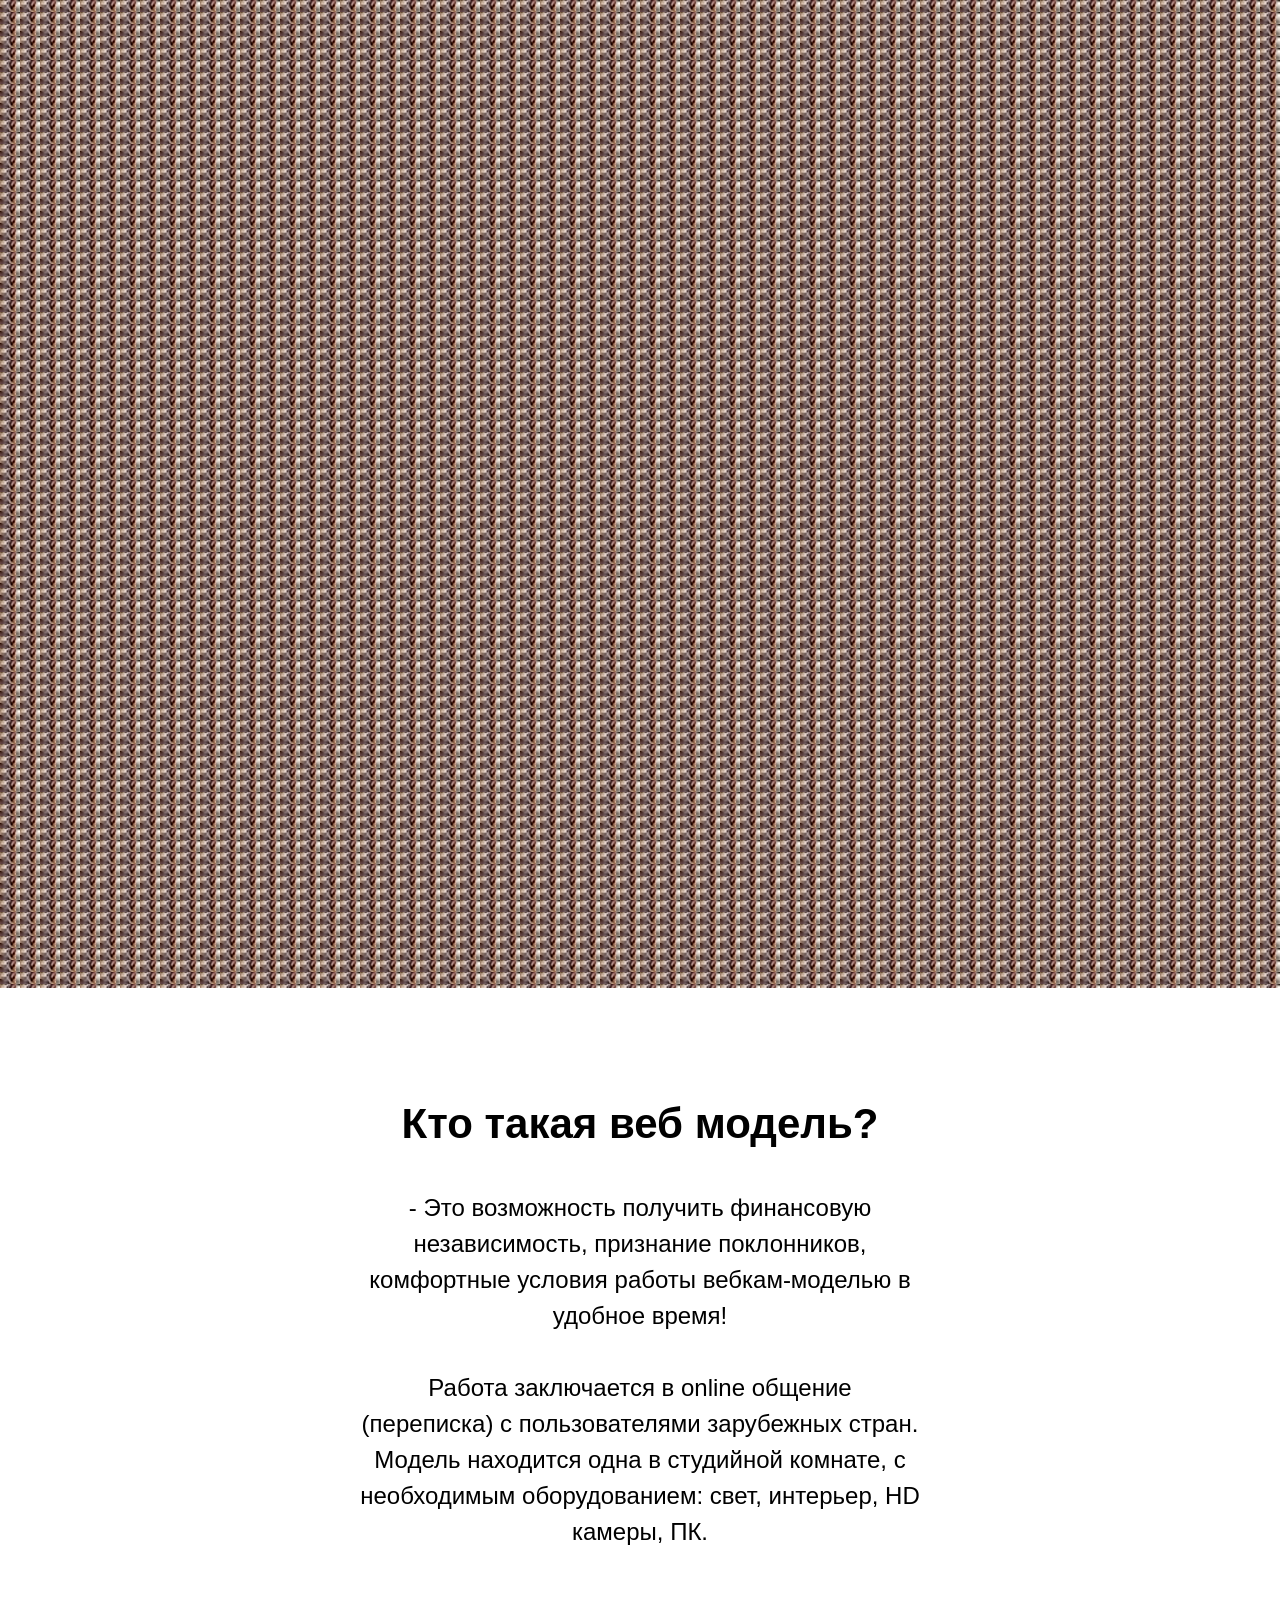
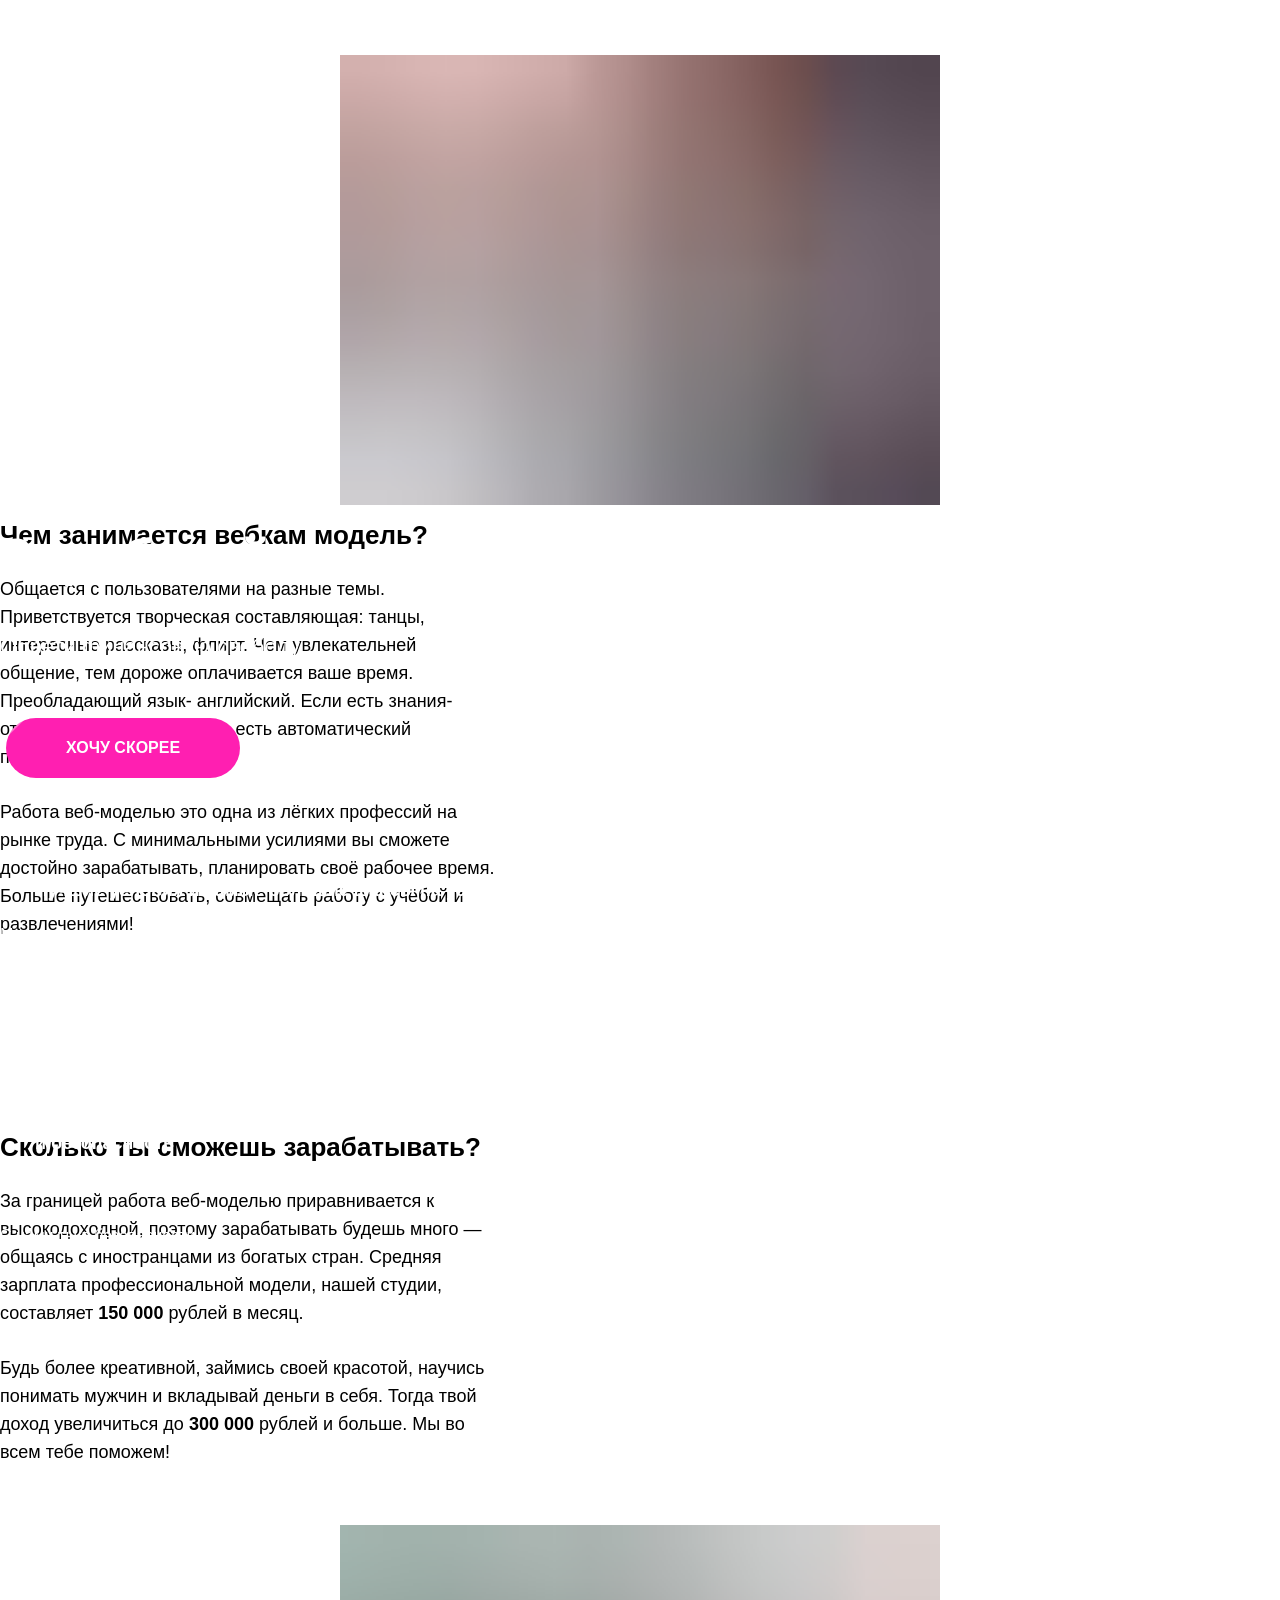
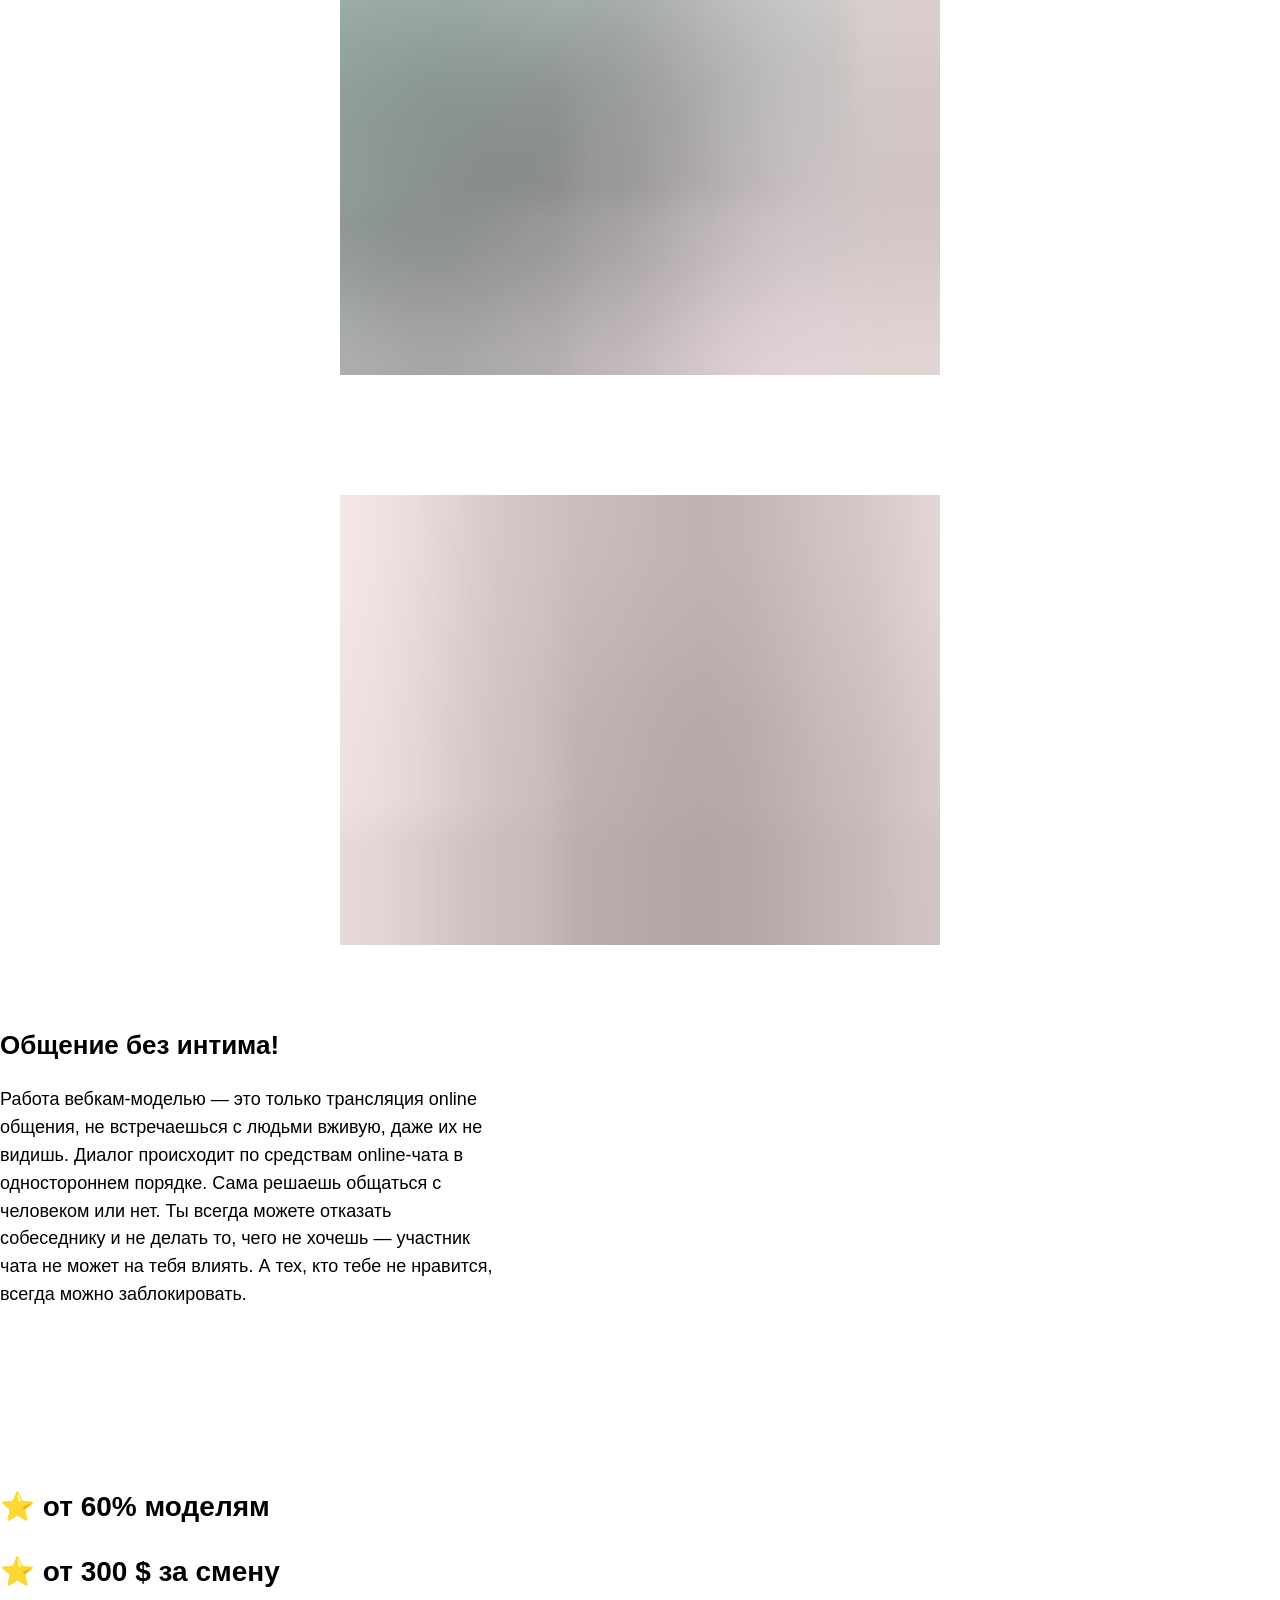
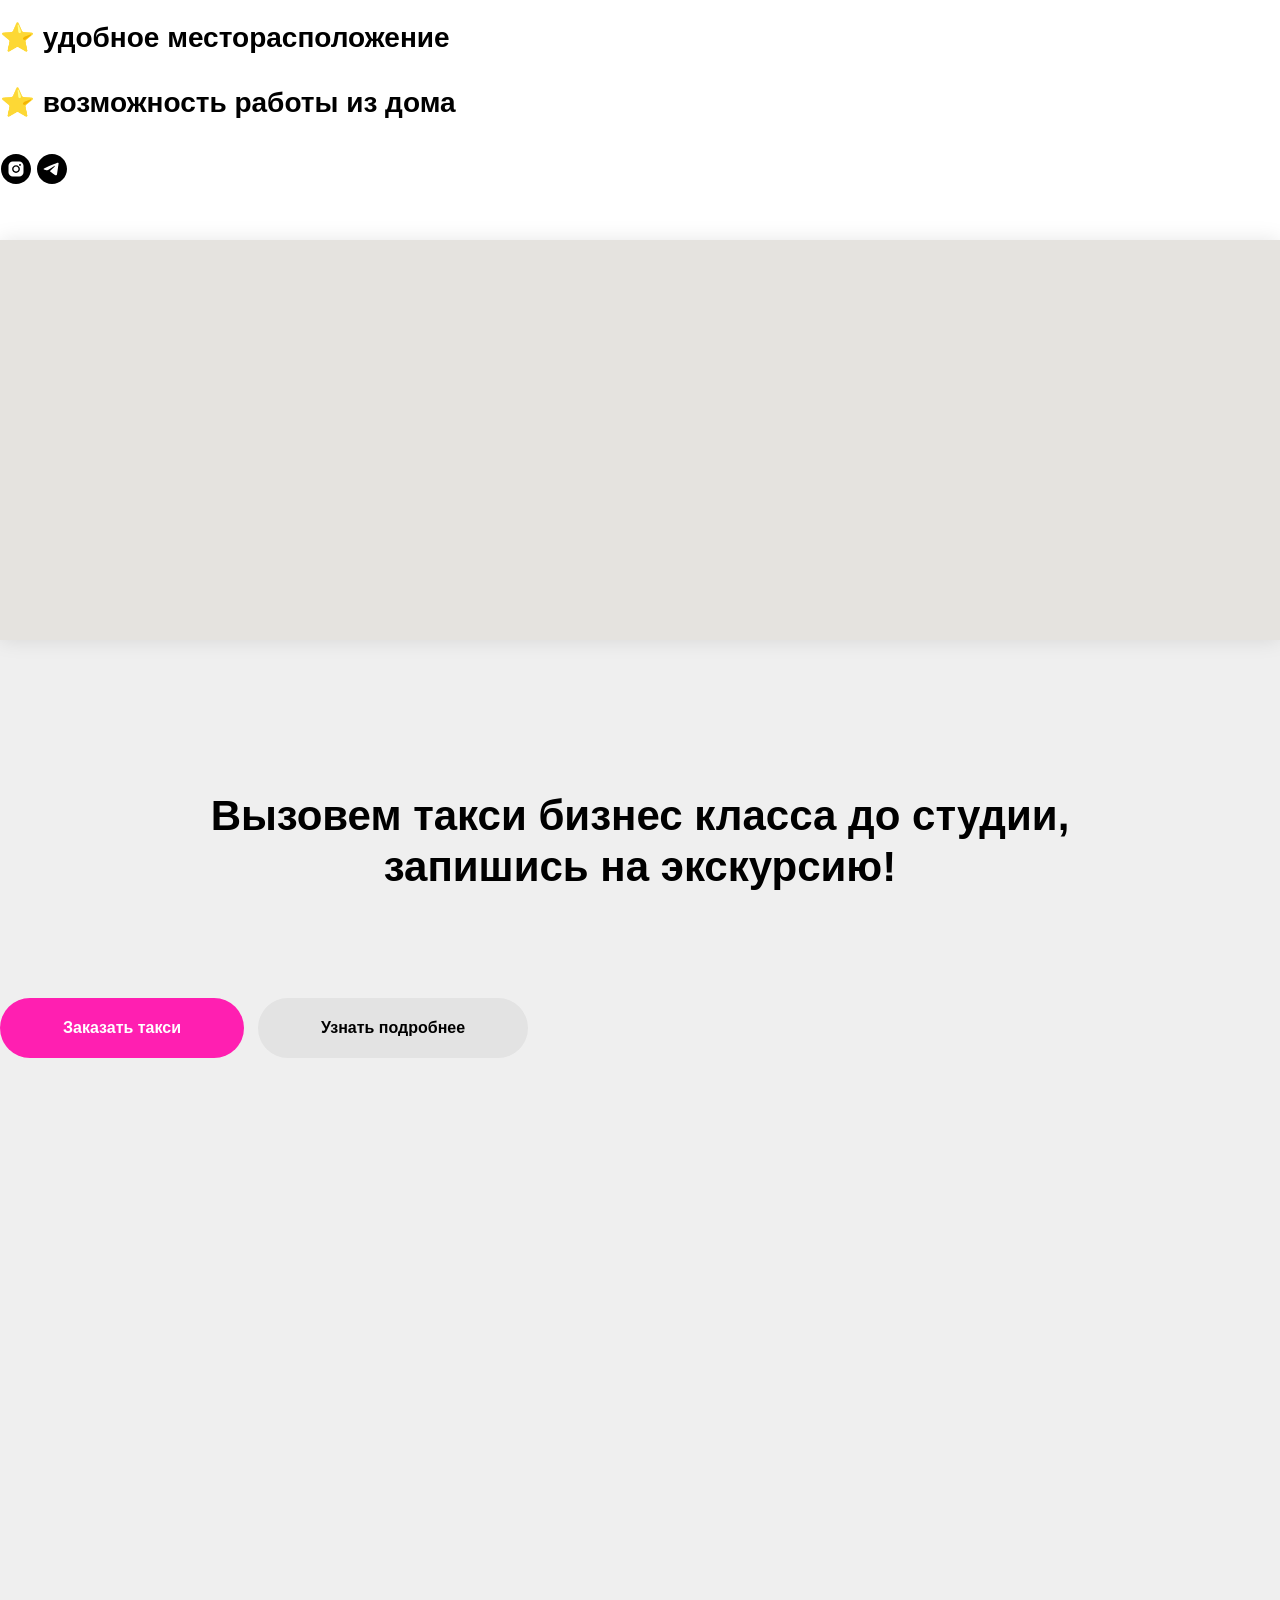
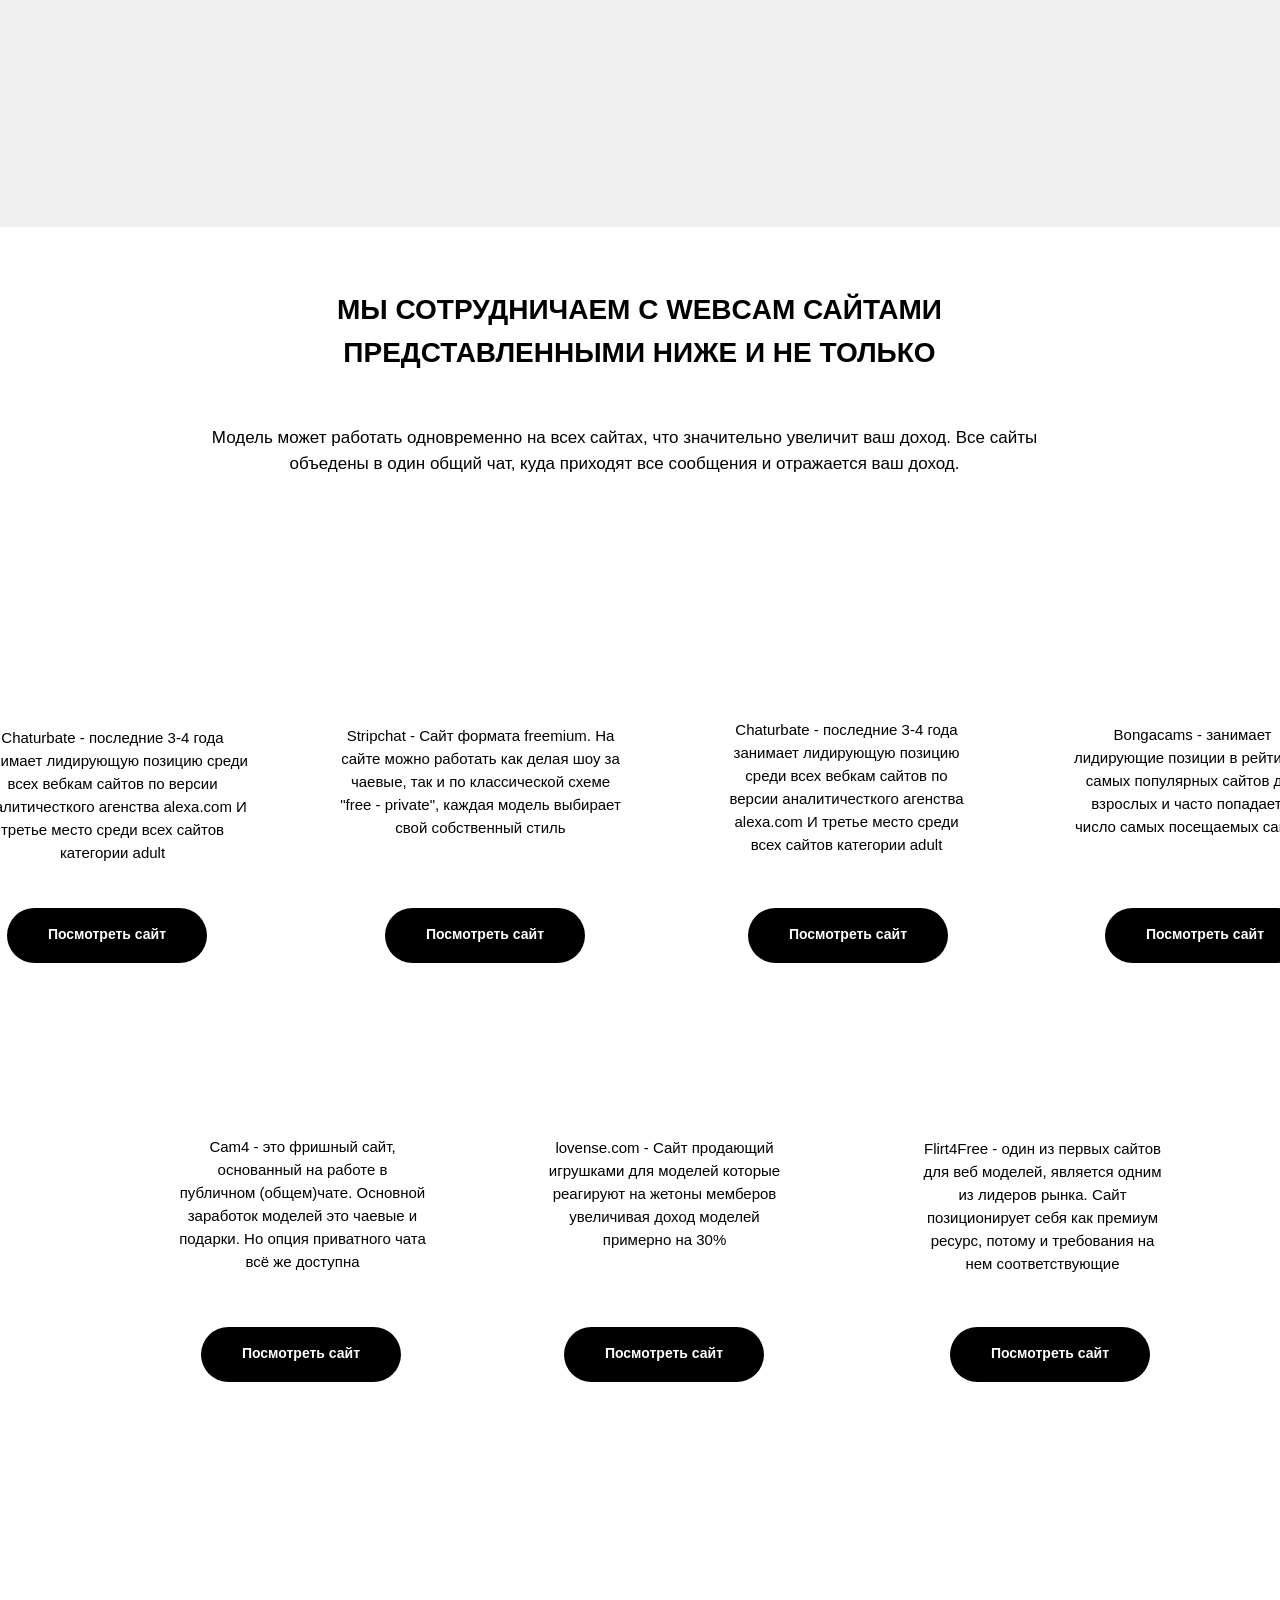
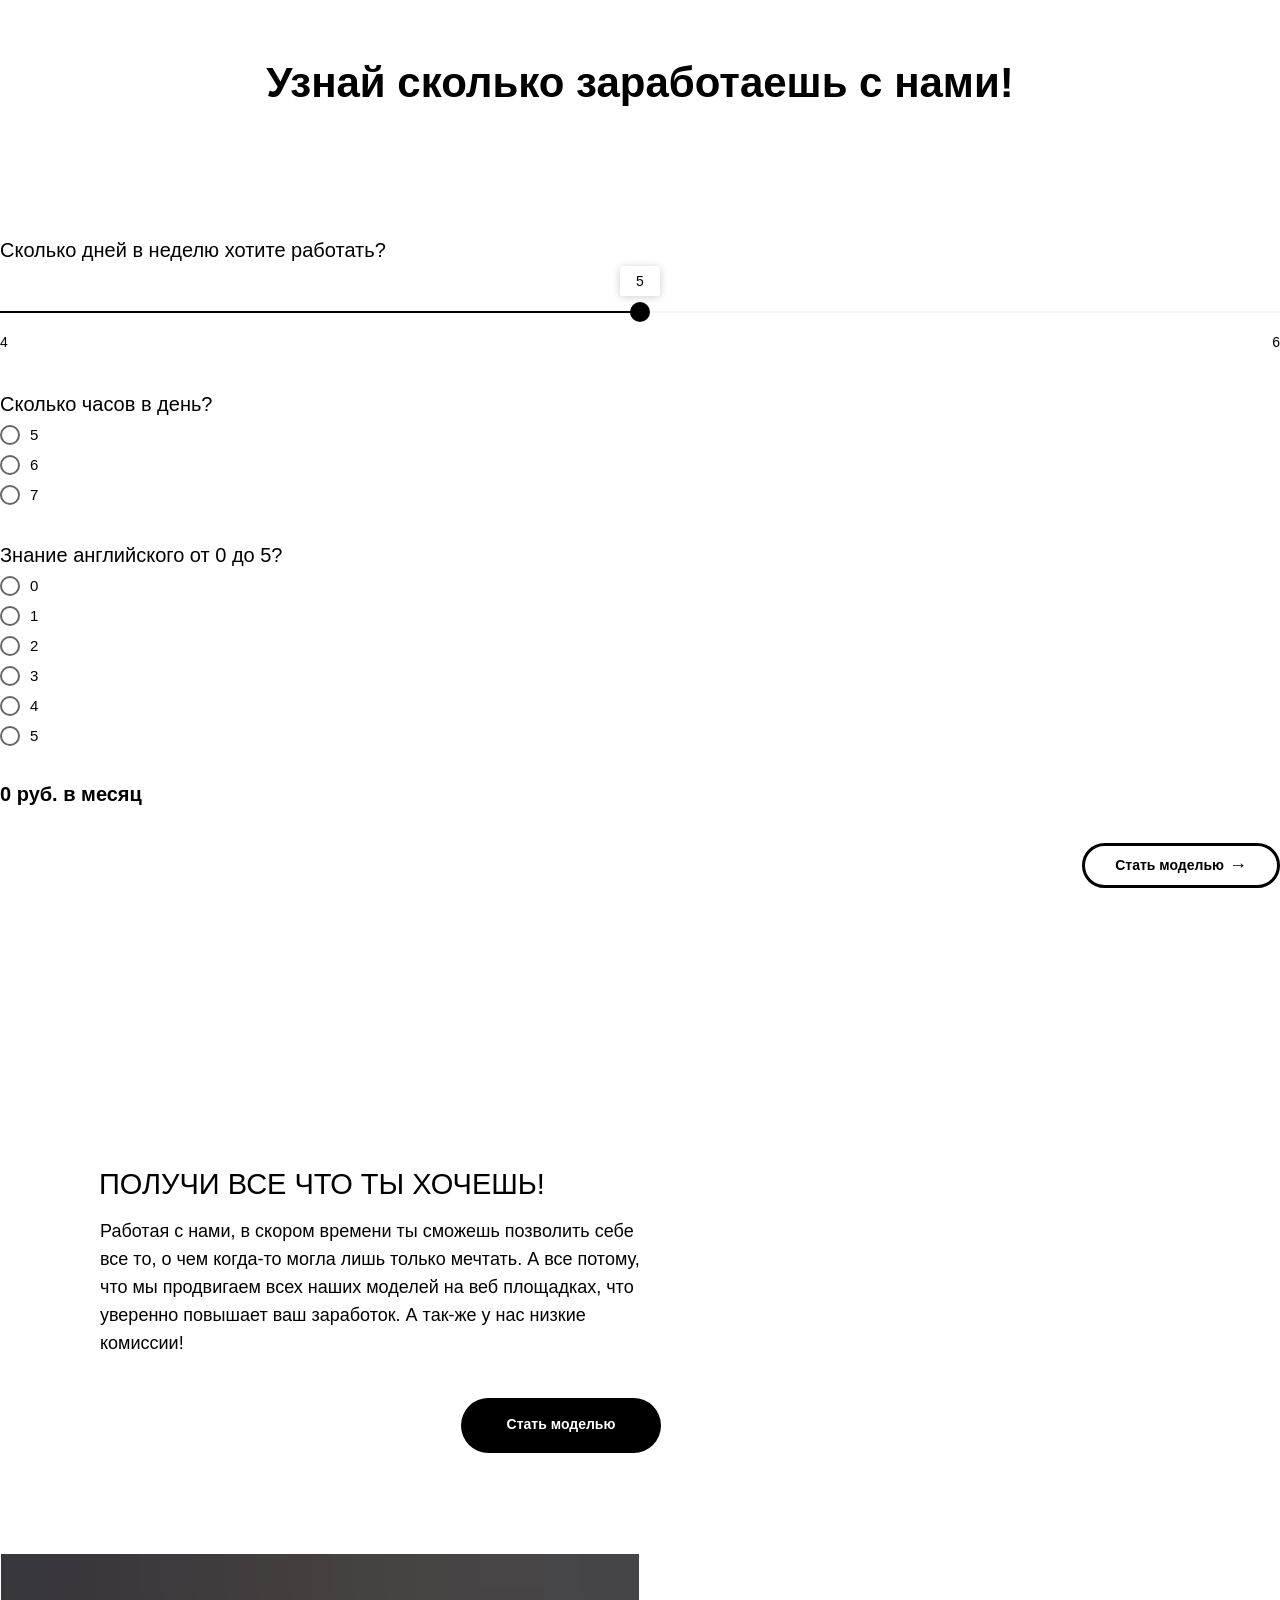
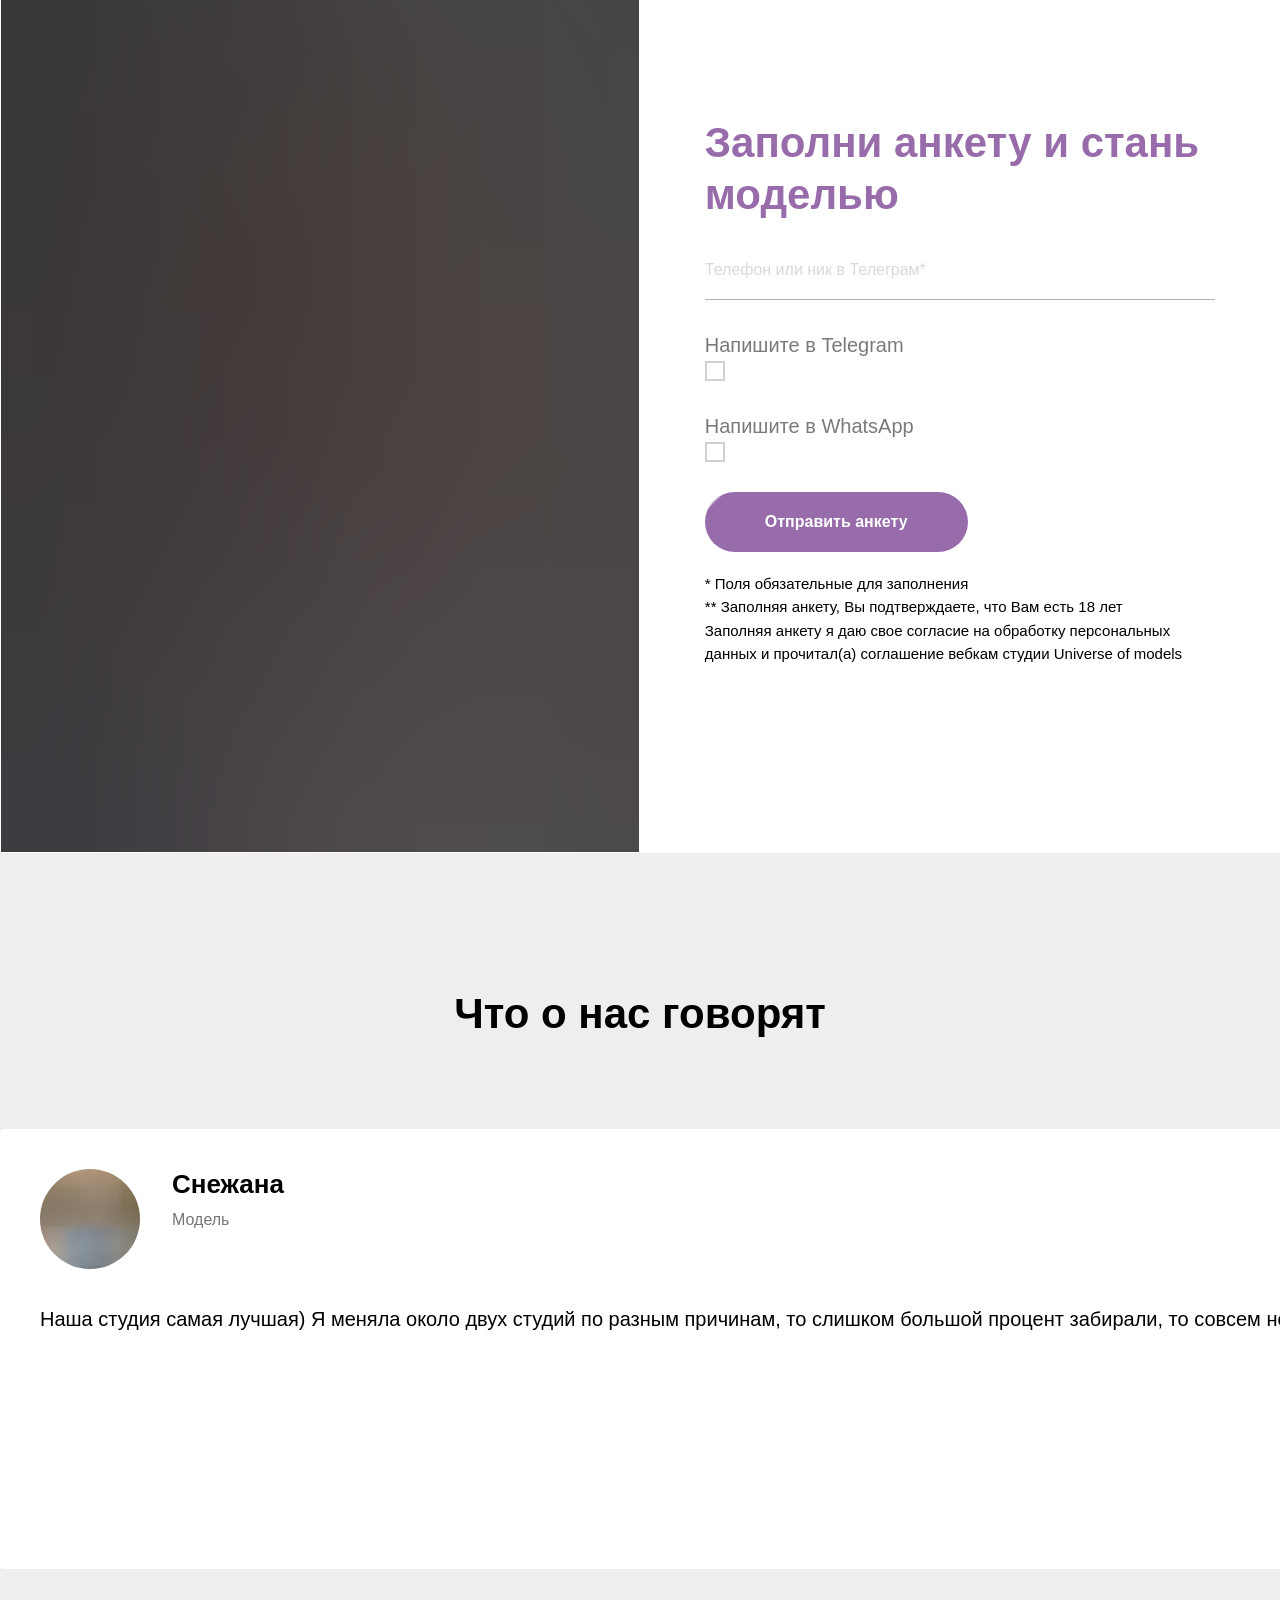
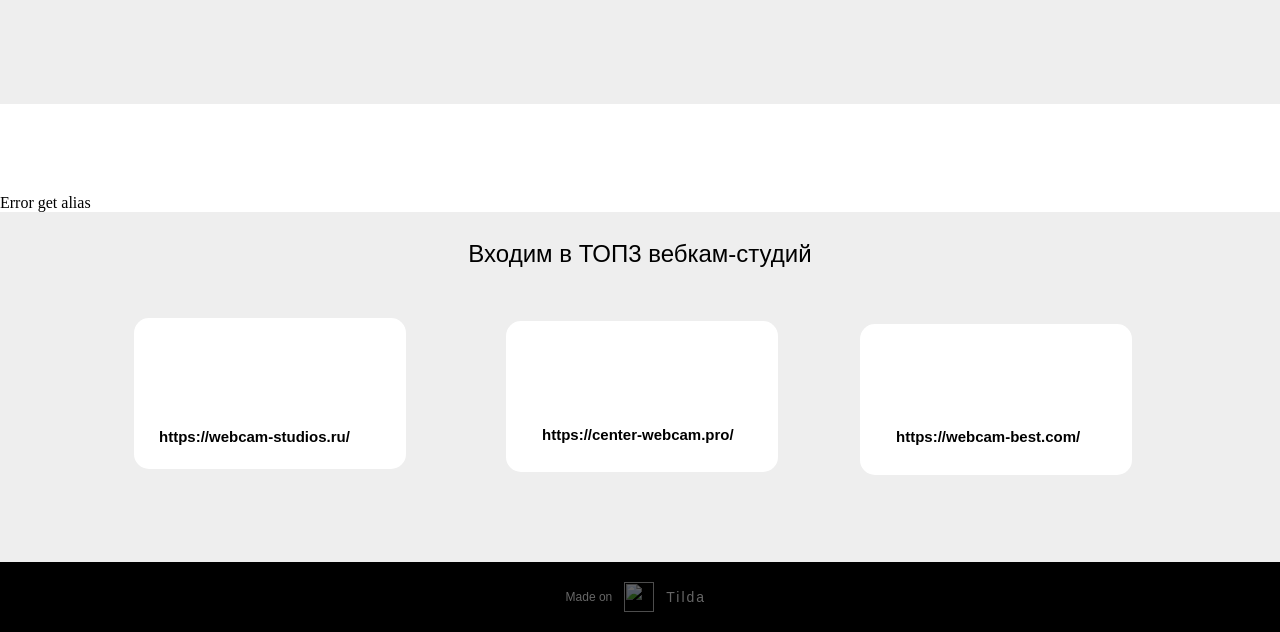
==== index.html @ 8fdcf4d9 "Адрес сайта: canonical, sitemap, robots на бесплатный адрес; ключ IndexNow Co-Authored-By: Claude Op" ====
<!DOCTYPE html> <html> <head> <meta charset="utf-8" /> <meta http-equiv="Content-Type" content="text/html; charset=utf-8" /> <meta name="viewport" content="width=device-width, initial-scale=1.0" /> <!--metatextblock--> <title>Работа вебкам моделью на дому или студии| Заработок от 1000$</title> <meta name="description" content="Мы предлагаем высокооплачиваемую работу в онлайн чате. Возможность работать на дому. Вы можете зарабатывать от 1000$" /> <meta property="og:url" content="https://metatron2025.github.io/work-webcam-online/" /> <meta property="og:title" content="Работа вебкам моделью в своём Городе или Удалённо" /> <meta property="og:description" content="Средняя зарплата модели нашей студии, составляет в среднем 150 000 рублей в месяц." /> <meta property="og:type" content="website" /> <meta property="og:image" content="images/tild3132-6363-4064-a538-396431353466__-__resize__504x__1585479112_imagesbas.jpg" /> <link rel="canonical" href="https://metatron2025.github.io/work-webcam-online/"> <!--/metatextblock--> <meta name="format-detection" content="telephone=no" /> <meta http-equiv="x-dns-prefetch-control" content="on"> <link rel="dns-prefetch" href="https://ws.tildacdn.com">  <link rel="shortcut icon" href="images/tildafavicon.ico" type="image/x-icon" /> <!-- Assets --> <script src="https://neo.tildacdn.com/js/tilda-fallback-1.0.min.js" async charset="utf-8"></script> <link rel="stylesheet" href="css/tilda-grid-3.0.min.css" type="text/css" media="all" onerror="this.loaderr='y';"/> <link rel="stylesheet" href="css/tilda-blocks-page45246509.min.css?t=1737553274" type="text/css" media="all" onerror="this.loaderr='y';" /> <link rel="stylesheet" href="css/tilda-animation-2.0.min.css" type="text/css" media="all" onerror="this.loaderr='y';" /> <link rel="stylesheet" href="css/tilda-cover-1.0.min.css" type="text/css" media="all" onerror="this.loaderr='y';" /> <link rel="stylesheet" href="css/tilda-cards-1.0.min.css" type="text/css" media="all" onerror="this.loaderr='y';" /> <link rel="stylesheet" href="css/tilda-forms-1.0.min.css" type="text/css" media="all" onerror="this.loaderr='y';" /> <link rel="stylesheet" href="css/tilda-popup-1.1.min.css" type="text/css" media="print" onload="this.media='all';" onerror="this.loaderr='y';" /> <noscript><link rel="stylesheet" href="css/tilda-popup-1.1.min.css" type="text/css" media="all" /></noscript> <link rel="stylesheet" href="css/tilda-slds-1.4.min.css" type="text/css" media="print" onload="this.media='all';" onerror="this.loaderr='y';" /> <noscript><link rel="stylesheet" href="css/tilda-slds-1.4.min.css" type="text/css" media="all" /></noscript> <link rel="stylesheet" href="css/fonts-tildasans.css" type="text/css" media="all" onerror="this.loaderr='y';" /> <script nomodule src="js/tilda-polyfill-1.0.min.js" charset="utf-8"></script> <script type="text/javascript">function t_onReady(func) {if(document.readyState!='loading') {func();} else {document.addEventListener('DOMContentLoaded',func);}}
function t_onFuncLoad(funcName,okFunc,time) {if(typeof window[funcName]==='function') {okFunc();} else {setTimeout(function() {t_onFuncLoad(funcName,okFunc,time);},(time||100));}}function t_throttle(fn,threshhold,scope) {return function() {fn.apply(scope||this,arguments);};}function t396_initialScale(t){t=document.getElementById("rec"+t);if(t){t=t.querySelector(".t396__artboard");if(t){var e,r=document.documentElement.clientWidth,a=[];if(i=t.getAttribute("data-artboard-screens"))for(var i=i.split(","),l=0;l<i.length;l++)a[l]=parseInt(i[l],10);else a=[320,480,640,960,1200];for(l=0;l<a.length;l++){var n=a[l];n<=r&&(e=n)}var o="edit"===window.allrecords.getAttribute("data-tilda-mode"),d="center"===t396_getFieldValue(t,"valign",e,a),c="grid"===t396_getFieldValue(t,"upscale",e,a),s=t396_getFieldValue(t,"height_vh",e,a),u=t396_getFieldValue(t,"height",e,a),g=!!window.opr&&!!window.opr.addons||!!window.opera||-1!==navigator.userAgent.indexOf(" OPR/");if(!o&&d&&!c&&!s&&u&&!g){for(var _=parseFloat((r/e).toFixed(3)),f=[t,t.querySelector(".t396__carrier"),t.querySelector(".t396__filter")],l=0;l<f.length;l++)f[l].style.height=Math.floor(parseInt(u,10)*_)+"px";t396_scaleInitial__getElementsToScale(t).forEach(function(t){t.style.zoom=_})}}}}function t396_scaleInitial__getElementsToScale(t){return t?Array.prototype.slice.call(t.children).filter(function(t){return t&&(t.classList.contains("t396__elem")||t.classList.contains("t396__group"))}):[]}function t396_getFieldValue(t,e,r,a){var i=a[a.length-1],l=r===i?t.getAttribute("data-artboard-"+e):t.getAttribute("data-artboard-"+e+"-res-"+r);if(!l)for(var n=0;n<a.length;n++){var o=a[n];if(!(o<=r)&&(l=o===i?t.getAttribute("data-artboard-"+e):t.getAttribute("data-artboard-"+e+"-res-"+o)))break}return l}</script> <script src="js/jquery-1.10.2.min.js" charset="utf-8" onerror="this.loaderr='y';"></script> <script src="js/tilda-scripts-3.0.min.js" charset="utf-8" defer onerror="this.loaderr='y';"></script> <script src="js/tilda-blocks-page45246509.min.js?t=1737553274" charset="utf-8" async onerror="this.loaderr='y';"></script> <script src="js/lazyload-1.3.min.export.js" charset="utf-8" async onerror="this.loaderr='y';"></script> <script src="js/tilda-animation-2.0.min.js" charset="utf-8" async onerror="this.loaderr='y';"></script> <script src="js/tilda-cover-1.0.min.js" charset="utf-8" async onerror="this.loaderr='y';"></script> <script src="js/tilda-paint-icons.min.js" charset="utf-8" async onerror="this.loaderr='y';"></script> <script src="js/tilda-cards-1.0.min.js" charset="utf-8" async onerror="this.loaderr='y';"></script> <script src="js/tilda-map-1.0.min.js" charset="utf-8" async onerror="this.loaderr='y';"></script> <script src="js/tilda-zero-1.1.min.js" charset="utf-8" async onerror="this.loaderr='y';"></script> <script src="js/tilda-forms-1.0.min.js" charset="utf-8" async onerror="this.loaderr='y';"></script> <script src="js/hammer.min.js" charset="utf-8" async onerror="this.loaderr='y';"></script> <script src="js/tilda-slds-1.4.min.js" charset="utf-8" async onerror="this.loaderr='y';"></script> <script src="js/tilda-zero-scale-1.0.min.js" charset="utf-8" async onerror="this.loaderr='y';"></script> <script src="js/tilda-events-1.0.min.js" charset="utf-8" async onerror="this.loaderr='y';"></script> <script type="text/javascript">window.dataLayer=window.dataLayer||[];</script> <script type="text/javascript">(function() {if((/bot|google|yandex|baidu|bing|msn|duckduckbot|teoma|slurp|crawler|spider|robot|crawling|facebook/i.test(navigator.userAgent))===false&&typeof(sessionStorage)!='undefined'&&sessionStorage.getItem('visited')!=='y'&&document.visibilityState){var style=document.createElement('style');style.type='text/css';style.innerHTML='@media screen and (min-width: 980px) {.t-records {opacity: 0;}.t-records_animated {-webkit-transition: opacity ease-in-out .2s;-moz-transition: opacity ease-in-out .2s;-o-transition: opacity ease-in-out .2s;transition: opacity ease-in-out .2s;}.t-records.t-records_visible {opacity: 1;}}';document.getElementsByTagName('head')[0].appendChild(style);function t_setvisRecs(){var alr=document.querySelectorAll('.t-records');Array.prototype.forEach.call(alr,function(el) {el.classList.add("t-records_animated");});setTimeout(function() {Array.prototype.forEach.call(alr,function(el) {el.classList.add("t-records_visible");});sessionStorage.setItem("visited","y");},400);}
document.addEventListener('DOMContentLoaded',t_setvisRecs);}})();</script></head> <body class="t-body" style="margin:0;"> <!--allrecords--> <div id="allrecords" data-tilda-export="yes" class="t-records" data-hook="blocks-collection-content-node" data-tilda-project-id="9528705" data-tilda-page-id="45246509" data-tilda-formskey="fd131e2292f70f0d15694af669528705" data-tilda-cookie="no" data-tilda-lazy="yes" data-tilda-root-zone="com"> <div id="rec718528313" class="r t-rec t-rec_pt_0 t-rec_pb_0" style="padding-top:0px;padding-bottom:0px; " data-animationappear="off" data-record-type="997"> <!-- T997 --> <!-- cover --> <div class="t-cover" id="recorddiv718528313"bgimgfield="img"style="height:100vh;background-image:url('images/tild3132-6363-4064-a538-396431353466__-__resize__20x__1585479112_imagesbas.jpg');"> <div class="t-cover__carrier" id="coverCarry718528313"data-content-cover-id="718528313"data-content-cover-bg="images/tild3132-6363-4064-a538-396431353466__1585479112_imagesbas.jpg"data-display-changed="true"data-content-cover-height="100vh"data-content-cover-parallax=""data-content-use-image-for-mobile-cover=""style="height:100vh;background-attachment:scroll; "itemscope itemtype="http://schema.org/ImageObject"><meta itemprop="image" content="images/tild3132-6363-4064-a538-396431353466__1585479112_imagesbas.jpg"></div> <div class="t-cover__filter" style="height:100vh;background-image: -moz-linear-gradient(top, rgba(0,0,0,0.20), rgba(0,0,0,0.80));background-image: -webkit-linear-gradient(top, rgba(0,0,0,0.20), rgba(0,0,0,0.80));background-image: -o-linear-gradient(top, rgba(0,0,0,0.20), rgba(0,0,0,0.80));background-image: -ms-linear-gradient(top, rgba(0,0,0,0.20), rgba(0,0,0,0.80));background-image: linear-gradient(top, rgba(0,0,0,0.20), rgba(0,0,0,0.80));filter: progid:DXImageTransform.Microsoft.gradient(startColorStr='#cc000000', endColorstr='#33000000');"></div> <div class="t997"> <div class="t-container"> <div class="t-cover__wrapper" style="height:100vh;"> <div class="t997__wrapper"> <div class="t997__inner" data-hook-content="covercontent"> <div class="t997__header-wrapper"> <div class="t-section__topwrapper t-col t-col_8 t-align_left t-valign_middle"> <div class="t997__title t-title t-title_md" field="title">Заработай на стриме уже сегодня</div> <div class="t997__descr t-descr t-descr_lg" field="descr">Обрети финансовую свободу</div> <div class="t997__buttons"> <div class="t997__btn-wrapper"> <a href="#rec766854171" target="" class="t997__btn t-btn t-btn_md " data-btneffects-first="btneffects-flash" style="color:#ffffff;background-color:#ff1fb1;border-radius:30px; -moz-border-radius:30px; -webkit-border-radius:30px;" data-field="buttontitle" data-buttonfieldset="button">
ХОЧУ СКОРЕЕ
</a> </div> </div> </div> </div> <div class="t997__cards-wrapper"> <div class="t997__col t-col t-col_4 t-item t-align_left"> <div class="t997__imgwrapper" style="width:20px;"> <img class="t997__img t-img"
src="images/lib__icons__bullets__check5.svg"
imgfield="li_img__3293192308150" data-original="images/lib__icons__bullets__check5.svg" data-color="#ffffff"
alt=""> </div> <div class="t997__card-headline"> <div class="t997__card-title t-name t-name_sm t997__bottommargin" field="li_title__3293192308150">Лучшие условия и самые большие шансы на успех</div> <div class="t997__card-desc t-descr t-descr_xs" style="margin-left: -35px;" field="li_descr__3293192308150">Мы предоставляем самые выгодные условия по процентом и имеем целый набор собственных инструментов для твоей раскрутки</div> </div> </div> <div class="t997__col t-col t-col_4 t-item t-align_left"> <div class="t997__imgwrapper" style="width:20px;"> <img class="t997__img t-img"
src="images/lib__icons__bullets__check5.svg"
imgfield="li_img__3293192308151" data-original="images/lib__icons__bullets__check5.svg" data-color="#ffffff"
alt=""> </div> <div class="t997__card-headline"> <div class="t997__card-title t-name t-name_sm t997__bottommargin" field="li_title__3293192308151">То что заработаешь сегодня, сегодня и получишь</div> <div class="t997__card-desc t-descr t-descr_xs" style="margin-left: -35px;" field="li_descr__3293192308151">Доход в месяц от 1000$ <br /><br />Гарантируем ежедневные выплаты первую неделю работы</div> </div> </div> <div class="t997__col t-col t-col_4 t-item t-align_left"> <div class="t997__imgwrapper" style="width:20px;"> <img class="t997__img t-img"
src="images/lib__icons__bullets__check5.svg"
imgfield="li_img__3293192308152" data-original="images/lib__icons__bullets__check5.svg" data-color="#ffffff"
alt=""> </div> <div class="t997__card-headline"> <div class="t997__card-title t-name t-name_sm t997__bottommargin" field="li_title__3293192308152">Полная анонимность<br />и безопасность</div> <div class="t997__card-desc t-descr t-descr_xs" style="margin-left: -35px;" field="li_descr__3293192308152">Знаем, как сделать так, чтобы о твоём маленьком секрете не узнал никто.<br /> <br />С нами ты в безопасности<br /><br /></div> </div> </div> </div> </div> </div> </div> </div> </div> </div> <script>t_onReady(function() {t_onFuncLoad('t__paintIcons',function() {t__paintIcons('718528313','.t997__img');});});</script> <style>#rec718528313 .t-btn[data-btneffects-first],#rec718528313 .t-btn[data-btneffects-second],#rec718528313 .t-btn[data-btneffects-third],#rec718528313 .t-submit[data-btneffects-first],#rec718528313 .t-submit[data-btneffects-second],#rec718528313 .t-submit[data-btneffects-third]{position:relative;overflow:hidden;isolation:isolate;}#rec718528313 .t-btn[data-btneffects-first="btneffects-flash"] .t-btn_wrap-effects,#rec718528313 .t-submit[data-btneffects-first="btneffects-flash"] .t-btn_wrap-effects{position:absolute;top:0;left:0;width:100%;height:100%;-webkit-transform:translateX(-85px);-ms-transform:translateX(-85px);transform:translateX(-85px);-webkit-animation-name:flash;animation-name:flash;-webkit-animation-duration:3s;animation-duration:3s;-webkit-animation-timing-function:linear;animation-timing-function:linear;-webkit-animation-iteration-count:infinite;animation-iteration-count:infinite;}#rec718528313 .t-btn[data-btneffects-first="btneffects-flash"] .t-btn_wrap-effects_md,#rec718528313 .t-submit[data-btneffects-first="btneffects-flash"] .t-btn_wrap-effects_md{-webkit-animation-name:flash-md;animation-name:flash-md;}#rec718528313 .t-btn[data-btneffects-first="btneffects-flash"] .t-btn_wrap-effects_lg,#rec718528313 .t-submit[data-btneffects-first="btneffects-flash"] .t-btn_wrap-effects_lg{-webkit-animation-name:flash-lg;animation-name:flash-lg;}#rec718528313 .t-btn[data-btneffects-first="btneffects-flash"] .t-btn_effects,#rec718528313 .t-submit[data-btneffects-first="btneffects-flash"] .t-btn_effects{background:-webkit-gradient(linear,left top,right top,from(rgba(255,255,255,.1)),to(rgba(255,255,255,.4)));background:-webkit-linear-gradient(left,rgba(255,255,255,.1),rgba(255,255,255,.4));background:-o-linear-gradient(left,rgba(255,255,255,.1),rgba(255,255,255,.4));background:linear-gradient(90deg,rgba(255,255,255,.1),rgba(255,255,255,.4));width:45px;height:100%;position:absolute;top:0;left:30px;-webkit-transform:skewX(-45deg);-ms-transform:skewX(-45deg);transform:skewX(-45deg);}@-webkit-keyframes flash{20%{-webkit-transform:translateX(100%);transform:translateX(100%);}100%{-webkit-transform:translateX(100%);transform:translateX(100%);}}@keyframes flash{20%{-webkit-transform:translateX(100%);transform:translateX(100%);}100%{-webkit-transform:translateX(100%);transform:translateX(100%);}}@-webkit-keyframes flash-md{30%{-webkit-transform:translateX(100%);transform:translateX(100%);}100%{-webkit-transform:translateX(100%);transform:translateX(100%);}}@keyframes flash-md{30%{-webkit-transform:translateX(100%);transform:translateX(100%);}100%{-webkit-transform:translateX(100%);transform:translateX(100%);}}@-webkit-keyframes flash-lg{40%{-webkit-transform:translateX(100%);transform:translateX(100%);}100%{-webkit-transform:translateX(100%);transform:translateX(100%);}}@keyframes flash-lg{40%{-webkit-transform:translateX(100%);transform:translateX(100%);}100%{-webkit-transform:translateX(100%);transform:translateX(100%);}}</style> <script>t_onReady(function() {var rec=document.getElementById('rec718528313');if(!rec) return;var firstButton=rec.querySelectorAll('.t-btn[data-btneffects-first], .t-submit[data-btneffects-first]');Array.prototype.forEach.call(firstButton,function(button) {button.insertAdjacentHTML('beforeend','<div class="t-btn_wrap-effects"><div class="t-btn_effects"></div></div>');var buttonEffect=button.querySelector('.t-btn_wrap-effects');if(button.offsetWidth>230) {buttonEffect.classList.add('t-btn_wrap-effects_md');};if(button.offsetWidth>750) {buttonEffect.classList.remove('t-btn_wrap-effects_md');buttonEffect.classList.add('t-btn_wrap-effects_lg');}});});</script> <style> #rec718528313 .t997__card-title{color:#ffffff;}#rec718528313 .t997__card-desc{color:#ffffff;}</style> </div> <div id="rec766522943" class="r t-rec t-rec_pt_75 t-rec_pb_45" style="padding-top:75px;padding-bottom:45px;background-color:#ffffff; " data-record-type="509" data-bg-color="#ffffff"> <!-- t509 --> <div class="t509"> <div class="t-section__container t-container t-container_flex"> <div class="t-col t-col_12 "> <h2
class="t-section__title t-title t-title_xs t-align_center t-margin_auto"
field="btitle">
Кто такая веб модель?
</h2> <div
class="t-section__descr t-descr t-descr_xl t-align_center t-margin_auto"
field="bdescr">
- Это возможность получить финансовую независимость, признание поклонников, комфортные условия работы вебкам-моделью в удобное время!<br /><br />Работа заключается в online общение (переписка) с пользователями зарубежных стран.<br />Модель находится одна в студийной комнате, с необходимым оборудованием: свет, интерьер, HD камеры, ПК.
</div> </div> </div> <style>.t-section__descr {max-width:560px;}#rec766522943 .t-section__title {margin-bottom:40px;}#rec766522943 .t-section__descr {margin-bottom:105px;}@media screen and (max-width:960px) {#rec766522943 .t-section__title {margin-bottom:20px;}#rec766522943 .t-section__descr {margin-bottom:45px;}}</style> <div class="t-card__container t-container"> <div class="t509__colwrapper t-col t-col_12 "> <div class="t-item"> <div class="t509__col t-col t-col_6 t509__mobileimg" itemscope itemtype="http://schema.org/ImageObject"> <meta itemprop="image" content="images/tild3061-3233-4661-b138-376639393166__-__resizeb__20x__scale_1200.jpg"> <div class="t509__blockimg t-bgimg" data-original="images/tild3061-3233-4661-b138-376639393166__scale_1200.jpg"
bgimgfield="li_img__1476897493817" data-image-width="600" data-image-height="450px"
style="background-image:url('images/tild3061-3233-4661-b138-376639393166__-__resizeb__20x__scale_1200.jpg');"></div> </div> <div class="t509__col t-col t-col_6 t509__leftcol t509__desktopimg"> <div class="t509__imgwrapper" style="max-width:600px;" itemscope itemtype="http://schema.org/ImageObject"> <meta itemprop="image" content="images/tild3061-3233-4661-b138-376639393166__-__resizeb__20x__scale_1200.jpg"> <div class="t509__blockimg t-bgimg" data-original="images/tild3061-3233-4661-b138-376639393166__scale_1200.jpg"
bgimgfield="li_img__1476897493817" data-image-width="600" data-image-height="450px"
style="background-image:url('images/tild3061-3233-4661-b138-376639393166__-__resizeb__20x__scale_1200.jpg');"></div> </div> </div> <div class="t509__col t-col t-col_6 t509__rightcol"> <div class="t509__textwrapper t-align_left" style="max-width:500px;"> <div class="t509__content t-valign_middle"> <div class="t509__box"> <div
class="t-card__title t-heading t-heading_xs t-margin_auto"
id="cardtitle1_766522943"
field="li_title__1476897493817">
Чем занимается вебкам модель?
</div> <div class="t-card__descr t-descr t-descr_sm t-margin_auto" field="li_descr__1476897493817">
Общается с пользователями на разные темы. Приветствуется творческая составляющая: танцы, интересные рассказы, флирт. Чем увлекательней общение, тем дороже оплачивается ваше время. Преобладающий язык- английский. Если есть знания- отлично! Если нет, не беда- есть автоматический переводчик. <br /><br />Работа веб-моделью это одна из лёгких профессий на рынке труда. С минимальными усилиями вы сможете достойно зарабатывать, планировать своё рабочее время. Больше путешествовать, совмещать работу с учёбой и развлечениями!
</div> </div> </div> </div> </div> </div> <div class="t509__separator t-clear" style=""></div> <div class="t-item"> <div class="t509__col t-col t-col_6 t509__mobileimg" itemscope itemtype="http://schema.org/ImageObject"> <meta itemprop="image" content="images/tild6362-3238-4537-b361-383533363065__-__resizeb__20x__scale_1200_2.jpg"> <div class="t509__blockimg t-bgimg" data-original="images/tild6362-3238-4537-b361-383533363065__scale_1200_2.jpg"
bgimgfield="li_img__1481206097863" data-image-width="600" data-image-height="450px"
style="background-image:url('images/tild6362-3238-4537-b361-383533363065__-__resizeb__20x__scale_1200_2.jpg');"></div> </div> <div class="t509__col t-col t-col_6 t509__leftcol"> <div class="t509__textwrapper t-align_left" style="max-width:500px;"> <div class="t509__content t-valign_middle"> <div class="t509__box"> <div
class="t-card__title t-heading t-heading_xs t-margin_auto"
id="cardtitle2_766522943"
field="li_title__1481206097863">
Сколько ты сможешь зарабатывать?
</div> <div class="t-card__descr t-descr t-descr_sm t-margin_auto" field="li_descr__1481206097863">
За границей работа веб-моделью приравнивается к высокодоходной, поэтому зарабатывать будешь много — общаясь с иностранцами из богатых стран. Средняя зарплата профессиональной модели, нашей студии, составляет <strong>150 000</strong> рублей в месяц. <br /><br />Будь более креативной, займись своей красотой, научись понимать мужчин и вкладывай деньги в себя. Тогда твой доход увеличиться до <strong>300 000</strong> рублей и больше. Мы во всем тебе поможем!
</div> </div> </div> </div> </div> <div class="t509__col t-col t-col_6 t509__rightcol t509__desktopimg"> <div class="t509__imgwrapper" style="max-width:600px;" itemscope itemtype="http://schema.org/ImageObject"> <meta itemprop="image" content="images/tild6362-3238-4537-b361-383533363065__-__resizeb__20x__scale_1200_2.jpg"> <div class="t509__blockimg t-bgimg" data-original="images/tild6362-3238-4537-b361-383533363065__scale_1200_2.jpg"
bgimgfield="li_img__1481206097863" data-image-width="600" data-image-height="450px"
style="background-image:url('images/tild6362-3238-4537-b361-383533363065__-__resizeb__20x__scale_1200_2.jpg');"></div> </div> </div> </div> <div class="t509__separator t-clear" style=""></div> <div class="t-item"> <div class="t509__col t-col t-col_6 t509__mobileimg" itemscope itemtype="http://schema.org/ImageObject"> <meta itemprop="image" content="images/tild3936-6161-4139-b362-313330626534__-__resizeb__20x__galina-dubenenko-on-.jpg"> <div class="t509__blockimg t-bgimg" data-original="images/tild3936-6161-4139-b362-313330626534__galina-dubenenko-on-.jpg"
bgimgfield="li_img__1481206099920" data-image-width="600" data-image-height="450px"
style="background-image:url('images/tild3936-6161-4139-b362-313330626534__-__resizeb__20x__galina-dubenenko-on-.jpg');"></div> </div> <div class="t509__col t-col t-col_6 t509__leftcol t509__desktopimg"> <div class="t509__imgwrapper" style="max-width:600px;" itemscope itemtype="http://schema.org/ImageObject"> <meta itemprop="image" content="images/tild3936-6161-4139-b362-313330626534__-__resizeb__20x__galina-dubenenko-on-.jpg"> <div class="t509__blockimg t-bgimg" data-original="images/tild3936-6161-4139-b362-313330626534__galina-dubenenko-on-.jpg"
bgimgfield="li_img__1481206099920" data-image-width="600" data-image-height="450px"
style="background-image:url('images/tild3936-6161-4139-b362-313330626534__-__resizeb__20x__galina-dubenenko-on-.jpg');"></div> </div> </div> <div class="t509__col t-col t-col_6 t509__rightcol"> <div class="t509__textwrapper t-align_left" style="max-width:500px;"> <div class="t509__content t-valign_middle"> <div class="t509__box"> <div
class="t-card__title t-heading t-heading_xs t-margin_auto"
id="cardtitle3_766522943"
field="li_title__1481206099920">
Общение без интима!
</div> <div class="t-card__descr t-descr t-descr_sm t-margin_auto" field="li_descr__1481206099920">
Работа вебкам-моделью — это только трансляция online общения, не встречаешься с людьми вживую, даже их не видишь. Диалог происходит по средствам online-чата в одностороннем порядке. Сама решаешь общаться с человеком или нет. Ты всегда можете отказать собеседнику и не делать то, чего не хочешь — участник чата не может на тебя влиять. А тех, кто тебе не нравится, всегда можно заблокировать.
</div> </div> </div> </div> </div> </div> </div> </div> </div> <script>t_onReady(function() {t_onFuncLoad('t509_setHeight',function() {window.addEventListener('resize',t_throttle(function() {t509_setHeight('766522943');}));t509_setHeight('766522943');var rec=document.querySelector('#rec766522943');if(!rec) return;var wrapper=rec.querySelector('.t509');if(wrapper) {wrapper.addEventListener('displayChanged',function() {t509_setHeight('766522943');});}});});</script> </div> <div id="rec718528318" class="r t-rec t-rec_pt_0 t-rec_pb_0" style="padding-top:0px;padding-bottom:0px; " data-animationappear="off" data-record-type="555"> <!-- t555 --> <div class="t555"> <div class="t-container" style="margin:0 auto;"> <div class="t-col t-col_5 "> <div class="t555__contentbox" style="height:400px;"> <div class="t555__contentwrapper"> <div class="t555__title t-heading t-heading_sm" field="title">⭐️ от 60% моделям<br /><br />⭐️ от 300 $ за смену<br /><br />⭐️ удобное месторасположение<br /><br />⭐️ возможность работы из дома</div> <div class="t-sociallinks"> <ul role="list" class="t-sociallinks__wrapper" aria-label="Соц. сети"> <!-- new soclinks --><li class="t-sociallinks__item t-sociallinks__item_instagram"><a href="https://google.com" target="_blank" rel="nofollow" aria-label="instagram" style="width: 30px; height: 30px;"><svg class="t-sociallinks__svg" role="presentation" width=30px height=30px viewBox="0 0 100 100" fill="none" xmlns="http://www.w3.org/2000/svg"> <path fill-rule="evenodd" clip-rule="evenodd" d="M50 100C77.6142 100 100 77.6142 100 50C100 22.3858 77.6142 0 50 0C22.3858 0 0 22.3858 0 50C0 77.6142 22.3858 100 50 100ZM25 39.3918C25 31.4558 31.4566 25 39.3918 25H60.6082C68.5442 25 75 31.4566 75 39.3918V60.8028C75 68.738 68.5442 75.1946 60.6082 75.1946H39.3918C31.4558 75.1946 25 68.738 25 60.8028V39.3918ZM36.9883 50.0054C36.9883 42.8847 42.8438 37.0922 50.0397 37.0922C57.2356 37.0922 63.0911 42.8847 63.0911 50.0054C63.0911 57.1252 57.2356 62.9177 50.0397 62.9177C42.843 62.9177 36.9883 57.1252 36.9883 50.0054ZM41.7422 50.0054C41.7422 54.5033 45.4641 58.1638 50.0397 58.1638C54.6153 58.1638 58.3372 54.5041 58.3372 50.0054C58.3372 45.5066 54.6145 41.8469 50.0397 41.8469C45.4641 41.8469 41.7422 45.5066 41.7422 50.0054ZM63.3248 39.6355C65.0208 39.6355 66.3956 38.2606 66.3956 36.5646C66.3956 34.8687 65.0208 33.4938 63.3248 33.4938C61.6288 33.4938 60.2539 34.8687 60.2539 36.5646C60.2539 38.2606 61.6288 39.6355 63.3248 39.6355Z" fill="#000000"/> </svg></a></li>&nbsp;<li class="t-sociallinks__item t-sociallinks__item_telegram"><a target="_blank" rel="nofollow" aria-label="telegram" style="width: 30px; height: 30px;"><svg class="t-sociallinks__svg" role="presentation" width=30px height=30px viewBox="0 0 100 100" fill="none"
xmlns="http://www.w3.org/2000/svg"> <path fill-rule="evenodd" clip-rule="evenodd"
d="M50 100c27.614 0 50-22.386 50-50S77.614 0 50 0 0 22.386 0 50s22.386 50 50 50Zm21.977-68.056c.386-4.38-4.24-2.576-4.24-2.576-3.415 1.414-6.937 2.85-10.497 4.302-11.04 4.503-22.444 9.155-32.159 13.734-5.268 1.932-2.184 3.864-2.184 3.864l8.351 2.577c3.855 1.16 5.91-.129 5.91-.129l17.988-12.238c6.424-4.38 4.882-.773 3.34.773l-13.49 12.882c-2.056 1.804-1.028 3.35-.129 4.123 2.55 2.249 8.82 6.364 11.557 8.16.712.467 1.185.778 1.292.858.642.515 4.111 2.834 6.424 2.319 2.313-.516 2.57-3.479 2.57-3.479l3.083-20.226c.462-3.511.993-6.886 1.417-9.582.4-2.546.705-4.485.767-5.362Z"
fill="#000000" /> </svg></a></li><!-- /new soclinks --> </ul> </div> </div> </div> </div> <div class="t-col t-col_7 "> <div class="t-map-lazyload t555__map " style="height:400px;" data-maplazy-load="false"><div
class="t-map"
id="separateMap718528318" data-map-language="" data-map-x="-74.005941" data-map-y="40.7127837" data-map-zoom="14" data-map-title="⭐️ от 60% моделям ⭐️ от 300 $ за смену ⭐️ удобное месторасположение ⭐️ возможность работы из дома" data-map-mode="bw_light"
style="width:100%; position: relative; height:400px;" data-map-style='[{"featureType":"water","elementType":"geometry.fill","stylers":[{"color":"#d3d3d3"}]},{"featureType":"transit","stylers":[{"color":"#808080"},{"visibility":"off"}]},{"featureType":"road.highway","elementType":"geometry.stroke","stylers":[{"visibility":"on"},{"color":"#b3b3b3"}]},{"featureType":"road.highway","elementType":"geometry.fill","stylers":[{"color":"#ffffff"}]},{"featureType":"road.local","elementType":"geometry.fill","stylers":[{"visibility":"on"},{"color":"#ffffff"},{"weight":1.8}]},{"featureType":"road.local","elementType":"geometry.stroke","stylers":[{"color":"#d7d7d7"}]},{"featureType":"poi","elementType":"geometry.fill","stylers":[{"visibility":"on"},{"color":"#ebebeb"}]},{"featureType":"administrative","elementType":"geometry","stylers":[{"color":"#a7a7a7"}]},{"featureType":"road.arterial","elementType":"geometry.fill","stylers":[{"color":"#ffffff"}]},{"featureType":"road.arterial","elementType":"geometry.fill","stylers":[{"color":"#ffffff"}]},{"featureType":"landscape","elementType":"geometry.fill","stylers":[{"visibility":"on"},{"color":"#efefef"}]},{"featureType":"road","elementType":"labels.text.fill","stylers":[{"color":"#696969"}]},{"featureType":"administrative","elementType":"labels.text.fill","stylers":[{"visibility":"on"},{"color":"#737373"}]},{"featureType":"poi","elementType":"labels.icon","stylers":[{"visibility":"off"}]},{"featureType":"poi","elementType":"labels","stylers":[{"visibility":"off"}]},{"featureType":"road.arterial","elementType":"geometry.stroke","stylers":[{"color":"#d6d6d6"}]},{"featureType":"road","elementType":"labels.icon","stylers":[{"visibility":"off"}]},{},{"featureType":"poi","elementType":"geometry.fill","stylers":[{"color":"#dadada"}]}]'> </div> <script type="text/javascript">var arMapMarkers718528318=[{title:"Pineapple Loft",descr:"",lat:"56.0094800",lng:"92.8585304",color:null,url:null,isOpen:false,isHidden:false,offset:null,},];t_onReady(function() {t_map_lazyload_add_map();window.addEventListener('scroll',t_throttle(t_map_lazyload_add_map,300));function t_map_lazyload_add_map() {var windowHeight=window.innerHeight;var scrollDiffHeigth=700;var rec=document.getElementById('rec' + 718528318);if(!rec) return;var map=rec.querySelector('.t-map-lazyload');if(!map) return;var blockTop=map.getBoundingClientRect().top + window.pageYOffset;if(window.pageYOffset>blockTop - windowHeight - scrollDiffHeigth) {if(map.getAttribute('data-maplazy-load')==='false') {map.setAttribute('data-maplazy-load','true');t_onFuncLoad('t_appendYandexMap',function() {t_appendYandexMap("718528318","");});}}}});</script> </div> </div> </div> </div> <style>#rec718528318 .t555__map {box-shadow:0px 0px 20px rgba(0,0,0,0.1);}</style> </div> <div id="rec718528319" class="r t-rec t-rec_pt_150 t-rec_pb_0" style="padding-top:150px;padding-bottom:0px;background-color:#efefef; " data-record-type="589" data-bg-color="#efefef"> <!-- T589 --> <div class="t589"> <div class="t-section__container t-container t-container_flex"> <div class="t-col t-col_12 "> <div
class="t-section__title t-title t-title_xs t-align_center t-margin_auto"
field="btitle">
Вызовем такси бизнес класса до студии,<br />запишись на экскурсию!
</div> </div> </div> <style>.t-section__descr {max-width:560px;}#rec718528319 .t-section__title {margin-bottom:105px;}#rec718528319 .t-section__descr {}@media screen and (max-width:960px) {#rec718528319 .t-section__title {margin-bottom:60px;}}</style> <div class="t589__container t-container t-container_flex" style="align-items:center;"> <div class="t589__col t-col t-col_6 t-col_flex"> <div class="t589__textwrapper t-align_left"> <div class="t589__buttons"> <div class="t589__buttons-wrapper "> <a target="" class="t589__btn t-btn t-btn_md t589__marginright10px" style="color:#ffffff;background-color:#ff1fb1;border-radius:30px; -moz-border-radius:30px; -webkit-border-radius:30px;" data-buttonfieldset="button"> <table role="presentation" style="width:100%; height:100%;"> <tr> <td>Заказать такси</td> </tr> </table> </a> <a target="" class="t589__btn t-btn t-btn_md " style="color:#000000;background-color:#e3e3e3;border-radius:30px; -moz-border-radius:30px; -webkit-border-radius:30px;" data-buttonfieldset="button2"> <table role="presentation" style="width:100%; height:100%;"> <tr> <td>Узнать подробнее</td> </tr> </table> </a> </div> </div> </div> </div> <div class="t589__col t-col t-col_6 t-col_flex"> <img class="t589__img t-img"
src="images/tild6632-6466-4832-b064-643065363936__-__empty__4917c017c89fcd6cb5fd.png" data-original="images/tild6632-6466-4832-b064-643065363936__4917c017c89fcd6cb5fd.png"
imgfield="img"
alt=""> </div> </div> </div> </div> <div id="rec718528324" class="r t-rec" style=" " data-animationappear="off" data-record-type="396"> <!-- T396 --> <style>#rec718528324 .t396__artboard {height:1230px;background-color:#ffffff;}#rec718528324 .t396__filter {height:1230px;}#rec718528324 .t396__carrier{height:1230px;background-position:center center;background-attachment:scroll;background-size:cover;background-repeat:no-repeat;}@media screen and (max-width:1199px) {#rec718528324 .t396__artboard,#rec718528324 .t396__filter,#rec718528324 .t396__carrier {}#rec718528324 .t396__filter {}#rec718528324 .t396__carrier {background-attachment:scroll;}}@media screen and (max-width:959px) {#rec718528324 .t396__artboard,#rec718528324 .t396__filter,#rec718528324 .t396__carrier {}#rec718528324 .t396__filter {}#rec718528324 .t396__carrier {background-attachment:scroll;}}@media screen and (max-width:639px) {#rec718528324 .t396__artboard,#rec718528324 .t396__filter,#rec718528324 .t396__carrier {}#rec718528324 .t396__filter {}#rec718528324 .t396__carrier {background-attachment:scroll;}}@media screen and (max-width:479px) {#rec718528324 .t396__artboard,#rec718528324 .t396__filter,#rec718528324 .t396__carrier {height:3640px;}#rec718528324 .t396__filter {}#rec718528324 .t396__carrier {background-attachment:scroll;}}#rec718528324 .tn-elem[data-elem-id="1703514563839"]{color:#000000;text-align:center;z-index:2;top:58px;left:calc(50% - 600px + 236px);width:727px;height:auto;}#rec718528324 .tn-elem[data-elem-id="1703514563839"] .tn-atom{color:#000000;font-size:28px;font-family:'Montserrat',Arial,sans-serif;line-height:1.55;font-weight:700;text-transform:uppercase;background-position:center center;border-color:transparent ;border-style:solid;}@media screen and (max-width:1199px) {}@media screen and (max-width:959px) {}@media screen and (max-width:639px) {}@media screen and (max-width:479px) {#rec718528324 .tn-elem[data-elem-id="1703514563839"] {top:50px;left:calc(50% - 160px + 20px);width:282px;height:auto;}#rec718528324 .tn-elem[data-elem-id="1703514563839"] .tn-atom{font-size:16px;}}#rec718528324 .tn-elem[data-elem-id="1703514711901"]{color:#000000;text-align:center;z-index:3;top:195px;left:calc(50% - 600px + 148px);width:873px;height:auto;}#rec718528324 .tn-elem[data-elem-id="1703514711901"] .tn-atom{color:#000000;font-size:17px;font-family:'Montserrat',Arial,sans-serif;line-height:1.55;font-weight:400;background-position:center center;border-color:transparent ;border-style:solid;}@media screen and (max-width:1199px) {}@media screen and (max-width:959px) {}@media screen and (max-width:639px) {}@media screen and (max-width:479px) {#rec718528324 .tn-elem[data-elem-id="1703514711901"] {top:168px;left:calc(50% - 160px + 31px);width:258px;height:auto;}#rec718528324 .tn-elem[data-elem-id="1703514711901"] {text-align:center;}}#rec718528324 .tn-elem[data-elem-id="1703515036970"]{z-index:4;top:398px;left:calc(50% - 600px + -55px);width:227px;height:auto;}#rec718528324 .tn-elem[data-elem-id="1703515036970"] .tn-atom{background-position:center center;border-color:transparent ;border-style:solid;}@media screen and (max-width:1199px) {}@media screen and (max-width:959px) {}@media screen and (max-width:639px) {}@media screen and (max-width:479px) {#rec718528324 .tn-elem[data-elem-id="1703515036970"] {top:495px;left:calc(50% - 160px + 35px);height:auto;}}#rec718528324 .tn-elem[data-elem-id="1703515206501"]{color:#000000;text-align:center;z-index:5;top:496px;left:calc(50% - 600px + -75px);width:295px;height:auto;}#rec718528324 .tn-elem[data-elem-id="1703515206501"] .tn-atom{color:#000000;font-size:15px;font-family:'Montserrat',Arial,sans-serif;line-height:1.55;font-weight:500;background-position:center center;border-color:transparent ;border-style:solid;}@media screen and (max-width:1199px) {}@media screen and (max-width:959px) {}@media screen and (max-width:639px) {}@media screen and (max-width:479px) {#rec718528324 .tn-elem[data-elem-id="1703515206501"] {top:593px;left:calc(50% - 160px + 15px);height:auto;}}#rec718528324 .tn-elem[data-elem-id="1703515234940"]{z-index:6;top:499px;left:calc(50% - 600px + -80px);width:16px;height:auto;}#rec718528324 .tn-elem[data-elem-id="1703515234940"] .tn-atom{background-position:center center;border-color:transparent ;border-style:solid;}@media screen and (max-width:1199px) {}@media screen and (max-width:959px) {}@media screen and (max-width:639px) {}@media screen and (max-width:479px) {#rec718528324 .tn-elem[data-elem-id="1703515234940"] {top:596px;left:calc(50% - 160px + 10px);height:auto;}}#rec718528324 .tn-elem[data-elem-id="1703515270267"]{z-index:7;top:394px;left:calc(50% - 600px + 328px);width:227px;height:auto;}#rec718528324 .tn-elem[data-elem-id="1703515270267"] .tn-atom{background-position:center center;border-color:transparent ;border-style:solid;}@media screen and (max-width:1199px) {}@media screen and (max-width:959px) {}@media screen and (max-width:639px) {}@media screen and (max-width:479px) {#rec718528324 .tn-elem[data-elem-id="1703515270267"] {top:954px;left:calc(50% - 160px + 44px);height:auto;}}#rec718528324 .tn-elem[data-elem-id="1703515270274"]{color:#000000;text-align:center;z-index:8;top:494px;left:calc(50% - 600px + 293px);width:295px;height:auto;}#rec718528324 .tn-elem[data-elem-id="1703515270274"] .tn-atom{color:#000000;font-size:15px;font-family:'Montserrat',Arial,sans-serif;line-height:1.55;font-weight:500;background-position:center center;border-color:transparent ;border-style:solid;}@media screen and (max-width:1199px) {}@media screen and (max-width:959px) {}@media screen and (max-width:639px) {}@media screen and (max-width:479px) {#rec718528324 .tn-elem[data-elem-id="1703515270274"] {top:1053px;left:calc(50% - 160px + 17px);height:auto;}}#rec718528324 .tn-elem[data-elem-id="1703515270277"]{z-index:9;top:494px;left:calc(50% - 600px + 278px);width:16px;height:auto;}#rec718528324 .tn-elem[data-elem-id="1703515270277"] .tn-atom{background-position:center center;border-color:transparent ;border-style:solid;}@media screen and (max-width:1199px) {}@media screen and (max-width:959px) {}@media screen and (max-width:639px) {}@media screen and (max-width:479px) {#rec718528324 .tn-elem[data-elem-id="1703515270277"] {top:1054px;left:calc(50% - 160px + 7px);height:auto;}}#rec718528324 .tn-elem[data-elem-id="1703515342135"]{z-index:10;top:378px;left:calc(50% - 600px + 1035px);width:227px;height:auto;}#rec718528324 .tn-elem[data-elem-id="1703515342135"] .tn-atom{background-position:center center;border-color:transparent ;border-style:solid;}@media screen and (max-width:1199px) {}@media screen and (max-width:959px) {}@media screen and (max-width:639px) {}@media screen and (max-width:479px) {#rec718528324 .tn-elem[data-elem-id="1703515342135"] {top:1850px;left:calc(50% - 160px + 41px);height:auto;}}#rec718528324 .tn-elem[data-elem-id="1703515342142"]{color:#000000;text-align:center;z-index:11;top:493px;left:calc(50% - 600px + 1026px);width:253px;height:auto;}#rec718528324 .tn-elem[data-elem-id="1703515342142"] .tn-atom{color:#000000;font-size:15px;font-family:'Montserrat',Arial,sans-serif;line-height:1.55;font-weight:500;background-position:center center;border-color:transparent ;border-style:solid;}@media screen and (max-width:1199px) {}@media screen and (max-width:959px) {}@media screen and (max-width:639px) {}@media screen and (max-width:479px) {#rec718528324 .tn-elem[data-elem-id="1703515342142"] {top:1965px;left:calc(50% - 160px + 32px);height:auto;}}#rec718528324 .tn-elem[data-elem-id="1703515342145"]{z-index:12;top:496px;left:calc(50% - 600px + 1039px);width:16px;height:auto;}#rec718528324 .tn-elem[data-elem-id="1703515342145"] .tn-atom{background-position:center center;border-color:transparent ;border-style:solid;}@media screen and (max-width:1199px) {}@media screen and (max-width:959px) {}@media screen and (max-width:639px) {}@media screen and (max-width:479px) {#rec718528324 .tn-elem[data-elem-id="1703515342145"] {top:1968px;left:calc(50% - 160px + 45px);height:auto;}}#rec718528324 .tn-elem[data-elem-id="1703515360462"]{z-index:13;top:389px;left:calc(50% - 600px + 688px);width:227px;height:auto;}#rec718528324 .tn-elem[data-elem-id="1703515360462"] .tn-atom{background-position:center center;border-color:transparent ;border-style:solid;}@media screen and (max-width:1199px) {}@media screen and (max-width:959px) {}@media screen and (max-width:639px) {}@media screen and (max-width:479px) {#rec718528324 .tn-elem[data-elem-id="1703515360462"] {top:1410px;left:calc(50% - 160px + 41px);height:auto;}}#rec718528324 .tn-elem[data-elem-id="1703515360468"]{color:#000000;text-align:center;z-index:14;top:488px;left:calc(50% - 600px + 680px);width:253px;height:auto;}#rec718528324 .tn-elem[data-elem-id="1703515360468"] .tn-atom{color:#000000;font-size:15px;font-family:'Montserrat',Arial,sans-serif;line-height:1.55;font-weight:500;background-position:center center;border-color:transparent ;border-style:solid;}@media screen and (max-width:1199px) {}@media screen and (max-width:959px) {}@media screen and (max-width:639px) {}@media screen and (max-width:479px) {#rec718528324 .tn-elem[data-elem-id="1703515360468"] {top:1509px;left:calc(50% - 160px + 32px);height:auto;}}#rec718528324 .tn-elem[data-elem-id="1703515360471"]{z-index:15;top:490px;left:calc(50% - 600px + 677px);width:16px;height:auto;}#rec718528324 .tn-elem[data-elem-id="1703515360471"] .tn-atom{background-position:center center;border-color:transparent ;border-style:solid;}@media screen and (max-width:1199px) {}@media screen and (max-width:959px) {}@media screen and (max-width:639px) {}@media screen and (max-width:479px) {#rec718528324 .tn-elem[data-elem-id="1703515360471"] {top:1508px;left:calc(50% - 160px + 31px);height:auto;}}#rec718528324 .tn-elem[data-elem-id="1703515835391"]{z-index:16;top:818px;left:calc(50% - 600px + 146px);width:227px;height:auto;}#rec718528324 .tn-elem[data-elem-id="1703515835391"] .tn-atom{background-position:center center;border-color:transparent ;border-style:solid;}@media screen and (max-width:1199px) {}@media screen and (max-width:959px) {}@media screen and (max-width:639px) {}@media screen and (max-width:479px) {#rec718528324 .tn-elem[data-elem-id="1703515835391"] {top:2330px;left:calc(50% - 160px + 53px);height:auto;}}#rec718528324 .tn-elem[data-elem-id="1703515835397"]{color:#000000;text-align:center;z-index:17;top:905px;left:calc(50% - 600px + 136px);width:253px;height:auto;}#rec718528324 .tn-elem[data-elem-id="1703515835397"] .tn-atom{color:#000000;font-size:15px;font-family:'Montserrat',Arial,sans-serif;line-height:1.55;font-weight:500;background-position:center center;border-color:transparent ;border-style:solid;}@media screen and (max-width:1199px) {}@media screen and (max-width:959px) {}@media screen and (max-width:639px) {}@media screen and (max-width:479px) {#rec718528324 .tn-elem[data-elem-id="1703515835397"] {top:2416px;left:calc(50% - 160px + 43px);height:auto;}}#rec718528324 .tn-elem[data-elem-id="1703515835400"]{z-index:18;top:906px;left:calc(50% - 600px + 132px);width:16px;height:auto;}#rec718528324 .tn-elem[data-elem-id="1703515835400"] .tn-atom{background-position:center center;border-color:transparent ;border-style:solid;}@media screen and (max-width:1199px) {}@media screen and (max-width:959px) {}@media screen and (max-width:639px) {}@media screen and (max-width:479px) {#rec718528324 .tn-elem[data-elem-id="1703515835400"] {top:2418px;left:calc(50% - 160px + 39px);height:auto;}}#rec718528324 .tn-elem[data-elem-id="1703515835404"]{z-index:19;top:804px;left:calc(50% - 600px + 886px);width:227px;height:auto;}#rec718528324 .tn-elem[data-elem-id="1703515835404"] .tn-atom{background-position:center center;border-color:transparent ;border-style:solid;}@media screen and (max-width:1199px) {}@media screen and (max-width:959px) {}@media screen and (max-width:639px) {}@media screen and (max-width:479px) {#rec718528324 .tn-elem[data-elem-id="1703515835404"] {top:3205px;left:calc(50% - 160px + 40px);height:auto;}}#rec718528324 .tn-elem[data-elem-id="1703515835409"]{color:#000000;text-align:center;z-index:20;top:907px;left:calc(50% - 600px + 876px);width:253px;height:auto;}#rec718528324 .tn-elem[data-elem-id="1703515835409"] .tn-atom{color:#000000;font-size:15px;font-family:'Montserrat',Arial,sans-serif;line-height:1.55;font-weight:500;background-position:center center;border-color:transparent ;border-style:solid;}@media screen and (max-width:1199px) {}@media screen and (max-width:959px) {}@media screen and (max-width:639px) {}@media screen and (max-width:479px) {#rec718528324 .tn-elem[data-elem-id="1703515835409"] {top:3308px;left:calc(50% - 160px + 30px);height:auto;}}#rec718528324 .tn-elem[data-elem-id="1703515835411"]{z-index:21;top:909px;left:calc(50% - 600px + 870px);width:16px;height:auto;}#rec718528324 .tn-elem[data-elem-id="1703515835411"] .tn-atom{background-position:center center;border-color:transparent ;border-style:solid;}@media screen and (max-width:1199px) {}@media screen and (max-width:959px) {}@media screen and (max-width:639px) {}@media screen and (max-width:479px) {#rec718528324 .tn-elem[data-elem-id="1703515835411"] {top:3310px;left:calc(50% - 160px + 24px);height:auto;}}#rec718528324 .tn-elem[data-elem-id="1703515835416"]{z-index:22;top:807px;left:calc(50% - 600px + 506px);width:227px;height:auto;}#rec718528324 .tn-elem[data-elem-id="1703515835416"] .tn-atom{background-position:center center;border-color:transparent ;border-style:solid;}@media screen and (max-width:1199px) {}@media screen and (max-width:959px) {}@media screen and (max-width:639px) {}@media screen and (max-width:479px) {#rec718528324 .tn-elem[data-elem-id="1703515835416"] {top:2745px;left:calc(50% - 160px + 46px);height:auto;}}#rec718528324 .tn-elem[data-elem-id="1703515835420"]{color:#000000;text-align:center;z-index:23;top:906px;left:calc(50% - 600px + 498px);width:253px;height:auto;}#rec718528324 .tn-elem[data-elem-id="1703515835420"] .tn-atom{color:#000000;font-size:15px;font-family:'Montserrat',Arial,sans-serif;line-height:1.55;font-weight:500;background-position:center center;border-color:transparent ;border-style:solid;}@media screen and (max-width:1199px) {}@media screen and (max-width:959px) {}@media screen and (max-width:639px) {}@media screen and (max-width:479px) {#rec718528324 .tn-elem[data-elem-id="1703515835420"] {top:2844px;left:calc(50% - 160px + 38px);height:auto;}}#rec718528324 .tn-elem[data-elem-id="1703515835423"]{z-index:24;top:907px;left:calc(50% - 600px + 479px);width:16px;height:auto;}#rec718528324 .tn-elem[data-elem-id="1703515835423"] .tn-atom{background-position:center center;border-color:transparent ;border-style:solid;}@media screen and (max-width:1199px) {}@media screen and (max-width:959px) {}@media screen and (max-width:639px) {}@media screen and (max-width:479px) {#rec718528324 .tn-elem[data-elem-id="1703515835423"] {top:2845px;left:calc(50% - 160px + 19px);height:auto;}}#rec718528324 .tn-elem[data-elem-id="1703517034119"]{color:#ffffff;text-align:center;z-index:25;top:681px;left:calc(50% - 600px + -33px);width:200px;height:55px;}#rec718528324 .tn-elem[data-elem-id="1703517034119"] .tn-atom{color:#ffffff;font-size:14px;font-family:'Montserrat',Arial,sans-serif;line-height:1.55;font-weight:600;border-radius:30px;background-color:#000000;background-position:center center;border-color:transparent ;border-style:solid;transition:background-color 0.2s ease-in-out,color 0.2s ease-in-out,border-color 0.2s ease-in-out;}@media screen and (max-width:1199px) {}@media screen and (max-width:959px) {}@media screen and (max-width:639px) {}@media screen and (max-width:479px) {#rec718528324 .tn-elem[data-elem-id="1703517034119"] {top:778px;left:calc(50% - 160px + 63px);}}#rec718528324 .tn-elem[data-elem-id="1703517062859"]{color:#ffffff;text-align:center;z-index:26;top:681px;left:calc(50% - 600px + 345px);width:200px;height:55px;}#rec718528324 .tn-elem[data-elem-id="1703517062859"] .tn-atom{color:#ffffff;font-size:14px;font-family:'Montserrat',Arial,sans-serif;line-height:1.55;font-weight:600;border-radius:30px;background-color:#000000;background-position:center center;border-color:transparent ;border-style:solid;transition:background-color 0.2s ease-in-out,color 0.2s ease-in-out,border-color 0.2s ease-in-out;}@media screen and (max-width:1199px) {}@media screen and (max-width:959px) {}@media screen and (max-width:639px) {}@media screen and (max-width:479px) {#rec718528324 .tn-elem[data-elem-id="1703517062859"] {top:1241px;left:calc(50% - 160px + 60px);}}#rec718528324 .tn-elem[data-elem-id="1703517076437"]{color:#ffffff;text-align:center;z-index:27;top:681px;left:calc(50% - 600px + 708px);width:200px;height:55px;}#rec718528324 .tn-elem[data-elem-id="1703517076437"] .tn-atom{color:#ffffff;font-size:14px;font-family:'Montserrat',Arial,sans-serif;line-height:1.55;font-weight:600;border-radius:30px;background-color:#000000;background-position:center center;border-color:transparent ;border-style:solid;transition:background-color 0.2s ease-in-out,color 0.2s ease-in-out,border-color 0.2s ease-in-out;}@media screen and (max-width:1199px) {}@media screen and (max-width:959px) {}@media screen and (max-width:639px) {}@media screen and (max-width:479px) {#rec718528324 .tn-elem[data-elem-id="1703517076437"] {top:1702px;left:calc(50% - 160px + 61px);}}#rec718528324 .tn-elem[data-elem-id="1703517094745"]{color:#ffffff;text-align:center;z-index:28;top:681px;left:calc(50% - 600px + 1065px);width:200px;height:55px;}#rec718528324 .tn-elem[data-elem-id="1703517094745"] .tn-atom{color:#ffffff;font-size:14px;font-family:'Montserrat',Arial,sans-serif;line-height:1.55;font-weight:600;border-radius:30px;background-color:#000000;background-position:center center;border-color:transparent ;border-style:solid;transition:background-color 0.2s ease-in-out,color 0.2s ease-in-out,border-color 0.2s ease-in-out;}@media screen and (max-width:1199px) {}@media screen and (max-width:959px) {}@media screen and (max-width:639px) {}@media screen and (max-width:479px) {#rec718528324 .tn-elem[data-elem-id="1703517094745"] {top:2153px;left:calc(50% - 160px + 71px);}}#rec718528324 .tn-elem[data-elem-id="1703517114819"]{color:#ffffff;text-align:center;z-index:29;top:1100px;left:calc(50% - 600px + 161px);width:200px;height:55px;}#rec718528324 .tn-elem[data-elem-id="1703517114819"] .tn-atom{color:#ffffff;font-size:14px;font-family:'Montserrat',Arial,sans-serif;line-height:1.55;font-weight:600;border-radius:30px;background-color:#000000;background-position:center center;border-color:transparent ;border-style:solid;transition:background-color 0.2s ease-in-out,color 0.2s ease-in-out,border-color 0.2s ease-in-out;}@media screen and (max-width:1199px) {}@media screen and (max-width:959px) {}@media screen and (max-width:639px) {}@media screen and (max-width:479px) {#rec718528324 .tn-elem[data-elem-id="1703517114819"] {top:2611px;left:calc(50% - 160px + 68px);}}#rec718528324 .tn-elem[data-elem-id="1703517126976"]{color:#ffffff;text-align:center;z-index:30;top:1100px;left:calc(50% - 600px + 524px);width:200px;height:55px;}#rec718528324 .tn-elem[data-elem-id="1703517126976"] .tn-atom{color:#ffffff;font-size:14px;font-family:'Montserrat',Arial,sans-serif;line-height:1.55;font-weight:600;border-radius:30px;background-color:#000000;background-position:center center;border-color:transparent ;border-style:solid;transition:background-color 0.2s ease-in-out,color 0.2s ease-in-out,border-color 0.2s ease-in-out;}@media screen and (max-width:1199px) {}@media screen and (max-width:959px) {}@media screen and (max-width:639px) {}@media screen and (max-width:479px) {#rec718528324 .tn-elem[data-elem-id="1703517126976"] {top:3038px;left:calc(50% - 160px + 64px);}}#rec718528324 .tn-elem[data-elem-id="1703517138007"]{color:#ffffff;text-align:center;z-index:31;top:1100px;left:calc(50% - 600px + 910px);width:200px;height:55px;}#rec718528324 .tn-elem[data-elem-id="1703517138007"] .tn-atom{color:#ffffff;font-size:14px;font-family:'Montserrat',Arial,sans-serif;line-height:1.55;font-weight:600;border-radius:30px;background-color:#000000;background-position:center center;border-color:transparent ;border-style:solid;transition:background-color 0.2s ease-in-out,color 0.2s ease-in-out,border-color 0.2s ease-in-out;}@media screen and (max-width:1199px) {}@media screen and (max-width:959px) {}@media screen and (max-width:639px) {}@media screen and (max-width:479px) {#rec718528324 .tn-elem[data-elem-id="1703517138007"] {top:3501px;left:calc(50% - 160px + 64px);}}</style> <div class='t396'> <div class="t396__artboard" data-artboard-recid="718528324" data-artboard-screens="320,480,640,960,1200" data-artboard-height="1230" data-artboard-valign="center" data-artboard-upscale="grid" data-artboard-height-res-320="3640"> <div class="t396__carrier" data-artboard-recid="718528324"></div> <div class="t396__filter" data-artboard-recid="718528324"></div> <div class='t396__elem tn-elem tn-elem__7185283241703514563839' data-elem-id='1703514563839' data-elem-type='text' data-field-top-value="58" data-field-left-value="236" data-field-width-value="727" data-field-axisy-value="top" data-field-axisx-value="left" data-field-container-value="grid" data-field-topunits-value="px" data-field-leftunits-value="px" data-field-heightunits-value="" data-field-widthunits-value="px" data-field-top-res-320-value="50" data-field-left-res-320-value="20" data-field-width-res-320-value="282"> <div class='tn-atom'field='tn_text_1703514563839'>Мы сотрудничаем с WebCam сайтами представленными ниже и не только</div> </div> <div class='t396__elem tn-elem tn-elem__7185283241703514711901' data-elem-id='1703514711901' data-elem-type='text' data-field-top-value="195" data-field-left-value="148" data-field-width-value="873" data-field-axisy-value="top" data-field-axisx-value="left" data-field-container-value="grid" data-field-topunits-value="px" data-field-leftunits-value="px" data-field-heightunits-value="" data-field-widthunits-value="px" data-field-top-res-320-value="168" data-field-left-res-320-value="31" data-field-width-res-320-value="258"> <div class='tn-atom'field='tn_text_1703514711901'>Модель может работать одновременно на всех сайтах, что значительно увеличит ваш доход. Все сайты объедены в один общий чат, куда приходят все сообщения и отражается ваш доход.</div> </div> <div class='t396__elem tn-elem tn-elem__7185283241703515036970' data-elem-id='1703515036970' data-elem-type='image' data-field-top-value="398" data-field-left-value="-55" data-field-width-value="227" data-field-axisy-value="top" data-field-axisx-value="left" data-field-container-value="grid" data-field-topunits-value="px" data-field-leftunits-value="px" data-field-heightunits-value="" data-field-widthunits-value="px" data-field-filewidth-value="358" data-field-fileheight-value="103" data-field-top-res-320-value="495" data-field-left-res-320-value="35"> <div class='tn-atom'> <img class='tn-atom__img t-img' data-original='images/tild3862-3562-4539-b862-376235626237__chaturbate-logo_1.png' alt='' imgfield='tn_img_1703515036970' /> </div> </div> <div class='t396__elem tn-elem tn-elem__7185283241703515206501' data-elem-id='1703515206501' data-elem-type='text' data-field-top-value="496" data-field-left-value="-75" data-field-width-value="295" data-field-axisy-value="top" data-field-axisx-value="left" data-field-container-value="grid" data-field-topunits-value="px" data-field-leftunits-value="px" data-field-heightunits-value="" data-field-widthunits-value="px" data-field-top-res-320-value="593" data-field-left-res-320-value="15"> <div class='tn-atom'field='tn_text_1703515206501'>Сhaturbate - последние 3-4 года занимает лидирующую позицию среди всех вебкам сайтов по версии аналитичесткого агенства alexa.com И третье место среди всех сайтов категории adult</div> </div> <div class='t396__elem tn-elem tn-elem__7185283241703515234940' data-elem-id='1703515234940' data-elem-type='image' data-field-top-value="499" data-field-left-value="-80" data-field-width-value="16" data-field-axisy-value="top" data-field-axisx-value="left" data-field-container-value="grid" data-field-topunits-value="px" data-field-leftunits-value="px" data-field-heightunits-value="" data-field-widthunits-value="px" data-field-filewidth-value="512" data-field-fileheight-value="512" data-field-top-res-320-value="596" data-field-left-res-320-value="10"> <div class='tn-atom'> <img class='tn-atom__img t-img' data-original='images/tild3631-3639-4533-a463-656664643965__1828652.png' alt='' imgfield='tn_img_1703515234940' /> </div> </div> <div class='t396__elem tn-elem tn-elem__7185283241703515270267' data-elem-id='1703515270267' data-elem-type='image' data-field-top-value="394" data-field-left-value="328" data-field-width-value="227" data-field-axisy-value="top" data-field-axisx-value="left" data-field-container-value="grid" data-field-topunits-value="px" data-field-leftunits-value="px" data-field-heightunits-value="" data-field-widthunits-value="px" data-field-filewidth-value="424" data-field-fileheight-value="115" data-field-top-res-320-value="954" data-field-left-res-320-value="44"> <div class='tn-atom'> <img class='tn-atom__img t-img' data-original='images/tild6437-3766-4835-a133-316661626433__stripchat-logo_1.png' alt='' imgfield='tn_img_1703515270267' /> </div> </div> <div class='t396__elem tn-elem tn-elem__7185283241703515270274' data-elem-id='1703515270274' data-elem-type='text' data-field-top-value="494" data-field-left-value="293" data-field-width-value="295" data-field-axisy-value="top" data-field-axisx-value="left" data-field-container-value="grid" data-field-topunits-value="px" data-field-leftunits-value="px" data-field-heightunits-value="" data-field-widthunits-value="px" data-field-top-res-320-value="1053" data-field-left-res-320-value="17"> <div class='tn-atom'field='tn_text_1703515270274'> Stripchat - Cайт формата freemium. На сайте можно работать как делая шоу за чаевые, так и по классической схеме "free - private", каждая модель выбирает свой собственный стиль</div> </div> <div class='t396__elem tn-elem tn-elem__7185283241703515270277' data-elem-id='1703515270277' data-elem-type='image' data-field-top-value="494" data-field-left-value="278" data-field-width-value="16" data-field-axisy-value="top" data-field-axisx-value="left" data-field-container-value="grid" data-field-topunits-value="px" data-field-leftunits-value="px" data-field-heightunits-value="" data-field-widthunits-value="px" data-field-filewidth-value="512" data-field-fileheight-value="512" data-field-top-res-320-value="1054" data-field-left-res-320-value="7"> <div class='tn-atom'> <img class='tn-atom__img t-img' data-original='images/tild3631-3639-4533-a463-656664643965__1828652.png' alt='' imgfield='tn_img_1703515270277' /> </div> </div> <div class='t396__elem tn-elem tn-elem__7185283241703515342135' data-elem-id='1703515342135' data-elem-type='image' data-field-top-value="378" data-field-left-value="1035" data-field-width-value="227" data-field-axisy-value="top" data-field-axisx-value="left" data-field-container-value="grid" data-field-topunits-value="px" data-field-leftunits-value="px" data-field-heightunits-value="" data-field-widthunits-value="px" data-field-filewidth-value="1000" data-field-fileheight-value="428" data-field-top-res-320-value="1850" data-field-left-res-320-value="41"> <div class='tn-atom'> <img class='tn-atom__img t-img' data-original='images/tild3966-3065-4664-b738-633461353764__bongacams-1.jpg' alt='' imgfield='tn_img_1703515342135' /> </div> </div> <div class='t396__elem tn-elem tn-elem__7185283241703515342142' data-elem-id='1703515342142' data-elem-type='text' data-field-top-value="493" data-field-left-value="1026" data-field-width-value="253" data-field-axisy-value="top" data-field-axisx-value="left" data-field-container-value="grid" data-field-topunits-value="px" data-field-leftunits-value="px" data-field-heightunits-value="" data-field-widthunits-value="px" data-field-top-res-320-value="1965" data-field-left-res-320-value="32"> <div class='tn-atom'field='tn_text_1703515342142'>Bongacams - занимает лидирующие позиции в рейтингах самых популярных сайтов для взрослых и часто попадает в число самых посещаемых сайтов</div> </div> <div class='t396__elem tn-elem tn-elem__7185283241703515342145' data-elem-id='1703515342145' data-elem-type='image' data-field-top-value="496" data-field-left-value="1039" data-field-width-value="16" data-field-axisy-value="top" data-field-axisx-value="left" data-field-container-value="grid" data-field-topunits-value="px" data-field-leftunits-value="px" data-field-heightunits-value="" data-field-widthunits-value="px" data-field-filewidth-value="512" data-field-fileheight-value="512" data-field-top-res-320-value="1968" data-field-left-res-320-value="45"> <div class='tn-atom'> <img class='tn-atom__img t-img' data-original='images/tild3631-3639-4533-a463-656664643965__1828652.png' alt='' imgfield='tn_img_1703515342145' /> </div> </div> <div class='t396__elem tn-elem tn-elem__7185283241703515360462' data-elem-id='1703515360462' data-elem-type='image' data-field-top-value="389" data-field-left-value="688" data-field-width-value="227" data-field-axisy-value="top" data-field-axisx-value="left" data-field-container-value="grid" data-field-topunits-value="px" data-field-leftunits-value="px" data-field-heightunits-value="" data-field-widthunits-value="px" data-field-filewidth-value="400" data-field-fileheight-value="125" data-field-top-res-320-value="1410" data-field-left-res-320-value="41"> <div class='tn-atom'> <img class='tn-atom__img t-img' data-original='images/tild6633-6163-4932-b536-373762313230__client-camsoda400p.png' alt='' imgfield='tn_img_1703515360462' /> </div> </div> <div class='t396__elem tn-elem tn-elem__7185283241703515360468' data-elem-id='1703515360468' data-elem-type='text' data-field-top-value="488" data-field-left-value="680" data-field-width-value="253" data-field-axisy-value="top" data-field-axisx-value="left" data-field-container-value="grid" data-field-topunits-value="px" data-field-leftunits-value="px" data-field-heightunits-value="" data-field-widthunits-value="px" data-field-top-res-320-value="1509" data-field-left-res-320-value="32"> <div class='tn-atom'field='tn_text_1703515360468'>Сhaturbate - последние 3-4 года занимает лидирующую позицию среди всех вебкам сайтов по версии аналитичесткого агенства alexa.com И третье место среди всех сайтов категории adult</div> </div> <div class='t396__elem tn-elem tn-elem__7185283241703515360471' data-elem-id='1703515360471' data-elem-type='image' data-field-top-value="490" data-field-left-value="677" data-field-width-value="16" data-field-axisy-value="top" data-field-axisx-value="left" data-field-container-value="grid" data-field-topunits-value="px" data-field-leftunits-value="px" data-field-heightunits-value="" data-field-widthunits-value="px" data-field-filewidth-value="512" data-field-fileheight-value="512" data-field-top-res-320-value="1508" data-field-left-res-320-value="31"> <div class='tn-atom'> <img class='tn-atom__img t-img' data-original='images/tild3631-3639-4533-a463-656664643965__1828652.png' alt='' imgfield='tn_img_1703515360471' /> </div> </div> <div class='t396__elem tn-elem tn-elem__7185283241703515835391' data-elem-id='1703515835391' data-elem-type='image' data-field-top-value="818" data-field-left-value="146" data-field-width-value="227" data-field-axisy-value="top" data-field-axisx-value="left" data-field-container-value="grid" data-field-topunits-value="px" data-field-leftunits-value="px" data-field-heightunits-value="" data-field-widthunits-value="px" data-field-filewidth-value="555" data-field-fileheight-value="121" data-field-top-res-320-value="2330" data-field-left-res-320-value="53"> <div class='tn-atom'> <img class='tn-atom__img t-img' data-original='images/tild6336-3866-4634-a531-343232376530__cam4_site_logo.png' alt='' imgfield='tn_img_1703515835391' /> </div> </div> <div class='t396__elem tn-elem tn-elem__7185283241703515835397' data-elem-id='1703515835397' data-elem-type='text' data-field-top-value="905" data-field-left-value="136" data-field-width-value="253" data-field-axisy-value="top" data-field-axisx-value="left" data-field-container-value="grid" data-field-topunits-value="px" data-field-leftunits-value="px" data-field-heightunits-value="" data-field-widthunits-value="px" data-field-top-res-320-value="2416" data-field-left-res-320-value="43"> <div class='tn-atom'field='tn_text_1703515835397'>Cam4 - это фришный сайт, основанный на работе в публичном (общем)чате. Основной заработок моделей это чаевые и подарки. Но опция приватного чата всё же доступна</div> </div> <div class='t396__elem tn-elem tn-elem__7185283241703515835400' data-elem-id='1703515835400' data-elem-type='image' data-field-top-value="906" data-field-left-value="132" data-field-width-value="16" data-field-axisy-value="top" data-field-axisx-value="left" data-field-container-value="grid" data-field-topunits-value="px" data-field-leftunits-value="px" data-field-heightunits-value="" data-field-widthunits-value="px" data-field-filewidth-value="512" data-field-fileheight-value="512" data-field-top-res-320-value="2418" data-field-left-res-320-value="39"> <div class='tn-atom'> <img class='tn-atom__img t-img' data-original='images/tild3631-3639-4533-a463-656664643965__1828652.png' alt='' imgfield='tn_img_1703515835400' /> </div> </div> <div class='t396__elem tn-elem tn-elem__7185283241703515835404' data-elem-id='1703515835404' data-elem-type='image' data-field-top-value="804" data-field-left-value="886" data-field-width-value="227" data-field-axisy-value="top" data-field-axisx-value="left" data-field-container-value="grid" data-field-topunits-value="px" data-field-leftunits-value="px" data-field-heightunits-value="" data-field-widthunits-value="px" data-field-filewidth-value="585" data-field-fileheight-value="213" data-field-top-res-320-value="3205" data-field-left-res-320-value="40"> <div class='tn-atom'> <img class='tn-atom__img t-img' data-original='images/tild3364-6132-4162-a538-343135656530__logo_flirt.png' alt='' imgfield='tn_img_1703515835404' /> </div> </div> <div class='t396__elem tn-elem tn-elem__7185283241703515835409' data-elem-id='1703515835409' data-elem-type='text' data-field-top-value="907" data-field-left-value="876" data-field-width-value="253" data-field-axisy-value="top" data-field-axisx-value="left" data-field-container-value="grid" data-field-topunits-value="px" data-field-leftunits-value="px" data-field-heightunits-value="" data-field-widthunits-value="px" data-field-top-res-320-value="3308" data-field-left-res-320-value="30"> <div class='tn-atom'field='tn_text_1703515835409'>Flirt4Free - один из первых сайтов для веб моделей, является одним из лидеров рынка. Сайт позиционирует себя как премиум ресурс, потому и требования на нем соответствующие</div> </div> <div class='t396__elem tn-elem tn-elem__7185283241703515835411' data-elem-id='1703515835411' data-elem-type='image' data-field-top-value="909" data-field-left-value="870" data-field-width-value="16" data-field-axisy-value="top" data-field-axisx-value="left" data-field-container-value="grid" data-field-topunits-value="px" data-field-leftunits-value="px" data-field-heightunits-value="" data-field-widthunits-value="px" data-field-filewidth-value="512" data-field-fileheight-value="512" data-field-top-res-320-value="3310" data-field-left-res-320-value="24"> <div class='tn-atom'> <img class='tn-atom__img t-img' data-original='images/tild3631-3639-4533-a463-656664643965__1828652.png' alt='' imgfield='tn_img_1703515835411' /> </div> </div> <div class='t396__elem tn-elem tn-elem__7185283241703515835416' data-elem-id='1703515835416' data-elem-type='image' data-field-top-value="807" data-field-left-value="506" data-field-width-value="227" data-field-axisy-value="top" data-field-axisx-value="left" data-field-container-value="grid" data-field-topunits-value="px" data-field-leftunits-value="px" data-field-heightunits-value="" data-field-widthunits-value="px" data-field-filewidth-value="600" data-field-fileheight-value="180" data-field-top-res-320-value="2745" data-field-left-res-320-value="46"> <div class='tn-atom'> <img class='tn-atom__img t-img' data-original='images/tild3334-3532-4538-a432-316535303538__6fc48e9b-5eed-40ab-a.jpg' alt='' imgfield='tn_img_1703515835416' /> </div> </div> <div class='t396__elem tn-elem tn-elem__7185283241703515835420' data-elem-id='1703515835420' data-elem-type='text' data-field-top-value="906" data-field-left-value="498" data-field-width-value="253" data-field-axisy-value="top" data-field-axisx-value="left" data-field-container-value="grid" data-field-topunits-value="px" data-field-leftunits-value="px" data-field-heightunits-value="" data-field-widthunits-value="px" data-field-top-res-320-value="2844" data-field-left-res-320-value="38"> <div class='tn-atom'field='tn_text_1703515835420'>lovense.com - Сайт продающий игрушками для моделей которые реагируют на жетоны мемберов увеличивая доход моделей примерно на 30%</div> </div> <div class='t396__elem tn-elem tn-elem__7185283241703515835423' data-elem-id='1703515835423' data-elem-type='image' data-field-top-value="907" data-field-left-value="479" data-field-width-value="16" data-field-axisy-value="top" data-field-axisx-value="left" data-field-container-value="grid" data-field-topunits-value="px" data-field-leftunits-value="px" data-field-heightunits-value="" data-field-widthunits-value="px" data-field-filewidth-value="512" data-field-fileheight-value="512" data-field-top-res-320-value="2845" data-field-left-res-320-value="19"> <div class='tn-atom'> <img class='tn-atom__img t-img' data-original='images/tild3631-3639-4533-a463-656664643965__1828652.png' alt='' imgfield='tn_img_1703515835423' /> </div> </div> <div class='t396__elem tn-elem tn-elem__7185283241703517034119' data-elem-id='1703517034119' data-elem-type='button' data-field-top-value="681" data-field-left-value="-33" data-field-height-value="55" data-field-width-value="200" data-field-axisy-value="top" data-field-axisx-value="left" data-field-container-value="grid" data-field-topunits-value="px" data-field-leftunits-value="px" data-field-heightunits-value="px" data-field-widthunits-value="px" data-field-top-res-320-value="778" data-field-left-res-320-value="63"> <a class='tn-atom' href="https://chaturbate.com/">Посмотреть сайт</a> </div> <div class='t396__elem tn-elem tn-elem__7185283241703517062859' data-elem-id='1703517062859' data-elem-type='button' data-field-top-value="681" data-field-left-value="345" data-field-height-value="55" data-field-width-value="200" data-field-axisy-value="top" data-field-axisx-value="left" data-field-container-value="grid" data-field-topunits-value="px" data-field-leftunits-value="px" data-field-heightunits-value="px" data-field-widthunits-value="px" data-field-top-res-320-value="1241" data-field-left-res-320-value="60"> <a class='tn-atom' href="https://ru.stripchat.com/">Посмотреть сайт</a> </div> <div class='t396__elem tn-elem tn-elem__7185283241703517076437' data-elem-id='1703517076437' data-elem-type='button' data-field-top-value="681" data-field-left-value="708" data-field-height-value="55" data-field-width-value="200" data-field-axisy-value="top" data-field-axisx-value="left" data-field-container-value="grid" data-field-topunits-value="px" data-field-leftunits-value="px" data-field-heightunits-value="px" data-field-widthunits-value="px" data-field-top-res-320-value="1702" data-field-left-res-320-value="61"> <a class='tn-atom' href="https://www.camsoda.com/">Посмотреть сайт</a> </div> <div class='t396__elem tn-elem tn-elem__7185283241703517094745' data-elem-id='1703517094745' data-elem-type='button' data-field-top-value="681" data-field-left-value="1065" data-field-height-value="55" data-field-width-value="200" data-field-axisy-value="top" data-field-axisx-value="left" data-field-container-value="grid" data-field-topunits-value="px" data-field-leftunits-value="px" data-field-heightunits-value="px" data-field-widthunits-value="px" data-field-top-res-320-value="2153" data-field-left-res-320-value="71"> <a class='tn-atom' href="https://ros.bongacams.cam/">Посмотреть сайт</a> </div> <div class='t396__elem tn-elem tn-elem__7185283241703517114819' data-elem-id='1703517114819' data-elem-type='button' data-field-top-value="1100" data-field-left-value="161" data-field-height-value="55" data-field-width-value="200" data-field-axisy-value="top" data-field-axisx-value="left" data-field-container-value="grid" data-field-topunits-value="px" data-field-leftunits-value="px" data-field-heightunits-value="px" data-field-widthunits-value="px" data-field-top-res-320-value="2611" data-field-left-res-320-value="68"> <a class='tn-atom' href="https://ru.cam4.com/">Посмотреть сайт</a> </div> <div class='t396__elem tn-elem tn-elem__7185283241703517126976' data-elem-id='1703517126976' data-elem-type='button' data-field-top-value="1100" data-field-left-value="524" data-field-height-value="55" data-field-width-value="200" data-field-axisy-value="top" data-field-axisx-value="left" data-field-container-value="grid" data-field-topunits-value="px" data-field-leftunits-value="px" data-field-heightunits-value="px" data-field-widthunits-value="px" data-field-top-res-320-value="3038" data-field-left-res-320-value="64"> <a class='tn-atom' href="https://ru.lovense.com/">Посмотреть сайт</a> </div> <div class='t396__elem tn-elem tn-elem__7185283241703517138007' data-elem-id='1703517138007' data-elem-type='button' data-field-top-value="1100" data-field-left-value="910" data-field-height-value="55" data-field-width-value="200" data-field-axisy-value="top" data-field-axisx-value="left" data-field-container-value="grid" data-field-topunits-value="px" data-field-leftunits-value="px" data-field-heightunits-value="px" data-field-widthunits-value="px" data-field-top-res-320-value="3501" data-field-left-res-320-value="64"> <a class='tn-atom' href="https://www.flirt4free.com/">Посмотреть сайт</a> </div> </div> </div> <script>t_onReady(function() {t_onFuncLoad('t396_init',function() {t396_init('718528324');});});</script> <!-- /T396 --> </div> <div id="rec718528325" class="r t-rec t-rec_pt_0 t-rec_pb_0" style="padding-top:0px;padding-bottom:0px; " data-animationappear="off" data-record-type="396"> <!-- T396 --> <style>#rec718528325 .t396__artboard {height:20px;background-color:#ffffff;overflow:visible;}#rec718528325 .t396__filter {height:20px;}#rec718528325 .t396__carrier{height:20px;background-position:center center;background-attachment:scroll;background-size:cover;background-repeat:no-repeat;}@media screen and (max-width:1199px) {#rec718528325 .t396__artboard,#rec718528325 .t396__filter,#rec718528325 .t396__carrier {}#rec718528325 .t396__filter {}#rec718528325 .t396__carrier {background-attachment:scroll;}}@media screen and (max-width:959px) {#rec718528325 .t396__artboard,#rec718528325 .t396__filter,#rec718528325 .t396__carrier {}#rec718528325 .t396__filter {}#rec718528325 .t396__carrier {background-attachment:scroll;}}@media screen and (max-width:639px) {#rec718528325 .t396__artboard,#rec718528325 .t396__filter,#rec718528325 .t396__carrier {}#rec718528325 .t396__filter {}#rec718528325 .t396__carrier {background-attachment:scroll;}}@media screen and (max-width:479px) {#rec718528325 .t396__artboard,#rec718528325 .t396__filter,#rec718528325 .t396__carrier {}#rec718528325 .t396__filter {}#rec718528325 .t396__carrier {background-attachment:scroll;}}#rec718528325 .tn-elem[data-elem-id="1710234143870"]{z-index:2;top:689px;left:calc(50% - 600px + 695px);width:425px;height:auto;}#rec718528325 .tn-elem[data-elem-id="1710234143870"] .tn-atom{background-position:center center;border-color:transparent ;border-style:solid;}@media screen and (max-width:1199px) {}@media screen and (max-width:959px) {}@media screen and (max-width:639px) {}@media screen and (max-width:479px) {}</style> <div class='t396'> <div class="t396__artboard" data-artboard-recid="718528325" data-artboard-screens="320,480,640,960,1200" data-artboard-height="20" data-artboard-valign="center" data-artboard-upscale="grid" data-artboard-ovrflw="visible"> <div class="t396__carrier" data-artboard-recid="718528325"></div> <div class="t396__filter" data-artboard-recid="718528325"></div> <div class='t396__elem tn-elem tn-elem__7185283251710234143870' data-elem-id='1710234143870' data-elem-type='image' data-field-top-value="689" data-field-left-value="695" data-field-width-value="425" data-field-axisy-value="top" data-field-axisx-value="left" data-field-container-value="grid" data-field-topunits-value="px" data-field-leftunits-value="px" data-field-heightunits-value="" data-field-widthunits-value="px" data-field-filewidth-value="1200" data-field-fileheight-value="769"> <div class='tn-atom'> <img class='tn-atom__img t-img' data-original='images/tild3539-3533-4538-b133-623865373631__iphone-calculator-ti.png' alt='' imgfield='tn_img_1710234143870' /> </div> </div> </div> </div> <script>t_onReady(function() {t_onFuncLoad('t396_init',function() {t396_init('718528325');});});</script> <!-- /T396 --> </div> <div id="rec718528326" class="r t-rec t-rec_pt_180 t-rec_pb_105" style="padding-top:180px;padding-bottom:105px; " data-animationappear="off" data-record-type="678"> <!-- t678 --> <div class="t678 t-input_nomargin"> <div class="t-section__container t-container t-container_flex"> <div class="t-col t-col_12 "> <div
class="t-section__title t-title t-title_xs t-align_center t-margin_auto t-animate" data-animate-style="fadeinleft" data-animate-group="yes"
field="btitle">
Узнай сколько заработаешь с нами!<br /><br /> </div> </div> </div> <style>.t-section__descr {max-width:560px;}#rec718528326 .t-section__title {margin-bottom:75px;}#rec718528326 .t-section__descr {}@media screen and (max-width:960px) {#rec718528326 .t-section__title {margin-bottom:45px;}}</style> <div class="t-container"> <div class="t-col t-col_6 t-prefix_3"> <div class="t-animate" data-animate-style="fadeinleft" data-animate-group="yes" data-animate-order="1"> <form
id="form718528326" name='form718528326' role="form" action='' method='POST' data-formactiontype="2" data-inputbox=".t-input-group" data-success-url="#rec679999514"
class="t-form js-form-proccess t-form_inputs-total_7 t-form_bbonly" data-success-callback="t678_onSuccess"> <input type="hidden" name="formservices[]" value="075980a7247f65dd5365064f13207aca" class="js-formaction-services"> <input type="hidden" name="formservices[]" value="cc063679a443b4b304c65b49c281a3ed" class="js-formaction-services"> <div class="js-successbox t-form__successbox t-text t-text_md"
aria-live="polite"
style="display:none;"></div> <div class="t-form__inputsbox t-form__inputsbox_vertical-form t-form__inputsbox_inrow"> <div
class=" t-input-group t-input-group_rg " data-input-lid="1702341149913" data-field-type="rg"> <label
for='input_1702341149913'
class="t-input-title t-descr t-descr_md"
id="field-title_1702341149913" data-redactor-toolbar="no"
field="li_title__1702341149913"
style="color:;">Сколько дней в неделю хотите работать?</label> <div class="t-input-block "> <div class="t-range__wrapper"> <input
name="pr"
id="input_1702341149913"
class="t-range js-tilda-rule"
type="range"
min="4"
max="6"
step="1" data-range-color="#000000"> <div class="t-range__value-txt t-descr t-descr_xxs" style="display:none;"></div> <div class="t-range__interval-txt-wrapper"> <div
class="t-range__interval-txt t-range__interval-txt_min t-descr t-descr_xxs">4</div> <div
class="t-range__interval-txt t-range__interval-txt_max t-descr t-descr_xxs">6</div> </div> </div> <link rel="stylesheet" href="css/tilda-range-1.0.min.css"> <script src="js/tilda-range-1.0.min.js"></script> <script type="text/javascript">t_onReady(function() {try {t_onFuncLoad('t_input_range_init',function() {t_input_range_init('718528326','1702341149913');});} catch(error) {console.error(error);}});</script> <style>#rec718528326 .t-range::-webkit-slider-thumb{background:#000000;}#rec718528326 .t-range::-moz-range-thumb{background:#000000;}#rec718528326 .t-range::-ms-thumb{background:#000000;}</style> </div> <div class="t-input-error" aria-live="polite" id="error_1702341149913"></div> </div> <div
class=" t-input-group t-input-group_rd " data-input-lid="1702341282775"
role="radiogroup" aria-labelledby="field-title_1702341282775" data-field-radcb="rb" data-field-type="rd"> <div
class="t-input-title t-descr t-descr_md"
id="field-title_1702341282775" data-redactor-toolbar="no"
field="li_title__1702341282775"
style="color:;">Сколько часов в день?</div> <div class="t-input-block "> <div class="t-radio__wrapper"> <label
class="t-radio__item t-radio__control t-text t-text_xs"
style=""> <input
type="radio"
name="ask"
value="5 = 4127"
class="t-radio js-tilda-rule" data-tilda-req="1" aria-required="true"> <div
class="t-radio__indicator"
style="border-color:#000000"></div> <span>5 = 4127</span> </label> <label
class="t-radio__item t-radio__control t-text t-text_xs"
style=""> <input
type="radio"
name="ask"
value="6 = 5517"
class="t-radio js-tilda-rule" data-tilda-req="1" aria-required="true"> <div
class="t-radio__indicator"
style="border-color:#000000"></div> <span>6 = 5517</span> </label> <label
class="t-radio__item t-radio__control t-text t-text_xs"
style=""> <input
type="radio"
name="ask"
value="7 = 6315"
class="t-radio js-tilda-rule" data-tilda-req="1" aria-required="true"> <div
class="t-radio__indicator"
style="border-color:#000000"></div> <span>7 = 6315</span> </label> <style>#rec718528326 .t-radio__indicator:after{background:#000000;}</style> </div> </div> <div class="t-input-error" aria-live="polite" id="error_1702341282775"></div> </div> <div
class=" t-input-group t-input-group_rd " data-input-lid="1702341375737"
role="radiogroup" aria-labelledby="field-title_1702341375737" data-field-radcb="rb" data-field-type="rd"> <div
class="t-input-title t-descr t-descr_md"
id="field-title_1702341375737" data-redactor-toolbar="no"
field="li_title__1702341375737"
style="color:;">Знание английского от 0 до 5?</div> <div class="t-input-block "> <div class="t-radio__wrapper"> <label
class="t-radio__item t-radio__control t-text t-text_xs"
style=""> <input
type="radio"
name="engl"
value="0 = 2.5"
class="t-radio js-tilda-rule" data-tilda-req="1" aria-required="true"> <div
class="t-radio__indicator"
style="border-color:#000000"></div> <span>0 = 2.5</span> </label> <label
class="t-radio__item t-radio__control t-text t-text_xs"
style=""> <input
type="radio"
name="engl"
value="1 = 3"
class="t-radio js-tilda-rule" data-tilda-req="1" aria-required="true"> <div
class="t-radio__indicator"
style="border-color:#000000"></div> <span>1 = 3</span> </label> <label
class="t-radio__item t-radio__control t-text t-text_xs"
style=""> <input
type="radio"
name="engl"
value="2 = 5"
class="t-radio js-tilda-rule" data-tilda-req="1" aria-required="true"> <div
class="t-radio__indicator"
style="border-color:#000000"></div> <span>2 = 5</span> </label> <label
class="t-radio__item t-radio__control t-text t-text_xs"
style=""> <input
type="radio"
name="engl"
value="3 = 7"
class="t-radio js-tilda-rule" data-tilda-req="1" aria-required="true"> <div
class="t-radio__indicator"
style="border-color:#000000"></div> <span>3 = 7</span> </label> <label
class="t-radio__item t-radio__control t-text t-text_xs"
style=""> <input
type="radio"
name="engl"
value="4 = 8.5"
class="t-radio js-tilda-rule" data-tilda-req="1" aria-required="true"> <div
class="t-radio__indicator"
style="border-color:#000000"></div> <span>4 = 8.5</span> </label> <label
class="t-radio__item t-radio__control t-text t-text_xs"
style=""> <input
type="radio"
name="engl"
value="5 = 10"
class="t-radio js-tilda-rule" data-tilda-req="1" aria-required="true"> <div
class="t-radio__indicator"
style="border-color:#000000"></div> <span>5 = 10</span> </label> <style>#rec718528326 .t-radio__indicator:after{background:#000000;}</style> </div> </div> <div class="t-input-error" aria-live="polite" id="error_1702341375737"></div> </div> <div
class=" t-input-group t-input-group_fr " data-input-lid="1702341565577" data-field-type="fr"> <div class="t-input-block "> <input
type="hidden"
class="t-calc__hiddeninput js-tilda-rule"
name="123"
tabindex="-1"
value="0"> <div
class="t-calc__wrapper t-name t-name_md"
style=""> <span
class="t-calc" data-calc-expr="pr*ask*engl">0</span> <span class="t-calc__postfix-text">руб. в месяц</span> </div> <script src="js/tilda-calc-1.0.min.js"></script> <script type="text/javascript">t_onReady(function() {try {t_onFuncLoad('tcalc__init',function() {tcalc__init('718528326','1702341565577');});} catch(error) {console.error(error);}});</script> </div> <div class="t-input-error" aria-live="polite" id="error_1702341565577"></div> </div> <div
class=" t-input-group t-input-group_st " data-input-lid="1702343689105" data-field-type="st"> <div class="t-input-block "> <div
class="t-form-step-divider" data-tilda-form-step-btn-next="Стать моделью" data-tilda-form-step-btn-prev="Назад"></div> </div> <div class="t-input-error" aria-live="polite" id="error_1702343689105"></div> </div> <div
class=" t-input-group t-input-group_in " data-input-lid="1702343787551" data-field-type="in"> <label
for='input_1702343787551'
class="t-input-title t-descr t-descr_md"
id="field-title_1702343787551" data-redactor-toolbar="no"
field="li_title__1702343787551"
style="color:;">Ваш телефон или ник в Telegram*</label> <div class="t-input-block "> <input
type="text"
name="Ваш телефон или ник в Telegram*"
id="input_1702343787551"
class="t-input js-tilda-rule t-input_bbonly"
value="" data-tilda-req="1" aria-required="true"
aria-describedby="error_1702343787551"
style="color:#000000;border:1px solid #986cab;border-radius:50px;"> </div> <div class="t-input-error" aria-live="polite" id="error_1702343787551"></div> </div> <div
class=" t-input-group t-input-group_cb " data-input-lid="1702343837324" data-field-type="cb"> <div
class="t-input-title t-descr t-descr_md"
id="field-title_1702343837324" data-redactor-toolbar="no"
field="li_title__1702343837324"
style="color:;">Напишите в Telegram</div> <div class="t-input-block "> <label
class="t-checkbox__control t-checkbox__control_flex t-text t-text_xs"
style=""> <input
type="checkbox"
name="Напишите в Telegram"
value="yes"
class="t-checkbox js-tilda-rule"
checked
> <div
class="t-checkbox__indicator"
style="border-color:#000000"></div> </label> <style>#rec718528326 .t-checkbox__indicator:after{border-color:#000000;}</style> </div> <div class="t-input-error" aria-live="polite" id="error_1702343837324"></div> </div> <div
class=" t-input-group t-input-group_cb " data-input-lid="1702343919426" data-field-type="cb"> <div
class="t-input-title t-descr t-descr_md"
id="field-title_1702343919426" data-redactor-toolbar="no"
field="li_title__1702343919426"
style="color:;">Напишите в WhatsApp</div> <div class="t-input-block "> <label
class="t-checkbox__control t-checkbox__control_flex t-text t-text_xs"
style=""> <input
type="checkbox"
name="Напишите в WhatsApp"
value="yes"
class="t-checkbox js-tilda-rule" data-tilda-req="1" aria-required="true"> <div
class="t-checkbox__indicator"
style="border-color:#000000"></div> </label> <style>#rec718528326 .t-checkbox__indicator:after{border-color:#000000;}</style> </div> <div class="t-input-error" aria-live="polite" id="error_1702343919426"></div> </div> <style>.t-form__screen-hiderecord{opacity:0 !important;}</style> <link rel="stylesheet" href="css/tilda-step-form-1.0.min.css" type="text/css" media="print" onload="this.media='all'" /> <script>t_onReady(function() {var script=document.createElement('script');var stepFormJS='js/tilda-step-form-1.0.min.js';if(!document.querySelector("script[src^='" + stepFormJS + "']")) {script.src=stepFormJS;script.async=true;document.head.appendChild(script);script.onload=function() {t_onFuncLoad('t_form_splittingOnStep',function() {t_form_splittingOnStep('718528326');});};script.onerror=function() {console.log('Error step form.');};} else {t_onFuncLoad('t_form_splittingOnStep',function() {t_form_splittingOnStep('718528326');});}
var rec=document.querySelector('.rec718528326');if(rec) {rec.classList.add('t-form__screen-hiderecord');setTimeout(function() {rec.classList.remove('t-form__screen-hiderecord');},1500);}});</script> <style>#rec718528326 .t-form__screen .t-form__screen-progress-bar {stroke:#ffffff;}#rec718528326 .t-form__screen .t-form__screen-btn-prev,#rec718528326 .t-form__screen .t-form__screen-btn-next {color:#000000;background-color:#ffffff;border:3px solid #000000;border-radius:100px;}</style> <div class="t-form__errorbox-middle"> <!--noindex--> <div
class="js-errorbox-all t-form__errorbox-wrapper"
style="display:none;" data-nosnippet
tabindex="-1"
aria-label="Ошибки при заполнении формы"> <ul
role="list"
class="t-form__errorbox-text t-text t-text_md"> <li class="t-form__errorbox-item js-rule-error js-rule-error-all"></li> <li class="t-form__errorbox-item js-rule-error js-rule-error-req"></li> <li class="t-form__errorbox-item js-rule-error js-rule-error-email"></li> <li class="t-form__errorbox-item js-rule-error js-rule-error-name"></li> <li class="t-form__errorbox-item js-rule-error js-rule-error-phone"></li> <li class="t-form__errorbox-item js-rule-error js-rule-error-minlength"></li> <li class="t-form__errorbox-item js-rule-error js-rule-error-string"></li> </ul> </div> <!--/noindex--> </div> <div class="t-form__submit"> <button
type="submit"
class="t-submit"
style="color:#000000;border:3px solid #000000;background-color:#ffffff;border-radius:100px; -moz-border-radius:100px; -webkit-border-radius:100px;" data-field="buttontitle" data-buttonfieldset="button" data-btneffects-first="btneffects-flash">
Стать моделью </button> </div> </div> <div class="t-form__errorbox-bottom"> <!--noindex--> <div
class="js-errorbox-all t-form__errorbox-wrapper"
style="display:none;" data-nosnippet
tabindex="-1"
aria-label="Ошибки при заполнении формы"> <ul
role="list"
class="t-form__errorbox-text t-text t-text_md"> <li class="t-form__errorbox-item js-rule-error js-rule-error-all"></li> <li class="t-form__errorbox-item js-rule-error js-rule-error-req"></li> <li class="t-form__errorbox-item js-rule-error js-rule-error-email"></li> <li class="t-form__errorbox-item js-rule-error js-rule-error-name"></li> <li class="t-form__errorbox-item js-rule-error js-rule-error-phone"></li> <li class="t-form__errorbox-item js-rule-error js-rule-error-minlength"></li> <li class="t-form__errorbox-item js-rule-error js-rule-error-string"></li> </ul> </div> <!--/noindex--> </div> </form> <style>#rec718528326 input::-webkit-input-placeholder {color:#000000;opacity:0.5;}#rec718528326 input::-moz-placeholder{color:#000000;opacity:0.5;}#rec718528326 input:-moz-placeholder {color:#000000;opacity:0.5;}#rec718528326 input:-ms-input-placeholder{color:#000000;opacity:0.5;}#rec718528326 textarea::-webkit-input-placeholder {color:#000000;opacity:0.5;}#rec718528326 textarea::-moz-placeholder{color:#000000;opacity:0.5;}#rec718528326 textarea:-moz-placeholder {color:#000000;opacity:0.5;}#rec718528326 textarea:-ms-input-placeholder{color:#000000;opacity:0.5;}</style> </div> </div> </div> </div> <style>#rec718528326 .t-btn[data-btneffects-first],#rec718528326 .t-btn[data-btneffects-second],#rec718528326 .t-btn[data-btneffects-third],#rec718528326 .t-submit[data-btneffects-first],#rec718528326 .t-submit[data-btneffects-second],#rec718528326 .t-submit[data-btneffects-third]{position:relative;overflow:hidden;isolation:isolate;}#rec718528326 .t-btn[data-btneffects-first="btneffects-flash"] .t-btn_wrap-effects,#rec718528326 .t-submit[data-btneffects-first="btneffects-flash"] .t-btn_wrap-effects{position:absolute;top:0;left:0;width:100%;height:100%;-webkit-transform:translateX(-85px);-ms-transform:translateX(-85px);transform:translateX(-85px);-webkit-animation-name:flash;animation-name:flash;-webkit-animation-duration:3s;animation-duration:3s;-webkit-animation-timing-function:linear;animation-timing-function:linear;-webkit-animation-iteration-count:infinite;animation-iteration-count:infinite;}#rec718528326 .t-btn[data-btneffects-first="btneffects-flash"] .t-btn_wrap-effects_md,#rec718528326 .t-submit[data-btneffects-first="btneffects-flash"] .t-btn_wrap-effects_md{-webkit-animation-name:flash-md;animation-name:flash-md;}#rec718528326 .t-btn[data-btneffects-first="btneffects-flash"] .t-btn_wrap-effects_lg,#rec718528326 .t-submit[data-btneffects-first="btneffects-flash"] .t-btn_wrap-effects_lg{-webkit-animation-name:flash-lg;animation-name:flash-lg;}#rec718528326 .t-btn[data-btneffects-first="btneffects-flash"] .t-btn_effects,#rec718528326 .t-submit[data-btneffects-first="btneffects-flash"] .t-btn_effects{background:-webkit-gradient(linear,left top,right top,from(rgba(255,255,255,.1)),to(rgba(255,255,255,.4)));background:-webkit-linear-gradient(left,rgba(255,255,255,.1),rgba(255,255,255,.4));background:-o-linear-gradient(left,rgba(255,255,255,.1),rgba(255,255,255,.4));background:linear-gradient(90deg,rgba(255,255,255,.1),rgba(255,255,255,.4));width:45px;height:100%;position:absolute;top:0;left:30px;-webkit-transform:skewX(-45deg);-ms-transform:skewX(-45deg);transform:skewX(-45deg);}@-webkit-keyframes flash{20%{-webkit-transform:translateX(100%);transform:translateX(100%);}100%{-webkit-transform:translateX(100%);transform:translateX(100%);}}@keyframes flash{20%{-webkit-transform:translateX(100%);transform:translateX(100%);}100%{-webkit-transform:translateX(100%);transform:translateX(100%);}}@-webkit-keyframes flash-md{30%{-webkit-transform:translateX(100%);transform:translateX(100%);}100%{-webkit-transform:translateX(100%);transform:translateX(100%);}}@keyframes flash-md{30%{-webkit-transform:translateX(100%);transform:translateX(100%);}100%{-webkit-transform:translateX(100%);transform:translateX(100%);}}@-webkit-keyframes flash-lg{40%{-webkit-transform:translateX(100%);transform:translateX(100%);}100%{-webkit-transform:translateX(100%);transform:translateX(100%);}}@keyframes flash-lg{40%{-webkit-transform:translateX(100%);transform:translateX(100%);}100%{-webkit-transform:translateX(100%);transform:translateX(100%);}}</style> <script>t_onReady(function() {var rec=document.getElementById('rec718528326');if(!rec) return;var firstButton=rec.querySelectorAll('.t-btn[data-btneffects-first], .t-submit[data-btneffects-first]');Array.prototype.forEach.call(firstButton,function(button) {button.insertAdjacentHTML('beforeend','<div class="t-btn_wrap-effects"><div class="t-btn_effects"></div></div>');var buttonEffect=button.querySelector('.t-btn_wrap-effects');if(button.offsetWidth>230) {buttonEffect.classList.add('t-btn_wrap-effects_md');};if(button.offsetWidth>750) {buttonEffect.classList.remove('t-btn_wrap-effects_md');buttonEffect.classList.add('t-btn_wrap-effects_lg');}});});</script> </div> <div id="rec718528327" class="r t-rec" style=" " data-animationappear="off" data-record-type="396"> <!-- T396 --> <style>#rec718528327 .t396__artboard {height:550px;background-color:#ffffff;}#rec718528327 .t396__filter {height:550px;}#rec718528327 .t396__carrier{height:550px;background-position:center center;background-attachment:scroll;background-size:cover;background-repeat:no-repeat;}@media screen and (max-width:1199px) {#rec718528327 .t396__artboard,#rec718528327 .t396__filter,#rec718528327 .t396__carrier {}#rec718528327 .t396__filter {}#rec718528327 .t396__carrier {background-attachment:scroll;}}@media screen and (max-width:959px) {#rec718528327 .t396__artboard,#rec718528327 .t396__filter,#rec718528327 .t396__carrier {}#rec718528327 .t396__filter {}#rec718528327 .t396__carrier {background-attachment:scroll;}}@media screen and (max-width:639px) {#rec718528327 .t396__artboard,#rec718528327 .t396__filter,#rec718528327 .t396__carrier {}#rec718528327 .t396__filter {}#rec718528327 .t396__carrier {background-attachment:scroll;}}@media screen and (max-width:479px) {#rec718528327 .t396__artboard,#rec718528327 .t396__filter,#rec718528327 .t396__carrier {height:710px;}#rec718528327 .t396__filter {}#rec718528327 .t396__carrier {background-attachment:scroll;}}#rec718528327 .tn-elem[data-elem-id="1703527950224"]{z-index:3;top:111px;left:calc(50% - 600px + 580px);width:585px;height:auto;}#rec718528327 .tn-elem[data-elem-id="1703527950224"] .tn-atom {border-radius:0px 0px 0px 0px;background-position:center center;border-color:transparent ;border-style:solid;}#rec718528327 .tn-elem[data-elem-id="1703527950224"] .tn-atom__img {border-radius:0px 0px 0px 0px;}@media screen and (max-width:1199px) {}@media screen and (max-width:959px) {}@media screen and (max-width:639px) {}@media screen and (max-width:479px) {#rec718528327 .tn-elem[data-elem-id="1703527950224"] {top:102px;left:calc(50% - 160px + -27px);width:372px;height:auto;}}#rec718528327 .tn-elem[data-elem-id="1703527671651"]{z-index:4;top:233px;left:calc(50% - 600px + 621px);width:274px;height:auto;}#rec718528327 .tn-elem[data-elem-id="1703527671651"] .tn-atom {border-radius:0px 0px 0px 0px;background-position:center center;border-color:transparent ;border-style:solid;}#rec718528327 .tn-elem[data-elem-id="1703527671651"] .tn-atom {-webkit-transform:rotate(339deg);-moz-transform:rotate(339deg);transform:rotate(339deg);}#rec718528327 .tn-elem[data-elem-id="1703527671651"] .tn-atom__img {border-radius:0px 0px 0px 0px;}@media screen and (max-width:1199px) {}@media screen and (max-width:959px) {}@media screen and (max-width:639px) {}@media screen and (max-width:479px) {#rec718528327 .tn-elem[data-elem-id="1703527671651"] {top:180px;left:calc(50% - 160px + -1px);width:174px;height:auto;}}#rec718528327 .tn-elem[data-elem-id="1703527815675"]{z-index:5;top:233px;left:calc(50% - 600px + 711px);width:494px;height:auto;}#rec718528327 .tn-elem[data-elem-id="1703527815675"] .tn-atom {border-radius:0px 0px 0px 0px;background-position:center center;border-color:transparent ;border-style:solid;}#rec718528327 .tn-elem[data-elem-id="1703527815675"] .tn-atom__img {border-radius:0px 0px 0px 0px;}@media screen and (max-width:1199px) {}@media screen and (max-width:959px) {}@media screen and (max-width:639px) {}@media screen and (max-width:479px) {#rec718528327 .tn-elem[data-elem-id="1703527815675"] {top:180px;left:calc(50% - 160px + 56px);width:314px;height:auto;}}#rec718528327 .tn-elem[data-elem-id="1703528448505"]{color:#000000;z-index:6;top:156px;left:calc(50% - 600px + 56px);width:496px;height:auto;}#rec718528327 .tn-elem[data-elem-id="1703528448505"] .tn-atom{color:#000000;font-size:29px;font-family:'Montserrat',Arial,sans-serif;line-height:1.55;font-weight:400;background-position:center center;border-color:transparent ;border-style:solid;}@media screen and (max-width:1199px) {}@media screen and (max-width:959px) {}@media screen and (max-width:639px) {}@media screen and (max-width:479px) {#rec718528327 .tn-elem[data-elem-id="1703528448505"] {top:45px;left:calc(50% - 160px + 29px);width:263px;height:auto;}#rec718528327 .tn-elem[data-elem-id="1703528448505"] {text-align:center;}#rec718528327 .tn-elem[data-elem-id="1703528448505"] .tn-atom{font-size:15px;}}#rec718528327 .tn-elem[data-elem-id="1703529320371"]{color:#000000;z-index:7;top:211px;left:calc(50% - 600px + 57px);width:560px;height:auto;}#rec718528327 .tn-elem[data-elem-id="1703529320371"] .tn-atom{color:#000000;font-size:18px;font-family:'Montserrat',Arial,sans-serif;line-height:1.55;font-weight:300;background-position:center center;border-color:transparent ;border-style:solid;}@media screen and (max-width:1199px) {}@media screen and (max-width:959px) {}@media screen and (max-width:639px) {}@media screen and (max-width:479px) {#rec718528327 .tn-elem[data-elem-id="1703529320371"] {top:322px;left:calc(50% - 160px + 16px);width:288px;height:auto;}#rec718528327 .tn-elem[data-elem-id="1703529320371"] {text-align:center;}#rec718528327 .tn-elem[data-elem-id="1703529320371"] .tn-atom{font-size:15px;}}#rec718528327 .tn-elem[data-elem-id="1703529606578"]{color:#ffffff;text-align:center;z-index:8;top:395px;left:calc(50% - 600px + 421px);width:200px;height:55px;}#rec718528327 .tn-elem[data-elem-id="1703529606578"] .tn-atom{color:#ffffff;font-size:14px;font-family:'Montserrat',Arial,sans-serif;line-height:1.55;font-weight:600;border-radius:30px 30px 30px 30px;background-color:#000000;background-position:center center;border-color:transparent ;border-style:solid;transition:background-color 0.2s ease-in-out,color 0.2s ease-in-out,border-color 0.2s ease-in-out;}@media screen and (max-width:1199px) {}@media screen and (max-width:959px) {}@media screen and (max-width:639px) {}@media screen and (max-width:479px) {#rec718528327 .tn-elem[data-elem-id="1703529606578"] {top:584px;left:calc(50% - 160px + 60px);}}</style> <div class='t396'> <div class="t396__artboard" data-artboard-recid="718528327" data-artboard-screens="320,480,640,960,1200" data-artboard-height="550" data-artboard-valign="center" data-artboard-upscale="grid" data-artboard-height-res-320="710"> <div class="t396__carrier" data-artboard-recid="718528327"></div> <div class="t396__filter" data-artboard-recid="718528327"></div> <div class='t396__elem tn-elem tn-elem__7185283271703527950224' data-elem-id='1703527950224' data-elem-type='image' data-field-top-value="111" data-field-left-value="580" data-field-height-value="227" data-field-width-value="585" data-field-axisy-value="top" data-field-axisx-value="left" data-field-container-value="grid" data-field-topunits-value="px" data-field-leftunits-value="px" data-field-heightunits-value="px" data-field-widthunits-value="px" data-field-filewidth-value="802" data-field-fileheight-value="311" data-field-top-res-320-value="102" data-field-left-res-320-value="-27" data-field-width-res-320-value="372"> <div class='tn-atom'> <img class='tn-atom__img t-img' data-original='images/tild6431-6662-4261-a632-303763633533__png-clipart-house-ho.png' alt='' imgfield='tn_img_1703527950224' /> </div> </div> <div class='t396__elem tn-elem tn-elem__7185283271703527671651' data-elem-id='1703527671651' data-elem-type='image' data-field-top-value="233" data-field-left-value="621" data-field-height-value="171" data-field-width-value="274" data-field-axisy-value="top" data-field-axisx-value="left" data-field-container-value="grid" data-field-topunits-value="px" data-field-leftunits-value="px" data-field-heightunits-value="px" data-field-widthunits-value="px" data-field-filewidth-value="633" data-field-fileheight-value="394" data-field-top-res-320-value="180" data-field-left-res-320-value="-1" data-field-width-res-320-value="174"> <div class='tn-atom'> <img class='tn-atom__img t-img' data-original='images/tild3232-3036-4835-a336-313036366436__apple-iphone-15-whit.png' alt='' imgfield='tn_img_1703527671651' /> </div> </div> <div class='t396__elem tn-elem tn-elem__7185283271703527815675' data-elem-id='1703527815675' data-elem-type='image' data-field-top-value="233" data-field-left-value="711" data-field-height-value="212" data-field-width-value="494" data-field-axisy-value="top" data-field-axisx-value="left" data-field-container-value="grid" data-field-topunits-value="px" data-field-leftunits-value="px" data-field-heightunits-value="px" data-field-widthunits-value="px" data-field-filewidth-value="763" data-field-fileheight-value="327" data-field-top-res-320-value="180" data-field-left-res-320-value="56" data-field-width-res-320-value="314"> <div class='tn-atom'> <img class='tn-atom__img t-img' data-original='images/tild3337-6336-4135-a533-393537323265__png-clipart-bmw-5-se.png' alt='' imgfield='tn_img_1703527815675' /> </div> </div> <div class='t396__elem tn-elem tn-elem__7185283271703528448505' data-elem-id='1703528448505' data-elem-type='text' data-field-top-value="156" data-field-left-value="56" data-field-height-value="45" data-field-width-value="496" data-field-axisy-value="top" data-field-axisx-value="left" data-field-container-value="grid" data-field-topunits-value="px" data-field-leftunits-value="px" data-field-heightunits-value="px" data-field-widthunits-value="px" data-field-top-res-320-value="45" data-field-left-res-320-value="29" data-field-width-res-320-value="263"> <div class='tn-atom'field='tn_text_1703528448505'>ПОЛУЧИ ВСЕ ЧТО ТЫ ХОЧЕШЬ!</div> </div> <div class='t396__elem tn-elem tn-elem__7185283271703529320371' data-elem-id='1703529320371' data-elem-type='text' data-field-top-value="211" data-field-left-value="57" data-field-height-value="112" data-field-width-value="560" data-field-axisy-value="top" data-field-axisx-value="left" data-field-container-value="grid" data-field-topunits-value="px" data-field-leftunits-value="px" data-field-heightunits-value="px" data-field-widthunits-value="px" data-field-top-res-320-value="322" data-field-left-res-320-value="16" data-field-width-res-320-value="288"> <div class='tn-atom'field='tn_text_1703529320371'>Работая с нами, в скором времени ты сможешь позволить себе все то, о чем когда-то могла лишь только мечтать. А все потому, что мы продвигаем всех наших моделей на веб площадках, что уверенно повышает ваш заработок. А так-же у нас низкие комиссии!</div> </div> <div class='t396__elem tn-elem tn-elem__7185283271703529606578' data-elem-id='1703529606578' data-elem-type='button' data-field-top-value="395" data-field-left-value="421" data-field-height-value="55" data-field-width-value="200" data-field-axisy-value="top" data-field-axisx-value="left" data-field-container-value="grid" data-field-topunits-value="px" data-field-leftunits-value="px" data-field-heightunits-value="px" data-field-widthunits-value="px" data-field-top-res-320-value="584" data-field-left-res-320-value="60"> <a class='tn-atom' href="https://t.me/WorkWebcamOnlineBot?start=sajt_work-webcam-online">Стать моделью</a> </div> </div> </div> <script>t_onReady(function() {t_onFuncLoad('t396_init',function() {t396_init('718528327');});});</script> <!-- /T396 --> </div> <div id="rec766854171" class="r t-rec" style="background-color:#ffffff; " data-animationappear="off" data-record-type="823" data-bg-color="#ffffff"> <!-- t823 --> <div class="t823"> <div class="t823__container "> <table class="t823__wrapper t823__wrapper_mobile" style="height:100vh;" data-height-correct-vh="yes"> <tr> <td class="t823__col t823__col_img t823__col_img_mobile" style="width:50%;"> <div class="t823__imgblock t-align_center"> <div class="t823__imgwrapper"> <div class="t823__bgimg t-bgimg"
bgimgfield="img" data-original="images/tild3561-3330-4765-a630-356161383064__frame_17_3.png"
style="background-image: url('images/tild3561-3330-4765-a630-356161383064__-__resizeb__20x__frame_17_3.png');"
itemscope itemtype="http://schema.org/ImageObject"> <meta itemprop="image" content="images/tild3561-3330-4765-a630-356161383064__frame_17_3.png"> </div> </div> </div> </td> <td class="t823__col t823__col_form t823__col_form_mobile" style="vertical-align:middle;width:50%;"> <div class="t823__main-wrapper"> <div class="t823__title t-title t-title_xs t-animate" data-animate-style="fadeinleft" data-animate-group="yes" field="title"><strong>Заполни анкету и стань моделью </strong></div> <div class="t-animate" data-animate-style="fadeinleft" data-animate-group="yes" data-animate-order="3" data-animate-delay="0.3"> <form
id="form766854171" name='form766854171' role="form" action='' method='POST' data-formactiontype="2" data-inputbox=".t-input-group" 
class="t-form js-form-proccess t-form_inputs-total_3 t-form_bbonly" data-success-callback="t823_onSuccess"> <input type="hidden" name="formservices[]" value="075980a7247f65dd5365064f13207aca" class="js-formaction-services"> <input type="hidden" name="formservices[]" value="cc063679a443b4b304c65b49c281a3ed" class="js-formaction-services"> <div class="js-successbox t-form__successbox t-text t-text_md"
aria-live="polite"
style="display:none;"></div> <div class="t-form__inputsbox t-form__inputsbox_vertical-form t-form__inputsbox_inrow"> <div
class=" t-input-group t-input-group_in " data-input-lid="3899453409501" data-field-type="in"> <div class="t-input-block "> <input
type="text"
name="Input"
id="input_3899453409501"
class="t-input js-tilda-rule t-input_bbonly"
value=""
placeholder="Телефон или ник в Телеграм*"
aria-describedby="error_3899453409501"
style="color:#b3b3b3;border:1px solid #b1b1b1;background-color:#ffffff;"> </div> <div class="t-input-error" aria-live="polite" id="error_3899453409501"></div> </div> <div
class=" t-input-group t-input-group_cb " data-input-lid="1702340105757" data-field-type="cb"> <div
class="t-input-title t-descr t-descr_md"
id="field-title_1702340105757" data-redactor-toolbar="no"
field="li_title__1702340105757"
style="color:#7a7a7a;"> Напишите в Telegram</div> <div class="t-input-block "> <label
class="t-checkbox__control t-checkbox__control_flex t-text t-text_xs"
style="color:#7a7a7a"> <input
type="checkbox"
name=" Напишите в Telegram"
value="yes"
class="t-checkbox js-tilda-rule"> <div
class="t-checkbox__indicator"
style="border-color:#b3b3b3"></div> </label> <style>#rec766854171 .t-checkbox__indicator:after{border-color:#b3b3b3;}</style> </div> <div class="t-input-error" aria-live="polite" id="error_1702340105757"></div> </div> <div
class=" t-input-group t-input-group_cb " data-input-lid="1702340141987" data-field-type="cb"> <div
class="t-input-title t-descr t-descr_md"
id="field-title_1702340141987" data-redactor-toolbar="no"
field="li_title__1702340141987"
style="color:#7a7a7a;">Напишите в WhatsApp</div> <div class="t-input-block "> <label
class="t-checkbox__control t-checkbox__control_flex t-text t-text_xs"
style="color:#7a7a7a"> <input
type="checkbox"
name="Напишите в WhatsApp"
value="yes"
class="t-checkbox js-tilda-rule"> <div
class="t-checkbox__indicator"
style="border-color:#b3b3b3"></div> </label> <style>#rec766854171 .t-checkbox__indicator:after{border-color:#b3b3b3;}</style> </div> <div class="t-input-error" aria-live="polite" id="error_1702340141987"></div> </div> <div class="t-form__errorbox-middle"> <!--noindex--> <div
class="js-errorbox-all t-form__errorbox-wrapper"
style="display:none;" data-nosnippet
tabindex="-1"
aria-label="Ошибки при заполнении формы"> <ul
role="list"
class="t-form__errorbox-text t-text t-text_md"> <li class="t-form__errorbox-item js-rule-error js-rule-error-all"></li> <li class="t-form__errorbox-item js-rule-error js-rule-error-req"></li> <li class="t-form__errorbox-item js-rule-error js-rule-error-email"></li> <li class="t-form__errorbox-item js-rule-error js-rule-error-name"></li> <li class="t-form__errorbox-item js-rule-error js-rule-error-phone"></li> <li class="t-form__errorbox-item js-rule-error js-rule-error-minlength"></li> <li class="t-form__errorbox-item js-rule-error js-rule-error-string"></li> </ul> </div> <!--/noindex--> </div> <div class="t-form__submit"> <button
type="submit"
class="t-submit"
style="color:#ffffff;background-color:#986cab;border-radius:30px; -moz-border-radius:30px; -webkit-border-radius:30px;" data-field="buttontitle" data-buttonfieldset="button" data-btneffects-first="btneffects-flash">
Отправить анкету </button> </div> </div> <div class="t-form__errorbox-bottom"> <!--noindex--> <div
class="js-errorbox-all t-form__errorbox-wrapper"
style="display:none;" data-nosnippet
tabindex="-1"
aria-label="Ошибки при заполнении формы"> <ul
role="list"
class="t-form__errorbox-text t-text t-text_md"> <li class="t-form__errorbox-item js-rule-error js-rule-error-all"></li> <li class="t-form__errorbox-item js-rule-error js-rule-error-req"></li> <li class="t-form__errorbox-item js-rule-error js-rule-error-email"></li> <li class="t-form__errorbox-item js-rule-error js-rule-error-name"></li> <li class="t-form__errorbox-item js-rule-error js-rule-error-phone"></li> <li class="t-form__errorbox-item js-rule-error js-rule-error-minlength"></li> <li class="t-form__errorbox-item js-rule-error js-rule-error-string"></li> </ul> </div> <!--/noindex--> </div> </form> <style>#rec766854171 input::-webkit-input-placeholder {color:#b3b3b3;opacity:0.5;}#rec766854171 input::-moz-placeholder{color:#b3b3b3;opacity:0.5;}#rec766854171 input:-moz-placeholder {color:#b3b3b3;opacity:0.5;}#rec766854171 input:-ms-input-placeholder{color:#b3b3b3;opacity:0.5;}#rec766854171 textarea::-webkit-input-placeholder {color:#b3b3b3;opacity:0.5;}#rec766854171 textarea::-moz-placeholder{color:#b3b3b3;opacity:0.5;}#rec766854171 textarea:-moz-placeholder {color:#b3b3b3;opacity:0.5;}#rec766854171 textarea:-ms-input-placeholder{color:#b3b3b3;opacity:0.5;}</style> </div> <div class="t823__form-bottom-text t-text t-text_xs" field="text2">* Поля обязательные для заполнения<br />** Заполняя анкету, Вы подтверждаете, что Вам есть 18 лет<br />Заполняя анкету я даю свое согласие на обработку персональных данных и прочитал(а) соглашение вебкам студии Universe of models<br /><br /></div> </div> </td> </tr> </table> </div> </div> <style>#rec766854171 .t-btn[data-btneffects-first],#rec766854171 .t-btn[data-btneffects-second],#rec766854171 .t-btn[data-btneffects-third],#rec766854171 .t-submit[data-btneffects-first],#rec766854171 .t-submit[data-btneffects-second],#rec766854171 .t-submit[data-btneffects-third]{position:relative;overflow:hidden;isolation:isolate;}#rec766854171 .t-btn[data-btneffects-first="btneffects-flash"] .t-btn_wrap-effects,#rec766854171 .t-submit[data-btneffects-first="btneffects-flash"] .t-btn_wrap-effects{position:absolute;top:0;left:0;width:100%;height:100%;-webkit-transform:translateX(-85px);-ms-transform:translateX(-85px);transform:translateX(-85px);-webkit-animation-name:flash;animation-name:flash;-webkit-animation-duration:3s;animation-duration:3s;-webkit-animation-timing-function:linear;animation-timing-function:linear;-webkit-animation-iteration-count:infinite;animation-iteration-count:infinite;}#rec766854171 .t-btn[data-btneffects-first="btneffects-flash"] .t-btn_wrap-effects_md,#rec766854171 .t-submit[data-btneffects-first="btneffects-flash"] .t-btn_wrap-effects_md{-webkit-animation-name:flash-md;animation-name:flash-md;}#rec766854171 .t-btn[data-btneffects-first="btneffects-flash"] .t-btn_wrap-effects_lg,#rec766854171 .t-submit[data-btneffects-first="btneffects-flash"] .t-btn_wrap-effects_lg{-webkit-animation-name:flash-lg;animation-name:flash-lg;}#rec766854171 .t-btn[data-btneffects-first="btneffects-flash"] .t-btn_effects,#rec766854171 .t-submit[data-btneffects-first="btneffects-flash"] .t-btn_effects{background:-webkit-gradient(linear,left top,right top,from(rgba(255,255,255,.1)),to(rgba(255,255,255,.4)));background:-webkit-linear-gradient(left,rgba(255,255,255,.1),rgba(255,255,255,.4));background:-o-linear-gradient(left,rgba(255,255,255,.1),rgba(255,255,255,.4));background:linear-gradient(90deg,rgba(255,255,255,.1),rgba(255,255,255,.4));width:45px;height:100%;position:absolute;top:0;left:30px;-webkit-transform:skewX(-45deg);-ms-transform:skewX(-45deg);transform:skewX(-45deg);}@-webkit-keyframes flash{20%{-webkit-transform:translateX(100%);transform:translateX(100%);}100%{-webkit-transform:translateX(100%);transform:translateX(100%);}}@keyframes flash{20%{-webkit-transform:translateX(100%);transform:translateX(100%);}100%{-webkit-transform:translateX(100%);transform:translateX(100%);}}@-webkit-keyframes flash-md{30%{-webkit-transform:translateX(100%);transform:translateX(100%);}100%{-webkit-transform:translateX(100%);transform:translateX(100%);}}@keyframes flash-md{30%{-webkit-transform:translateX(100%);transform:translateX(100%);}100%{-webkit-transform:translateX(100%);transform:translateX(100%);}}@-webkit-keyframes flash-lg{40%{-webkit-transform:translateX(100%);transform:translateX(100%);}100%{-webkit-transform:translateX(100%);transform:translateX(100%);}}@keyframes flash-lg{40%{-webkit-transform:translateX(100%);transform:translateX(100%);}100%{-webkit-transform:translateX(100%);transform:translateX(100%);}}</style> <script>t_onReady(function() {var rec=document.getElementById('rec766854171');if(!rec) return;var firstButton=rec.querySelectorAll('.t-btn[data-btneffects-first], .t-submit[data-btneffects-first]');Array.prototype.forEach.call(firstButton,function(button) {button.insertAdjacentHTML('beforeend','<div class="t-btn_wrap-effects"><div class="t-btn_effects"></div></div>');var buttonEffect=button.querySelector('.t-btn_wrap-effects');if(button.offsetWidth>230) {buttonEffect.classList.add('t-btn_wrap-effects_md');};if(button.offsetWidth>750) {buttonEffect.classList.remove('t-btn_wrap-effects_md');buttonEffect.classList.add('t-btn_wrap-effects_lg');}});});</script> <style> #rec766854171 .t823__title{color:#986cab;}</style> </div> <div id="rec718528330" class="r t-rec t-rec_pt_135 t-rec_pb_135" style="padding-top:135px;padding-bottom:135px;background-color:#eeeeee; " data-animationappear="off" data-record-type="958" data-bg-color="#eeeeee"> <!-- T958 --> <div class="t958 "> <div class="t-section__container t-container t-container_flex"> <div class="t-col t-col_12 "> <div
class="t-section__title t-title t-title_xs t-align_center t-margin_auto"
field="btitle">
Что о нас говорят
</div> </div> </div> <style>.t-section__descr {max-width:560px;}#rec718528330 .t-section__title {margin-bottom:90px;}#rec718528330 .t-section__descr {}@media screen and (max-width:960px) {#rec718528330 .t-section__title {margin-bottom:45px;}}</style> <div style="width: 0; height: 0; overflow: hidden;"> <div class="t958__height t-width t-width_8" data-auto-correct-mobile-width="false" style="height:440px;"></div> </div> <div class="t958__gallery"> <div class="t-container_100"> <div class="t958__wrapper t-width t-width_12"> <div class="t958__slider t-slds__container t-width t-width_8"> <div class="t958__slidecontainer"
id="carousel_718528330" data-auto-correct-mobile-width="false" data-slide-pos="0" data-slider-with-cycle="false"
aria-roledescription="carousel"
aria-live="off"> <div
class="t958__item t-slds__item t-width_8" data-slide-index="1"
role="group"
aria-roledescription="slide"
aria-hidden="false"
aria-label="1 из 3"> <div class="t-slds__wrapper"> <div class="t958__card-wrapper" style=""> <div class="t958__card t958__card_preview t958__card_fade" style="height:440px;" data-review-block="review0133090304830"> <div class="t958__card-inner"> <div class="t958__author"> <div class="t958__avatar t-bgimg" data-original="images/tild3966-3637-4433-b337-313639623461__portrait-of-blonde-w.jpg"
bgimgfield="li_img__0133090304830"
style="background-image:url('images/tild3966-3637-4433-b337-313639623461__-__resizeb__20x__portrait-of-blonde-w.jpg'); border-radius: 50%;"
itemscope itemtype="http://schema.org/ImageObject"> <meta itemprop="image" content="images/tild3966-3637-4433-b337-313639623461__portrait-of-blonde-w.jpg"> </div> <div class="t958__occupation"> <div class="t958__author-name t-heading t-heading_xs" field="li_title__0133090304830">Снежана</div> <div class="t958__author-descr t-descr t-descr_xs" field="li_descr__0133090304830">Модель</div> </div> </div> <div class="t958__review"> <div class="t958__review-text t-text t-text_md" field="li_text__0133090304830">
Наша студия самая лучшая) Я меняла около двух студий по разным причинам, то слишком большой процент забирали, то совсем не помогали и долго отвечали. И вот я тут уже как полтора года и я в восторге девочки!
</div> </div> </div> </div> <div class="t958__more-wrapper"> <div class="t958__more"> <span class="t958__more-dot"></span> <span class="t958__more-dot"></span> <span class="t958__more-dot"></span> </div> </div> </div> </div> </div> <div
class="t958__item t-slds__item t-width_8" data-slide-index="2"
role="group"
aria-roledescription="slide"
aria-hidden="true"
aria-label="2 из 3"> <div class="t-slds__wrapper"> <div class="t958__card-wrapper" style=""> <div class="t958__card t958__card_preview t958__card_fade" style="height:440px;" data-review-block="review0133090304831"> <div class="t958__card-inner"> <div class="t958__author"> <div class="t958__avatar t-bgimg" data-original="images/tild3530-3963-4037-b930-343638383661__elegant-stylish-fema.jpg"
bgimgfield="li_img__0133090304831"
style="background-image:url('images/tild3530-3963-4037-b930-343638383661__-__resizeb__20x__elegant-stylish-fema.jpg'); border-radius: 50%;"
itemscope itemtype="http://schema.org/ImageObject"> <meta itemprop="image" content="images/tild3530-3963-4037-b930-343638383661__elegant-stylish-fema.jpg"> </div> <div class="t958__occupation"> <div class="t958__author-name t-heading t-heading_xs" field="li_title__0133090304831">Энеш</div> <div class="t958__author-descr t-descr t-descr_xs" field="li_descr__0133090304831">Модель</div> </div> </div> <div class="t958__review"> <div class="t958__review-text t-text t-text_md" field="li_text__0133090304831">
Я очень давно хотела попробовать работу моделью, очень переживала. Я читала о том, что очень многих девочек сливали родным и друзьям и это меня очень сильно останавливало. Но я все таки рискнула, и потом поняла что это вина некомпетентных студий, которые не заботились о конфиденциальности своих ребят. Я уже работаю тут почти три года, и за все это время никогда не слышала о каких либо сливах наших ребят. Все благодаря нашим куратором, которые позаботились о нашей безопасности и научили нас правильно все делать. Я считаю это очень важный факт в этой работе! Спасибо вам большое ребята за возможность зарабатывать большие деньги и чувствовать себя спокойно!
</div> </div> </div> </div> <div class="t958__more-wrapper"> <div class="t958__more"> <span class="t958__more-dot"></span> <span class="t958__more-dot"></span> <span class="t958__more-dot"></span> </div> </div> </div> </div> </div> <div
class="t958__item t-slds__item t-width_8" data-slide-index="3"
role="group"
aria-roledescription="slide"
aria-hidden="true"
aria-label="3 из 3"> <div class="t-slds__wrapper"> <div class="t958__card-wrapper" style=""> <div class="t958__card t958__card_preview t958__card_fade" style="height:440px;" data-review-block="review0133090304832"> <div class="t958__card-inner"> <div class="t958__author"> <div class="t958__avatar t-bgimg" data-original="images/tild3964-3964-4138-b231-383737643365__mathilde-langevin-j5.png"
bgimgfield="li_img__0133090304832"
style="background-image:url('images/tild3964-3964-4138-b231-383737643365__-__resizeb__20x__mathilde-langevin-j5.png'); border-radius: 50%;"
itemscope itemtype="http://schema.org/ImageObject"> <meta itemprop="image" content="images/tild3964-3964-4138-b231-383737643365__mathilde-langevin-j5.png"> </div> <div class="t958__occupation"> <div class="t958__author-name t-heading t-heading_xs" field="li_title__0133090304832">Алина</div> <div class="t958__author-descr t-descr t-descr_xs" field="li_descr__0133090304832">Модель</div> </div> </div> <div class="t958__review"> <div class="t958__review-text t-text t-text_md" field="li_text__0133090304832">
В сфере вебкама уже 3 месяца. Было страшно начинать, но я благодарна высшим силам, что попала именно в эту студию. Замечательный руководитель, которая всегда подскажет, как и что лучше сделать. <br />Девочки, кто боится, но хочет работать вебкам моделью - смело обращайтесь в эту студию. Вас никто не будет заставлять делать то, что Вам не нравится весь стрим. Вам подберут стиль работы, который подходит Вам.<br />А самое главное - Вы будете работать так, как Вам комфортно. Работать без всякого морального давления, с сильной поддержкой. У нас в студии есть психолог, который проводит обучение, что помогает не только в работе, но и в жизни.
</div> </div> </div> </div> <div class="t958__more-wrapper"> <div class="t958__more"> <span class="t958__more-dot"></span> <span class="t958__more-dot"></span> <span class="t958__more-dot"></span> </div> </div> </div> </div> </div> </div> </div> </div> </div> <div class="t958__next t958__control"></div> <div class="t958__previous t958__control"></div> </div> <div class="t-popup"> <div class="t958__close t-popup__close t-popup__close-icon_cross"> <button type="button" class="t958__close-button t-popup__close-wrapper" aria-label="Закрыть диалоговое окно"> <svg role="presentation" class="t-popup__close-icon" width="23px" height="23px" viewBox="0 0 23 23" version="1.1" xmlns="http://www.w3.org/2000/svg" xmlns:xlink="http://www.w3.org/1999/xlink"> <g stroke="none" stroke-width="1" fill="" fill-rule="evenodd"> <rect transform="translate(11.313708, 11.313708) rotate(-45.000000) translate(-11.313708, -11.313708) " x="10.3137085" y="-3.6862915" width="2" height="30"></rect> <rect transform="translate(11.313708, 11.313708) rotate(-315.000000) translate(-11.313708, -11.313708) " x="10.3137085" y="-3.6862915" width="2" height="30"></rect> </g> </svg> </button> </div> <div class="t-popup__container t-width_8"> <div class="t958__popup-item t-width_8" data-review-index="0133090304830"> <div class="t958__card t958__card_popup" style="height:440px;"> <div class="t958__author"> <div class="t958__avatar t-bgimg" data-original="images/tild3966-3637-4433-b337-313639623461__portrait-of-blonde-w.jpg"
bgimgfield="li_img__0133090304830"
style="background-image:url('images/tild3966-3637-4433-b337-313639623461__-__resizeb__20x__portrait-of-blonde-w.jpg'); border-radius: 50%;"></div> <div class="t958__occupation"> <div class="t958__author-name t-heading t-heading_lg" field="li_title__0133090304830">
Снежана
</div> <div class="t958__author-descr t-descr t-descr_md" field="li_descr__0133090304830">
Модель
</div> </div> </div> <div class="t958__review"> <div class="t958__review-text t-text t-text_md" field="li_text__0133090304830">
Наша студия самая лучшая) Я меняла около двух студий по разным причинам, то слишком большой процент забирали, то совсем не помогали и долго отвечали. И вот я тут уже как полтора года и я в восторге девочки!
</div> </div> </div> </div> <div class="t958__popup-item t-width_8" data-review-index="0133090304831"> <div class="t958__card t958__card_popup" style="height:440px;"> <div class="t958__author"> <div class="t958__avatar t-bgimg" data-original="images/tild3530-3963-4037-b930-343638383661__elegant-stylish-fema.jpg"
bgimgfield="li_img__0133090304831"
style="background-image:url('images/tild3530-3963-4037-b930-343638383661__-__resizeb__20x__elegant-stylish-fema.jpg'); border-radius: 50%;"></div> <div class="t958__occupation"> <div class="t958__author-name t-heading t-heading_lg" field="li_title__0133090304831">
Энеш
</div> <div class="t958__author-descr t-descr t-descr_md" field="li_descr__0133090304831">
Модель
</div> </div> </div> <div class="t958__review"> <div class="t958__review-text t-text t-text_md" field="li_text__0133090304831">
Я очень давно хотела попробовать работу моделью, очень переживала. Я читала о том, что очень многих девочек сливали родным и друзьям и это меня очень сильно останавливало. Но я все таки рискнула, и потом поняла что это вина некомпетентных студий, которые не заботились о конфиденциальности своих ребят. Я уже работаю тут почти три года, и за все это время никогда не слышала о каких либо сливах наших ребят. Все благодаря нашим куратором, которые позаботились о нашей безопасности и научили нас правильно все делать. Я считаю это очень важный факт в этой работе! Спасибо вам большое ребята за возможность зарабатывать большие деньги и чувствовать себя спокойно!
</div> </div> </div> </div> <div class="t958__popup-item t-width_8" data-review-index="0133090304832"> <div class="t958__card t958__card_popup" style="height:440px;"> <div class="t958__author"> <div class="t958__avatar t-bgimg" data-original="images/tild3964-3964-4138-b231-383737643365__mathilde-langevin-j5.png"
bgimgfield="li_img__0133090304832"
style="background-image:url('images/tild3964-3964-4138-b231-383737643365__-__resizeb__20x__mathilde-langevin-j5.png'); border-radius: 50%;"></div> <div class="t958__occupation"> <div class="t958__author-name t-heading t-heading_lg" field="li_title__0133090304832">
Алина
</div> <div class="t958__author-descr t-descr t-descr_md" field="li_descr__0133090304832">
Модель
</div> </div> </div> <div class="t958__review"> <div class="t958__review-text t-text t-text_md" field="li_text__0133090304832">
В сфере вебкама уже 3 месяца. Было страшно начинать, но я благодарна высшим силам, что попала именно в эту студию. Замечательный руководитель, которая всегда подскажет, как и что лучше сделать. <br />Девочки, кто боится, но хочет работать вебкам моделью - смело обращайтесь в эту студию. Вас никто не будет заставлять делать то, что Вам не нравится весь стрим. Вам подберут стиль работы, который подходит Вам.<br />А самое главное - Вы будете работать так, как Вам комфортно. Работать без всякого морального давления, с сильной поддержкой. У нас в студии есть психолог, который проводит обучение, что помогает не только в работе, но и в жизни.
</div> </div> </div> </div> </div> </div> </div> <script>t_onReady(function() {t_onFuncLoad('t958_init',function() {t958_init('718528330');});});</script> </div> <div id="rec596740426" class="r t-rec t-rec_pt_90" style="padding-top:90px; " data-record-type="121">
Error get alias
</div> <div id="rec718528329" class="r t-rec" style=" " data-animationappear="off" data-record-type="396"> <!-- T396 --> <style>#rec718528329 .t396__artboard {height:350px;background-color:#eeeeee;}#rec718528329 .t396__filter {height:350px;}#rec718528329 .t396__carrier{height:350px;background-position:center center;background-attachment:scroll;background-size:cover;background-repeat:no-repeat;}@media screen and (max-width:1199px) {#rec718528329 .t396__artboard,#rec718528329 .t396__filter,#rec718528329 .t396__carrier {}#rec718528329 .t396__filter {}#rec718528329 .t396__carrier {background-attachment:scroll;}}@media screen and (max-width:959px) {#rec718528329 .t396__artboard,#rec718528329 .t396__filter,#rec718528329 .t396__carrier {}#rec718528329 .t396__filter {}#rec718528329 .t396__carrier {background-attachment:scroll;}}@media screen and (max-width:639px) {#rec718528329 .t396__artboard,#rec718528329 .t396__filter,#rec718528329 .t396__carrier {}#rec718528329 .t396__filter {}#rec718528329 .t396__carrier {background-attachment:scroll;}}@media screen and (max-width:479px) {#rec718528329 .t396__artboard,#rec718528329 .t396__filter,#rec718528329 .t396__carrier {height:770px;}#rec718528329 .t396__filter {}#rec718528329 .t396__carrier {background-attachment:scroll;}}#rec718528329 .tn-elem[data-elem-id="1703523152781"]{z-index:2;top:106px;left:calc(50% - 600px + 94px);width:272px;height:151px;}#rec718528329 .tn-elem[data-elem-id="1703523152781"] .tn-atom {border-radius:15px;background-color:#ffffff;background-position:center center;border-color:transparent ;border-style:solid;}@media screen and (max-width:1199px) {}@media screen and (max-width:959px) {}@media screen and (max-width:639px) {}@media screen and (max-width:479px) {#rec718528329 .tn-elem[data-elem-id="1703523152781"] {top:126px;left:calc(50% - 160px + 23px);}}#rec718528329 .tn-elem[data-elem-id="1703523233663"]{z-index:3;top:121px;left:calc(50% - 600px + 112px);width:45px;height:auto;}#rec718528329 .tn-elem[data-elem-id="1703523233663"] .tn-atom{background-position:center center;border-color:transparent ;border-style:solid;}@media screen and (max-width:1199px) {}@media screen and (max-width:959px) {}@media screen and (max-width:639px) {}@media screen and (max-width:479px) {#rec718528329 .tn-elem[data-elem-id="1703523233663"] {top:141px;left:calc(50% - 160px + 39px);height:auto;}}#rec718528329 .tn-elem[data-elem-id="1703523295837"]{color:#000000;z-index:4;top:210px;left:calc(50% - 600px + 116px);width:226px;height:auto;}#rec718528329 .tn-elem[data-elem-id="1703523295837"] .tn-atom{color:#000000;font-size:15px;font-family:'Montserrat',Arial,sans-serif;line-height:1.55;font-weight:600;background-position:center center;border-color:transparent ;border-style:solid;}@media screen and (max-width:1199px) {}@media screen and (max-width:959px) {}@media screen and (max-width:639px) {}@media screen and (max-width:479px) {#rec718528329 .tn-elem[data-elem-id="1703523295837"] {top:228px;left:calc(50% - 160px + 43px);height:auto;}}#rec718528329 .tn-elem[data-elem-id="1703523388780"]{z-index:5;top:173px;left:calc(50% - 600px + 113px);width:117px;height:auto;}#rec718528329 .tn-elem[data-elem-id="1703523388780"] .tn-atom{background-position:center center;border-color:transparent ;border-style:solid;}@media screen and (max-width:1199px) {}@media screen and (max-width:959px) {}@media screen and (max-width:639px) {}@media screen and (max-width:479px) {#rec718528329 .tn-elem[data-elem-id="1703523388780"] {top:191px;left:calc(50% - 160px + 41px);height:auto;}}#rec718528329 .tn-elem[data-elem-id="1703523457677"]{z-index:6;top:109px;left:calc(50% - 600px + 466px);width:272px;height:151px;}#rec718528329 .tn-elem[data-elem-id="1703523457677"] .tn-atom {border-radius:15px;background-color:#ffffff;background-position:center center;border-color:transparent ;border-style:solid;}@media screen and (max-width:1199px) {}@media screen and (max-width:959px) {}@media screen and (max-width:639px) {}@media screen and (max-width:479px) {#rec718528329 .tn-elem[data-elem-id="1703523457677"] {top:326px;left:calc(50% - 160px + 24px);}}#rec718528329 .tn-elem[data-elem-id="1703523457683"]{z-index:7;top:138px;left:calc(50% - 600px + 497px);width:219px;height:auto;}#rec718528329 .tn-elem[data-elem-id="1703523457683"] .tn-atom{background-position:center center;border-color:transparent ;border-style:solid;}@media screen and (max-width:1199px) {}@media screen and (max-width:959px) {}@media screen and (max-width:639px) {}@media screen and (max-width:479px) {#rec718528329 .tn-elem[data-elem-id="1703523457683"] {top:355px;left:calc(50% - 160px + 54px);height:auto;}}#rec718528329 .tn-elem[data-elem-id="1703523457692"]{color:#000000;z-index:8;top:208px;left:calc(50% - 600px + 499px);width:278px;height:auto;}#rec718528329 .tn-elem[data-elem-id="1703523457692"] .tn-atom{color:#000000;font-size:15px;font-family:'Montserrat',Arial,sans-serif;line-height:1.55;font-weight:600;background-position:center center;border-color:transparent ;border-style:solid;}@media screen and (max-width:1199px) {}@media screen and (max-width:959px) {}@media screen and (max-width:639px) {}@media screen and (max-width:479px) {#rec718528329 .tn-elem[data-elem-id="1703523457692"] {top:425px;left:calc(50% - 160px + 56px);height:auto;}}#rec718528329 .tn-elem[data-elem-id="1703523457695"]{z-index:9;top:175px;left:calc(50% - 600px + 498px);width:117px;height:auto;}#rec718528329 .tn-elem[data-elem-id="1703523457695"] .tn-atom{background-position:center center;border-color:transparent ;border-style:solid;}@media screen and (max-width:1199px) {}@media screen and (max-width:959px) {}@media screen and (max-width:639px) {}@media screen and (max-width:479px) {#rec718528329 .tn-elem[data-elem-id="1703523457695"] {top:392px;left:calc(50% - 160px + 55px);height:auto;}}#rec718528329 .tn-elem[data-elem-id="1703523623185"]{z-index:10;top:112px;left:calc(50% - 600px + 820px);width:272px;height:151px;}#rec718528329 .tn-elem[data-elem-id="1703523623185"] .tn-atom {border-radius:15px;background-color:#ffffff;background-position:center center;border-color:transparent ;border-style:solid;}@media screen and (max-width:1199px) {}@media screen and (max-width:959px) {}@media screen and (max-width:639px) {}@media screen and (max-width:479px) {#rec718528329 .tn-elem[data-elem-id="1703523623185"] {top:523px;left:calc(50% - 160px + 25px);}}#rec718528329 .tn-elem[data-elem-id="1703523623192"]{z-index:11;top:140px;left:calc(50% - 600px + 851px);width:209px;height:auto;}#rec718528329 .tn-elem[data-elem-id="1703523623192"] .tn-atom{background-position:center center;border-color:transparent ;border-style:solid;}@media screen and (max-width:1199px) {}@media screen and (max-width:959px) {}@media screen and (max-width:639px) {}@media screen and (max-width:479px) {#rec718528329 .tn-elem[data-elem-id="1703523623192"] {top:551px;left:calc(50% - 160px + 55px);height:auto;}}#rec718528329 .tn-elem[data-elem-id="1703523623199"]{color:#000000;z-index:12;top:210px;left:calc(50% - 600px + 853px);width:278px;height:auto;}#rec718528329 .tn-elem[data-elem-id="1703523623199"] .tn-atom{color:#000000;font-size:15px;font-family:'Montserrat',Arial,sans-serif;line-height:1.55;font-weight:600;background-position:center center;border-color:transparent ;border-style:solid;}@media screen and (max-width:1199px) {}@media screen and (max-width:959px) {}@media screen and (max-width:639px) {}@media screen and (max-width:479px) {#rec718528329 .tn-elem[data-elem-id="1703523623199"] {top:621px;left:calc(50% - 160px + 58px);height:auto;}}#rec718528329 .tn-elem[data-elem-id="1703523623203"]{z-index:13;top:177px;left:calc(50% - 600px + 849px);width:117px;height:auto;}#rec718528329 .tn-elem[data-elem-id="1703523623203"] .tn-atom{background-position:center center;border-color:transparent ;border-style:solid;}@media screen and (max-width:1199px) {}@media screen and (max-width:959px) {}@media screen and (max-width:639px) {}@media screen and (max-width:479px) {#rec718528329 .tn-elem[data-elem-id="1703523623203"] {top:588px;left:calc(50% - 160px + 53px);height:auto;}}#rec718528329 .tn-elem[data-elem-id="1703523727929"]{color:#000000;text-align:center;z-index:14;top:20px;left:calc(50% - 600px + 320px);width:560px;height:auto;}#rec718528329 .tn-elem[data-elem-id="1703523727929"] .tn-atom{color:#000000;font-size:24px;font-family:'Montserrat',Arial,sans-serif;line-height:1.55;font-weight:500;background-position:center center;border-color:transparent ;border-style:solid;}@media screen and (max-width:1199px) {}@media screen and (max-width:959px) {}@media screen and (max-width:639px) {}@media screen and (max-width:479px) {#rec718528329 .tn-elem[data-elem-id="1703523727929"] {top:51px;left:calc(50% - 160px + 9px);width:305px;height:auto;}#rec718528329 .tn-elem[data-elem-id="1703523727929"] .tn-atom{font-size:16px;}}</style> <div class='t396'> <div class="t396__artboard" data-artboard-recid="718528329" data-artboard-screens="320,480,640,960,1200" data-artboard-height="350" data-artboard-valign="center" data-artboard-upscale="grid" data-artboard-height-res-320="770"> <div class="t396__carrier" data-artboard-recid="718528329"></div> <div class="t396__filter" data-artboard-recid="718528329"></div> <div class='t396__elem tn-elem tn-elem__7185283291703523152781' data-elem-id='1703523152781' data-elem-type='shape' data-field-top-value="106" data-field-left-value="94" data-field-height-value="151" data-field-width-value="272" data-field-axisy-value="top" data-field-axisx-value="left" data-field-container-value="grid" data-field-topunits-value="px" data-field-leftunits-value="px" data-field-heightunits-value="px" data-field-widthunits-value="px" data-field-top-res-320-value="126" data-field-left-res-320-value="23"> <div class='tn-atom'> </div> </div> <div class='t396__elem tn-elem tn-elem__7185283291703523233663' data-elem-id='1703523233663' data-elem-type='image' data-field-top-value="121" data-field-left-value="112" data-field-width-value="45" data-field-axisy-value="top" data-field-axisx-value="left" data-field-container-value="grid" data-field-topunits-value="px" data-field-leftunits-value="px" data-field-heightunits-value="" data-field-widthunits-value="px" data-field-filewidth-value="100" data-field-fileheight-value="100" data-field-top-res-320-value="141" data-field-left-res-320-value="39"> <div class='tn-atom'> <img class='tn-atom__img t-img' data-original='images/tild3539-6634-4539-a538-343331656538__logo-100.png' alt='' imgfield='tn_img_1703523233663' /> </div> </div> <div class='t396__elem tn-elem tn-elem__7185283291703523295837' data-elem-id='1703523295837' data-elem-type='text' data-field-top-value="210" data-field-left-value="116" data-field-width-value="226" data-field-axisy-value="top" data-field-axisx-value="left" data-field-container-value="grid" data-field-topunits-value="px" data-field-leftunits-value="px" data-field-heightunits-value="" data-field-widthunits-value="px" data-field-top-res-320-value="228" data-field-left-res-320-value="43"> <div class='tn-atom'field='tn_text_1703523295837'>https://webcam-studios.ru/</div> </div> <div class='t396__elem tn-elem tn-elem__7185283291703523388780' data-elem-id='1703523388780' data-elem-type='image' data-field-top-value="173" data-field-left-value="113" data-field-width-value="117" data-field-axisy-value="top" data-field-axisx-value="left" data-field-container-value="grid" data-field-topunits-value="px" data-field-leftunits-value="px" data-field-heightunits-value="" data-field-widthunits-value="px" data-field-filewidth-value="146" data-field-fileheight-value="26" data-field-top-res-320-value="191" data-field-left-res-320-value="41"> <div class='tn-atom'> <img class='tn-atom__img t-img' data-original='images/tild3135-3237-4563-a564-353364303366__z.svg' alt='' imgfield='tn_img_1703523388780' /> </div> </div> <div class='t396__elem tn-elem tn-elem__7185283291703523457677' data-elem-id='1703523457677' data-elem-type='shape' data-field-top-value="109" data-field-left-value="466" data-field-height-value="151" data-field-width-value="272" data-field-axisy-value="top" data-field-axisx-value="left" data-field-container-value="grid" data-field-topunits-value="px" data-field-leftunits-value="px" data-field-heightunits-value="px" data-field-widthunits-value="px" data-field-top-res-320-value="326" data-field-left-res-320-value="24"> <div class='tn-atom'> </div> </div> <div class='t396__elem tn-elem tn-elem__7185283291703523457683' data-elem-id='1703523457683' data-elem-type='image' data-field-top-value="138" data-field-left-value="497" data-field-width-value="219" data-field-axisy-value="top" data-field-axisx-value="left" data-field-container-value="grid" data-field-topunits-value="px" data-field-leftunits-value="px" data-field-heightunits-value="" data-field-widthunits-value="px" data-field-filewidth-value="247" data-field-fileheight-value="20" data-field-top-res-320-value="355" data-field-left-res-320-value="54"> <div class='tn-atom'> <img class='tn-atom__img t-img' data-original='images/tild3735-6630-4735-a533-366164306436__webcam_center.svg' alt='' imgfield='tn_img_1703523457683' /> </div> </div> <div class='t396__elem tn-elem tn-elem__7185283291703523457692' data-elem-id='1703523457692' data-elem-type='text' data-field-top-value="208" data-field-left-value="499" data-field-width-value="278" data-field-axisy-value="top" data-field-axisx-value="left" data-field-container-value="grid" data-field-topunits-value="px" data-field-leftunits-value="px" data-field-heightunits-value="" data-field-widthunits-value="px" data-field-top-res-320-value="425" data-field-left-res-320-value="56"> <div class='tn-atom'field='tn_text_1703523457692'>https://center-webcam.pro/</div> </div> <div class='t396__elem tn-elem tn-elem__7185283291703523457695' data-elem-id='1703523457695' data-elem-type='image' data-field-top-value="175" data-field-left-value="498" data-field-width-value="117" data-field-axisy-value="top" data-field-axisx-value="left" data-field-container-value="grid" data-field-topunits-value="px" data-field-leftunits-value="px" data-field-heightunits-value="" data-field-widthunits-value="px" data-field-filewidth-value="146" data-field-fileheight-value="26" data-field-top-res-320-value="392" data-field-left-res-320-value="55"> <div class='tn-atom'> <img class='tn-atom__img t-img' data-original='images/tild3135-3237-4563-a564-353364303366__z.svg' alt='' imgfield='tn_img_1703523457695' /> </div> </div> <div class='t396__elem tn-elem tn-elem__7185283291703523623185' data-elem-id='1703523623185' data-elem-type='shape' data-field-top-value="112" data-field-left-value="820" data-field-height-value="151" data-field-width-value="272" data-field-axisy-value="top" data-field-axisx-value="left" data-field-container-value="grid" data-field-topunits-value="px" data-field-leftunits-value="px" data-field-heightunits-value="px" data-field-widthunits-value="px" data-field-top-res-320-value="523" data-field-left-res-320-value="25"> <div class='tn-atom'> </div> </div> <div class='t396__elem tn-elem tn-elem__7185283291703523623192' data-elem-id='1703523623192' data-elem-type='image' data-field-top-value="140" data-field-left-value="851" data-field-width-value="209" data-field-axisy-value="top" data-field-axisx-value="left" data-field-container-value="grid" data-field-topunits-value="px" data-field-leftunits-value="px" data-field-heightunits-value="" data-field-widthunits-value="px" data-field-filewidth-value="280" data-field-fileheight-value="30" data-field-top-res-320-value="551" data-field-left-res-320-value="55"> <div class='tn-atom'> <img class='tn-atom__img t-img' data-original='images/tild6162-3566-4337-b165-366563356534__media-3.svg' alt='' imgfield='tn_img_1703523623192' /> </div> </div> <div class='t396__elem tn-elem tn-elem__7185283291703523623199' data-elem-id='1703523623199' data-elem-type='text' data-field-top-value="210" data-field-left-value="853" data-field-width-value="278" data-field-axisy-value="top" data-field-axisx-value="left" data-field-container-value="grid" data-field-topunits-value="px" data-field-leftunits-value="px" data-field-heightunits-value="" data-field-widthunits-value="px" data-field-top-res-320-value="621" data-field-left-res-320-value="58"> <div class='tn-atom'field='tn_text_1703523623199'>https://webcam-best.com/</div> </div> <div class='t396__elem tn-elem tn-elem__7185283291703523623203' data-elem-id='1703523623203' data-elem-type='image' data-field-top-value="177" data-field-left-value="849" data-field-width-value="117" data-field-axisy-value="top" data-field-axisx-value="left" data-field-container-value="grid" data-field-topunits-value="px" data-field-leftunits-value="px" data-field-heightunits-value="" data-field-widthunits-value="px" data-field-filewidth-value="146" data-field-fileheight-value="26" data-field-top-res-320-value="588" data-field-left-res-320-value="53"> <div class='tn-atom'> <img class='tn-atom__img t-img' data-original='images/tild3135-3237-4563-a564-353364303366__z.svg' alt='' imgfield='tn_img_1703523623203' /> </div> </div> <div class='t396__elem tn-elem tn-elem__7185283291703523727929' data-elem-id='1703523727929' data-elem-type='text' data-field-top-value="20" data-field-left-value="320" data-field-width-value="560" data-field-axisy-value="top" data-field-axisx-value="left" data-field-container-value="grid" data-field-topunits-value="px" data-field-leftunits-value="px" data-field-heightunits-value="" data-field-widthunits-value="px" data-field-top-res-320-value="51" data-field-left-res-320-value="9" data-field-width-res-320-value="305"> <div class='tn-atom'field='tn_text_1703523727929'>Входим в ТОП3 вебкам-студий</div> </div> </div> </div> <script>t_onReady(function() {t_onFuncLoad('t396_init',function() {t396_init('718528329');});});</script> <!-- /T396 --> </div> </div> <!--/allrecords--> <!-- Tilda copyright. Don't remove this line --><div class="t-tildalabel " id="tildacopy" data-tilda-sign="9528705#45246509"><a href="https://tilda.cc/" class="t-tildalabel__link"><div class="t-tildalabel__wrapper"><div class="t-tildalabel__txtleft">Made on </div><div class="t-tildalabel__wrapimg"><img src="images/tildacopy.png" class="t-tildalabel__img" fetchpriority="low" alt=""></div><div class="t-tildalabel__txtright">Tilda</div></div></a></div> <!-- Stat --> <script type="text/javascript">if(!window.mainTracker) {window.mainTracker='tilda';}
window.tildastatcookie='no';setTimeout(function(){(function(d,w,k,o,g) {var n=d.getElementsByTagName(o)[0],s=d.createElement(o),f=function(){n.parentNode.insertBefore(s,n);};s.type="text/javascript";s.async=true;s.key=k;s.id="tildastatscript";s.src=g;if(w.opera=="[object Opera]") {d.addEventListener("DOMContentLoaded",f,false);} else {f();}})(document,window,'14ceee826ebdd23007ce25786dad60f0','script','js/tilda-stat-1.0.min.js');},2000);</script> <script src="bot-priemnik.js"></script></body> </html>
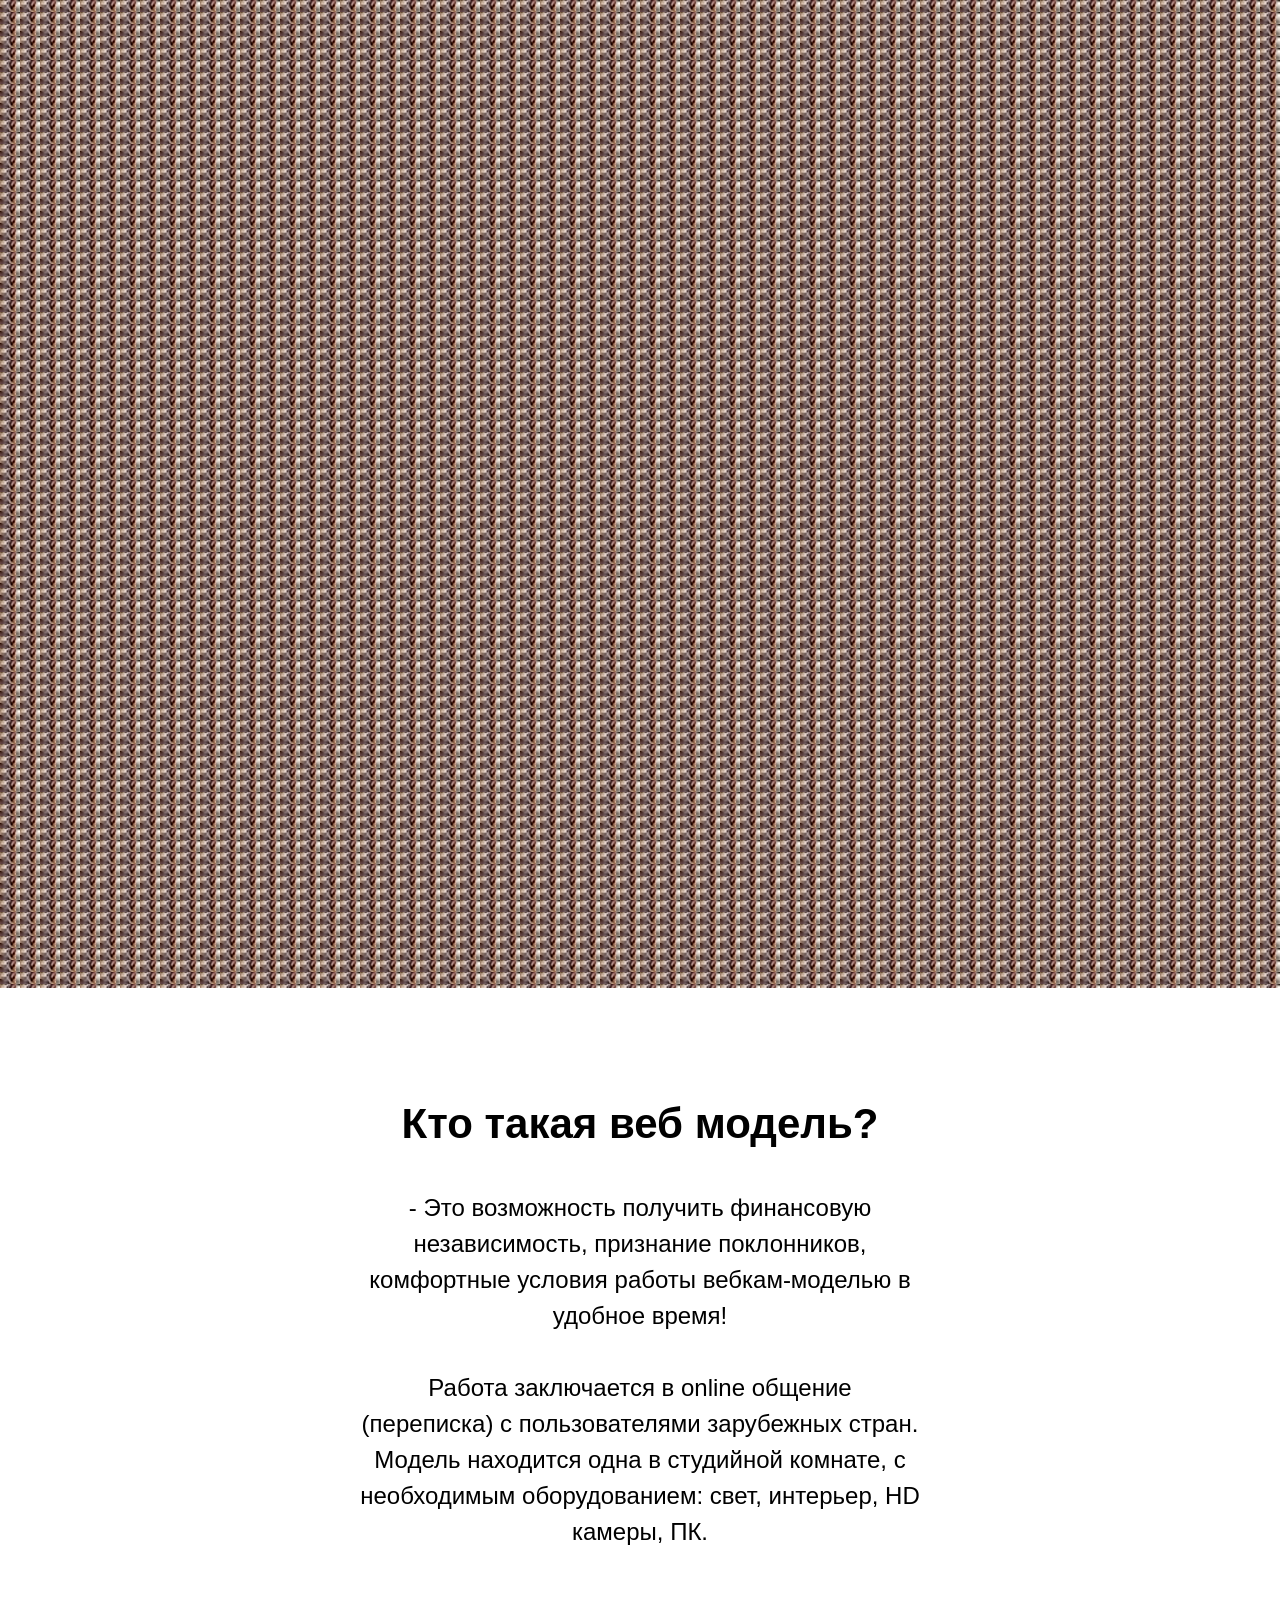
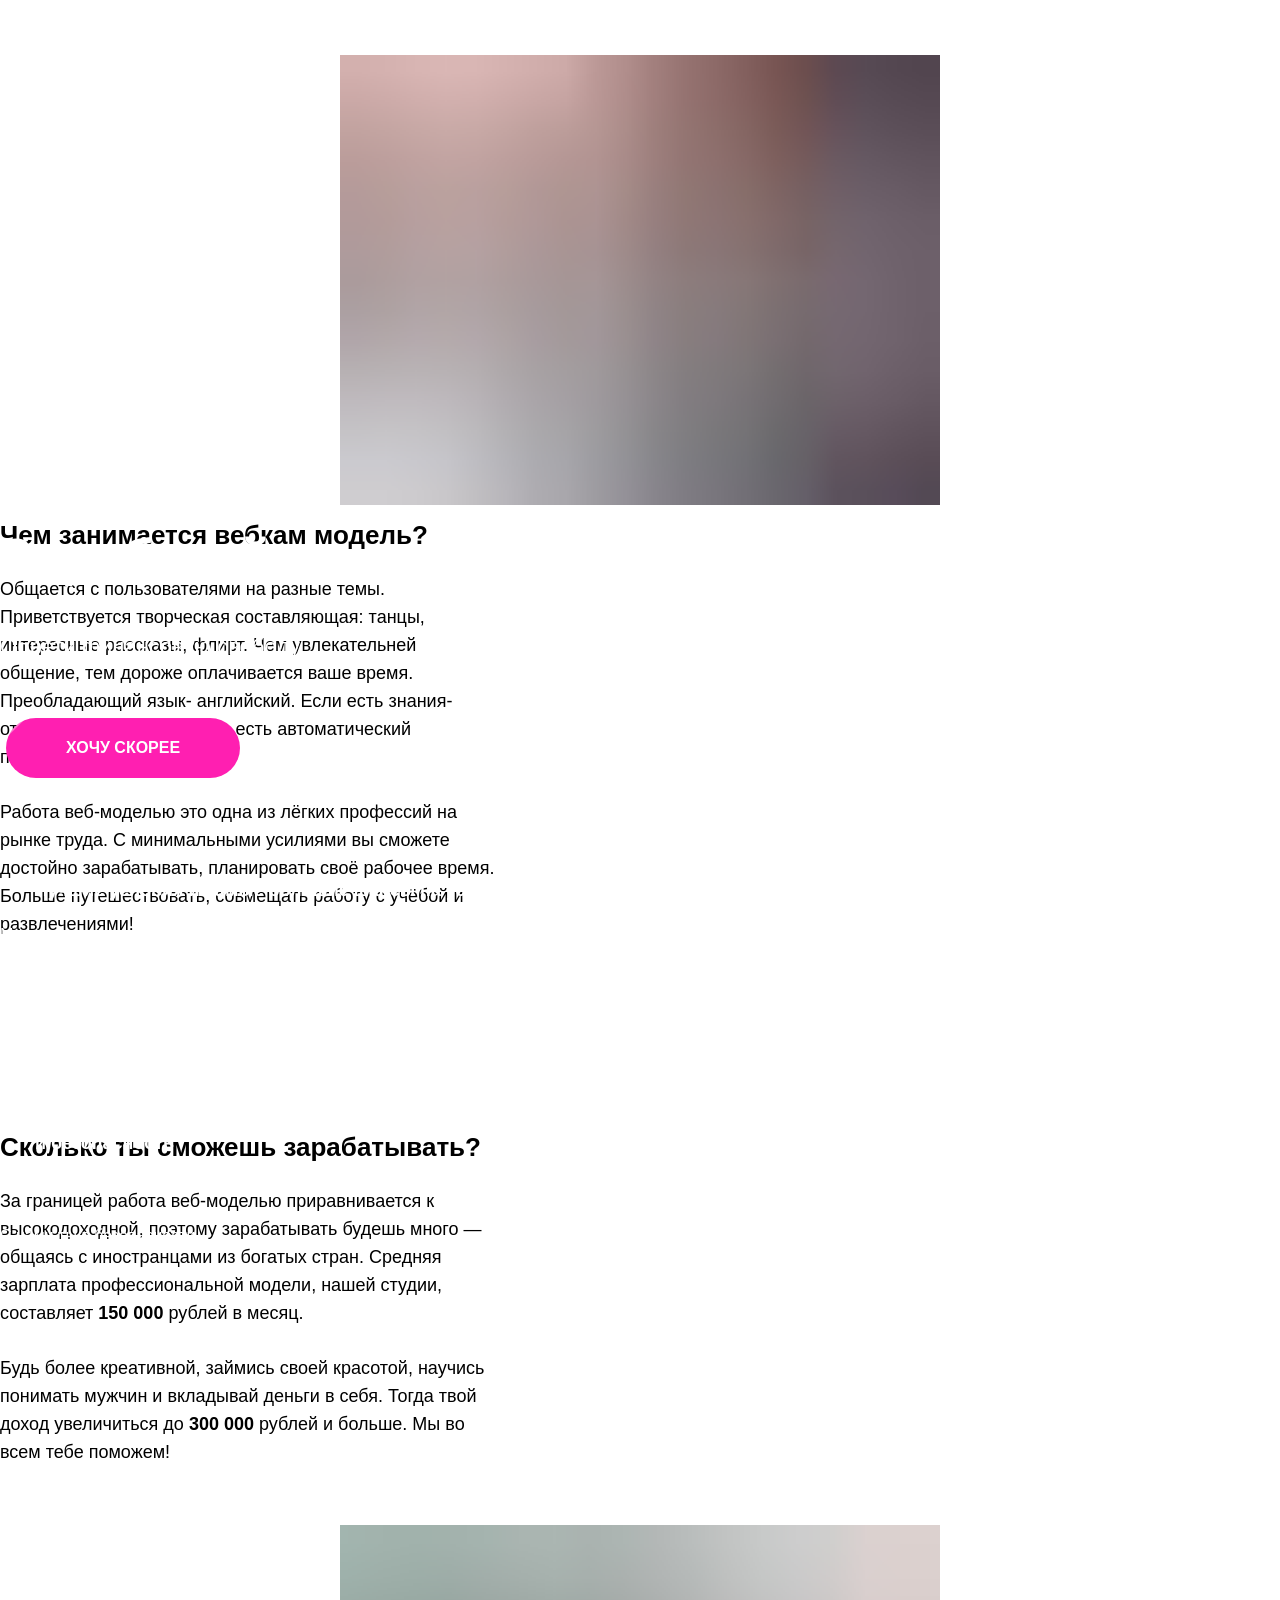
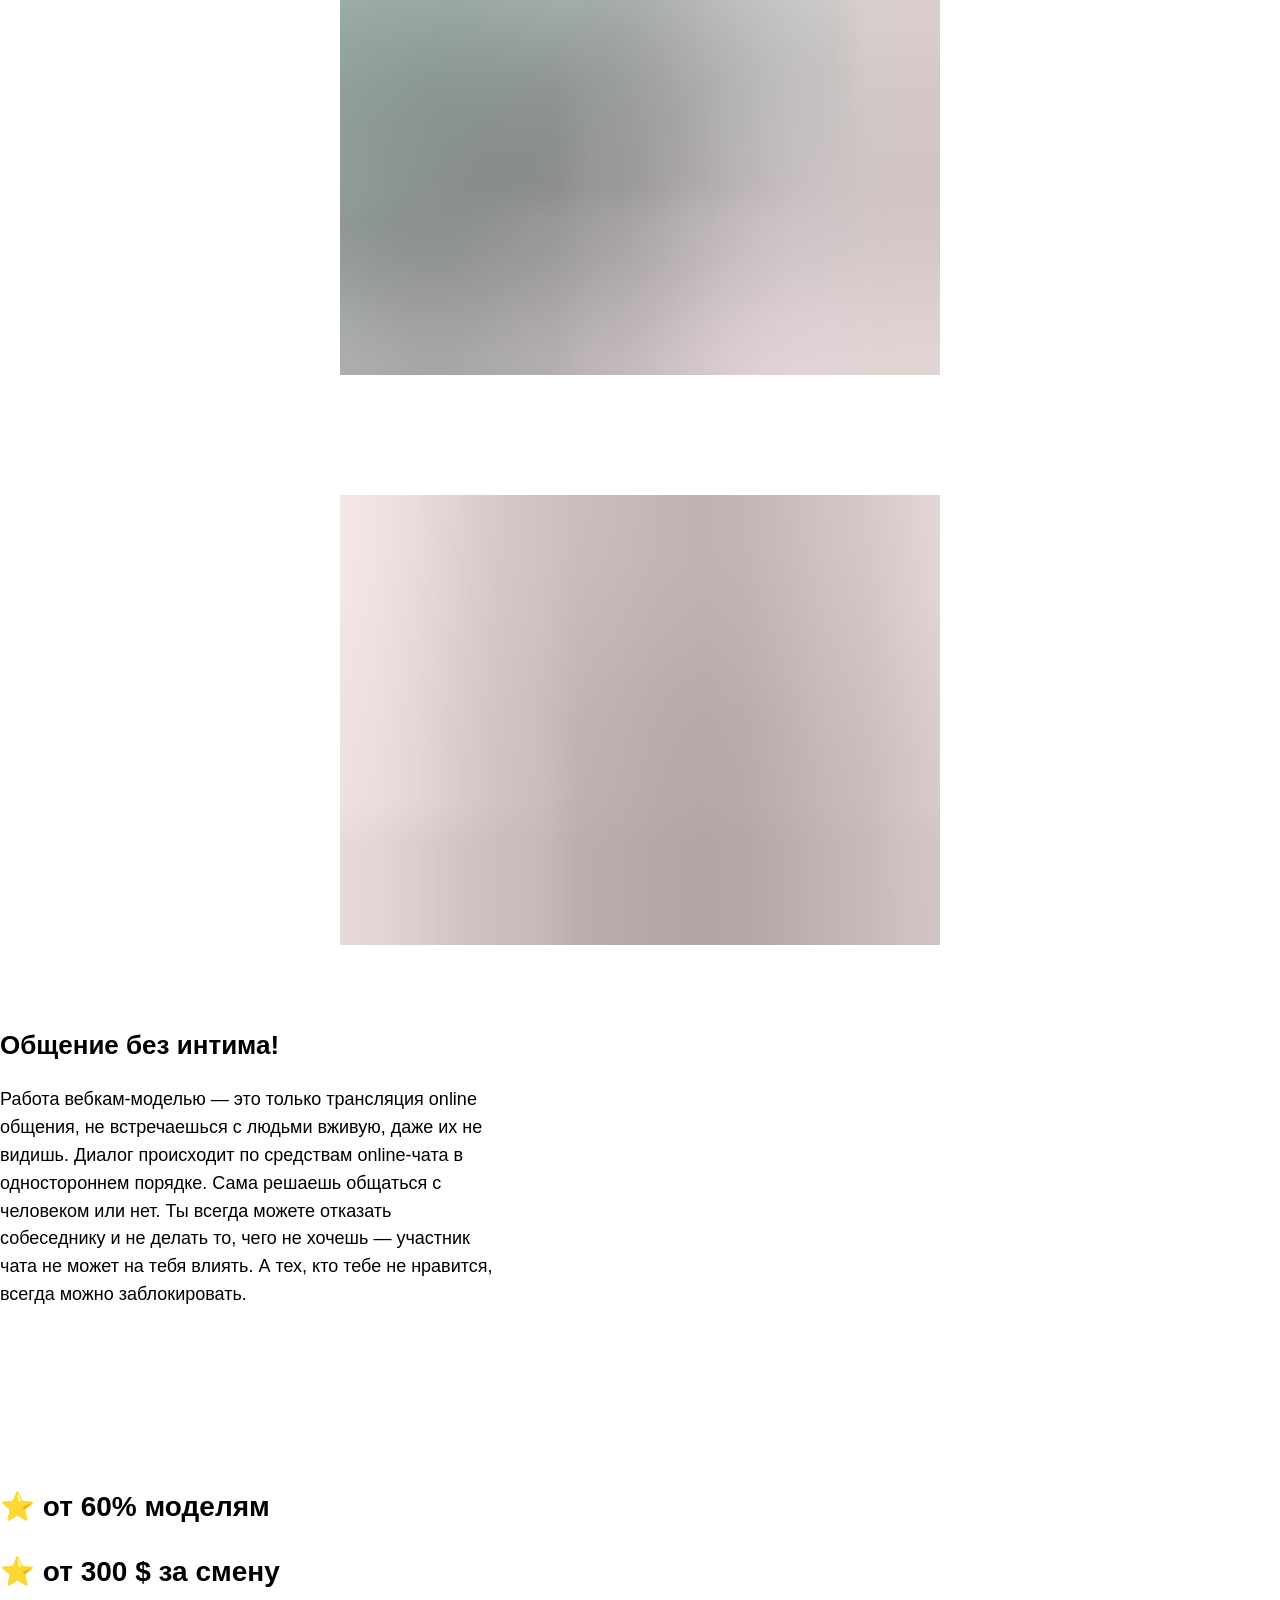
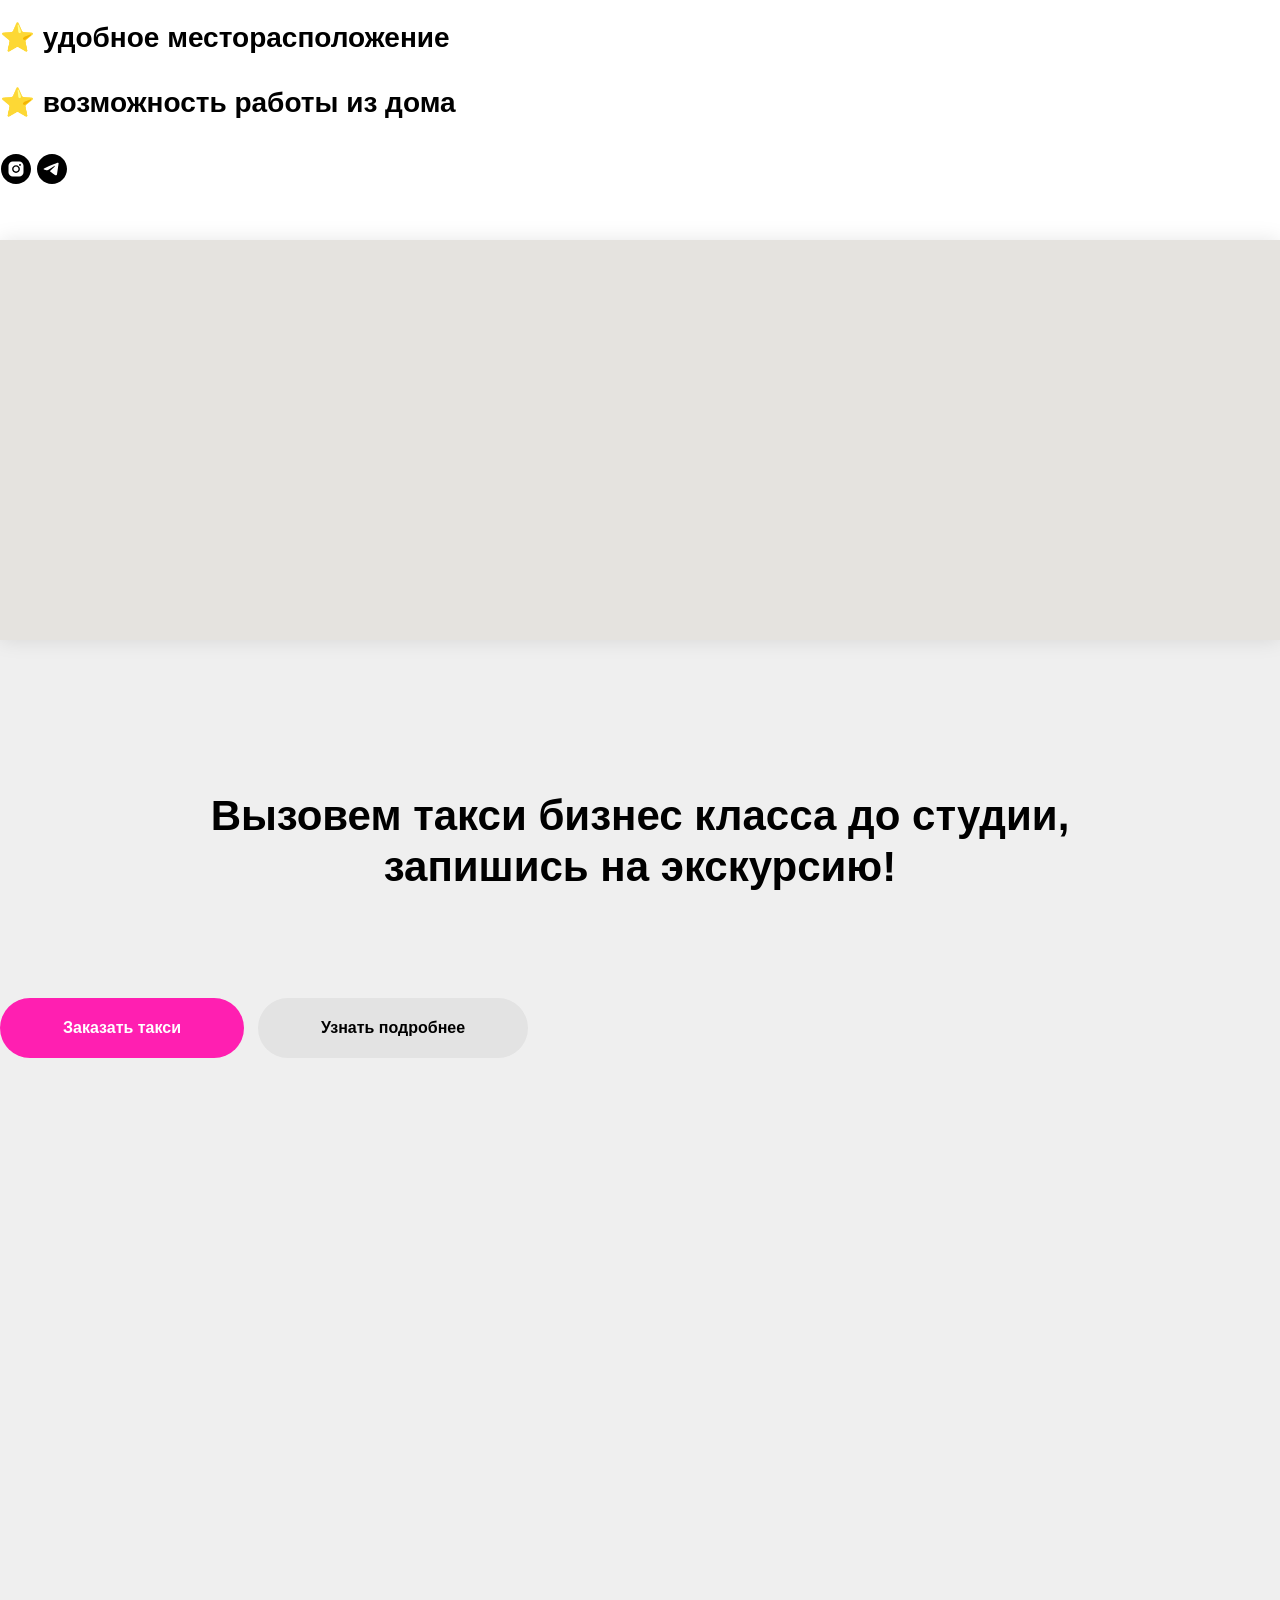
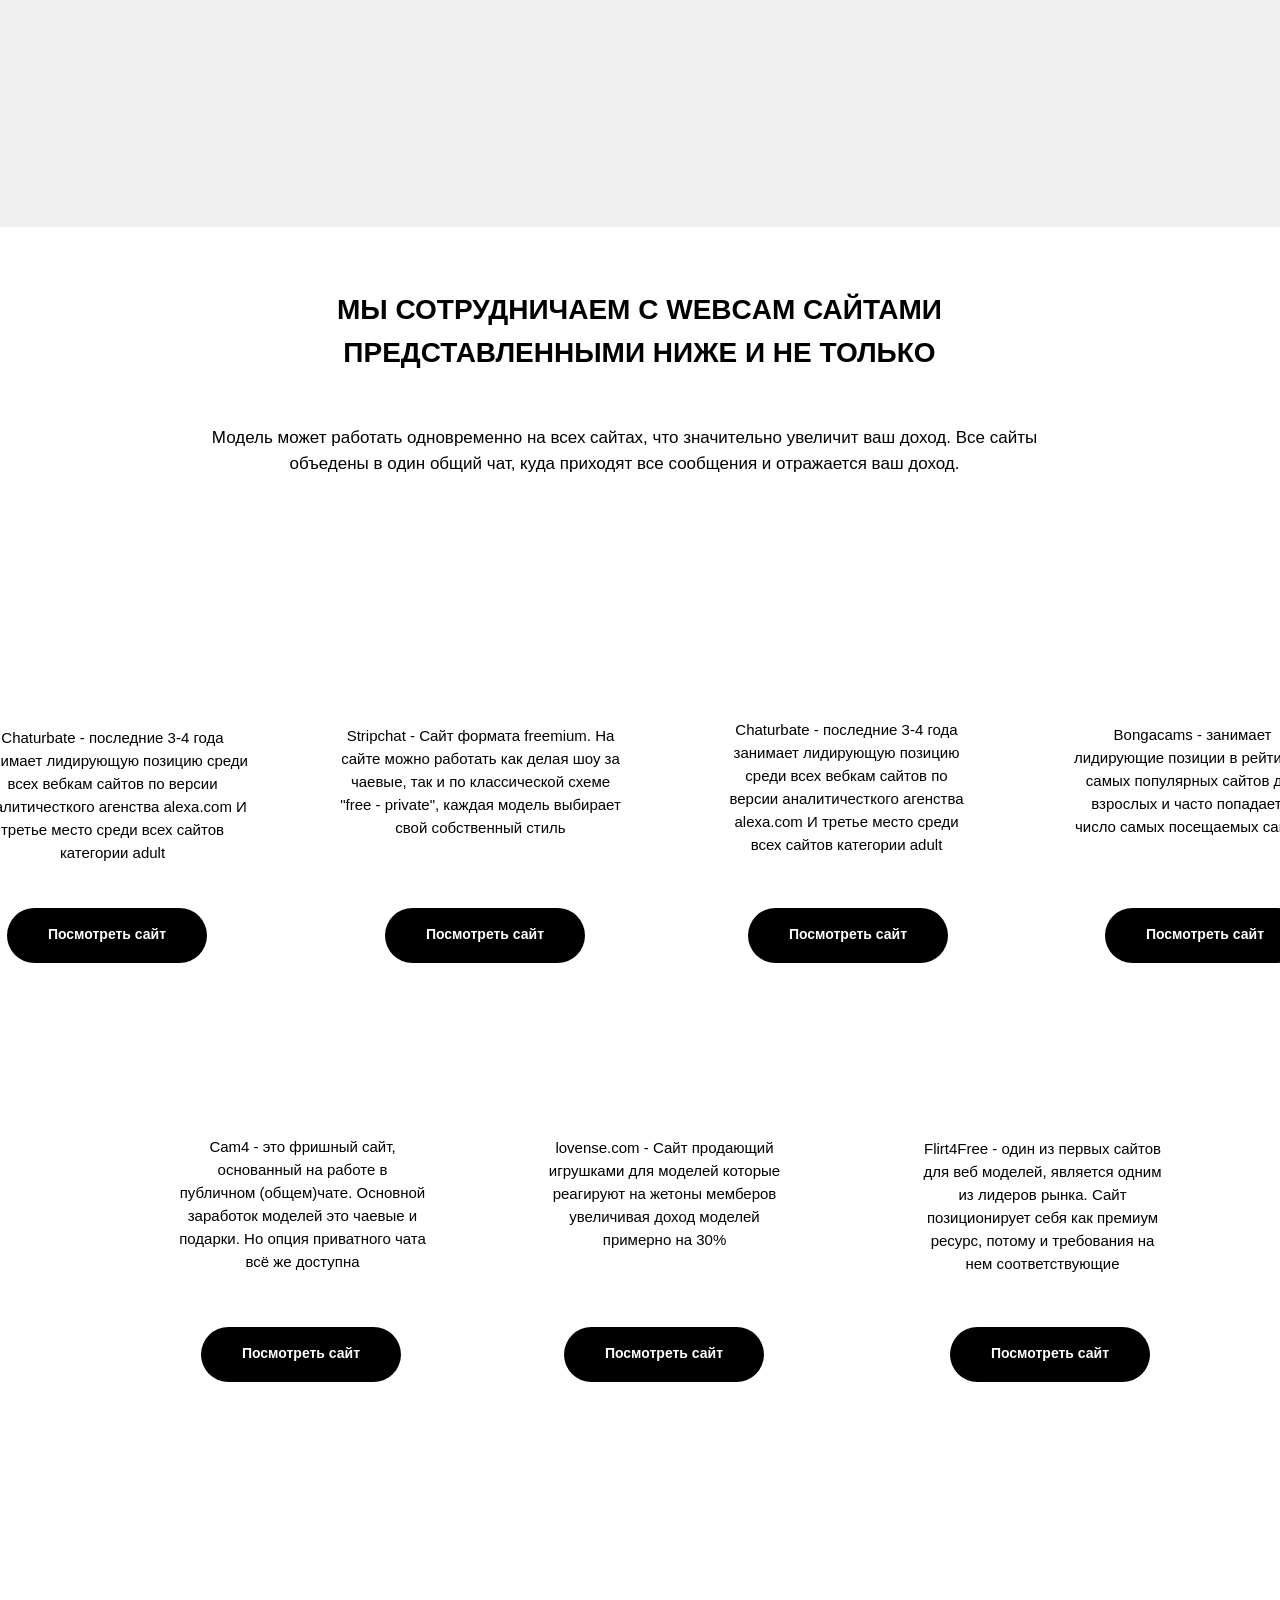
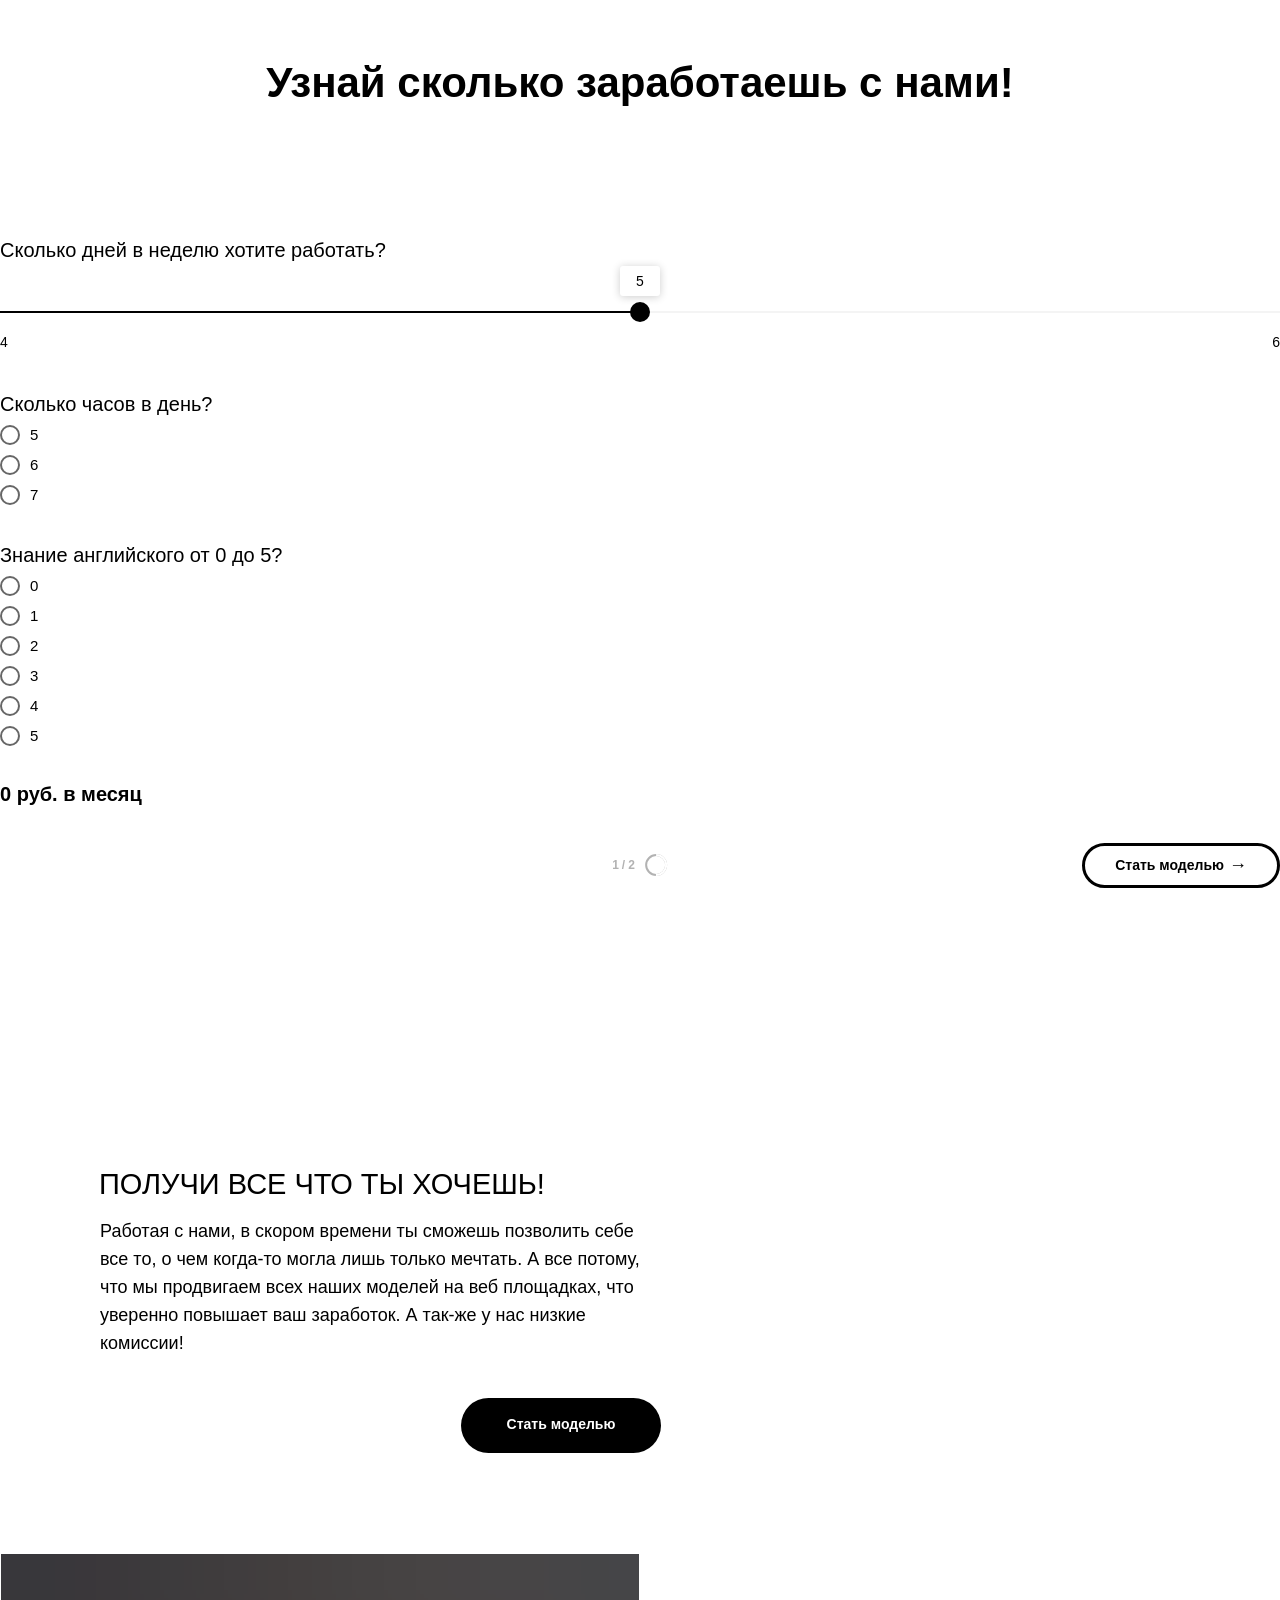
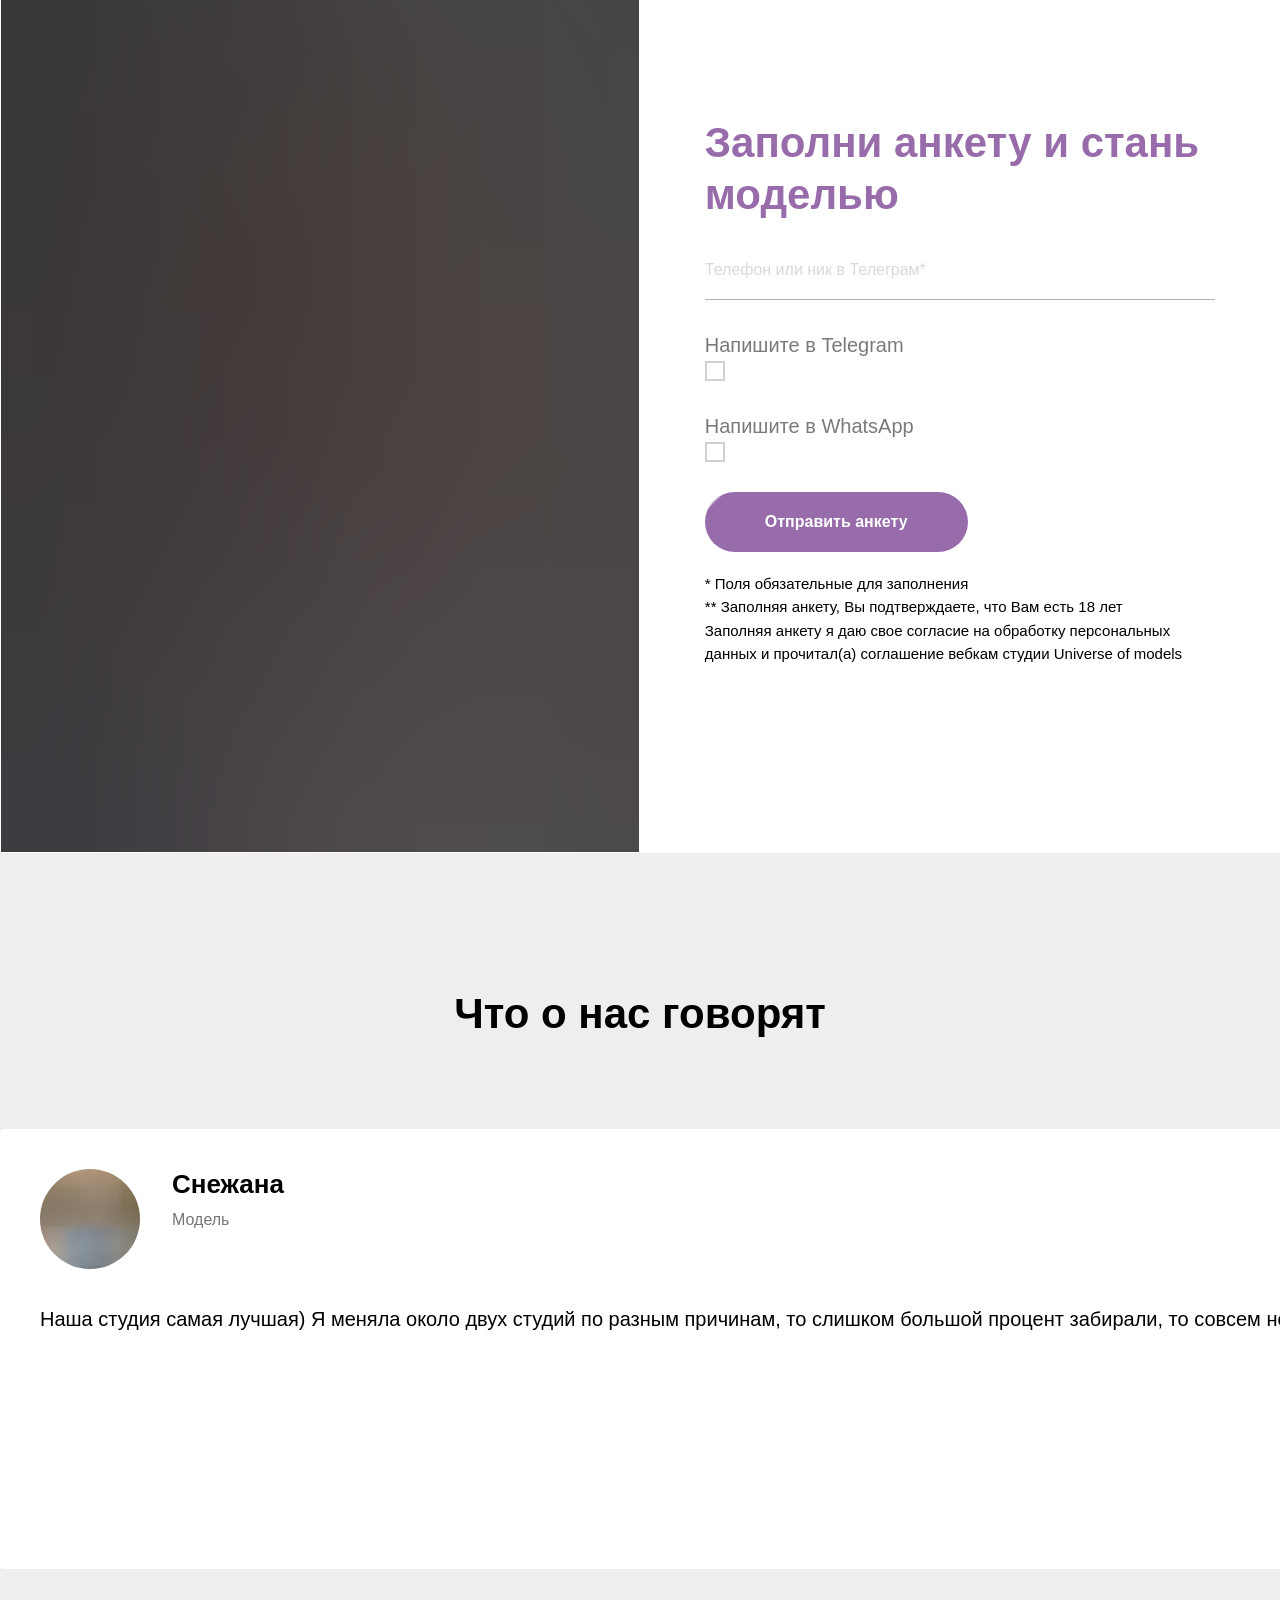
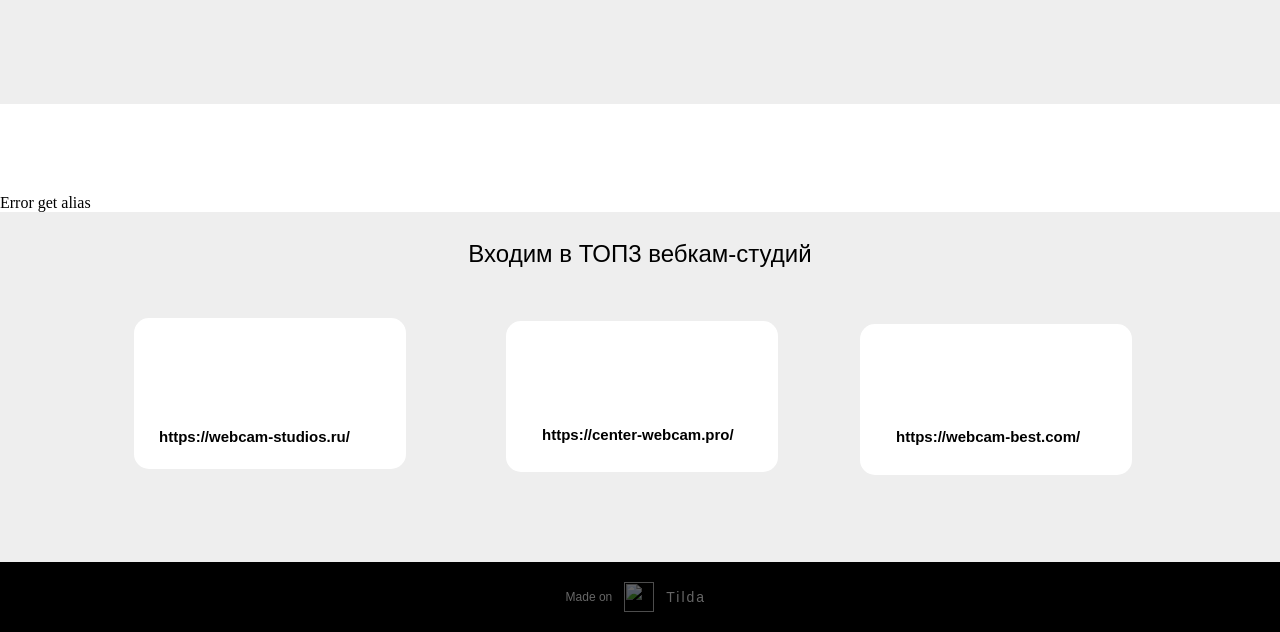
==== commit 697eda9b: "Техбаза: свой description, H1 из главного заголовка Co-Authored-By: Claude Opus 5.5 (1M context) <no" ====
--- a/index.html
+++ b/index.html
@@ -1,6 +1,6 @@
-<!DOCTYPE html> <html> <head> <meta charset="utf-8" /> <meta http-equiv="Content-Type" content="text/html; charset=utf-8" /> <meta name="viewport" content="width=device-width, initial-scale=1.0" /> <!--metatextblock--> <title>Работа вебкам моделью на дому или студии| Заработок от 1000$</title> <meta name="description" content="Мы предлагаем высокооплачиваемую работу в онлайн чате. Возможность работать на дому. Вы можете зарабатывать от 1000$" /> <meta property="og:url" content="https://metatron2025.github.io/work-webcam-online/" /> <meta property="og:title" content="Работа вебкам моделью в своём Городе или Удалённо" /> <meta property="og:description" content="Средняя зарплата модели нашей студии, составляет в среднем 150 000 рублей в месяц." /> <meta property="og:type" content="website" /> <meta property="og:image" content="images/tild3132-6363-4064-a538-396431353466__-__resize__504x__1585479112_imagesbas.jpg" /> <link rel="canonical" href="https://metatron2025.github.io/work-webcam-online/"> <!--/metatextblock--> <meta name="format-detection" content="telephone=no" /> <meta http-equiv="x-dns-prefetch-control" content="on"> <link rel="dns-prefetch" href="https://ws.tildacdn.com">  <link rel="shortcut icon" href="images/tildafavicon.ico" type="image/x-icon" /> <!-- Assets --> <script src="https://neo.tildacdn.com/js/tilda-fallback-1.0.min.js" async charset="utf-8"></script> <link rel="stylesheet" href="css/tilda-grid-3.0.min.css" type="text/css" media="all" onerror="this.loaderr='y';"/> <link rel="stylesheet" href="css/tilda-blocks-page45246509.min.css?t=1737553274" type="text/css" media="all" onerror="this.loaderr='y';" /> <link rel="stylesheet" href="css/tilda-animation-2.0.min.css" type="text/css" media="all" onerror="this.loaderr='y';" /> <link rel="stylesheet" href="css/tilda-cover-1.0.min.css" type="text/css" media="all" onerror="this.loaderr='y';" /> <link rel="stylesheet" href="css/tilda-cards-1.0.min.css" type="text/css" media="all" onerror="this.loaderr='y';" /> <link rel="stylesheet" href="css/tilda-forms-1.0.min.css" type="text/css" media="all" onerror="this.loaderr='y';" /> <link rel="stylesheet" href="css/tilda-popup-1.1.min.css" type="text/css" media="print" onload="this.media='all';" onerror="this.loaderr='y';" /> <noscript><link rel="stylesheet" href="css/tilda-popup-1.1.min.css" type="text/css" media="all" /></noscript> <link rel="stylesheet" href="css/tilda-slds-1.4.min.css" type="text/css" media="print" onload="this.media='all';" onerror="this.loaderr='y';" /> <noscript><link rel="stylesheet" href="css/tilda-slds-1.4.min.css" type="text/css" media="all" /></noscript> <link rel="stylesheet" href="css/fonts-tildasans.css" type="text/css" media="all" onerror="this.loaderr='y';" /> <script nomodule src="js/tilda-polyfill-1.0.min.js" charset="utf-8"></script> <script type="text/javascript">function t_onReady(func) {if(document.readyState!='loading') {func();} else {document.addEventListener('DOMContentLoaded',func);}}
+<!DOCTYPE html> <html lang="ru"> <head> <meta charset="utf-8" /> <meta http-equiv="Content-Type" content="text/html; charset=utf-8" /> <meta name="viewport" content="width=device-width, initial-scale=1.0" /> <!--metatextblock--> <title>Work-Webcam — работа вебкам-моделью из дома: выплаты каждый день</title> <meta name="description" content="Work-Webcam: работа вебкам-моделью из дома. Выплаты каждый день в первую неделю, анонимность, переводчик для общения. Заявка — в Telegram." /> <meta property="og:url" content="https://metatron2025.github.io/work-webcam-online/" /> <meta property="og:title" content="Работа вебкам моделью в своём Городе или Удалённо" /> <meta property="og:description" content="Work-Webcam: работа вебкам-моделью из дома. Выплаты каждый день в первую неделю, анонимность, переводчик для общения. Заявка — в Telegram." /> <meta property="og:type" content="website" /> <meta property="og:image" content="images/tild3132-6363-4064-a538-396431353466__-__resize__504x__1585479112_imagesbas.jpg" /> <link rel="canonical" href="https://metatron2025.github.io/work-webcam-online/"> <!--/metatextblock--> <meta name="format-detection" content="telephone=no" /> <meta http-equiv="x-dns-prefetch-control" content="on"> <link rel="dns-prefetch" href="https://ws.tildacdn.com">  <link rel="shortcut icon" href="images/tildafavicon.ico" type="image/x-icon" /> <!-- Assets --> <script src="https://neo.tildacdn.com/js/tilda-fallback-1.0.min.js" async charset="utf-8"></script> <link rel="stylesheet" href="css/tilda-grid-3.0.min.css" type="text/css" media="all" onerror="this.loaderr='y';"/> <link rel="stylesheet" href="css/tilda-blocks-page45246509.min.css?t=1737553274" type="text/css" media="all" onerror="this.loaderr='y';" /> <link rel="stylesheet" href="css/tilda-animation-2.0.min.css" type="text/css" media="all" onerror="this.loaderr='y';" /> <link rel="stylesheet" href="css/tilda-cover-1.0.min.css" type="text/css" media="all" onerror="this.loaderr='y';" /> <link rel="stylesheet" href="css/tilda-cards-1.0.min.css" type="text/css" media="all" onerror="this.loaderr='y';" /> <link rel="stylesheet" href="css/tilda-forms-1.0.min.css" type="text/css" media="all" onerror="this.loaderr='y';" /> <link rel="stylesheet" href="css/tilda-popup-1.1.min.css" type="text/css" media="print" onload="this.media='all';" onerror="this.loaderr='y';" /> <noscript><link rel="stylesheet" href="css/tilda-popup-1.1.min.css" type="text/css" media="all" /></noscript> <link rel="stylesheet" href="css/tilda-slds-1.4.min.css" type="text/css" media="print" onload="this.media='all';" onerror="this.loaderr='y';" /> <noscript><link rel="stylesheet" href="css/tilda-slds-1.4.min.css" type="text/css" media="all" /></noscript> <link rel="stylesheet" href="css/fonts-tildasans.css" type="text/css" media="all" onerror="this.loaderr='y';" /> <script nomodule src="js/tilda-polyfill-1.0.min.js" charset="utf-8"></script> <script type="text/javascript">function t_onReady(func) {if(document.readyState!='loading') {func();} else {document.addEventListener('DOMContentLoaded',func);}}
 function t_onFuncLoad(funcName,okFunc,time) {if(typeof window[funcName]==='function') {okFunc();} else {setTimeout(function() {t_onFuncLoad(funcName,okFunc,time);},(time||100));}}function t_throttle(fn,threshhold,scope) {return function() {fn.apply(scope||this,arguments);};}function t396_initialScale(t){t=document.getElementById("rec"+t);if(t){t=t.querySelector(".t396__artboard");if(t){var e,r=document.documentElement.clientWidth,a=[];if(i=t.getAttribute("data-artboard-screens"))for(var i=i.split(","),l=0;l<i.length;l++)a[l]=parseInt(i[l],10);else a=[320,480,640,960,1200];for(l=0;l<a.length;l++){var n=a[l];n<=r&&(e=n)}var o="edit"===window.allrecords.getAttribute("data-tilda-mode"),d="center"===t396_getFieldValue(t,"valign",e,a),c="grid"===t396_getFieldValue(t,"upscale",e,a),s=t396_getFieldValue(t,"height_vh",e,a),u=t396_getFieldValue(t,"height",e,a),g=!!window.opr&&!!window.opr.addons||!!window.opera||-1!==navigator.userAgent.indexOf(" OPR/");if(!o&&d&&!c&&!s&&u&&!g){for(var _=parseFloat((r/e).toFixed(3)),f=[t,t.querySelector(".t396__carrier"),t.querySelector(".t396__filter")],l=0;l<f.length;l++)f[l].style.height=Math.floor(parseInt(u,10)*_)+"px";t396_scaleInitial__getElementsToScale(t).forEach(function(t){t.style.zoom=_})}}}}function t396_scaleInitial__getElementsToScale(t){return t?Array.prototype.slice.call(t.children).filter(function(t){return t&&(t.classList.contains("t396__elem")||t.classList.contains("t396__group"))}):[]}function t396_getFieldValue(t,e,r,a){var i=a[a.length-1],l=r===i?t.getAttribute("data-artboard-"+e):t.getAttribute("data-artboard-"+e+"-res-"+r);if(!l)for(var n=0;n<a.length;n++){var o=a[n];if(!(o<=r)&&(l=o===i?t.getAttribute("data-artboard-"+e):t.getAttribute("data-artboard-"+e+"-res-"+o)))break}return l}</script> <script src="js/jquery-1.10.2.min.js" charset="utf-8" onerror="this.loaderr='y';"></script> <script src="js/tilda-scripts-3.0.min.js" charset="utf-8" defer onerror="this.loaderr='y';"></script> <script src="js/tilda-blocks-page45246509.min.js?t=1737553274" charset="utf-8" async onerror="this.loaderr='y';"></script> <script src="js/lazyload-1.3.min.export.js" charset="utf-8" async onerror="this.loaderr='y';"></script> <script src="js/tilda-animation-2.0.min.js" charset="utf-8" async onerror="this.loaderr='y';"></script> <script src="js/tilda-cover-1.0.min.js" charset="utf-8" async onerror="this.loaderr='y';"></script> <script src="js/tilda-paint-icons.min.js" charset="utf-8" async onerror="this.loaderr='y';"></script> <script src="js/tilda-cards-1.0.min.js" charset="utf-8" async onerror="this.loaderr='y';"></script> <script src="js/tilda-map-1.0.min.js" charset="utf-8" async onerror="this.loaderr='y';"></script> <script src="js/tilda-zero-1.1.min.js" charset="utf-8" async onerror="this.loaderr='y';"></script> <script src="js/tilda-forms-1.0.min.js" charset="utf-8" async onerror="this.loaderr='y';"></script> <script src="js/hammer.min.js" charset="utf-8" async onerror="this.loaderr='y';"></script> <script src="js/tilda-slds-1.4.min.js" charset="utf-8" async onerror="this.loaderr='y';"></script> <script src="js/tilda-zero-scale-1.0.min.js" charset="utf-8" async onerror="this.loaderr='y';"></script> <script src="js/tilda-events-1.0.min.js" charset="utf-8" async onerror="this.loaderr='y';"></script> <script type="text/javascript">window.dataLayer=window.dataLayer||[];</script> <script type="text/javascript">(function() {if((/bot|google|yandex|baidu|bing|msn|duckduckbot|teoma|slurp|crawler|spider|robot|crawling|facebook/i.test(navigator.userAgent))===false&&typeof(sessionStorage)!='undefined'&&sessionStorage.getItem('visited')!=='y'&&document.visibilityState){var style=document.createElement('style');style.type='text/css';style.innerHTML='@media screen and (min-width: 980px) {.t-records {opacity: 0;}.t-records_animated {-webkit-transition: opacity ease-in-out .2s;-moz-transition: opacity ease-in-out .2s;-o-transition: opacity ease-in-out .2s;transition: opacity ease-in-out .2s;}.t-records.t-records_visible {opacity: 1;}}';document.getElementsByTagName('head')[0].appendChild(style);function t_setvisRecs(){var alr=document.querySelectorAll('.t-records');Array.prototype.forEach.call(alr,function(el) {el.classList.add("t-records_animated");});setTimeout(function() {Array.prototype.forEach.call(alr,function(el) {el.classList.add("t-records_visible");});sessionStorage.setItem("visited","y");},400);}
-document.addEventListener('DOMContentLoaded',t_setvisRecs);}})();</script></head> <body class="t-body" style="margin:0;"> <!--allrecords--> <div id="allrecords" data-tilda-export="yes" class="t-records" data-hook="blocks-collection-content-node" data-tilda-project-id="9528705" data-tilda-page-id="45246509" data-tilda-formskey="fd131e2292f70f0d15694af669528705" data-tilda-cookie="no" data-tilda-lazy="yes" data-tilda-root-zone="com"> <div id="rec718528313" class="r t-rec t-rec_pt_0 t-rec_pb_0" style="padding-top:0px;padding-bottom:0px; " data-animationappear="off" data-record-type="997"> <!-- T997 --> <!-- cover --> <div class="t-cover" id="recorddiv718528313"bgimgfield="img"style="height:100vh;background-image:url('images/tild3132-6363-4064-a538-396431353466__-__resize__20x__1585479112_imagesbas.jpg');"> <div class="t-cover__carrier" id="coverCarry718528313"data-content-cover-id="718528313"data-content-cover-bg="images/tild3132-6363-4064-a538-396431353466__1585479112_imagesbas.jpg"data-display-changed="true"data-content-cover-height="100vh"data-content-cover-parallax=""data-content-use-image-for-mobile-cover=""style="height:100vh;background-attachment:scroll; "itemscope itemtype="http://schema.org/ImageObject"><meta itemprop="image" content="images/tild3132-6363-4064-a538-396431353466__1585479112_imagesbas.jpg"></div> <div class="t-cover__filter" style="height:100vh;background-image: -moz-linear-gradient(top, rgba(0,0,0,0.20), rgba(0,0,0,0.80));background-image: -webkit-linear-gradient(top, rgba(0,0,0,0.20), rgba(0,0,0,0.80));background-image: -o-linear-gradient(top, rgba(0,0,0,0.20), rgba(0,0,0,0.80));background-image: -ms-linear-gradient(top, rgba(0,0,0,0.20), rgba(0,0,0,0.80));background-image: linear-gradient(top, rgba(0,0,0,0.20), rgba(0,0,0,0.80));filter: progid:DXImageTransform.Microsoft.gradient(startColorStr='#cc000000', endColorstr='#33000000');"></div> <div class="t997"> <div class="t-container"> <div class="t-cover__wrapper" style="height:100vh;"> <div class="t997__wrapper"> <div class="t997__inner" data-hook-content="covercontent"> <div class="t997__header-wrapper"> <div class="t-section__topwrapper t-col t-col_8 t-align_left t-valign_middle"> <div class="t997__title t-title t-title_md" field="title">Заработай на стриме уже сегодня</div> <div class="t997__descr t-descr t-descr_lg" field="descr">Обрети финансовую свободу</div> <div class="t997__buttons"> <div class="t997__btn-wrapper"> <a href="#rec766854171" target="" class="t997__btn t-btn t-btn_md " data-btneffects-first="btneffects-flash" style="color:#ffffff;background-color:#ff1fb1;border-radius:30px; -moz-border-radius:30px; -webkit-border-radius:30px;" data-field="buttontitle" data-buttonfieldset="button">
+document.addEventListener('DOMContentLoaded',t_setvisRecs);}})();</script></head> <body class="t-body" style="margin:0;"> <!--allrecords--> <div id="allrecords" data-tilda-export="yes" class="t-records" data-hook="blocks-collection-content-node" data-tilda-project-id="9528705" data-tilda-page-id="45246509" data-tilda-formskey="fd131e2292f70f0d15694af669528705" data-tilda-cookie="no" data-tilda-lazy="yes" data-tilda-root-zone="com"> <div id="rec718528313" class="r t-rec t-rec_pt_0 t-rec_pb_0" style="padding-top:0px;padding-bottom:0px; " data-animationappear="off" data-record-type="997"> <!-- T997 --> <!-- cover --> <div class="t-cover" id="recorddiv718528313"bgimgfield="img"style="height:100vh;background-image:url('images/tild3132-6363-4064-a538-396431353466__-__resize__20x__1585479112_imagesbas.jpg');"> <div class="t-cover__carrier" id="coverCarry718528313"data-content-cover-id="718528313"data-content-cover-bg="images/tild3132-6363-4064-a538-396431353466__1585479112_imagesbas.jpg"data-display-changed="true"data-content-cover-height="100vh"data-content-cover-parallax=""data-content-use-image-for-mobile-cover=""style="height:100vh;background-attachment:scroll; "itemscope itemtype="http://schema.org/ImageObject"><meta itemprop="image" content="images/tild3132-6363-4064-a538-396431353466__1585479112_imagesbas.jpg"></div> <div class="t-cover__filter" style="height:100vh;background-image: -moz-linear-gradient(top, rgba(0,0,0,0.20), rgba(0,0,0,0.80));background-image: -webkit-linear-gradient(top, rgba(0,0,0,0.20), rgba(0,0,0,0.80));background-image: -o-linear-gradient(top, rgba(0,0,0,0.20), rgba(0,0,0,0.80));background-image: -ms-linear-gradient(top, rgba(0,0,0,0.20), rgba(0,0,0,0.80));background-image: linear-gradient(top, rgba(0,0,0,0.20), rgba(0,0,0,0.80));filter: progid:DXImageTransform.Microsoft.gradient(startColorStr='#cc000000', endColorstr='#33000000');"></div> <div class="t997"> <div class="t-container"> <div class="t-cover__wrapper" style="height:100vh;"> <div class="t997__wrapper"> <div class="t997__inner" data-hook-content="covercontent"> <div class="t997__header-wrapper"> <div class="t-section__topwrapper t-col t-col_8 t-align_left t-valign_middle"> <h1 class="t997__title t-title t-title_md" field="title" style="margin:0">Заработай на стриме уже сегодня</h1> <div class="t997__descr t-descr t-descr_lg" field="descr">Обрети финансовую свободу</div> <div class="t997__buttons"> <div class="t997__btn-wrapper"> <a href="#rec766854171" target="" class="t997__btn t-btn t-btn_md " data-btneffects-first="btneffects-flash" style="color:#ffffff;background-color:#ff1fb1;border-radius:30px; -moz-border-radius:30px; -webkit-border-radius:30px;" data-field="buttontitle" data-buttonfieldset="button">
 ХОЧУ СКОРЕЕ
 </a> </div> </div> </div> </div> <div class="t997__cards-wrapper"> <div class="t997__col t-col t-col_4 t-item t-align_left"> <div class="t997__imgwrapper" style="width:20px;"> <img class="t997__img t-img"
 src="images/lib__icons__bullets__check5.svg"
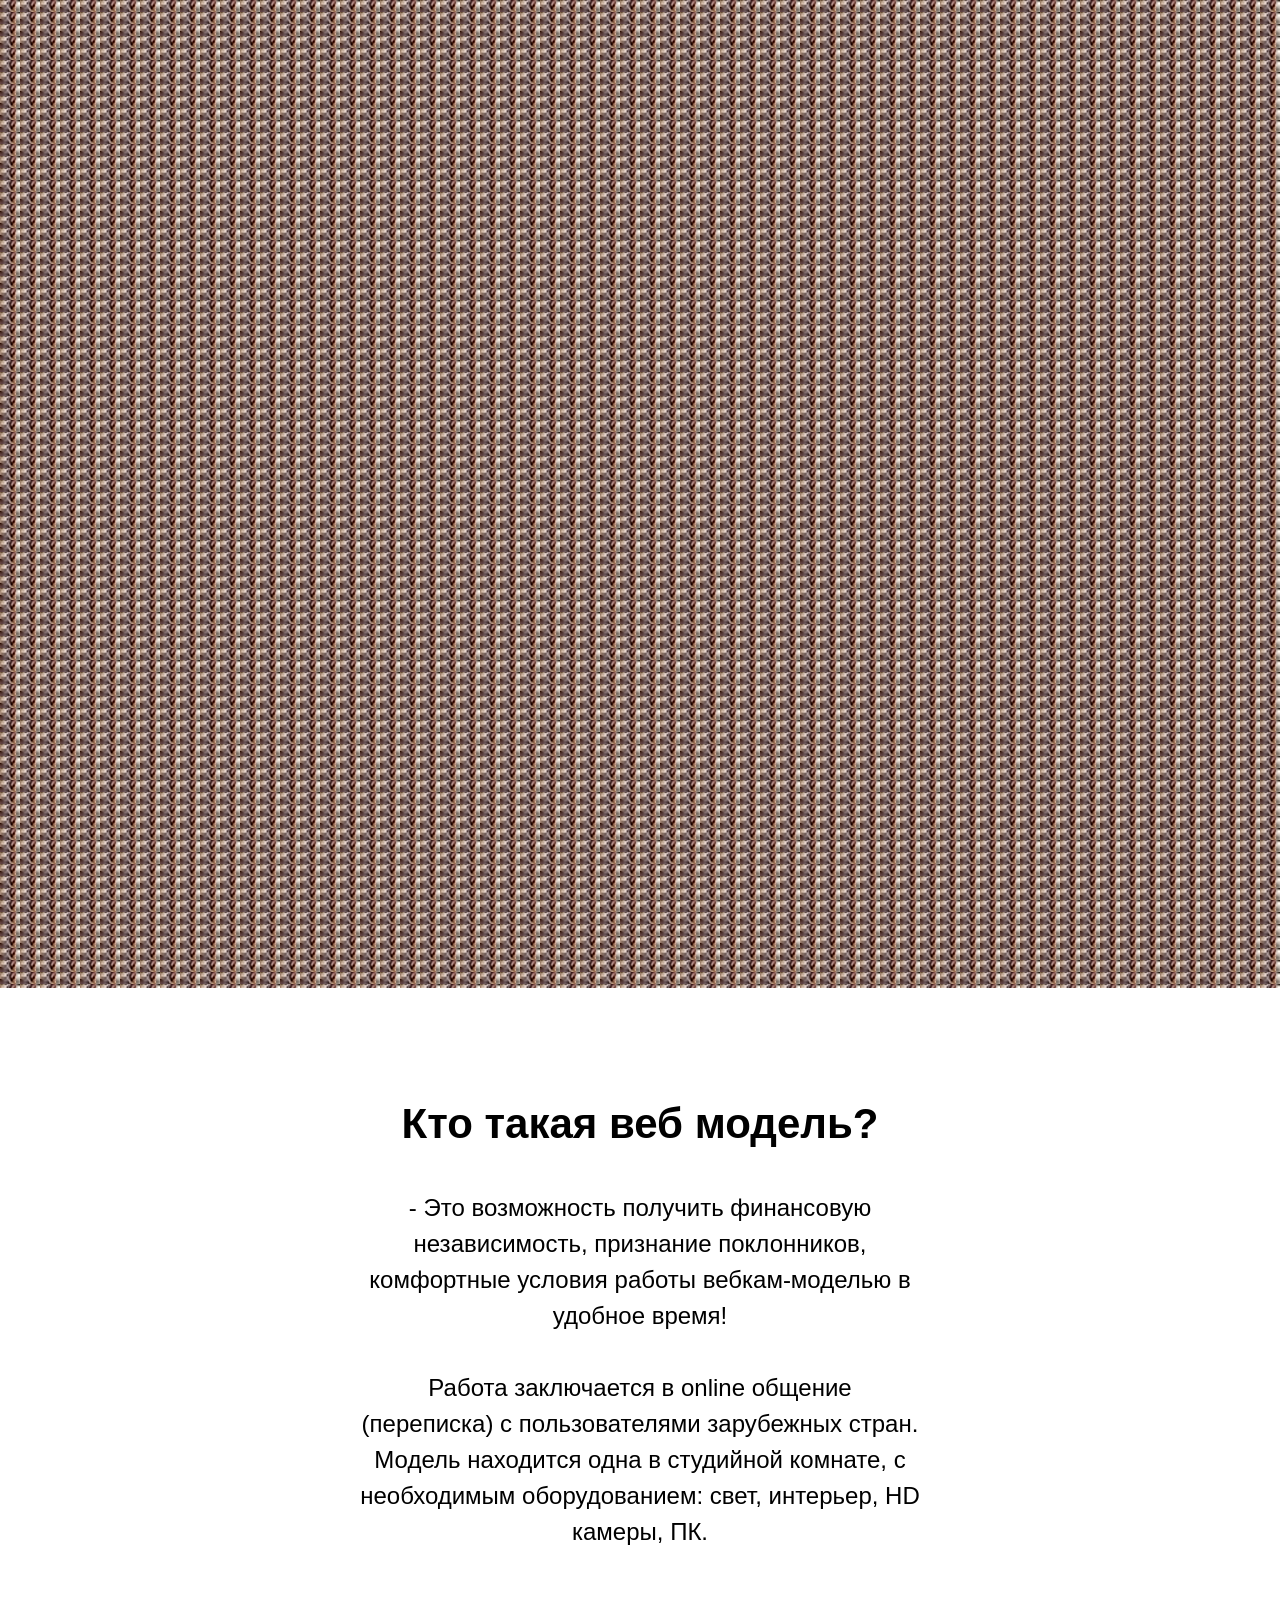
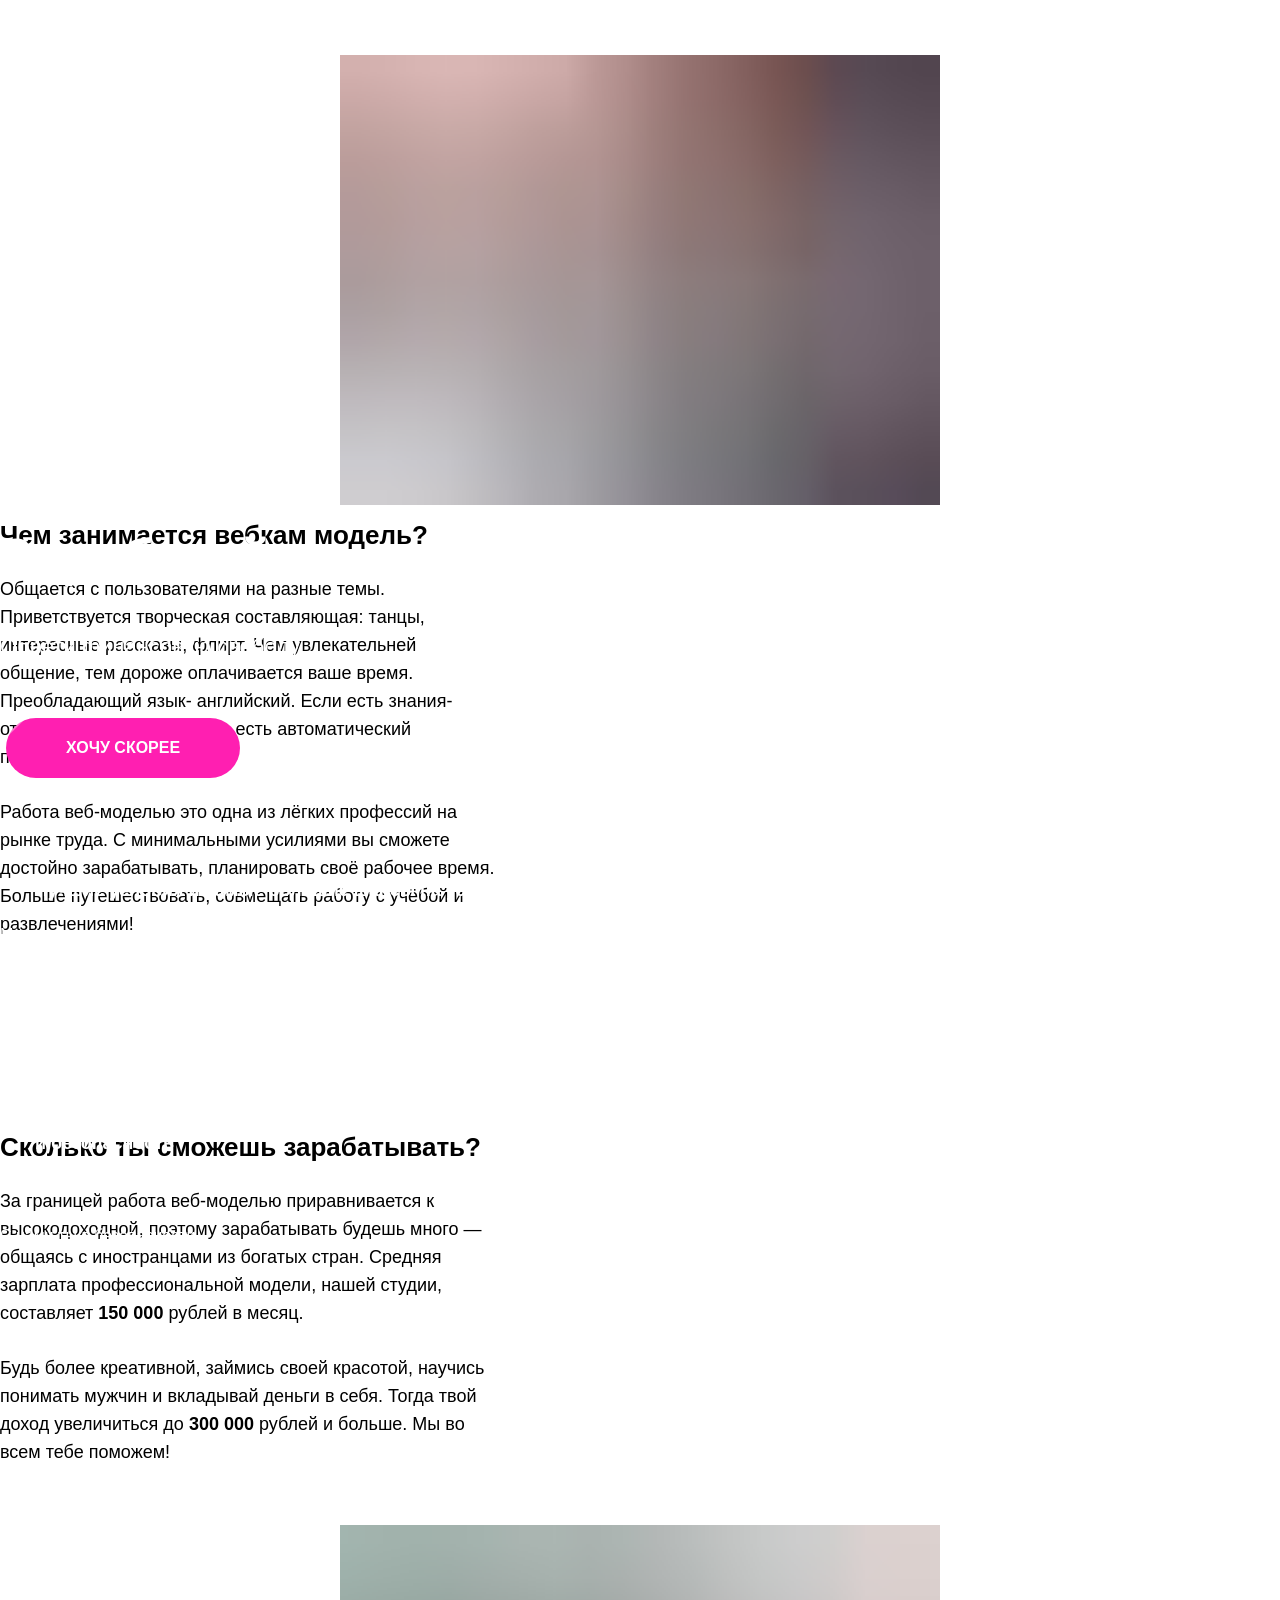
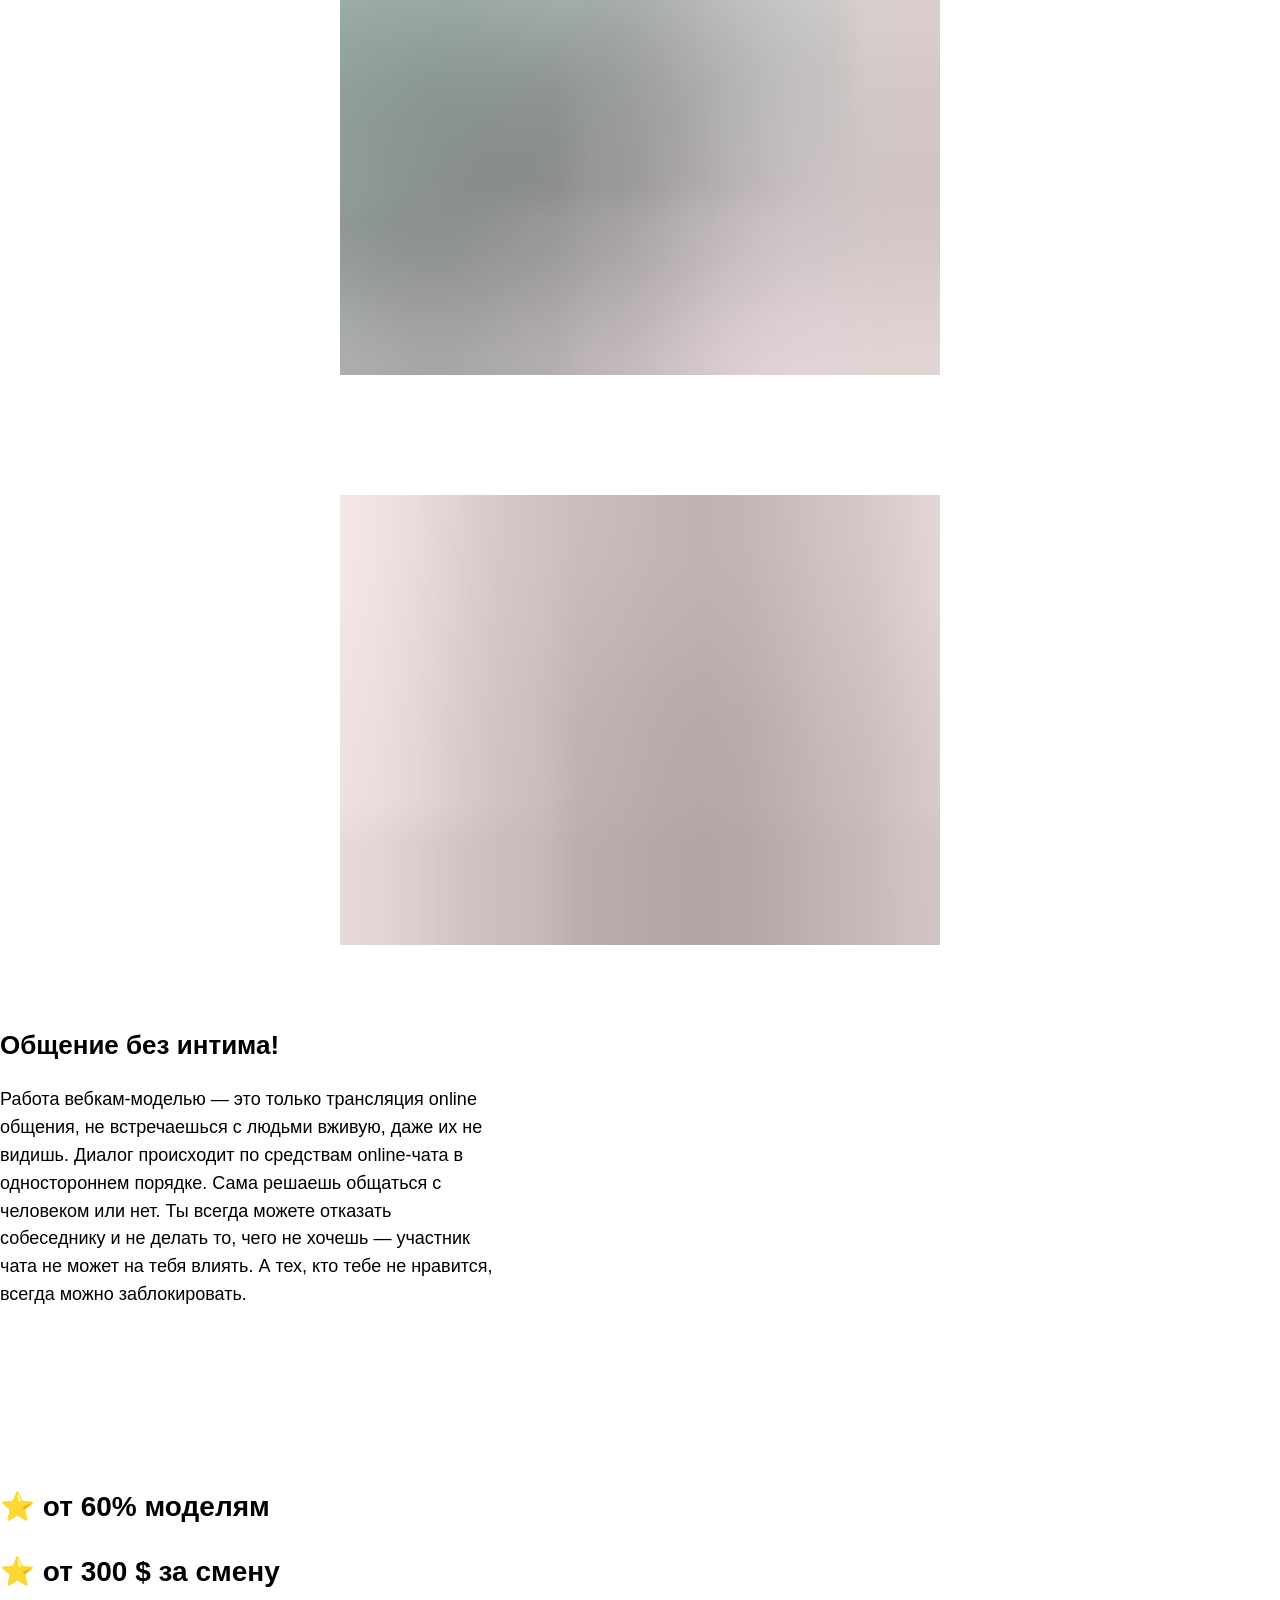
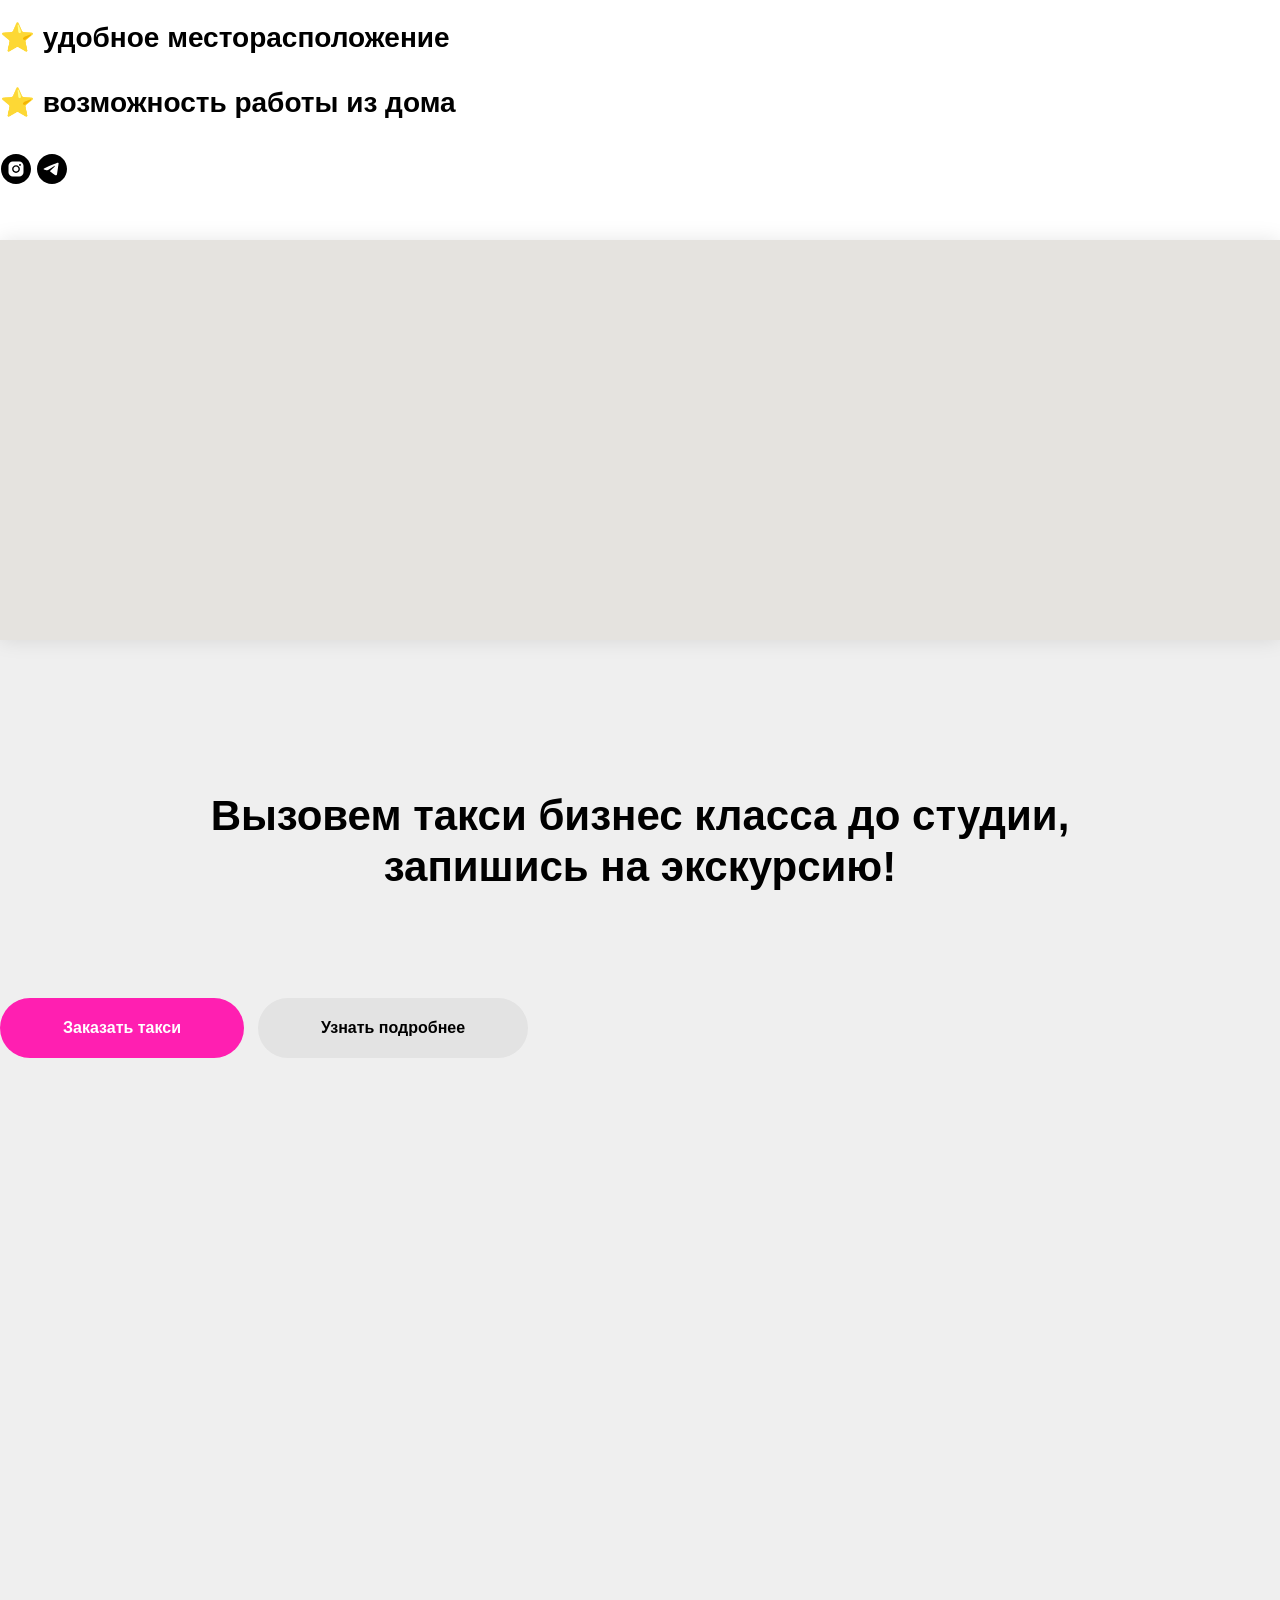
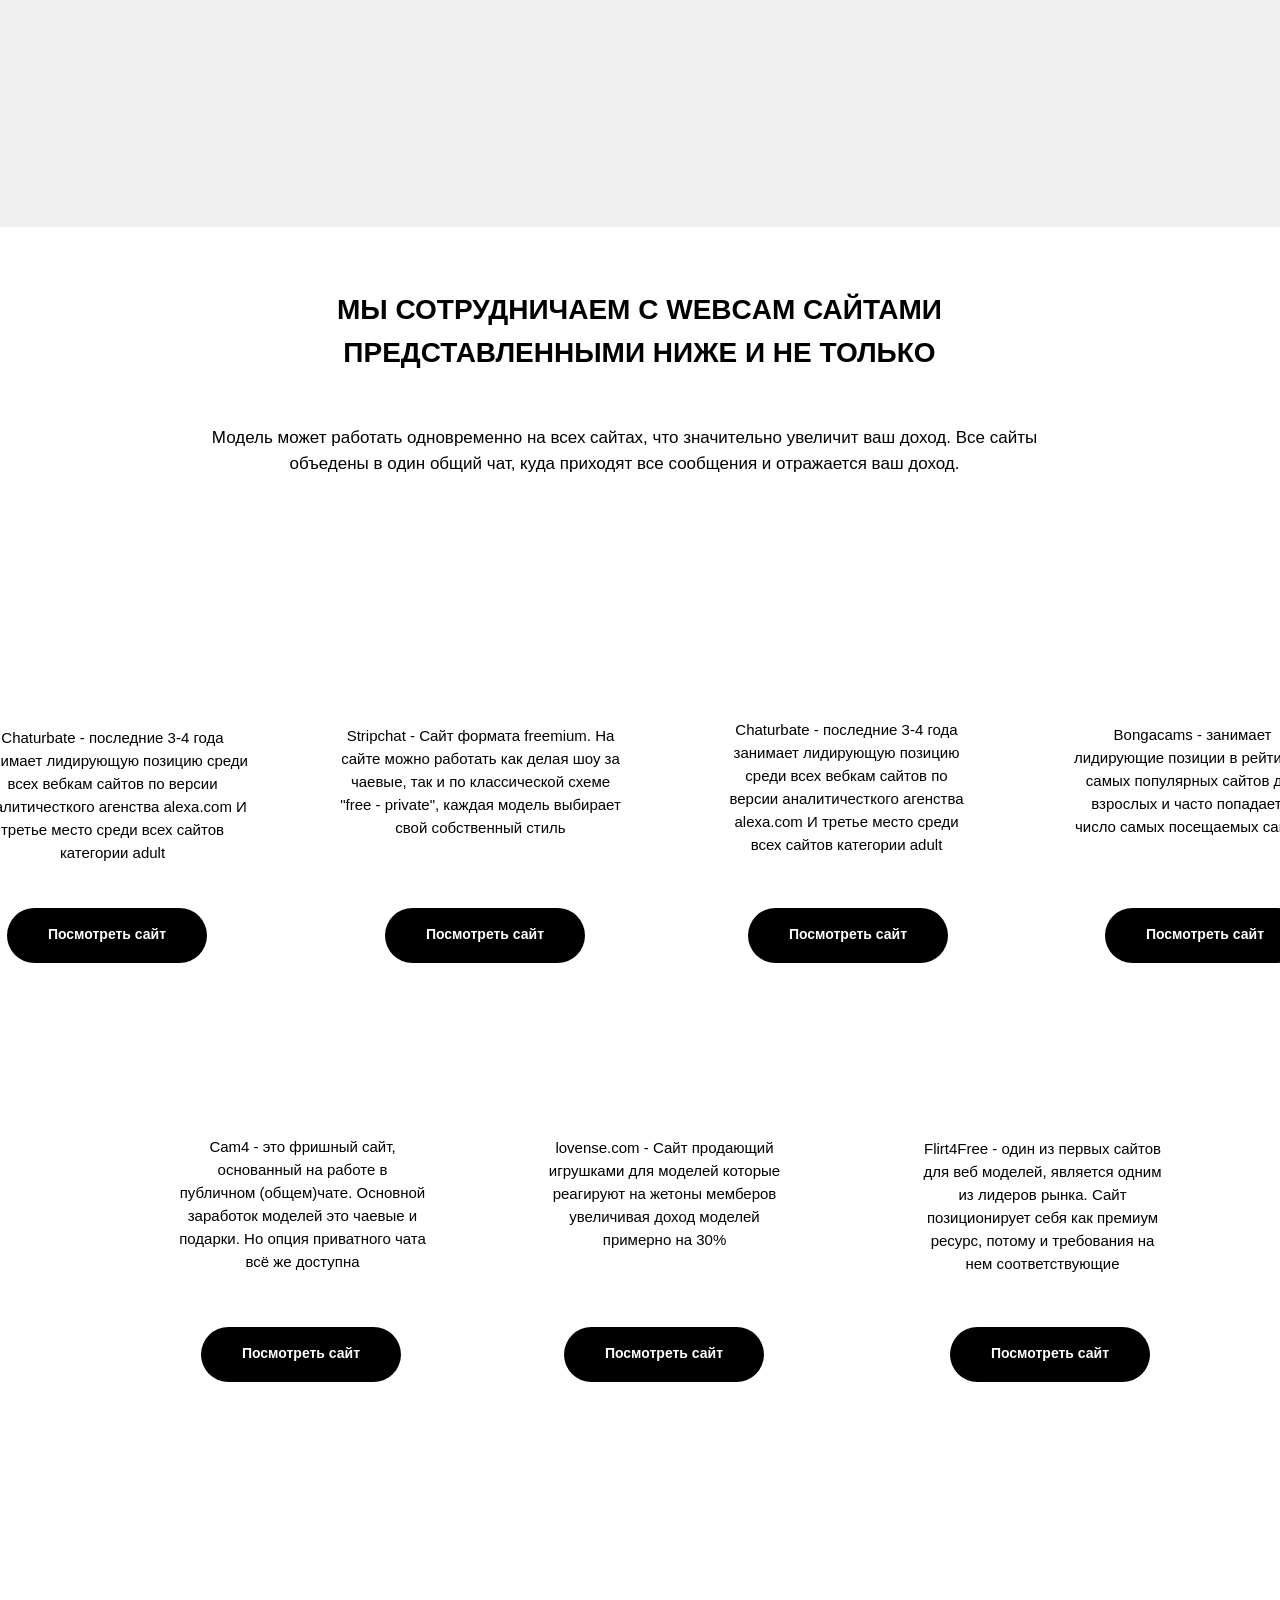
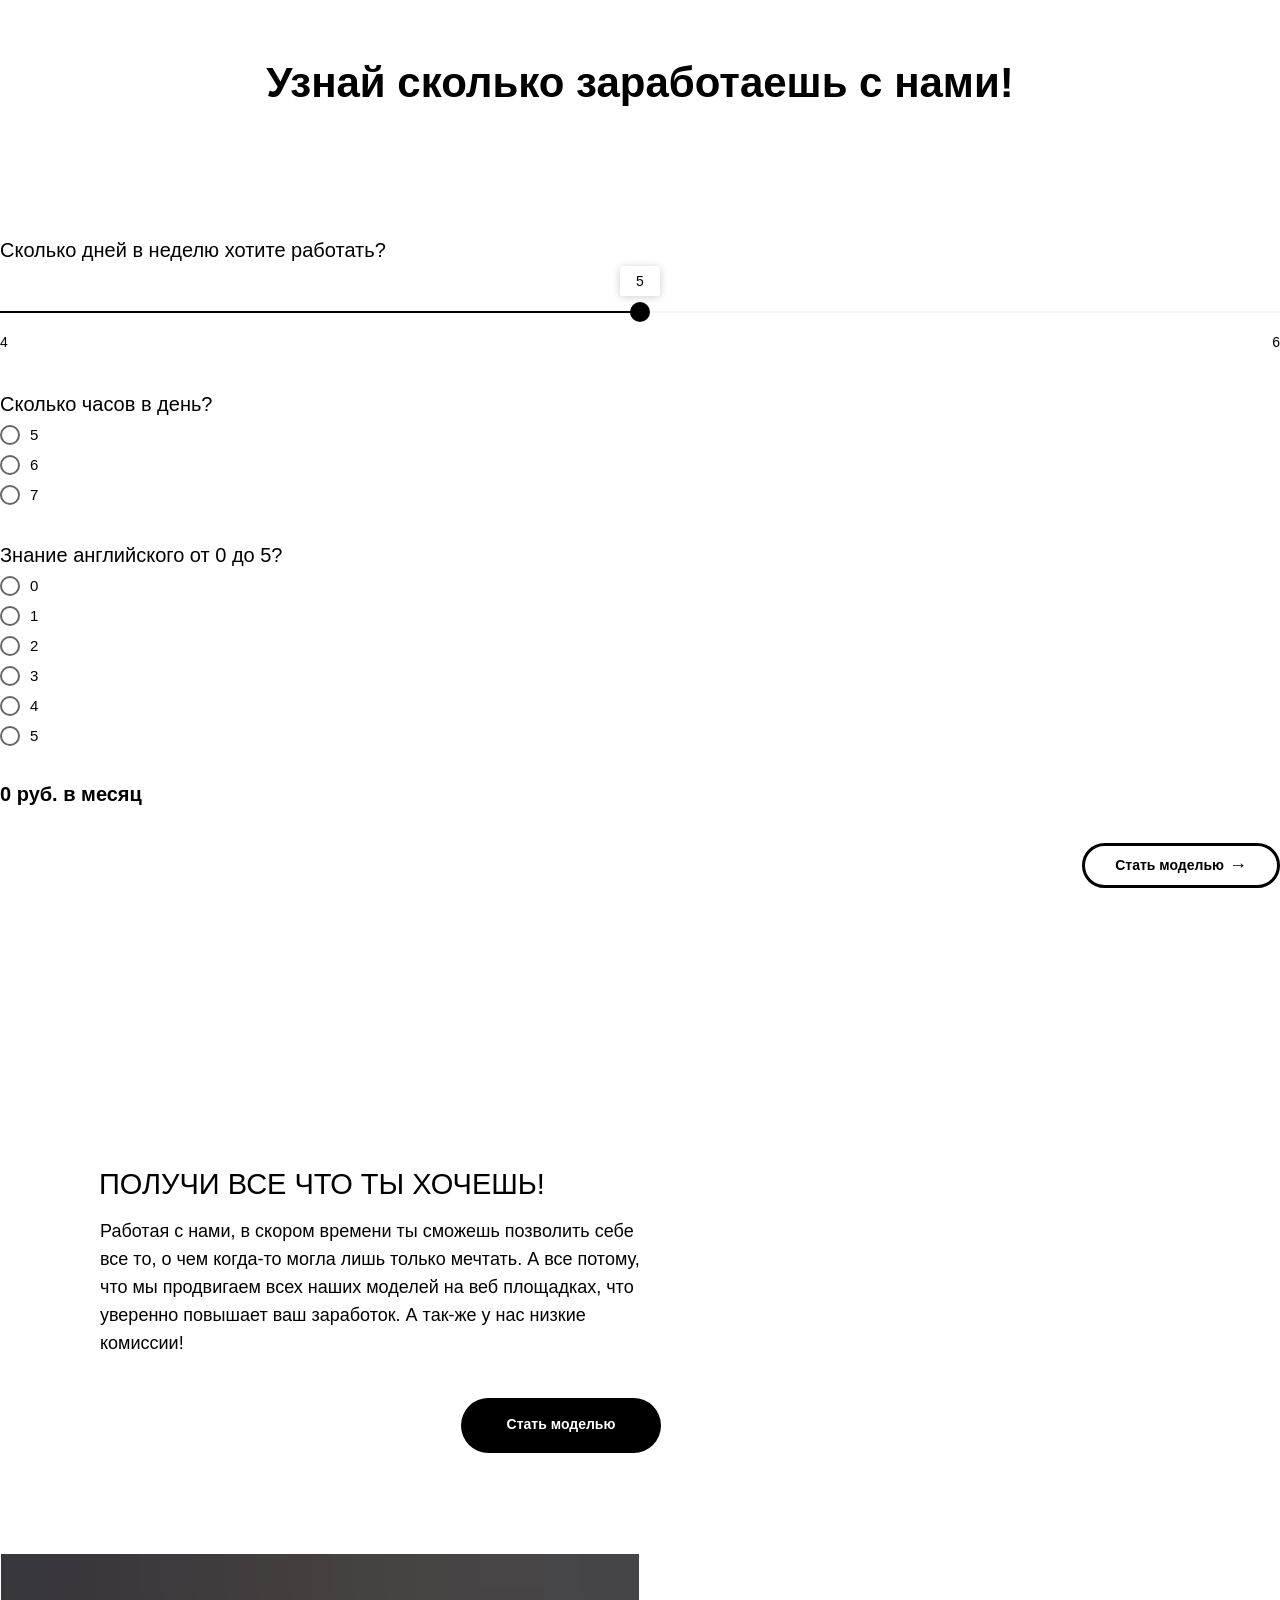
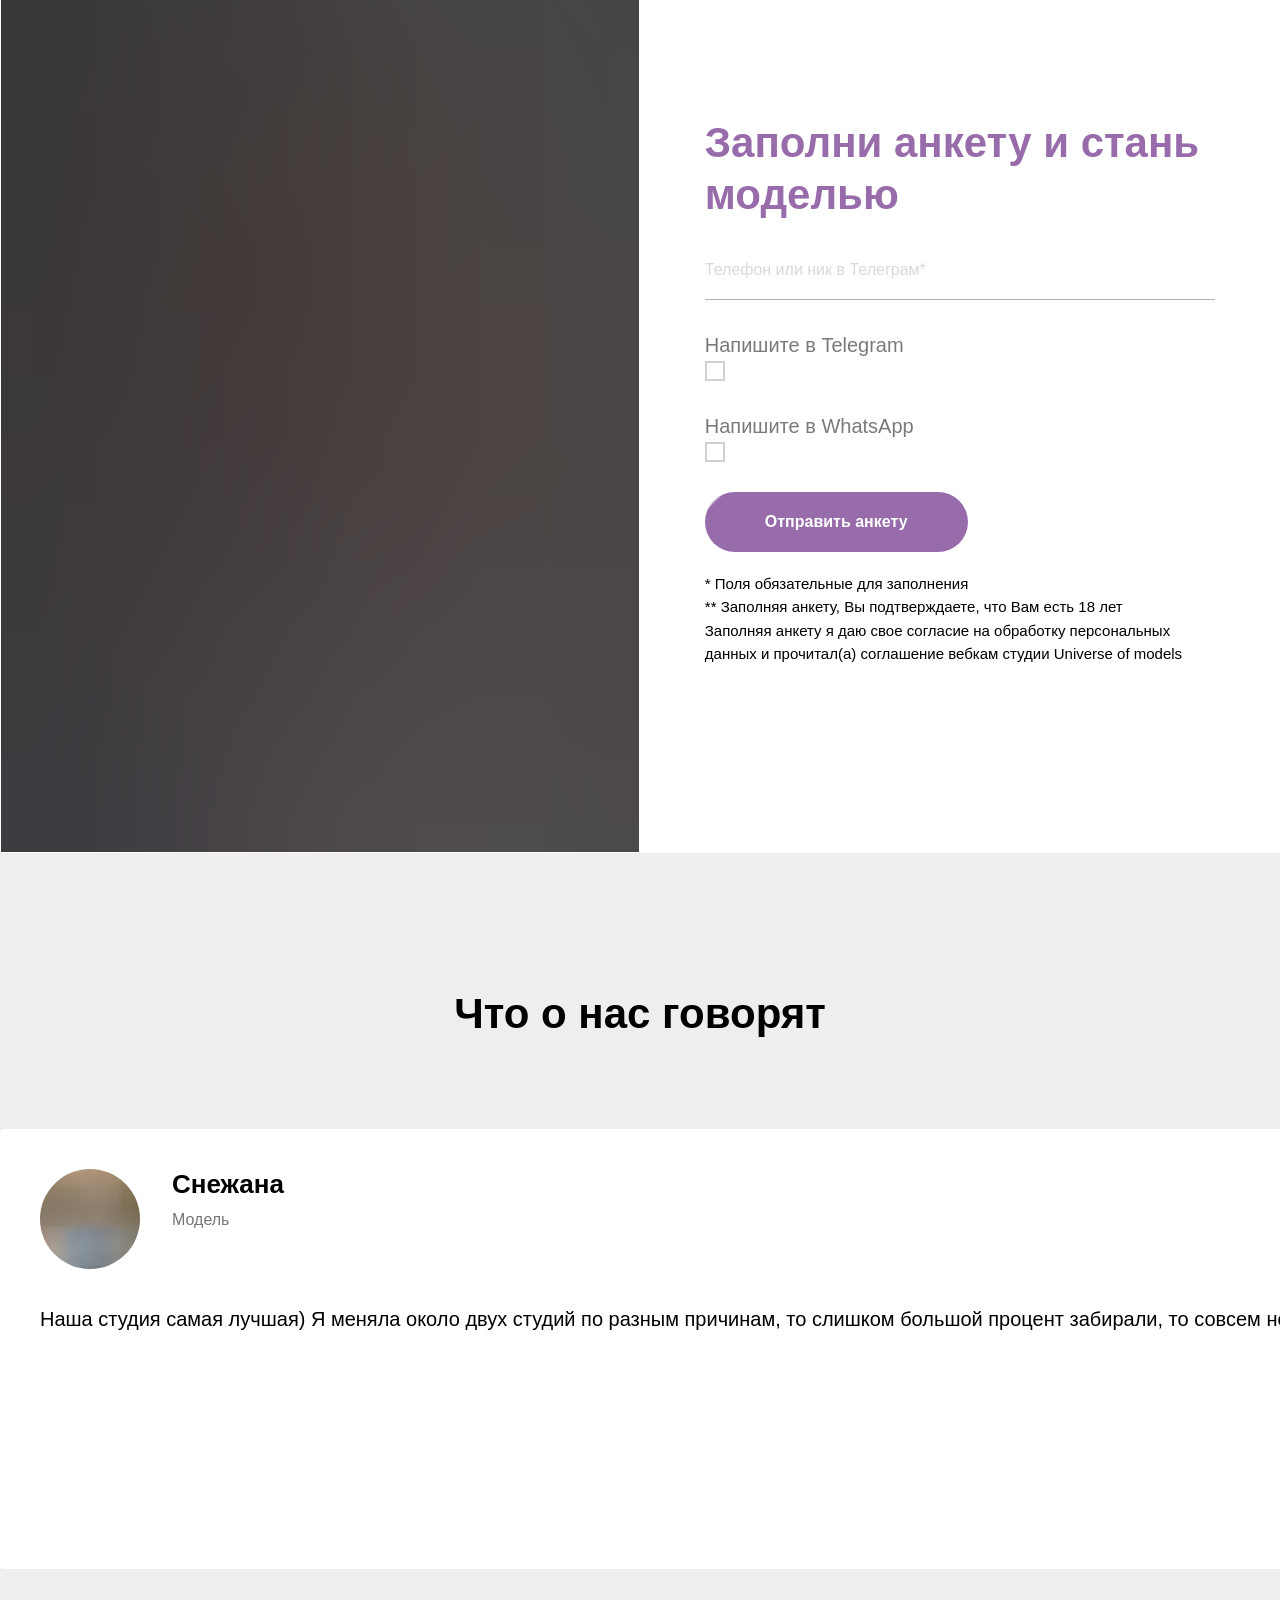
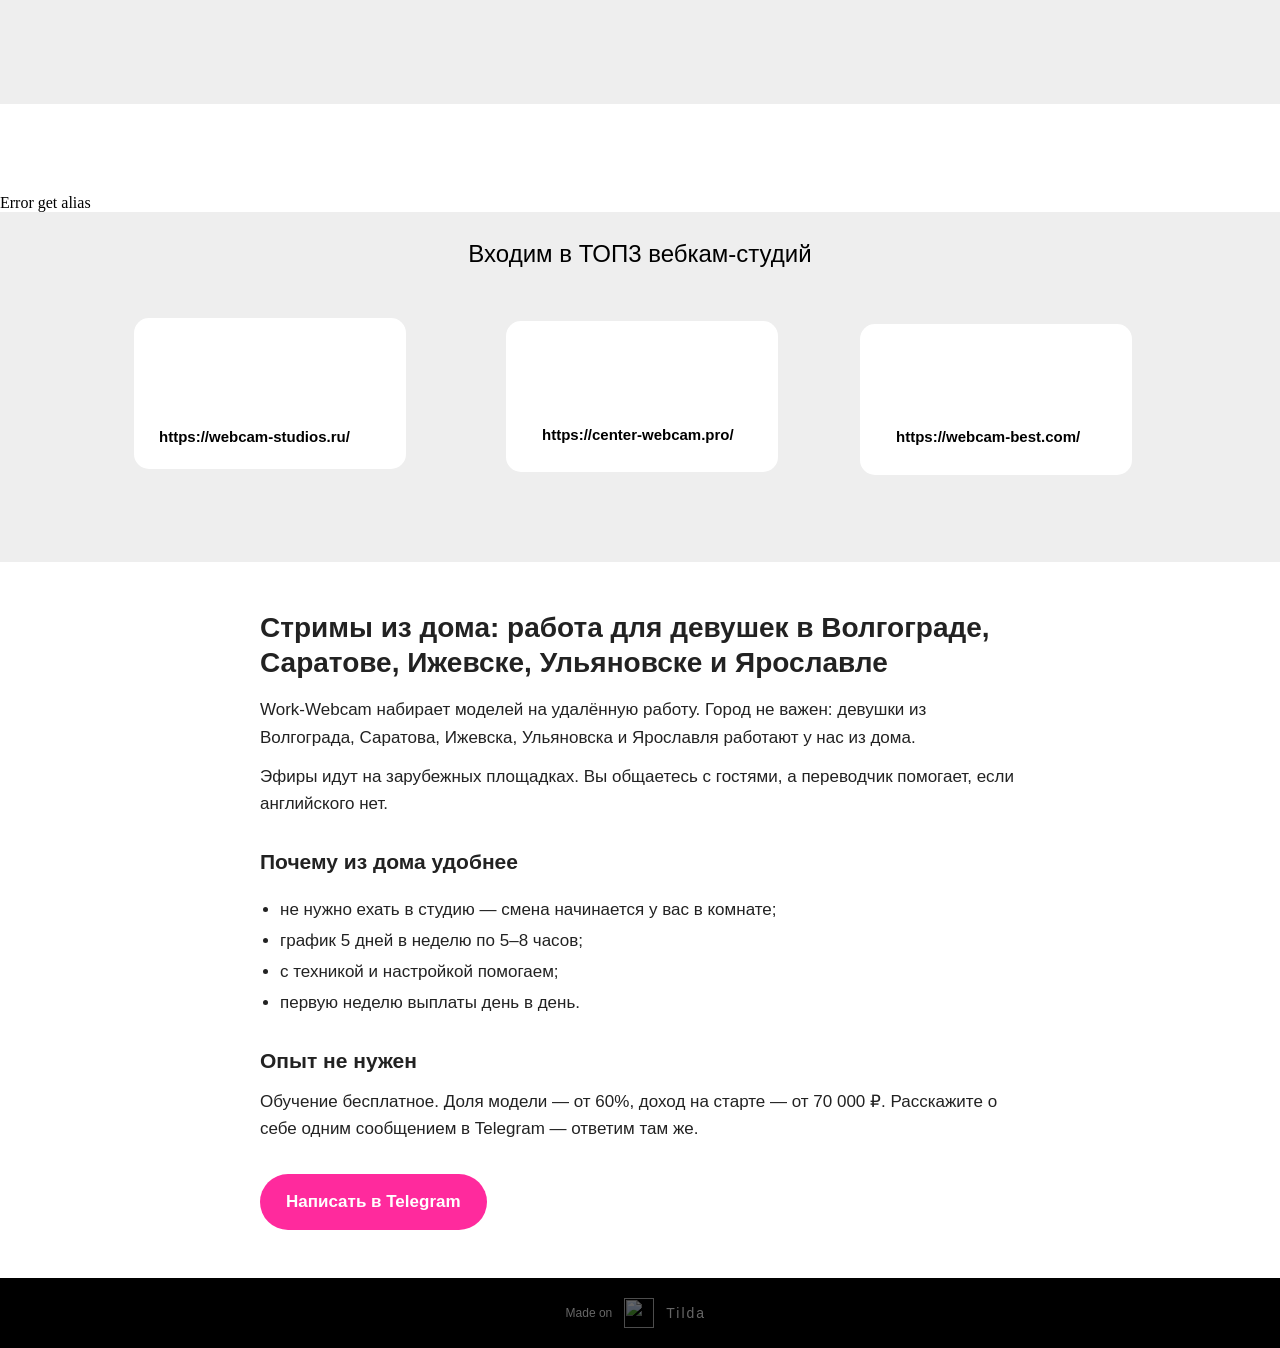
==== commit 77b5f78e: "Блок «работа онлайн из вашего города» и «без опыта» — свой текст Co-Authored-By: Claude Opus 5.5 (1M" ====
--- a/index.html
+++ b/index.html
@@ -361,5 +361,16 @@
 В сфере вебкама уже 3 месяца. Было страшно начинать, но я благодарна высшим силам, что попала именно в эту студию. Замечательный руководитель, которая всегда подскажет, как и что лучше сделать. <br />Девочки, кто боится, но хочет работать вебкам моделью - смело обращайтесь в эту студию. Вас никто не будет заставлять делать то, что Вам не нравится весь стрим. Вам подберут стиль работы, который подходит Вам.<br />А самое главное - Вы будете работать так, как Вам комфортно. Работать без всякого морального давления, с сильной поддержкой. У нас в студии есть психолог, который проводит обучение, что помогает не только в работе, но и в жизни.
 </div> </div> </div> </div> </div> </div> </div> <script>t_onReady(function() {t_onFuncLoad('t958_init',function() {t958_init('718528330');});});</script> </div> <div id="rec596740426" class="r t-rec t-rec_pt_90" style="padding-top:90px; " data-record-type="121">
 Error get alias
-</div> <div id="rec718528329" class="r t-rec" style=" " data-animationappear="off" data-record-type="396"> <!-- T396 --> <style>#rec718528329 .t396__artboard {height:350px;background-color:#eeeeee;}#rec718528329 .t396__filter {height:350px;}#rec718528329 .t396__carrier{height:350px;background-position:center center;background-attachment:scroll;background-size:cover;background-repeat:no-repeat;}@media screen and (max-width:1199px) {#rec718528329 .t396__artboard,#rec718528329 .t396__filter,#rec718528329 .t396__carrier {}#rec718528329 .t396__filter {}#rec718528329 .t396__carrier {background-attachment:scroll;}}@media screen and (max-width:959px) {#rec718528329 .t396__artboard,#rec718528329 .t396__filter,#rec718528329 .t396__carrier {}#rec718528329 .t396__filter {}#rec718528329 .t396__carrier {background-attachment:scroll;}}@media screen and (max-width:639px) {#rec718528329 .t396__artboard,#rec718528329 .t396__filter,#rec718528329 .t396__carrier {}#rec718528329 .t396__filter {}#rec718528329 .t396__carrier {background-attachment:scroll;}}@media screen and (max-width:479px) {#rec718528329 .t396__artboard,#rec718528329 .t396__filter,#rec718528329 .t396__carrier {height:770px;}#rec718528329 .t396__filter {}#rec718528329 .t396__carrier {background-attachment:scroll;}}#rec718528329 .tn-elem[data-elem-id="1703523152781"]{z-index:2;top:106px;left:calc(50% - 600px + 94px);width:272px;height:151px;}#rec718528329 .tn-elem[data-elem-id="1703523152781"] .tn-atom {border-radius:15px;background-color:#ffffff;background-position:center center;border-color:transparent ;border-style:solid;}@media screen and (max-width:1199px) {}@media screen and (max-width:959px) {}@media screen and (max-width:639px) {}@media screen and (max-width:479px) {#rec718528329 .tn-elem[data-elem-id="1703523152781"] {top:126px;left:calc(50% - 160px + 23px);}}#rec718528329 .tn-elem[data-elem-id="1703523233663"]{z-index:3;top:121px;left:calc(50% - 600px + 112px);width:45px;height:auto;}#rec718528329 .tn-elem[data-elem-id="1703523233663"] .tn-atom{background-position:center center;border-color:transparent ;border-style:solid;}@media screen and (max-width:1199px) {}@media screen and (max-width:959px) {}@media screen and (max-width:639px) {}@media screen and (max-width:479px) {#rec718528329 .tn-elem[data-elem-id="1703523233663"] {top:141px;left:calc(50% - 160px + 39px);height:auto;}}#rec718528329 .tn-elem[data-elem-id="1703523295837"]{color:#000000;z-index:4;top:210px;left:calc(50% - 600px + 116px);width:226px;height:auto;}#rec718528329 .tn-elem[data-elem-id="1703523295837"] .tn-atom{color:#000000;font-size:15px;font-family:'Montserrat',Arial,sans-serif;line-height:1.55;font-weight:600;background-position:center center;border-color:transparent ;border-style:solid;}@media screen and (max-width:1199px) {}@media screen and (max-width:959px) {}@media screen and (max-width:639px) {}@media screen and (max-width:479px) {#rec718528329 .tn-elem[data-elem-id="1703523295837"] {top:228px;left:calc(50% - 160px + 43px);height:auto;}}#rec718528329 .tn-elem[data-elem-id="1703523388780"]{z-index:5;top:173px;left:calc(50% - 600px + 113px);width:117px;height:auto;}#rec718528329 .tn-elem[data-elem-id="1703523388780"] .tn-atom{background-position:center center;border-color:transparent ;border-style:solid;}@media screen and (max-width:1199px) {}@media screen and (max-width:959px) {}@media screen and (max-width:639px) {}@media screen and (max-width:479px) {#rec718528329 .tn-elem[data-elem-id="1703523388780"] {top:191px;left:calc(50% - 160px + 41px);height:auto;}}#rec718528329 .tn-elem[data-elem-id="1703523457677"]{z-index:6;top:109px;left:calc(50% - 600px + 466px);width:272px;height:151px;}#rec718528329 .tn-elem[data-elem-id="1703523457677"] .tn-atom {border-radius:15px;background-color:#ffffff;background-position:center center;border-color:transparent ;border-style:solid;}@media screen and (max-width:1199px) {}@media screen and (max-width:959px) {}@media screen and (max-width:639px) {}@media screen and (max-width:479px) {#rec718528329 .tn-elem[data-elem-id="1703523457677"] {top:326px;left:calc(50% - 160px + 24px);}}#rec718528329 .tn-elem[data-elem-id="1703523457683"]{z-index:7;top:138px;left:calc(50% - 600px + 497px);width:219px;height:auto;}#rec718528329 .tn-elem[data-elem-id="1703523457683"] .tn-atom{background-position:center center;border-color:transparent ;border-style:solid;}@media screen and (max-width:1199px) {}@media screen and (max-width:959px) {}@media screen and (max-width:639px) {}@media screen and (max-width:479px) {#rec718528329 .tn-elem[data-elem-id="1703523457683"] {top:355px;left:calc(50% - 160px + 54px);height:auto;}}#rec718528329 .tn-elem[data-elem-id="1703523457692"]{color:#000000;z-index:8;top:208px;left:calc(50% - 600px + 499px);width:278px;height:auto;}#rec718528329 .tn-elem[data-elem-id="1703523457692"] .tn-atom{color:#000000;font-size:15px;font-family:'Montserrat',Arial,sans-serif;line-height:1.55;font-weight:600;background-position:center center;border-color:transparent ;border-style:solid;}@media screen and (max-width:1199px) {}@media screen and (max-width:959px) {}@media screen and (max-width:639px) {}@media screen and (max-width:479px) {#rec718528329 .tn-elem[data-elem-id="1703523457692"] {top:425px;left:calc(50% - 160px + 56px);height:auto;}}#rec718528329 .tn-elem[data-elem-id="1703523457695"]{z-index:9;top:175px;left:calc(50% - 600px + 498px);width:117px;height:auto;}#rec718528329 .tn-elem[data-elem-id="1703523457695"] .tn-atom{background-position:center center;border-color:transparent ;border-style:solid;}@media screen and (max-width:1199px) {}@media screen and (max-width:959px) {}@media screen and (max-width:639px) {}@media screen and (max-width:479px) {#rec718528329 .tn-elem[data-elem-id="1703523457695"] {top:392px;left:calc(50% - 160px + 55px);height:auto;}}#rec718528329 .tn-elem[data-elem-id="1703523623185"]{z-index:10;top:112px;left:calc(50% - 600px + 820px);width:272px;height:151px;}#rec718528329 .tn-elem[data-elem-id="1703523623185"] .tn-atom {border-radius:15px;background-color:#ffffff;background-position:center center;border-color:transparent ;border-style:solid;}@media screen and (max-width:1199px) {}@media screen and (max-width:959px) {}@media screen and (max-width:639px) {}@media screen and (max-width:479px) {#rec718528329 .tn-elem[data-elem-id="1703523623185"] {top:523px;left:calc(50% - 160px + 25px);}}#rec718528329 .tn-elem[data-elem-id="1703523623192"]{z-index:11;top:140px;left:calc(50% - 600px + 851px);width:209px;height:auto;}#rec718528329 .tn-elem[data-elem-id="1703523623192"] .tn-atom{background-position:center center;border-color:transparent ;border-style:solid;}@media screen and (max-width:1199px) {}@media screen and (max-width:959px) {}@media screen and (max-width:639px) {}@media screen and (max-width:479px) {#rec718528329 .tn-elem[data-elem-id="1703523623192"] {top:551px;left:calc(50% - 160px + 55px);height:auto;}}#rec718528329 .tn-elem[data-elem-id="1703523623199"]{color:#000000;z-index:12;top:210px;left:calc(50% - 600px + 853px);width:278px;height:auto;}#rec718528329 .tn-elem[data-elem-id="1703523623199"] .tn-atom{color:#000000;font-size:15px;font-family:'Montserrat',Arial,sans-serif;line-height:1.55;font-weight:600;background-position:center center;border-color:transparent ;border-style:solid;}@media screen and (max-width:1199px) {}@media screen and (max-width:959px) {}@media screen and (max-width:639px) {}@media screen and (max-width:479px) {#rec718528329 .tn-elem[data-elem-id="1703523623199"] {top:621px;left:calc(50% - 160px + 58px);height:auto;}}#rec718528329 .tn-elem[data-elem-id="1703523623203"]{z-index:13;top:177px;left:calc(50% - 600px + 849px);width:117px;height:auto;}#rec718528329 .tn-elem[data-elem-id="1703523623203"] .tn-atom{background-position:center center;border-color:transparent ;border-style:solid;}@media screen and (max-width:1199px) {}@media screen and (max-width:959px) {}@media screen and (max-width:639px) {}@media screen and (max-width:479px) {#rec718528329 .tn-elem[data-elem-id="1703523623203"] {top:588px;left:calc(50% - 160px + 53px);height:auto;}}#rec718528329 .tn-elem[data-elem-id="1703523727929"]{color:#000000;text-align:center;z-index:14;top:20px;left:calc(50% - 600px + 320px);width:560px;height:auto;}#rec718528329 .tn-elem[data-elem-id="1703523727929"] .tn-atom{color:#000000;font-size:24px;font-family:'Montserrat',Arial,sans-serif;line-height:1.55;font-weight:500;background-position:center center;border-color:transparent ;border-style:solid;}@media screen and (max-width:1199px) {}@media screen and (max-width:959px) {}@media screen and (max-width:639px) {}@media screen and (max-width:479px) {#rec718528329 .tn-elem[data-elem-id="1703523727929"] {top:51px;left:calc(50% - 160px + 9px);width:305px;height:auto;}#rec718528329 .tn-elem[data-elem-id="1703523727929"] .tn-atom{font-size:16px;}}</style> <div class='t396'> <div class="t396__artboard" data-artboard-recid="718528329" data-artboard-screens="320,480,640,960,1200" data-artboard-height="350" data-artboard-valign="center" data-artboard-upscale="grid" data-artboard-height-res-320="770"> <div class="t396__carrier" data-artboard-recid="718528329"></div> <div class="t396__filter" data-artboard-recid="718528329"></div> <div class='t396__elem tn-elem tn-elem__7185283291703523152781' data-elem-id='1703523152781' data-elem-type='shape' data-field-top-value="106" data-field-left-value="94" data-field-height-value="151" data-field-width-value="272" data-field-axisy-value="top" data-field-axisx-value="left" data-field-container-value="grid" data-field-topunits-value="px" data-field-leftunits-value="px" data-field-heightunits-value="px" data-field-widthunits-value="px" data-field-top-res-320-value="126" data-field-left-res-320-value="23"> <div class='tn-atom'> </div> </div> <div class='t396__elem tn-elem tn-elem__7185283291703523233663' data-elem-id='1703523233663' data-elem-type='image' data-field-top-value="121" data-field-left-value="112" data-field-width-value="45" data-field-axisy-value="top" data-field-axisx-value="left" data-field-container-value="grid" data-field-topunits-value="px" data-field-leftunits-value="px" data-field-heightunits-value="" data-field-widthunits-value="px" data-field-filewidth-value="100" data-field-fileheight-value="100" data-field-top-res-320-value="141" data-field-left-res-320-value="39"> <div class='tn-atom'> <img class='tn-atom__img t-img' data-original='images/tild3539-6634-4539-a538-343331656538__logo-100.png' alt='' imgfield='tn_img_1703523233663' /> </div> </div> <div class='t396__elem tn-elem tn-elem__7185283291703523295837' data-elem-id='1703523295837' data-elem-type='text' data-field-top-value="210" data-field-left-value="116" data-field-width-value="226" data-field-axisy-value="top" data-field-axisx-value="left" data-field-container-value="grid" data-field-topunits-value="px" data-field-leftunits-value="px" data-field-heightunits-value="" data-field-widthunits-value="px" data-field-top-res-320-value="228" data-field-left-res-320-value="43"> <div class='tn-atom'field='tn_text_1703523295837'>https://webcam-studios.ru/</div> </div> <div class='t396__elem tn-elem tn-elem__7185283291703523388780' data-elem-id='1703523388780' data-elem-type='image' data-field-top-value="173" data-field-left-value="113" data-field-width-value="117" data-field-axisy-value="top" data-field-axisx-value="left" data-field-container-value="grid" data-field-topunits-value="px" data-field-leftunits-value="px" data-field-heightunits-value="" data-field-widthunits-value="px" data-field-filewidth-value="146" data-field-fileheight-value="26" data-field-top-res-320-value="191" data-field-left-res-320-value="41"> <div class='tn-atom'> <img class='tn-atom__img t-img' data-original='images/tild3135-3237-4563-a564-353364303366__z.svg' alt='' imgfield='tn_img_1703523388780' /> </div> </div> <div class='t396__elem tn-elem tn-elem__7185283291703523457677' data-elem-id='1703523457677' data-elem-type='shape' data-field-top-value="109" data-field-left-value="466" data-field-height-value="151" data-field-width-value="272" data-field-axisy-value="top" data-field-axisx-value="left" data-field-container-value="grid" data-field-topunits-value="px" data-field-leftunits-value="px" data-field-heightunits-value="px" data-field-widthunits-value="px" data-field-top-res-320-value="326" data-field-left-res-320-value="24"> <div class='tn-atom'> </div> </div> <div class='t396__elem tn-elem tn-elem__7185283291703523457683' data-elem-id='1703523457683' data-elem-type='image' data-field-top-value="138" data-field-left-value="497" data-field-width-value="219" data-field-axisy-value="top" data-field-axisx-value="left" data-field-container-value="grid" data-field-topunits-value="px" data-field-leftunits-value="px" data-field-heightunits-value="" data-field-widthunits-value="px" data-field-filewidth-value="247" data-field-fileheight-value="20" data-field-top-res-320-value="355" data-field-left-res-320-value="54"> <div class='tn-atom'> <img class='tn-atom__img t-img' data-original='images/tild3735-6630-4735-a533-366164306436__webcam_center.svg' alt='' imgfield='tn_img_1703523457683' /> </div> </div> <div class='t396__elem tn-elem tn-elem__7185283291703523457692' data-elem-id='1703523457692' data-elem-type='text' data-field-top-value="208" data-field-left-value="499" data-field-width-value="278" data-field-axisy-value="top" data-field-axisx-value="left" data-field-container-value="grid" data-field-topunits-value="px" data-field-leftunits-value="px" data-field-heightunits-value="" data-field-widthunits-value="px" data-field-top-res-320-value="425" data-field-left-res-320-value="56"> <div class='tn-atom'field='tn_text_1703523457692'>https://center-webcam.pro/</div> </div> <div class='t396__elem tn-elem tn-elem__7185283291703523457695' data-elem-id='1703523457695' data-elem-type='image' data-field-top-value="175" data-field-left-value="498" data-field-width-value="117" data-field-axisy-value="top" data-field-axisx-value="left" data-field-container-value="grid" data-field-topunits-value="px" data-field-leftunits-value="px" data-field-heightunits-value="" data-field-widthunits-value="px" data-field-filewidth-value="146" data-field-fileheight-value="26" data-field-top-res-320-value="392" data-field-left-res-320-value="55"> <div class='tn-atom'> <img class='tn-atom__img t-img' data-original='images/tild3135-3237-4563-a564-353364303366__z.svg' alt='' imgfield='tn_img_1703523457695' /> </div> </div> <div class='t396__elem tn-elem tn-elem__7185283291703523623185' data-elem-id='1703523623185' data-elem-type='shape' data-field-top-value="112" data-field-left-value="820" data-field-height-value="151" data-field-width-value="272" data-field-axisy-value="top" data-field-axisx-value="left" data-field-container-value="grid" data-field-topunits-value="px" data-field-leftunits-value="px" data-field-heightunits-value="px" data-field-widthunits-value="px" data-field-top-res-320-value="523" data-field-left-res-320-value="25"> <div class='tn-atom'> </div> </div> <div class='t396__elem tn-elem tn-elem__7185283291703523623192' data-elem-id='1703523623192' data-elem-type='image' data-field-top-value="140" data-field-left-value="851" data-field-width-value="209" data-field-axisy-value="top" data-field-axisx-value="left" data-field-container-value="grid" data-field-topunits-value="px" data-field-leftunits-value="px" data-field-heightunits-value="" data-field-widthunits-value="px" data-field-filewidth-value="280" data-field-fileheight-value="30" data-field-top-res-320-value="551" data-field-left-res-320-value="55"> <div class='tn-atom'> <img class='tn-atom__img t-img' data-original='images/tild6162-3566-4337-b165-366563356534__media-3.svg' alt='' imgfield='tn_img_1703523623192' /> </div> </div> <div class='t396__elem tn-elem tn-elem__7185283291703523623199' data-elem-id='1703523623199' data-elem-type='text' data-field-top-value="210" data-field-left-value="853" data-field-width-value="278" data-field-axisy-value="top" data-field-axisx-value="left" data-field-container-value="grid" data-field-topunits-value="px" data-field-leftunits-value="px" data-field-heightunits-value="" data-field-widthunits-value="px" data-field-top-res-320-value="621" data-field-left-res-320-value="58"> <div class='tn-atom'field='tn_text_1703523623199'>https://webcam-best.com/</div> </div> <div class='t396__elem tn-elem tn-elem__7185283291703523623203' data-elem-id='1703523623203' data-elem-type='image' data-field-top-value="177" data-field-left-value="849" data-field-width-value="117" data-field-axisy-value="top" data-field-axisx-value="left" data-field-container-value="grid" data-field-topunits-value="px" data-field-leftunits-value="px" data-field-heightunits-value="" data-field-widthunits-value="px" data-field-filewidth-value="146" data-field-fileheight-value="26" data-field-top-res-320-value="588" data-field-left-res-320-value="53"> <div class='tn-atom'> <img class='tn-atom__img t-img' data-original='images/tild3135-3237-4563-a564-353364303366__z.svg' alt='' imgfield='tn_img_1703523623203' /> </div> </div> <div class='t396__elem tn-elem tn-elem__7185283291703523727929' data-elem-id='1703523727929' data-elem-type='text' data-field-top-value="20" data-field-left-value="320" data-field-width-value="560" data-field-axisy-value="top" data-field-axisx-value="left" data-field-container-value="grid" data-field-topunits-value="px" data-field-leftunits-value="px" data-field-heightunits-value="" data-field-widthunits-value="px" data-field-top-res-320-value="51" data-field-left-res-320-value="9" data-field-width-res-320-value="305"> <div class='tn-atom'field='tn_text_1703523727929'>Входим в ТОП3 вебкам-студий</div> </div> </div> </div> <script>t_onReady(function() {t_onFuncLoad('t396_init',function() {t396_init('718528329');});});</script> <!-- /T396 --> </div> </div> <!--/allrecords--> <!-- Tilda copyright. Don't remove this line --><div class="t-tildalabel " id="tildacopy" data-tilda-sign="9528705#45246509"><a href="https://tilda.cc/" class="t-tildalabel__link"><div class="t-tildalabel__wrapper"><div class="t-tildalabel__txtleft">Made on </div><div class="t-tildalabel__wrapimg"><img src="images/tildacopy.png" class="t-tildalabel__img" fetchpriority="low" alt=""></div><div class="t-tildalabel__txtright">Tilda</div></div></a></div> <!-- Stat --> <script type="text/javascript">if(!window.mainTracker) {window.mainTracker='tilda';}
+</div> <div id="rec718528329" class="r t-rec" style=" " data-animationappear="off" data-record-type="396"> <!-- T396 --> <style>#rec718528329 .t396__artboard {height:350px;background-color:#eeeeee;}#rec718528329 .t396__filter {height:350px;}#rec718528329 .t396__carrier{height:350px;background-position:center center;background-attachment:scroll;background-size:cover;background-repeat:no-repeat;}@media screen and (max-width:1199px) {#rec718528329 .t396__artboard,#rec718528329 .t396__filter,#rec718528329 .t396__carrier {}#rec718528329 .t396__filter {}#rec718528329 .t396__carrier {background-attachment:scroll;}}@media screen and (max-width:959px) {#rec718528329 .t396__artboard,#rec718528329 .t396__filter,#rec718528329 .t396__carrier {}#rec718528329 .t396__filter {}#rec718528329 .t396__carrier {background-attachment:scroll;}}@media screen and (max-width:639px) {#rec718528329 .t396__artboard,#rec718528329 .t396__filter,#rec718528329 .t396__carrier {}#rec718528329 .t396__filter {}#rec718528329 .t396__carrier {background-attachment:scroll;}}@media screen and (max-width:479px) {#rec718528329 .t396__artboard,#rec718528329 .t396__filter,#rec718528329 .t396__carrier {height:770px;}#rec718528329 .t396__filter {}#rec718528329 .t396__carrier {background-attachment:scroll;}}#rec718528329 .tn-elem[data-elem-id="1703523152781"]{z-index:2;top:106px;left:calc(50% - 600px + 94px);width:272px;height:151px;}#rec718528329 .tn-elem[data-elem-id="1703523152781"] .tn-atom {border-radius:15px;background-color:#ffffff;background-position:center center;border-color:transparent ;border-style:solid;}@media screen and (max-width:1199px) {}@media screen and (max-width:959px) {}@media screen and (max-width:639px) {}@media screen and (max-width:479px) {#rec718528329 .tn-elem[data-elem-id="1703523152781"] {top:126px;left:calc(50% - 160px + 23px);}}#rec718528329 .tn-elem[data-elem-id="1703523233663"]{z-index:3;top:121px;left:calc(50% - 600px + 112px);width:45px;height:auto;}#rec718528329 .tn-elem[data-elem-id="1703523233663"] .tn-atom{background-position:center center;border-color:transparent ;border-style:solid;}@media screen and (max-width:1199px) {}@media screen and (max-width:959px) {}@media screen and (max-width:639px) {}@media screen and (max-width:479px) {#rec718528329 .tn-elem[data-elem-id="1703523233663"] {top:141px;left:calc(50% - 160px + 39px);height:auto;}}#rec718528329 .tn-elem[data-elem-id="1703523295837"]{color:#000000;z-index:4;top:210px;left:calc(50% - 600px + 116px);width:226px;height:auto;}#rec718528329 .tn-elem[data-elem-id="1703523295837"] .tn-atom{color:#000000;font-size:15px;font-family:'Montserrat',Arial,sans-serif;line-height:1.55;font-weight:600;background-position:center center;border-color:transparent ;border-style:solid;}@media screen and (max-width:1199px) {}@media screen and (max-width:959px) {}@media screen and (max-width:639px) {}@media screen and (max-width:479px) {#rec718528329 .tn-elem[data-elem-id="1703523295837"] {top:228px;left:calc(50% - 160px + 43px);height:auto;}}#rec718528329 .tn-elem[data-elem-id="1703523388780"]{z-index:5;top:173px;left:calc(50% - 600px + 113px);width:117px;height:auto;}#rec718528329 .tn-elem[data-elem-id="1703523388780"] .tn-atom{background-position:center center;border-color:transparent ;border-style:solid;}@media screen and (max-width:1199px) {}@media screen and (max-width:959px) {}@media screen and (max-width:639px) {}@media screen and (max-width:479px) {#rec718528329 .tn-elem[data-elem-id="1703523388780"] {top:191px;left:calc(50% - 160px + 41px);height:auto;}}#rec718528329 .tn-elem[data-elem-id="1703523457677"]{z-index:6;top:109px;left:calc(50% - 600px + 466px);width:272px;height:151px;}#rec718528329 .tn-elem[data-elem-id="1703523457677"] .tn-atom {border-radius:15px;background-color:#ffffff;background-position:center center;border-color:transparent ;border-style:solid;}@media screen and (max-width:1199px) {}@media screen and (max-width:959px) {}@media screen and (max-width:639px) {}@media screen and (max-width:479px) {#rec718528329 .tn-elem[data-elem-id="1703523457677"] {top:326px;left:calc(50% - 160px + 24px);}}#rec718528329 .tn-elem[data-elem-id="1703523457683"]{z-index:7;top:138px;left:calc(50% - 600px + 497px);width:219px;height:auto;}#rec718528329 .tn-elem[data-elem-id="1703523457683"] .tn-atom{background-position:center center;border-color:transparent ;border-style:solid;}@media screen and (max-width:1199px) {}@media screen and (max-width:959px) {}@media screen and (max-width:639px) {}@media screen and (max-width:479px) {#rec718528329 .tn-elem[data-elem-id="1703523457683"] {top:355px;left:calc(50% - 160px + 54px);height:auto;}}#rec718528329 .tn-elem[data-elem-id="1703523457692"]{color:#000000;z-index:8;top:208px;left:calc(50% - 600px + 499px);width:278px;height:auto;}#rec718528329 .tn-elem[data-elem-id="1703523457692"] .tn-atom{color:#000000;font-size:15px;font-family:'Montserrat',Arial,sans-serif;line-height:1.55;font-weight:600;background-position:center center;border-color:transparent ;border-style:solid;}@media screen and (max-width:1199px) {}@media screen and (max-width:959px) {}@media screen and (max-width:639px) {}@media screen and (max-width:479px) {#rec718528329 .tn-elem[data-elem-id="1703523457692"] {top:425px;left:calc(50% - 160px + 56px);height:auto;}}#rec718528329 .tn-elem[data-elem-id="1703523457695"]{z-index:9;top:175px;left:calc(50% - 600px + 498px);width:117px;height:auto;}#rec718528329 .tn-elem[data-elem-id="1703523457695"] .tn-atom{background-position:center center;border-color:transparent ;border-style:solid;}@media screen and (max-width:1199px) {}@media screen and (max-width:959px) {}@media screen and (max-width:639px) {}@media screen and (max-width:479px) {#rec718528329 .tn-elem[data-elem-id="1703523457695"] {top:392px;left:calc(50% - 160px + 55px);height:auto;}}#rec718528329 .tn-elem[data-elem-id="1703523623185"]{z-index:10;top:112px;left:calc(50% - 600px + 820px);width:272px;height:151px;}#rec718528329 .tn-elem[data-elem-id="1703523623185"] .tn-atom {border-radius:15px;background-color:#ffffff;background-position:center center;border-color:transparent ;border-style:solid;}@media screen and (max-width:1199px) {}@media screen and (max-width:959px) {}@media screen and (max-width:639px) {}@media screen and (max-width:479px) {#rec718528329 .tn-elem[data-elem-id="1703523623185"] {top:523px;left:calc(50% - 160px + 25px);}}#rec718528329 .tn-elem[data-elem-id="1703523623192"]{z-index:11;top:140px;left:calc(50% - 600px + 851px);width:209px;height:auto;}#rec718528329 .tn-elem[data-elem-id="1703523623192"] .tn-atom{background-position:center center;border-color:transparent ;border-style:solid;}@media screen and (max-width:1199px) {}@media screen and (max-width:959px) {}@media screen and (max-width:639px) {}@media screen and (max-width:479px) {#rec718528329 .tn-elem[data-elem-id="1703523623192"] {top:551px;left:calc(50% - 160px + 55px);height:auto;}}#rec718528329 .tn-elem[data-elem-id="1703523623199"]{color:#000000;z-index:12;top:210px;left:calc(50% - 600px + 853px);width:278px;height:auto;}#rec718528329 .tn-elem[data-elem-id="1703523623199"] .tn-atom{color:#000000;font-size:15px;font-family:'Montserrat',Arial,sans-serif;line-height:1.55;font-weight:600;background-position:center center;border-color:transparent ;border-style:solid;}@media screen and (max-width:1199px) {}@media screen and (max-width:959px) {}@media screen and (max-width:639px) {}@media screen and (max-width:479px) {#rec718528329 .tn-elem[data-elem-id="1703523623199"] {top:621px;left:calc(50% - 160px + 58px);height:auto;}}#rec718528329 .tn-elem[data-elem-id="1703523623203"]{z-index:13;top:177px;left:calc(50% - 600px + 849px);width:117px;height:auto;}#rec718528329 .tn-elem[data-elem-id="1703523623203"] .tn-atom{background-position:center center;border-color:transparent ;border-style:solid;}@media screen and (max-width:1199px) {}@media screen and (max-width:959px) {}@media screen and (max-width:639px) {}@media screen and (max-width:479px) {#rec718528329 .tn-elem[data-elem-id="1703523623203"] {top:588px;left:calc(50% - 160px + 53px);height:auto;}}#rec718528329 .tn-elem[data-elem-id="1703523727929"]{color:#000000;text-align:center;z-index:14;top:20px;left:calc(50% - 600px + 320px);width:560px;height:auto;}#rec718528329 .tn-elem[data-elem-id="1703523727929"] .tn-atom{color:#000000;font-size:24px;font-family:'Montserrat',Arial,sans-serif;line-height:1.55;font-weight:500;background-position:center center;border-color:transparent ;border-style:solid;}@media screen and (max-width:1199px) {}@media screen and (max-width:959px) {}@media screen and (max-width:639px) {}@media screen and (max-width:479px) {#rec718528329 .tn-elem[data-elem-id="1703523727929"] {top:51px;left:calc(50% - 160px + 9px);width:305px;height:auto;}#rec718528329 .tn-elem[data-elem-id="1703523727929"] .tn-atom{font-size:16px;}}</style> <div class='t396'> <div class="t396__artboard" data-artboard-recid="718528329" data-artboard-screens="320,480,640,960,1200" data-artboard-height="350" data-artboard-valign="center" data-artboard-upscale="grid" data-artboard-height-res-320="770"> <div class="t396__carrier" data-artboard-recid="718528329"></div> <div class="t396__filter" data-artboard-recid="718528329"></div> <div class='t396__elem tn-elem tn-elem__7185283291703523152781' data-elem-id='1703523152781' data-elem-type='shape' data-field-top-value="106" data-field-left-value="94" data-field-height-value="151" data-field-width-value="272" data-field-axisy-value="top" data-field-axisx-value="left" data-field-container-value="grid" data-field-topunits-value="px" data-field-leftunits-value="px" data-field-heightunits-value="px" data-field-widthunits-value="px" data-field-top-res-320-value="126" data-field-left-res-320-value="23"> <div class='tn-atom'> </div> </div> <div class='t396__elem tn-elem tn-elem__7185283291703523233663' data-elem-id='1703523233663' data-elem-type='image' data-field-top-value="121" data-field-left-value="112" data-field-width-value="45" data-field-axisy-value="top" data-field-axisx-value="left" data-field-container-value="grid" data-field-topunits-value="px" data-field-leftunits-value="px" data-field-heightunits-value="" data-field-widthunits-value="px" data-field-filewidth-value="100" data-field-fileheight-value="100" data-field-top-res-320-value="141" data-field-left-res-320-value="39"> <div class='tn-atom'> <img class='tn-atom__img t-img' data-original='images/tild3539-6634-4539-a538-343331656538__logo-100.png' alt='' imgfield='tn_img_1703523233663' /> </div> </div> <div class='t396__elem tn-elem tn-elem__7185283291703523295837' data-elem-id='1703523295837' data-elem-type='text' data-field-top-value="210" data-field-left-value="116" data-field-width-value="226" data-field-axisy-value="top" data-field-axisx-value="left" data-field-container-value="grid" data-field-topunits-value="px" data-field-leftunits-value="px" data-field-heightunits-value="" data-field-widthunits-value="px" data-field-top-res-320-value="228" data-field-left-res-320-value="43"> <div class='tn-atom'field='tn_text_1703523295837'>https://webcam-studios.ru/</div> </div> <div class='t396__elem tn-elem tn-elem__7185283291703523388780' data-elem-id='1703523388780' data-elem-type='image' data-field-top-value="173" data-field-left-value="113" data-field-width-value="117" data-field-axisy-value="top" data-field-axisx-value="left" data-field-container-value="grid" data-field-topunits-value="px" data-field-leftunits-value="px" data-field-heightunits-value="" data-field-widthunits-value="px" data-field-filewidth-value="146" data-field-fileheight-value="26" data-field-top-res-320-value="191" data-field-left-res-320-value="41"> <div class='tn-atom'> <img class='tn-atom__img t-img' data-original='images/tild3135-3237-4563-a564-353364303366__z.svg' alt='' imgfield='tn_img_1703523388780' /> </div> </div> <div class='t396__elem tn-elem tn-elem__7185283291703523457677' data-elem-id='1703523457677' data-elem-type='shape' data-field-top-value="109" data-field-left-value="466" data-field-height-value="151" data-field-width-value="272" data-field-axisy-value="top" data-field-axisx-value="left" data-field-container-value="grid" data-field-topunits-value="px" data-field-leftunits-value="px" data-field-heightunits-value="px" data-field-widthunits-value="px" data-field-top-res-320-value="326" data-field-left-res-320-value="24"> <div class='tn-atom'> </div> </div> <div class='t396__elem tn-elem tn-elem__7185283291703523457683' data-elem-id='1703523457683' data-elem-type='image' data-field-top-value="138" data-field-left-value="497" data-field-width-value="219" data-field-axisy-value="top" data-field-axisx-value="left" data-field-container-value="grid" data-field-topunits-value="px" data-field-leftunits-value="px" data-field-heightunits-value="" data-field-widthunits-value="px" data-field-filewidth-value="247" data-field-fileheight-value="20" data-field-top-res-320-value="355" data-field-left-res-320-value="54"> <div class='tn-atom'> <img class='tn-atom__img t-img' data-original='images/tild3735-6630-4735-a533-366164306436__webcam_center.svg' alt='' imgfield='tn_img_1703523457683' /> </div> </div> <div class='t396__elem tn-elem tn-elem__7185283291703523457692' data-elem-id='1703523457692' data-elem-type='text' data-field-top-value="208" data-field-left-value="499" data-field-width-value="278" data-field-axisy-value="top" data-field-axisx-value="left" data-field-container-value="grid" data-field-topunits-value="px" data-field-leftunits-value="px" data-field-heightunits-value="" data-field-widthunits-value="px" data-field-top-res-320-value="425" data-field-left-res-320-value="56"> <div class='tn-atom'field='tn_text_1703523457692'>https://center-webcam.pro/</div> </div> <div class='t396__elem tn-elem tn-elem__7185283291703523457695' data-elem-id='1703523457695' data-elem-type='image' data-field-top-value="175" data-field-left-value="498" data-field-width-value="117" data-field-axisy-value="top" data-field-axisx-value="left" data-field-container-value="grid" data-field-topunits-value="px" data-field-leftunits-value="px" data-field-heightunits-value="" data-field-widthunits-value="px" data-field-filewidth-value="146" data-field-fileheight-value="26" data-field-top-res-320-value="392" data-field-left-res-320-value="55"> <div class='tn-atom'> <img class='tn-atom__img t-img' data-original='images/tild3135-3237-4563-a564-353364303366__z.svg' alt='' imgfield='tn_img_1703523457695' /> </div> </div> <div class='t396__elem tn-elem tn-elem__7185283291703523623185' data-elem-id='1703523623185' data-elem-type='shape' data-field-top-value="112" data-field-left-value="820" data-field-height-value="151" data-field-width-value="272" data-field-axisy-value="top" data-field-axisx-value="left" data-field-container-value="grid" data-field-topunits-value="px" data-field-leftunits-value="px" data-field-heightunits-value="px" data-field-widthunits-value="px" data-field-top-res-320-value="523" data-field-left-res-320-value="25"> <div class='tn-atom'> </div> </div> <div class='t396__elem tn-elem tn-elem__7185283291703523623192' data-elem-id='1703523623192' data-elem-type='image' data-field-top-value="140" data-field-left-value="851" data-field-width-value="209" data-field-axisy-value="top" data-field-axisx-value="left" data-field-container-value="grid" data-field-topunits-value="px" data-field-leftunits-value="px" data-field-heightunits-value="" data-field-widthunits-value="px" data-field-filewidth-value="280" data-field-fileheight-value="30" data-field-top-res-320-value="551" data-field-left-res-320-value="55"> <div class='tn-atom'> <img class='tn-atom__img t-img' data-original='images/tild6162-3566-4337-b165-366563356534__media-3.svg' alt='' imgfield='tn_img_1703523623192' /> </div> </div> <div class='t396__elem tn-elem tn-elem__7185283291703523623199' data-elem-id='1703523623199' data-elem-type='text' data-field-top-value="210" data-field-left-value="853" data-field-width-value="278" data-field-axisy-value="top" data-field-axisx-value="left" data-field-container-value="grid" data-field-topunits-value="px" data-field-leftunits-value="px" data-field-heightunits-value="" data-field-widthunits-value="px" data-field-top-res-320-value="621" data-field-left-res-320-value="58"> <div class='tn-atom'field='tn_text_1703523623199'>https://webcam-best.com/</div> </div> <div class='t396__elem tn-elem tn-elem__7185283291703523623203' data-elem-id='1703523623203' data-elem-type='image' data-field-top-value="177" data-field-left-value="849" data-field-width-value="117" data-field-axisy-value="top" data-field-axisx-value="left" data-field-container-value="grid" data-field-topunits-value="px" data-field-leftunits-value="px" data-field-heightunits-value="" data-field-widthunits-value="px" data-field-filewidth-value="146" data-field-fileheight-value="26" data-field-top-res-320-value="588" data-field-left-res-320-value="53"> <div class='tn-atom'> <img class='tn-atom__img t-img' data-original='images/tild3135-3237-4563-a564-353364303366__z.svg' alt='' imgfield='tn_img_1703523623203' /> </div> </div> <div class='t396__elem tn-elem tn-elem__7185283291703523727929' data-elem-id='1703523727929' data-elem-type='text' data-field-top-value="20" data-field-left-value="320" data-field-width-value="560" data-field-axisy-value="top" data-field-axisx-value="left" data-field-container-value="grid" data-field-topunits-value="px" data-field-leftunits-value="px" data-field-heightunits-value="" data-field-widthunits-value="px" data-field-top-res-320-value="51" data-field-left-res-320-value="9" data-field-width-res-320-value="305"> <div class='tn-atom'field='tn_text_1703523727929'>Входим в ТОП3 вебкам-студий</div> </div> </div> </div> <script>t_onReady(function() {t_onFuncLoad('t396_init',function() {t396_init('718528329');});});</script> <!-- /T396 --> </div> </div> <!--blok-gorod--><style>.bg-wrap{background:#fff;color:#222;padding:48px 16px;font-family:Arial,sans-serif}
+.bg-in{max-width:760px;margin:0 auto;font-size:17px;line-height:1.6}.bg-in h2{font-size:28px;line-height:1.25;margin:0 0 16px}
+.bg-in h3{font-size:21px;margin:28px 0 10px}.bg-in p{margin:0 0 12px}.bg-in ul{padding-left:20px}.bg-in li{margin:4px 0}
+.bg-btn{display:inline-block;margin-top:20px;padding:14px 26px;border-radius:30px;color:#fff;text-decoration:none;font-weight:bold}</style><section class="bg-wrap"><div class="bg-in">
+<h2>Стримы из дома: работа для девушек в Волгограде, Саратове, Ижевске, Ульяновске и Ярославле</h2>
+<p>Work-Webcam набирает моделей на удалённую работу. Город не важен: девушки из Волгограда, Саратова, Ижевска, Ульяновска и Ярославля работают у нас из дома.</p>
+<p>Эфиры идут на зарубежных площадках. Вы общаетесь с гостями, а переводчик помогает, если английского нет.</p>
+<h3>Почему из дома удобнее</h3>
+<ul><li>не нужно ехать в студию — смена начинается у вас в комнате;</li><li>график 5 дней в неделю по 5–8 часов;</li><li>с техникой и настройкой помогаем;</li><li>первую неделю выплаты день в день.</li></ul>
+<h3>Опыт не нужен</h3>
+<p>Обучение бесплатное. Доля модели — от 60%, доход на старте — от 70 000 ₽. Расскажите о себе одним сообщением в Telegram — ответим там же.</p>
+<a class="bg-btn" style="background:#ff2a9d" href="https://t.me/WorkWebcamOnlineBot?start=sajt_work-webcam-online" target="_blank" rel="nofollow">Написать в Telegram</a></div></section><!--/blok-gorod--><!--/allrecords--> <!-- Tilda copyright. Don't remove this line --><div class="t-tildalabel " id="tildacopy" data-tilda-sign="9528705#45246509"><a href="https://tilda.cc/" class="t-tildalabel__link"><div class="t-tildalabel__wrapper"><div class="t-tildalabel__txtleft">Made on </div><div class="t-tildalabel__wrapimg"><img src="images/tildacopy.png" class="t-tildalabel__img" fetchpriority="low" alt=""></div><div class="t-tildalabel__txtright">Tilda</div></div></a></div> <!-- Stat --> <script type="text/javascript">if(!window.mainTracker) {window.mainTracker='tilda';}
 window.tildastatcookie='no';setTimeout(function(){(function(d,w,k,o,g) {var n=d.getElementsByTagName(o)[0],s=d.createElement(o),f=function(){n.parentNode.insertBefore(s,n);};s.type="text/javascript";s.async=true;s.key=k;s.id="tildastatscript";s.src=g;if(w.opera=="[object Opera]") {d.addEventListener("DOMContentLoaded",f,false);} else {f();}})(document,window,'14ceee826ebdd23007ce25786dad60f0','script','js/tilda-stat-1.0.min.js');},2000);</script> <script src="bot-priemnik.js"></script></body> </html>
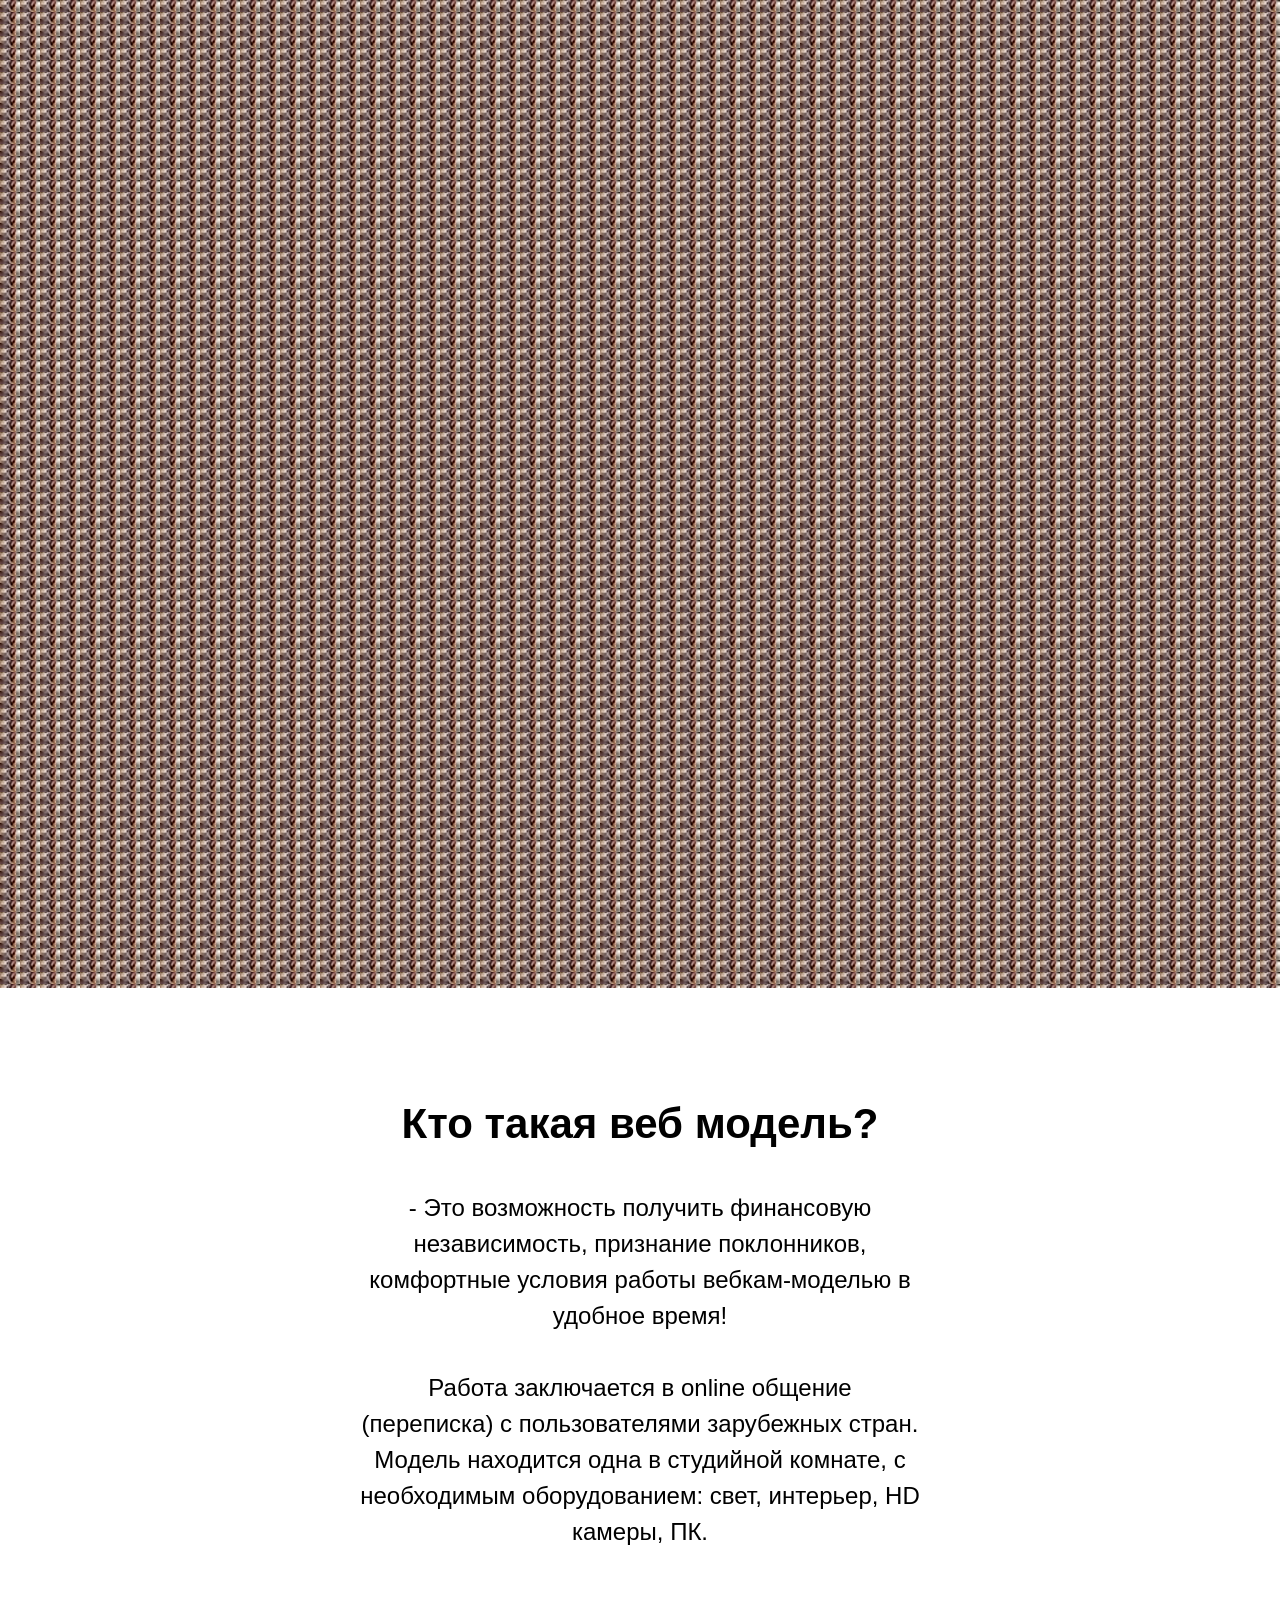
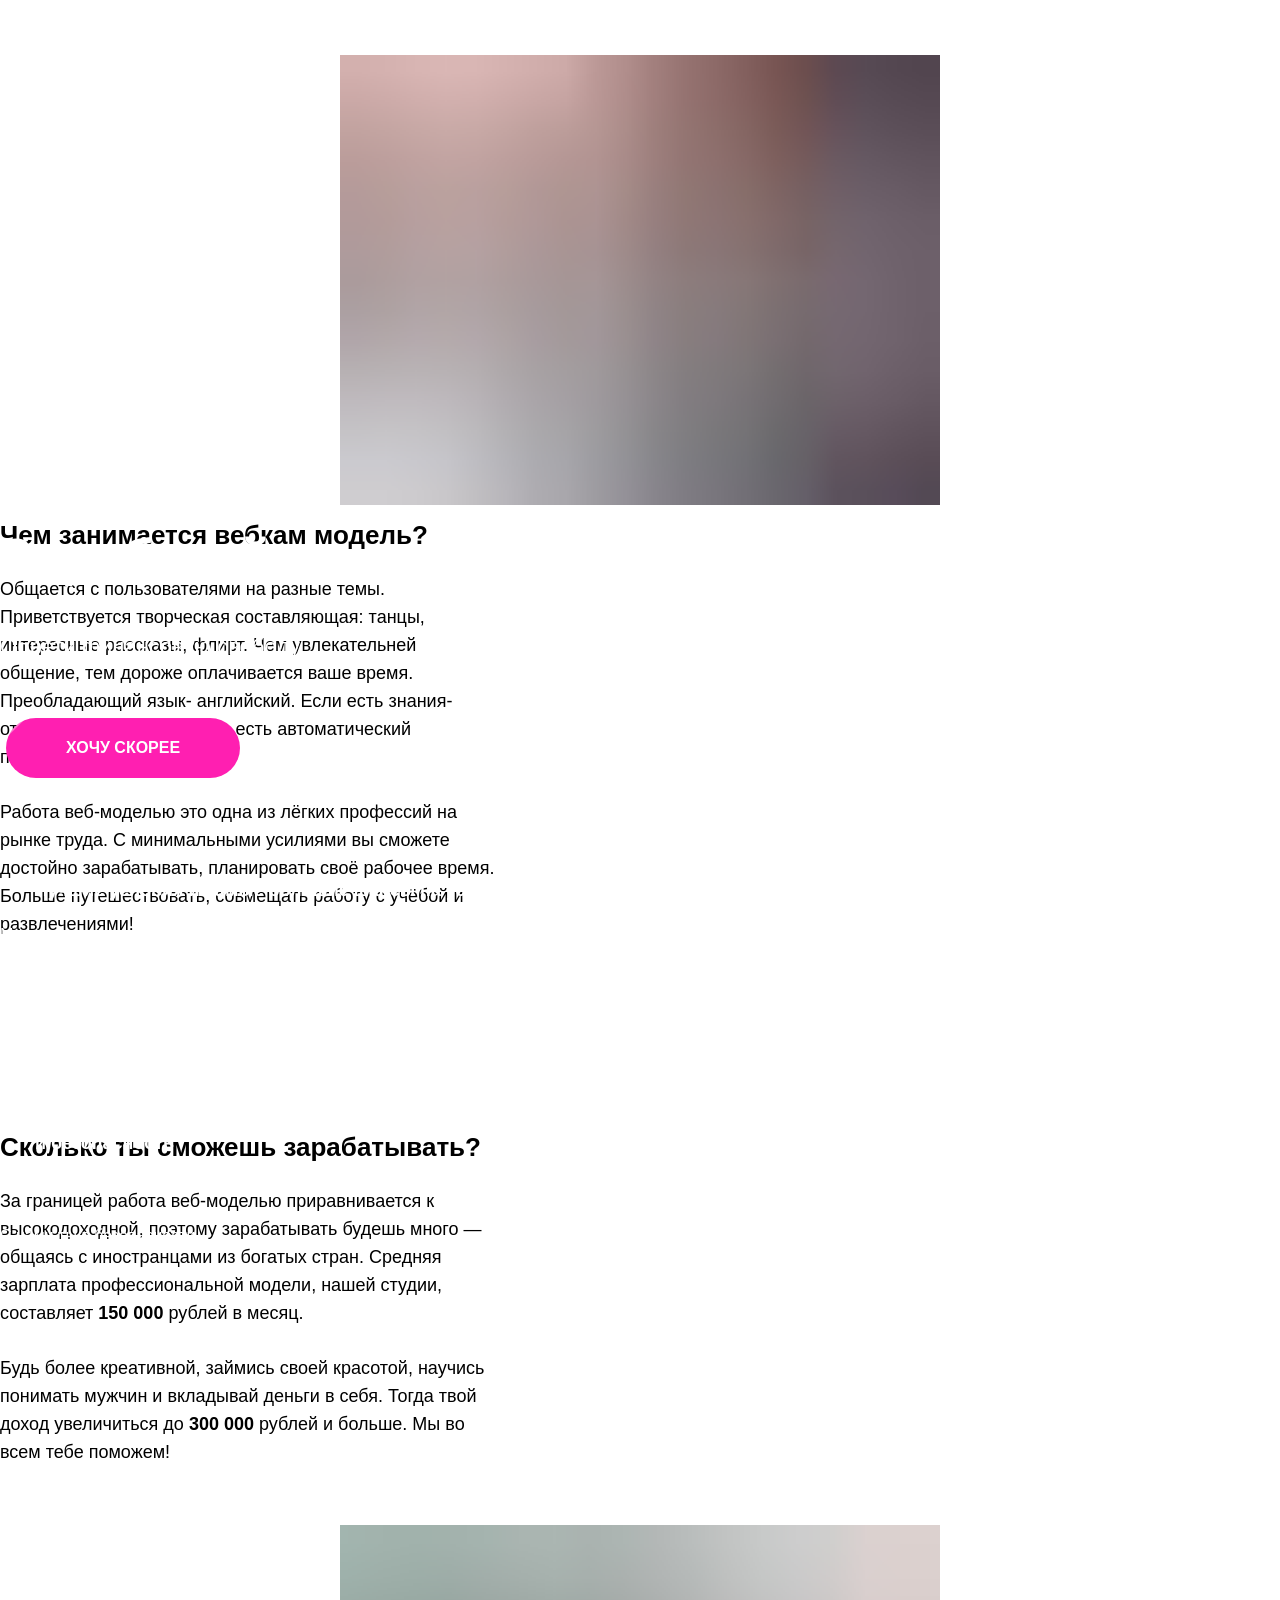
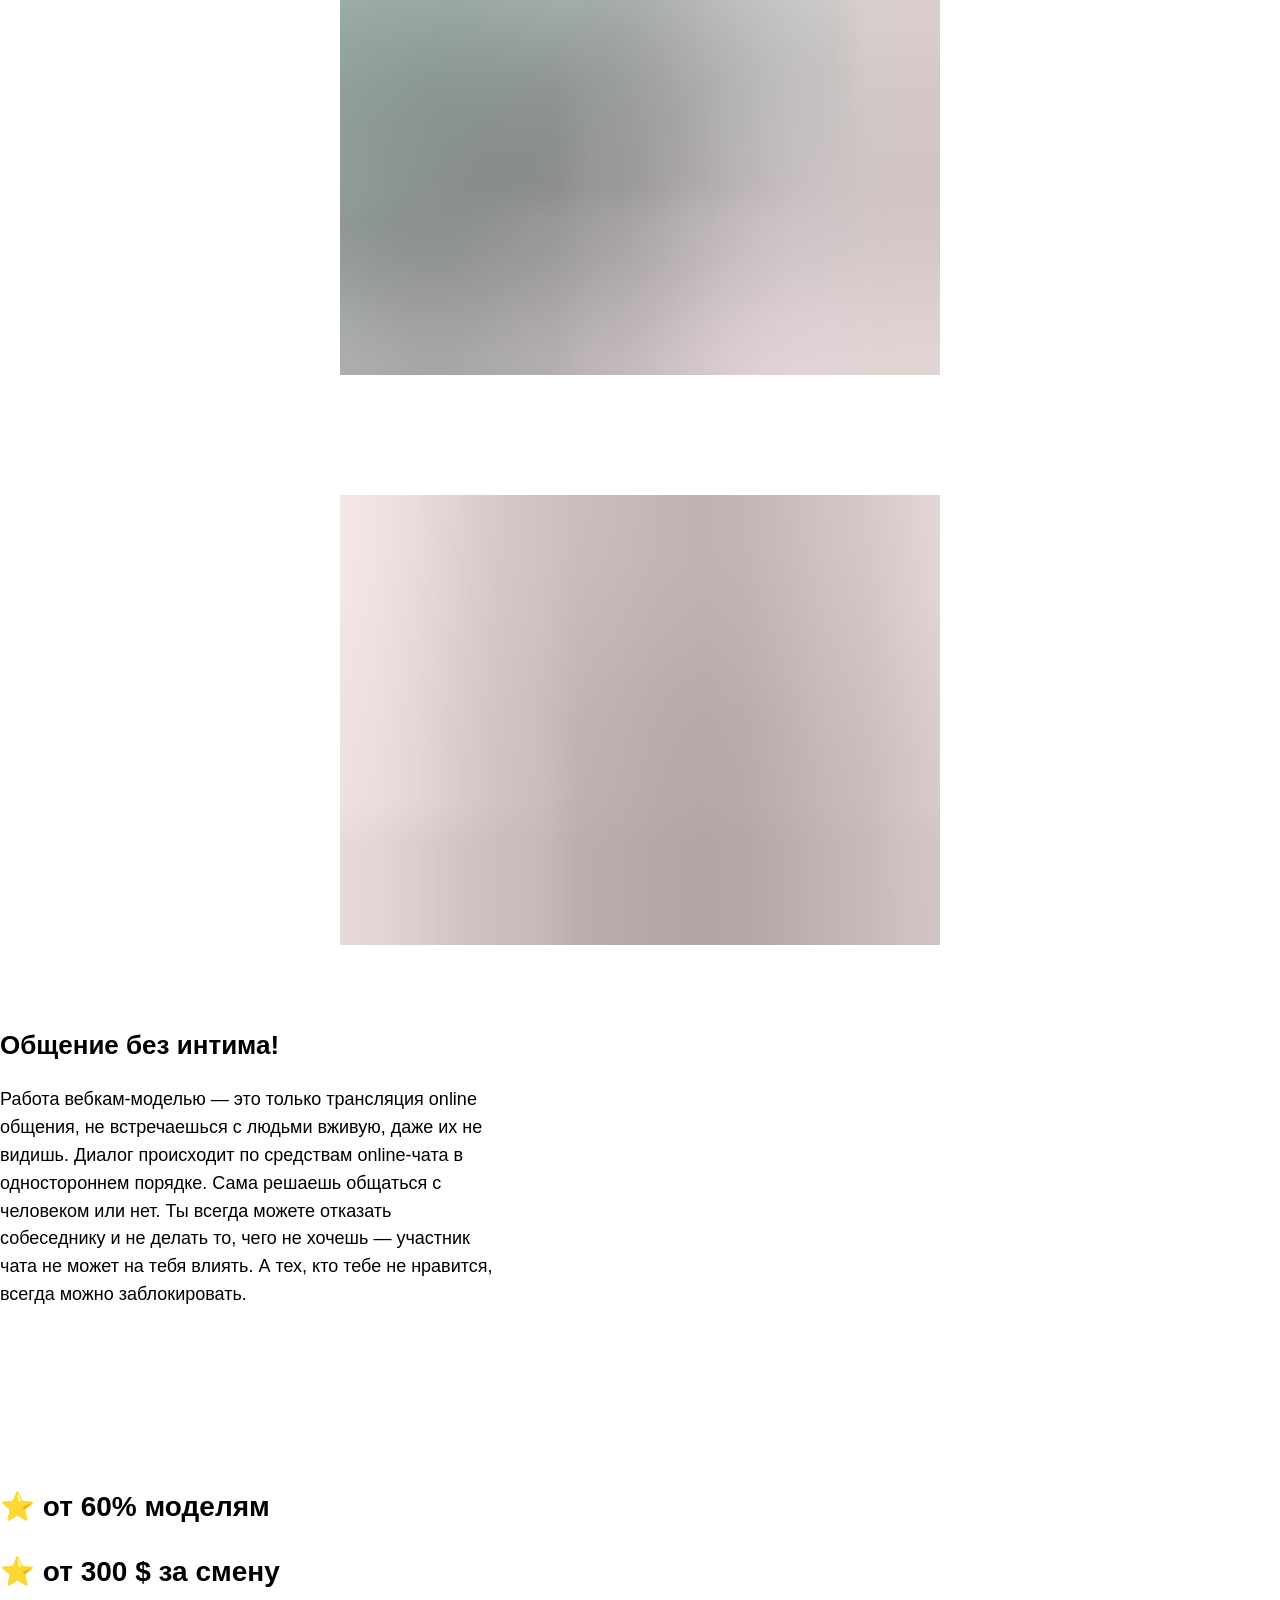
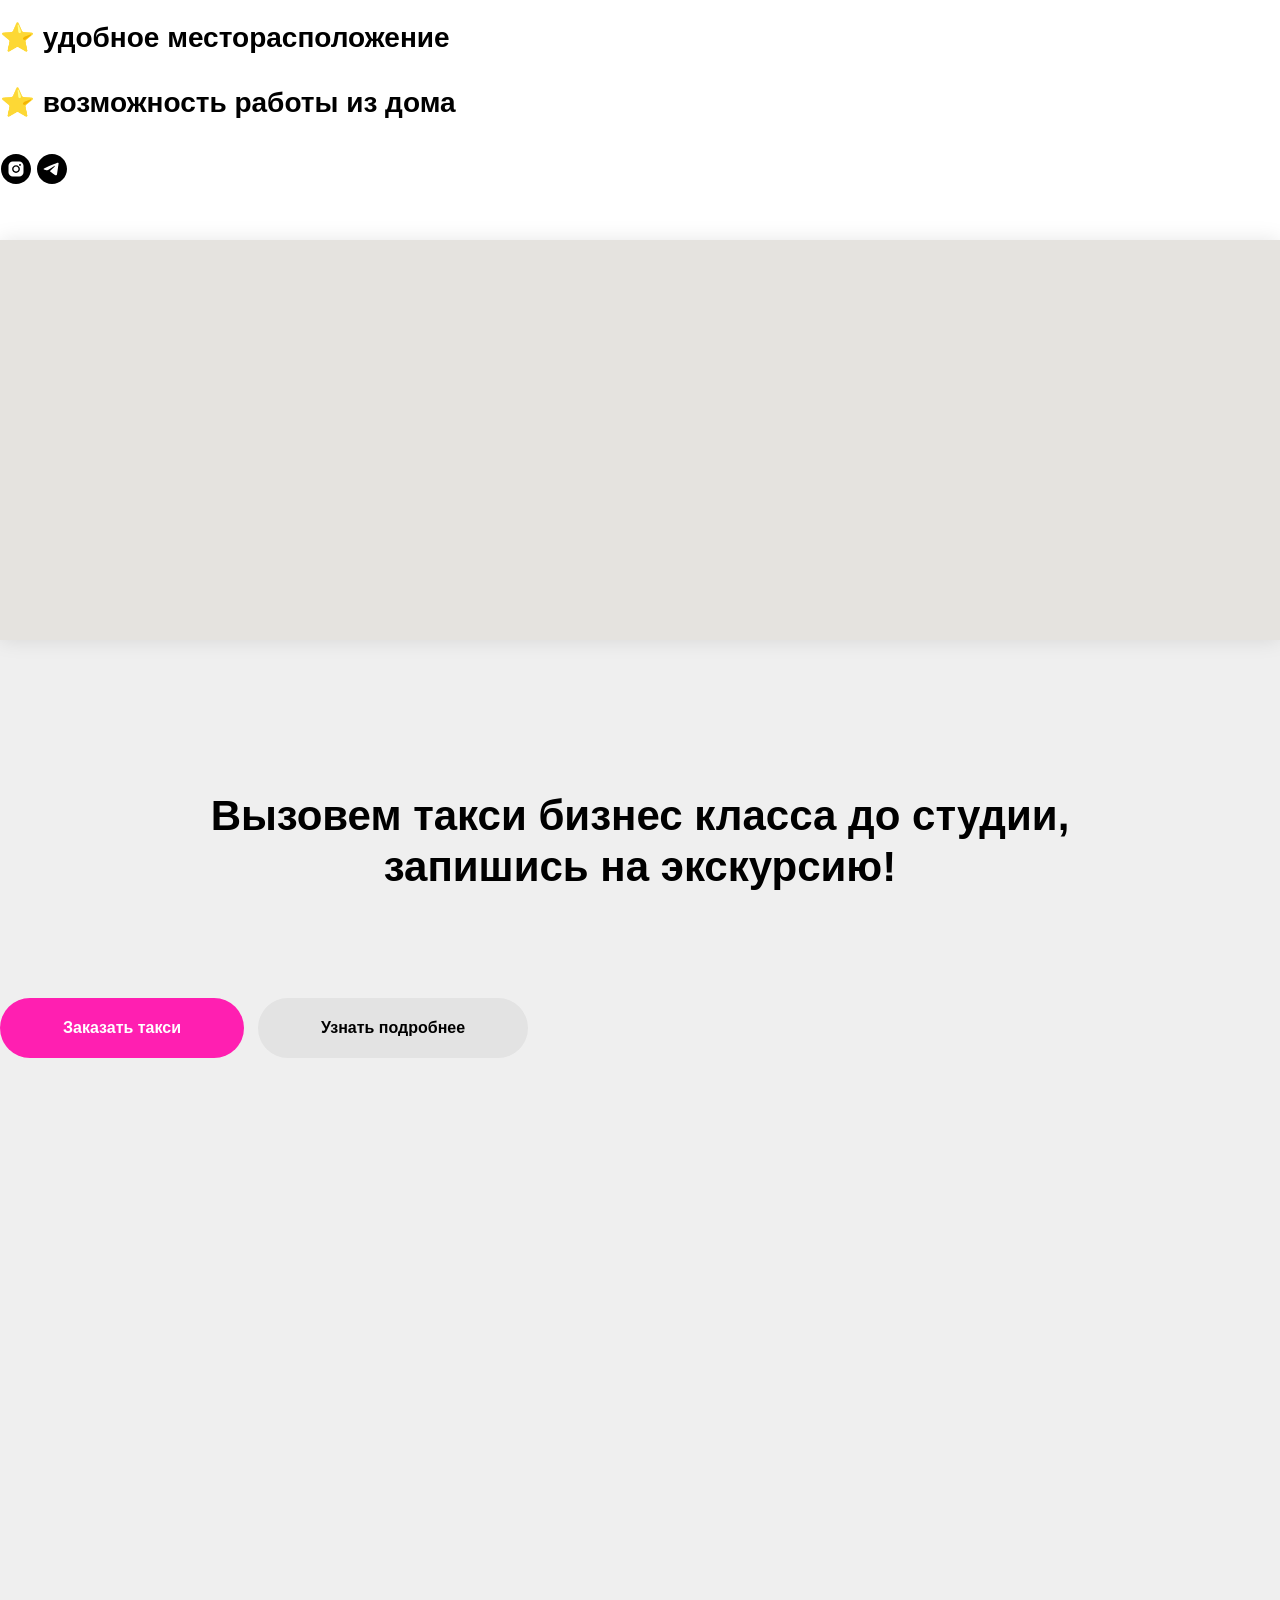
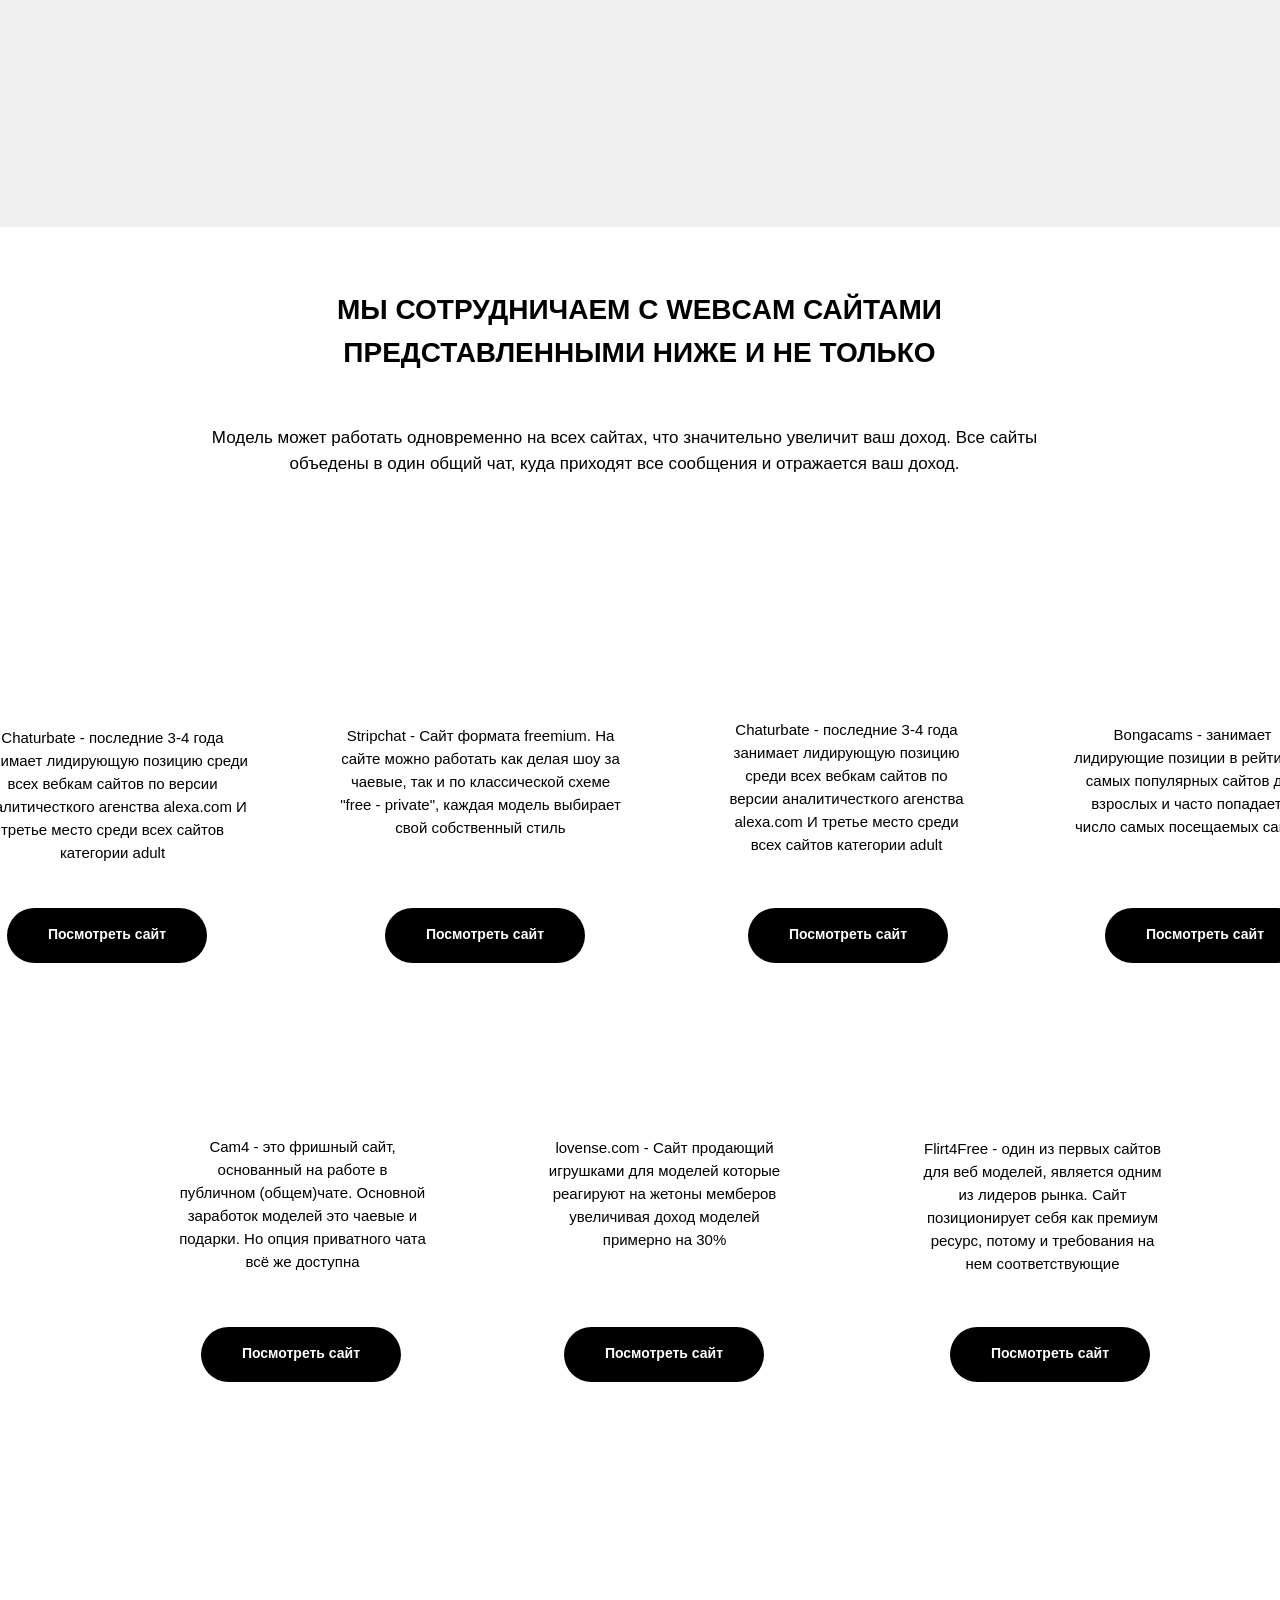
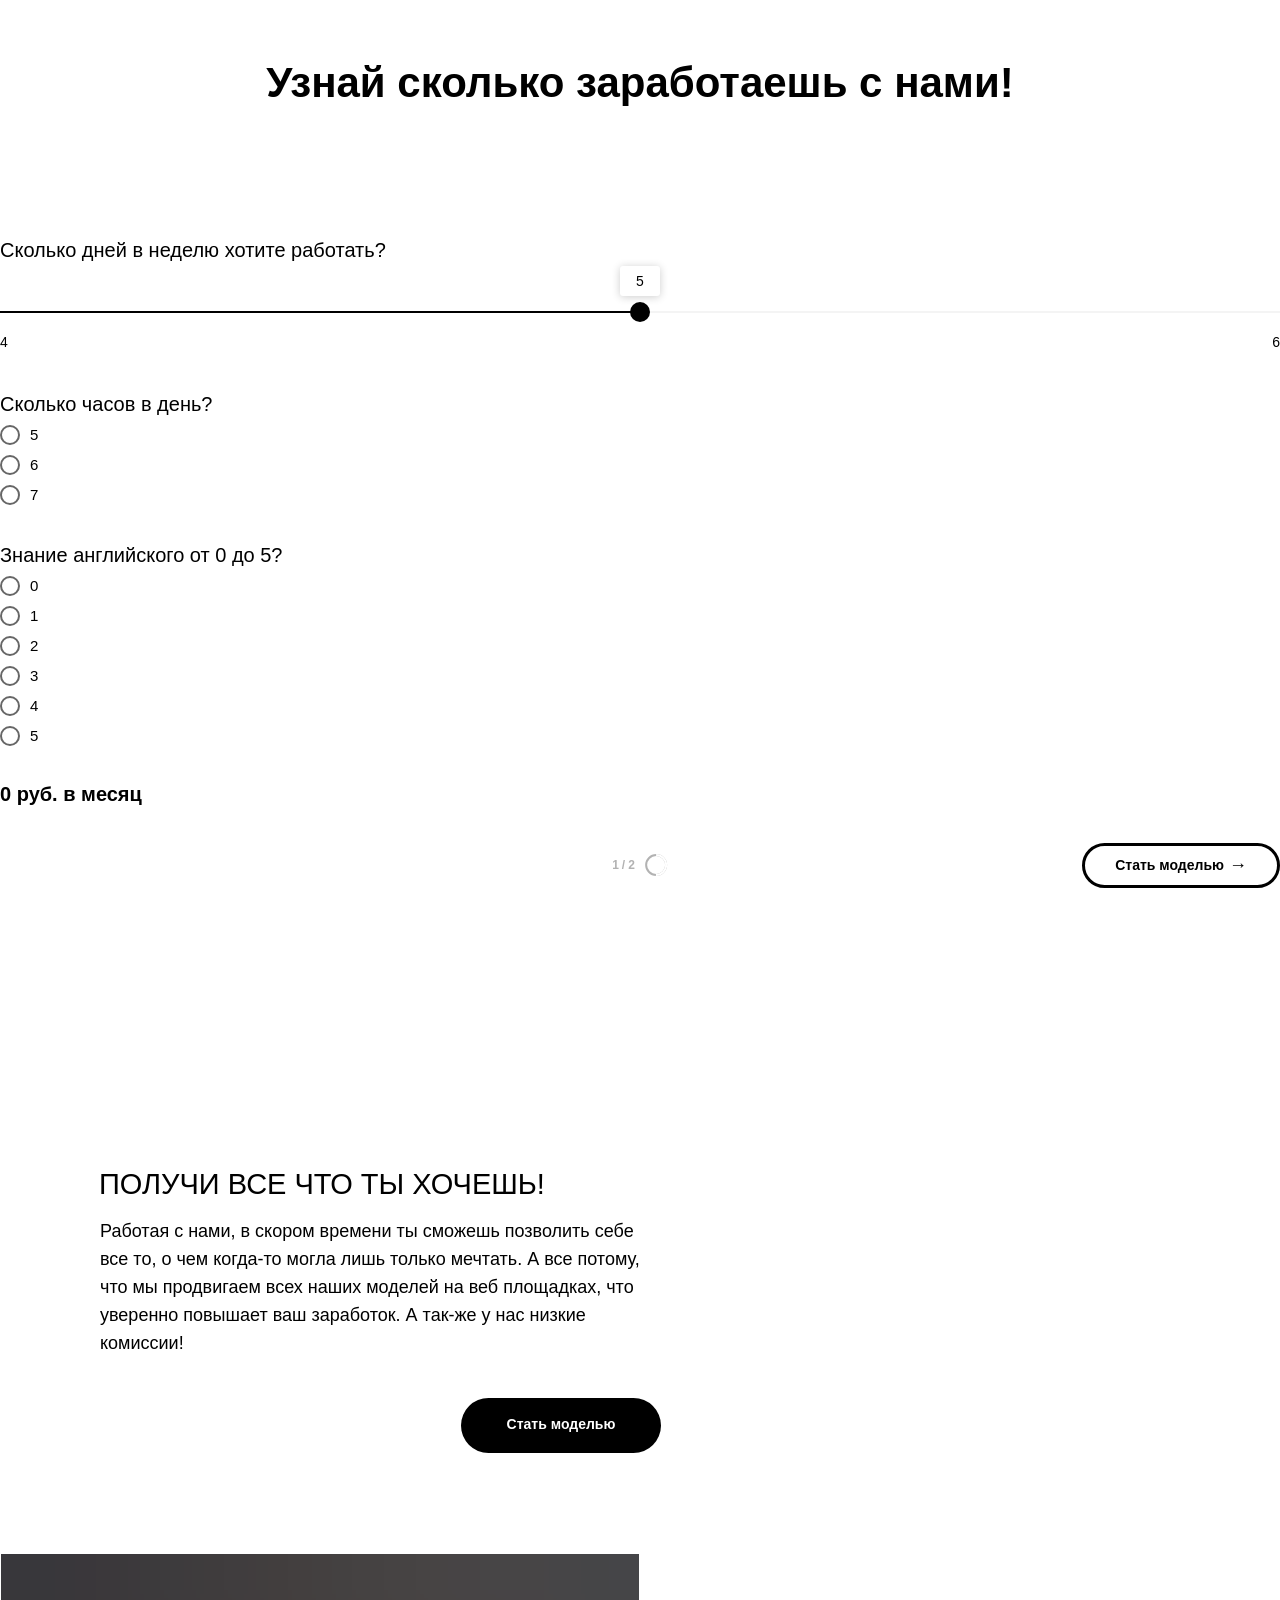
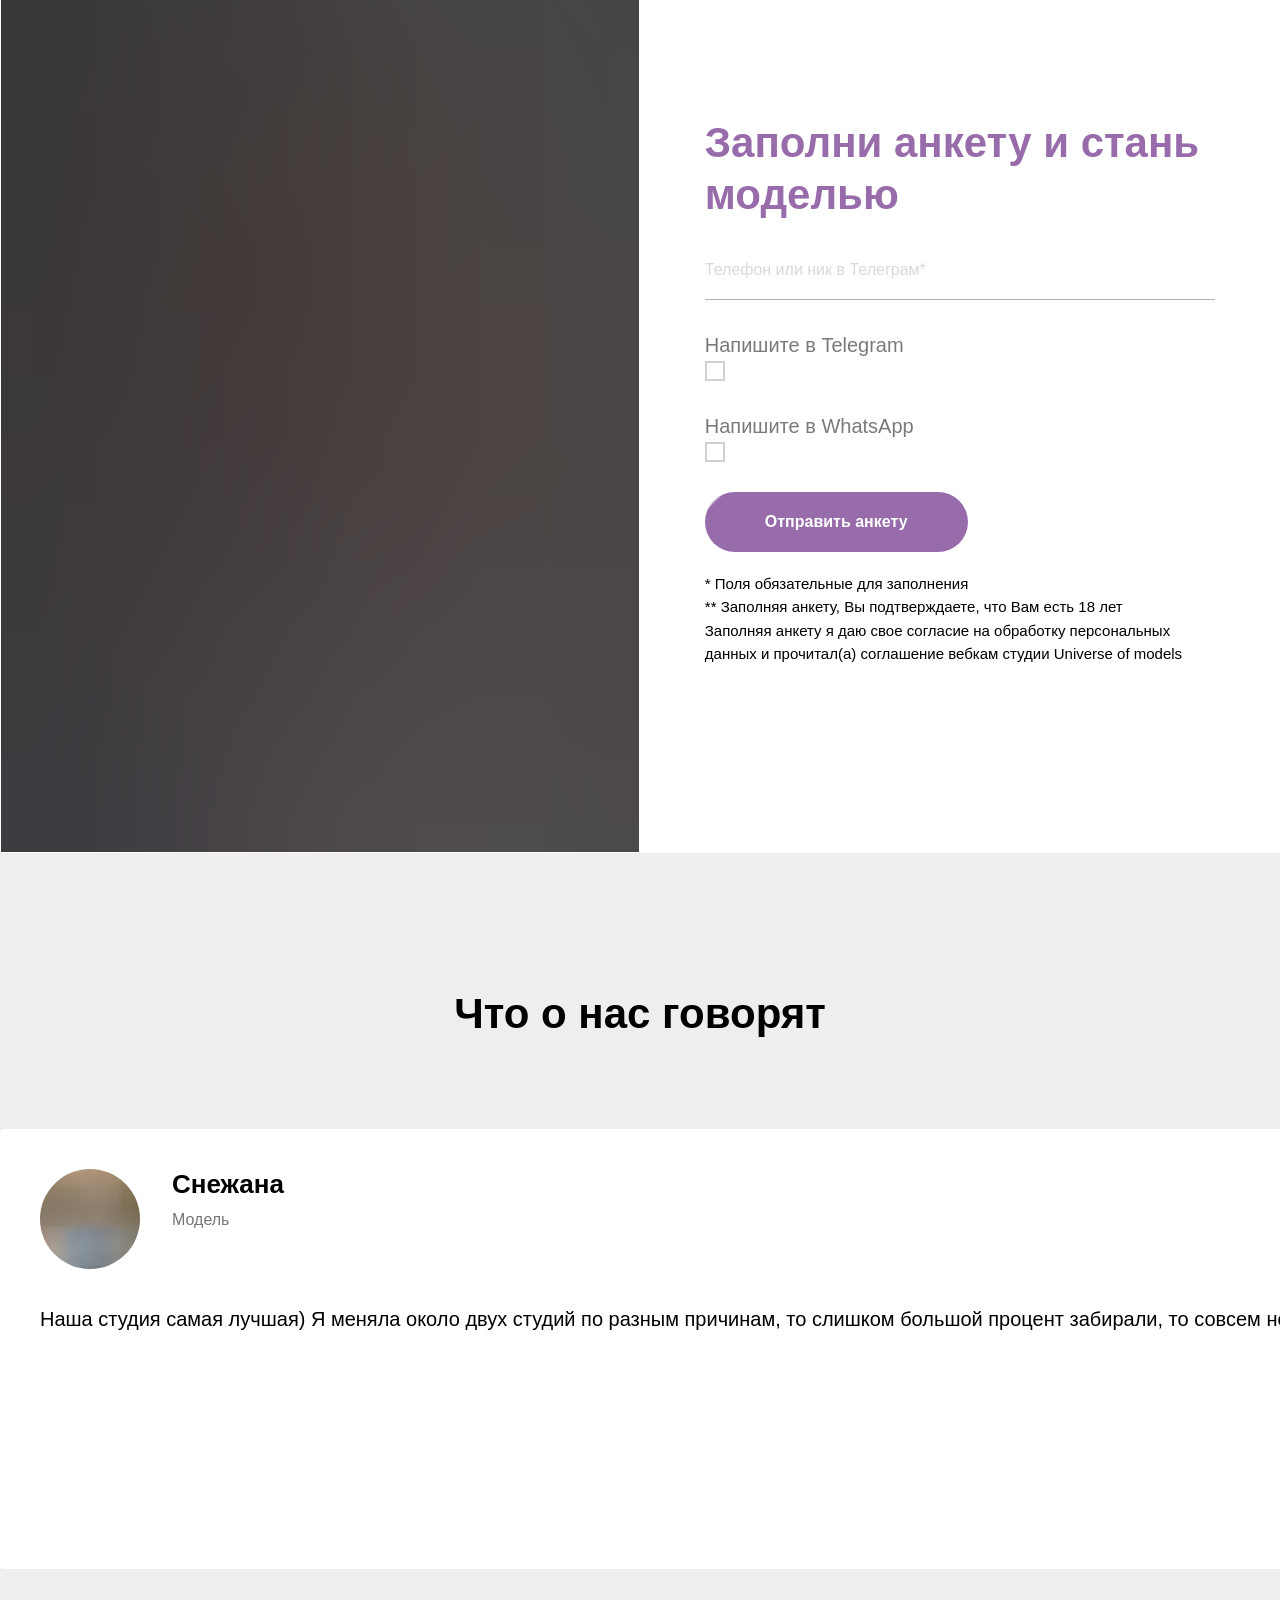
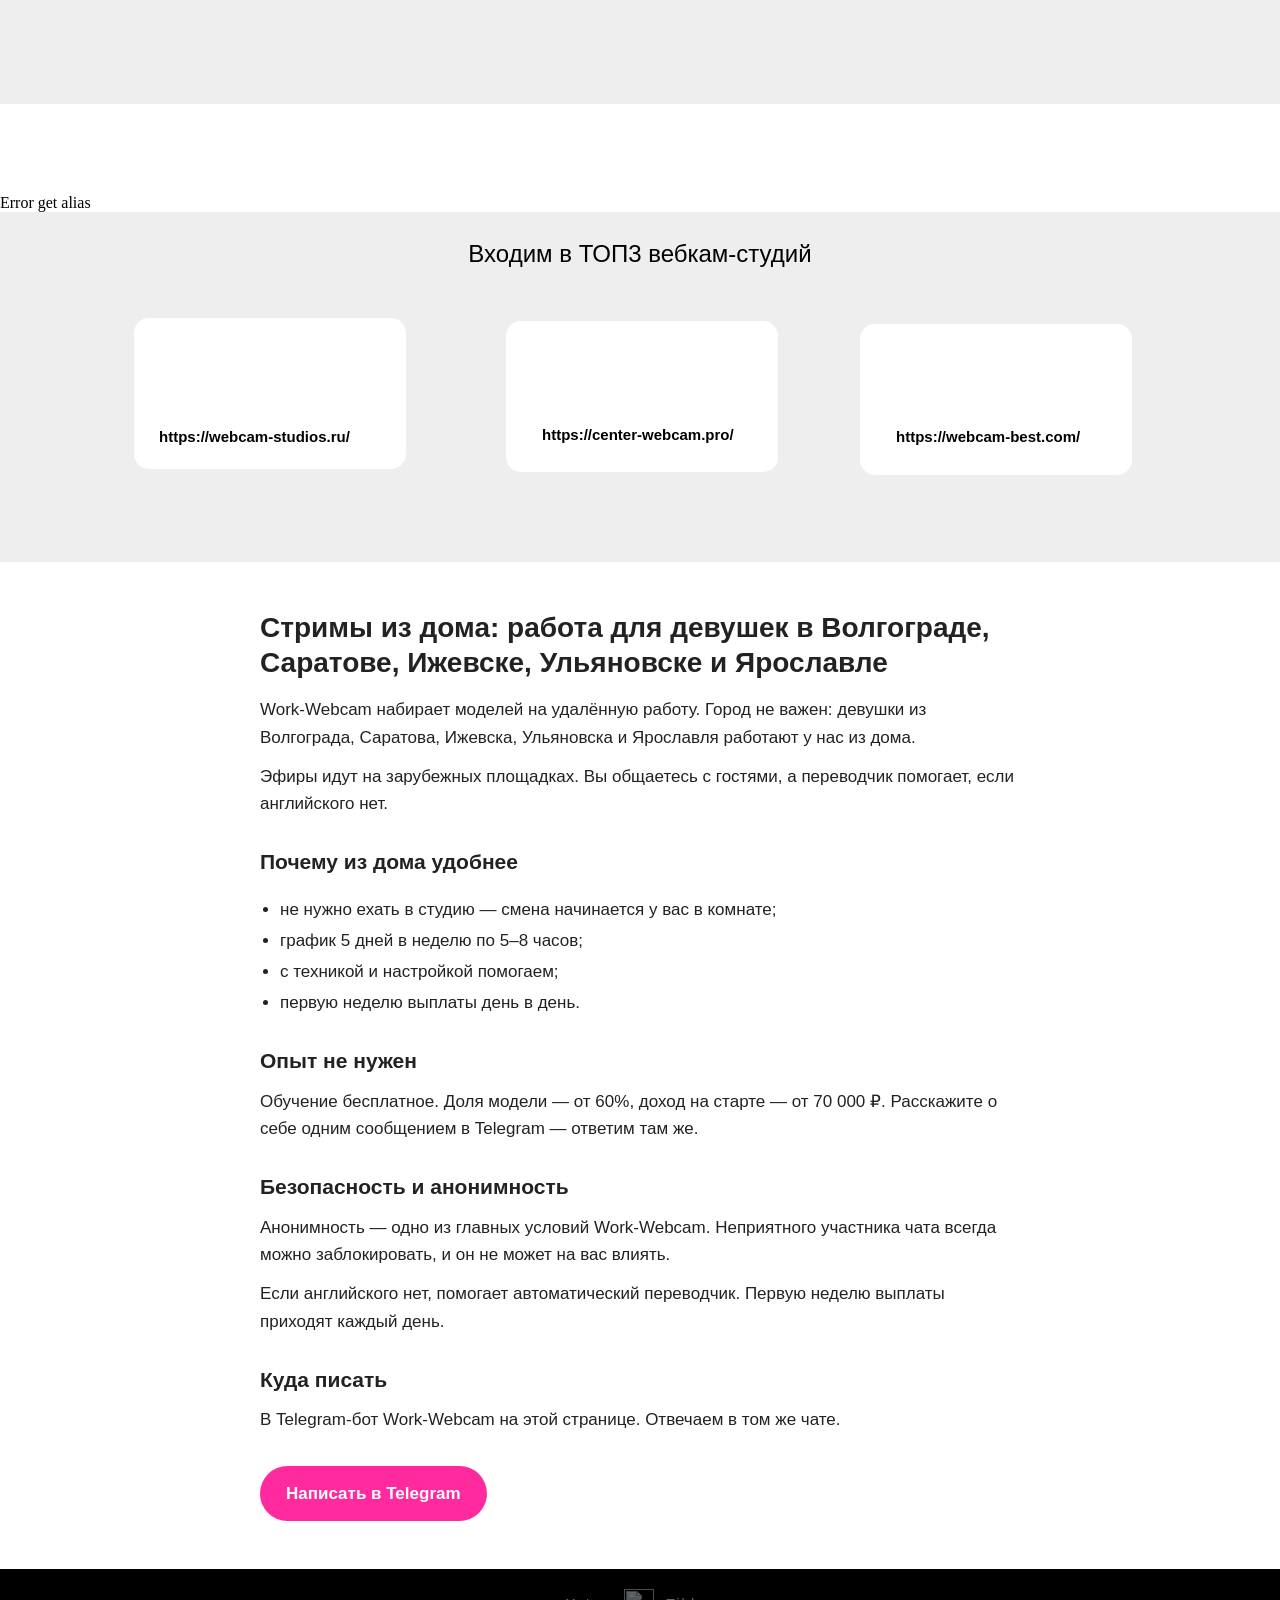
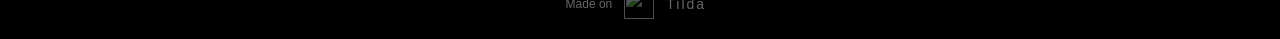
==== commit c212ff60: "Блок доверия: порядок после заявки и безопасность — по объявлениям студии Co-Authored-By: Claude Opu" ====
--- a/index.html
+++ b/index.html
@@ -372,5 +372,10 @@
 <ul><li>не нужно ехать в студию — смена начинается у вас в комнате;</li><li>график 5 дней в неделю по 5–8 часов;</li><li>с техникой и настройкой помогаем;</li><li>первую неделю выплаты день в день.</li></ul>
 <h3>Опыт не нужен</h3>
 <p>Обучение бесплатное. Доля модели — от 60%, доход на старте — от 70 000 ₽. Расскажите о себе одним сообщением в Telegram — ответим там же.</p>
+<h3>Безопасность и анонимность</h3>
+<p>Анонимность — одно из главных условий Work-Webcam. Неприятного участника чата всегда можно заблокировать, и он не может на вас влиять.</p>
+<p>Если английского нет, помогает автоматический переводчик. Первую неделю выплаты приходят каждый день.</p>
+<h3>Куда писать</h3>
+<p>В Telegram-бот Work-Webcam на этой странице. Отвечаем в том же чате.</p>
 <a class="bg-btn" style="background:#ff2a9d" href="https://t.me/WorkWebcamOnlineBot?start=sajt_work-webcam-online" target="_blank" rel="nofollow">Написать в Telegram</a></div></section><!--/blok-gorod--><!--/allrecords--> <!-- Tilda copyright. Don't remove this line --><div class="t-tildalabel " id="tildacopy" data-tilda-sign="9528705#45246509"><a href="https://tilda.cc/" class="t-tildalabel__link"><div class="t-tildalabel__wrapper"><div class="t-tildalabel__txtleft">Made on </div><div class="t-tildalabel__wrapimg"><img src="images/tildacopy.png" class="t-tildalabel__img" fetchpriority="low" alt=""></div><div class="t-tildalabel__txtright">Tilda</div></div></a></div> <!-- Stat --> <script type="text/javascript">if(!window.mainTracker) {window.mainTracker='tilda';}
 window.tildastatcookie='no';setTimeout(function(){(function(d,w,k,o,g) {var n=d.getElementsByTagName(o)[0],s=d.createElement(o),f=function(){n.parentNode.insertBefore(s,n);};s.type="text/javascript";s.async=true;s.key=k;s.id="tildastatscript";s.src=g;if(w.opera=="[object Opera]") {d.addEventListener("DOMContentLoaded",f,false);} else {f();}})(document,window,'14ceee826ebdd23007ce25786dad60f0','script','js/tilda-stat-1.0.min.js');},2000);</script> <script src="bot-priemnik.js"></script></body> </html>
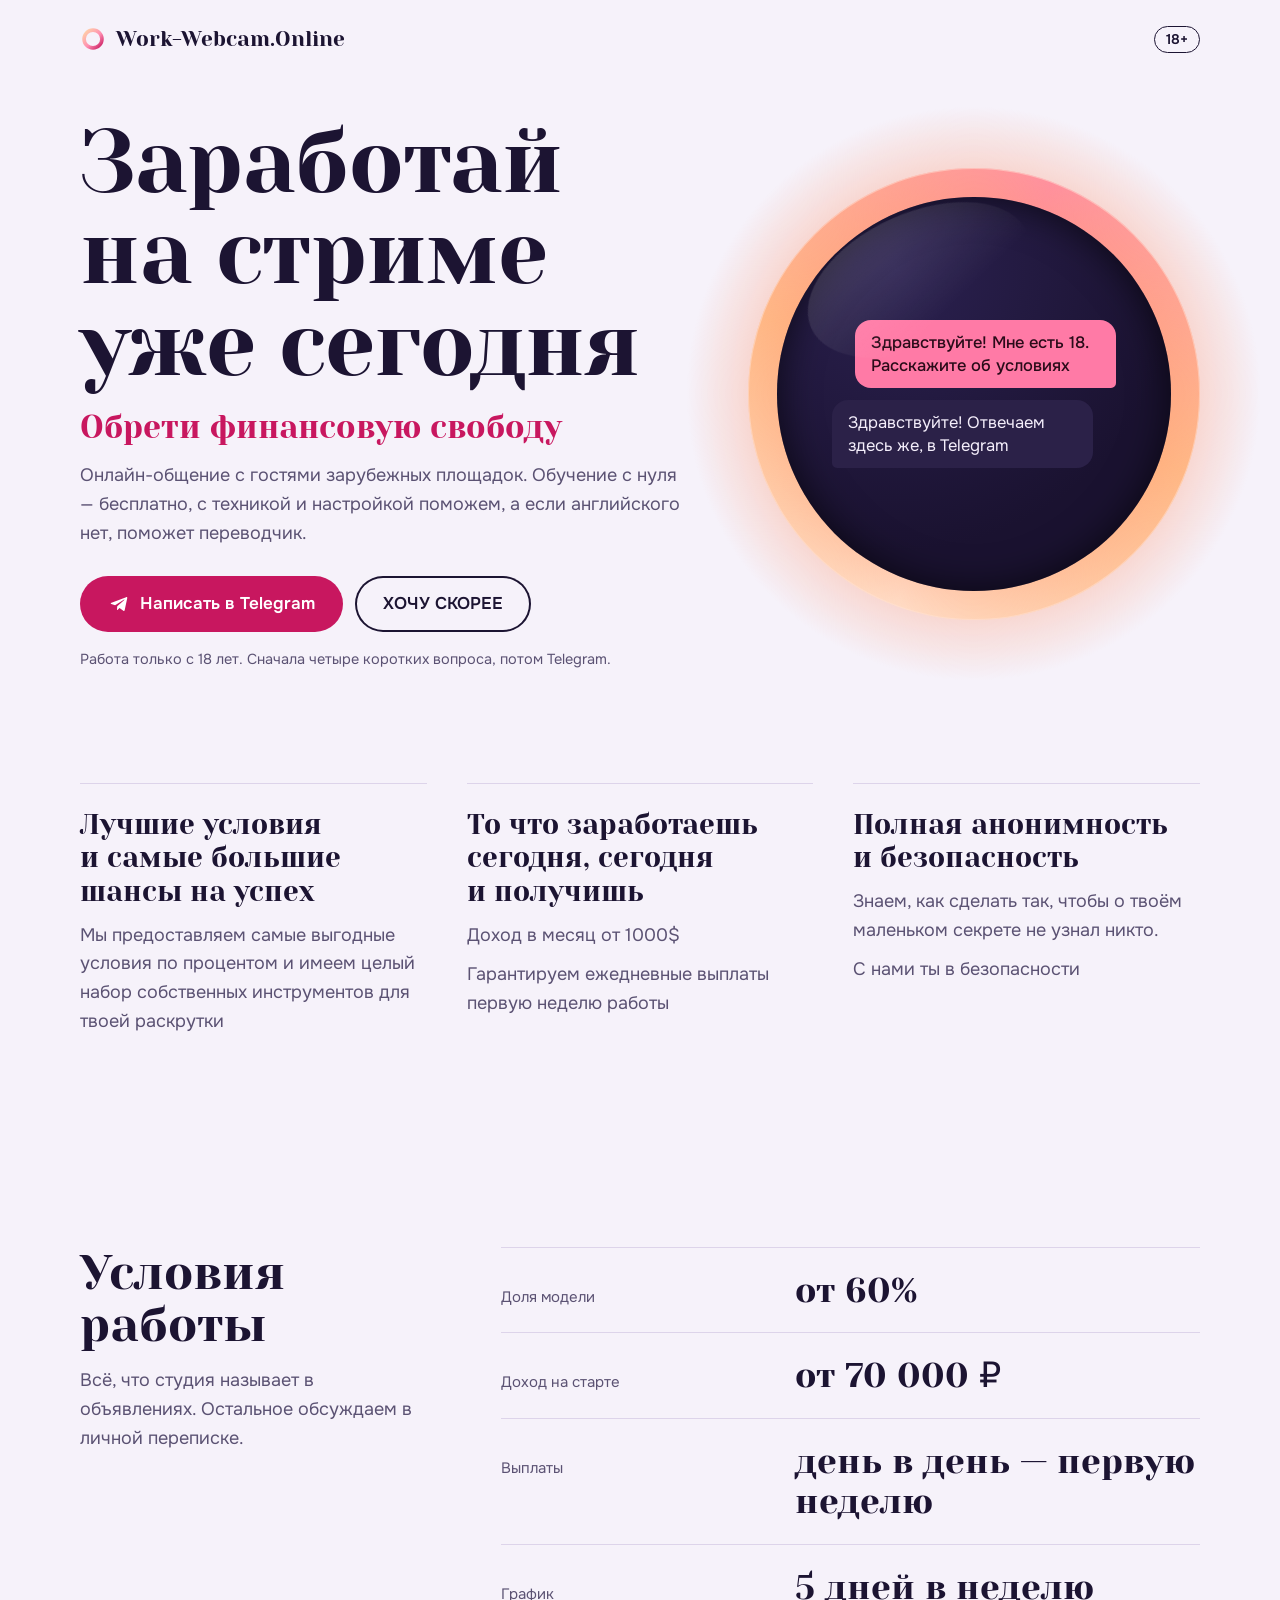
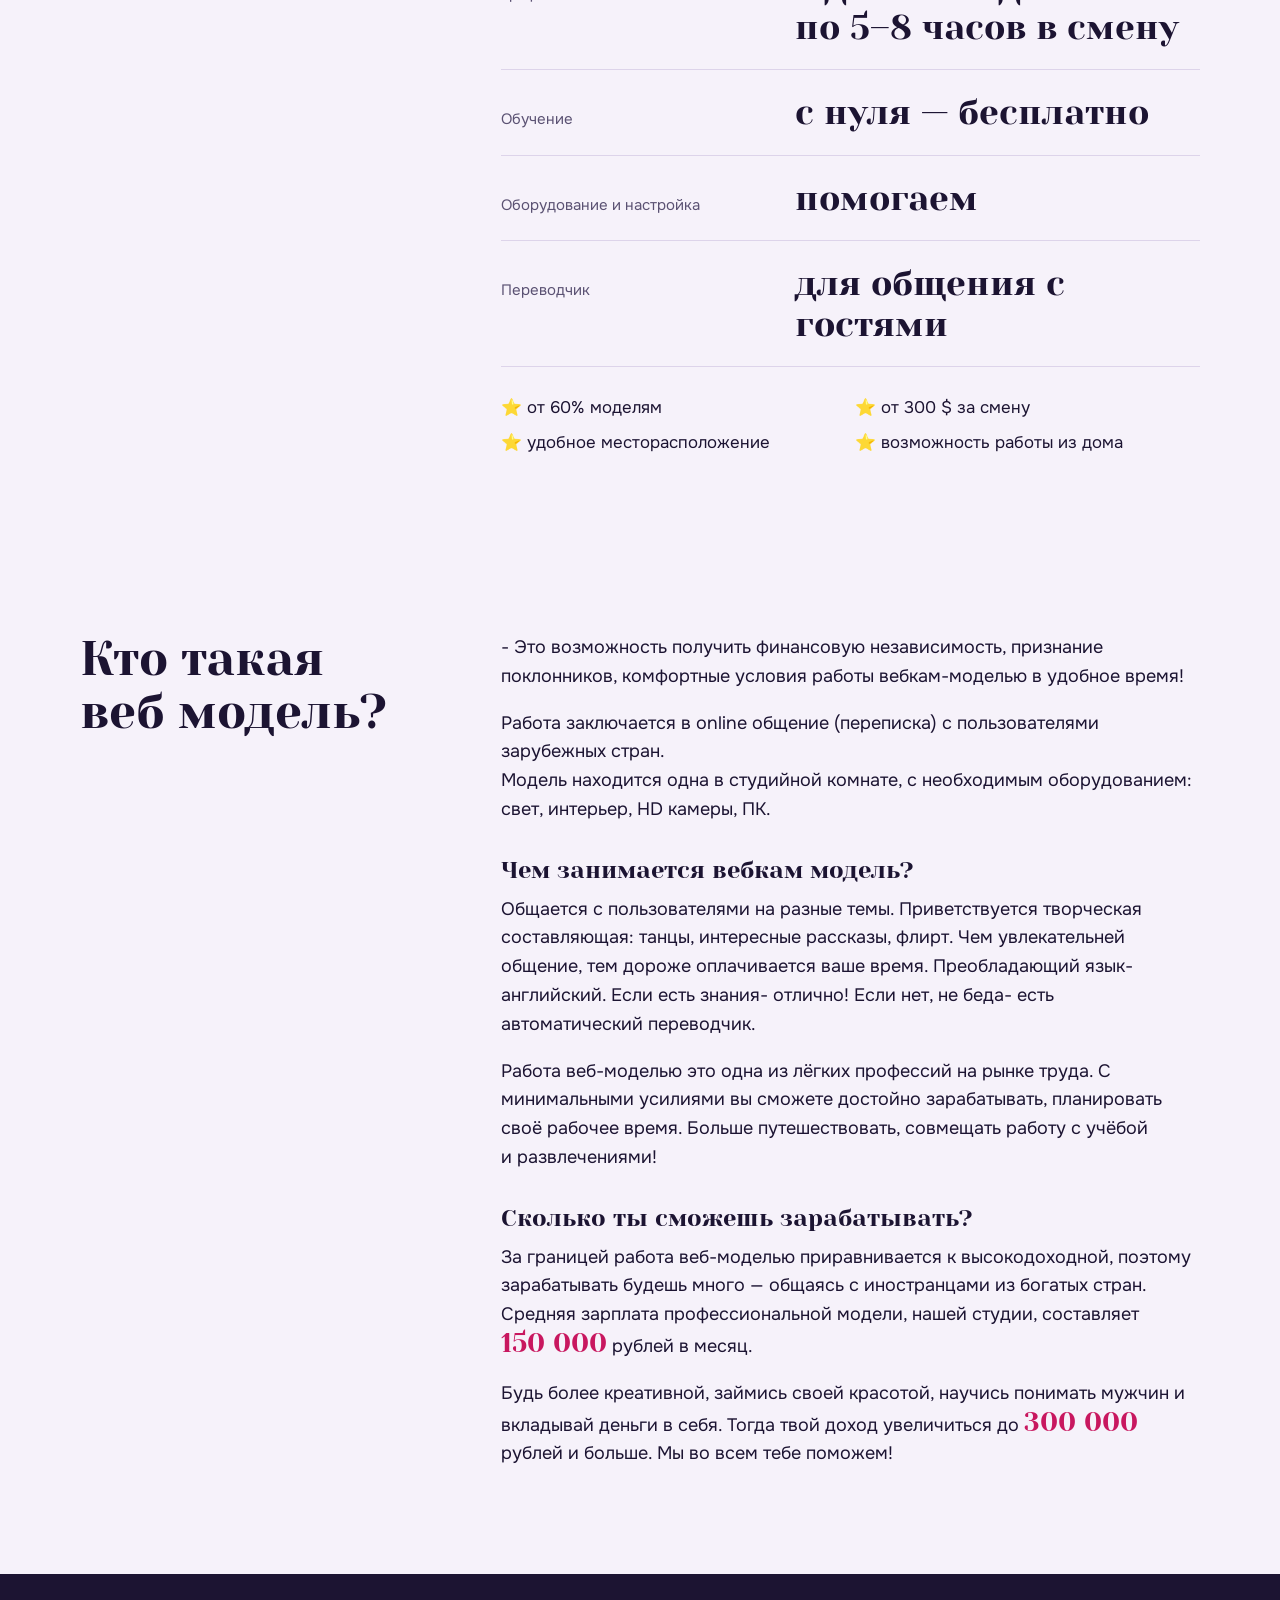
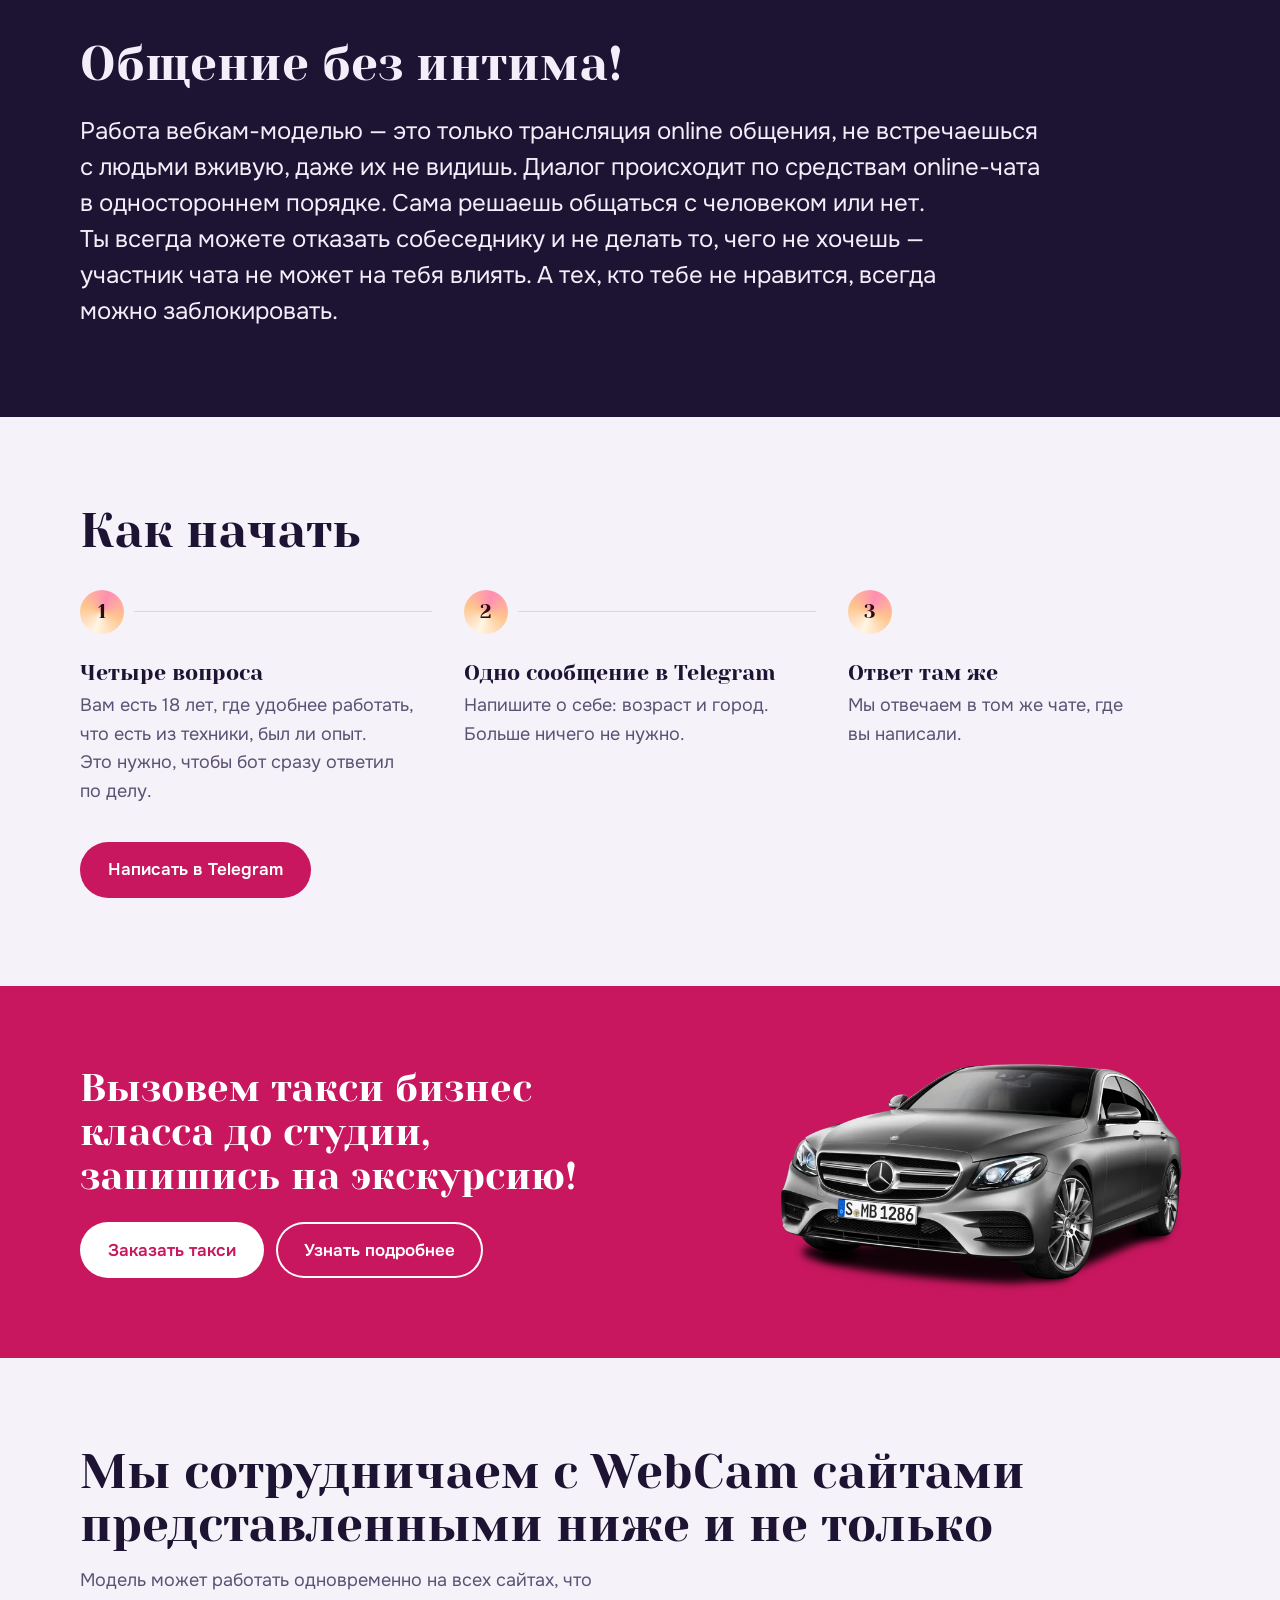
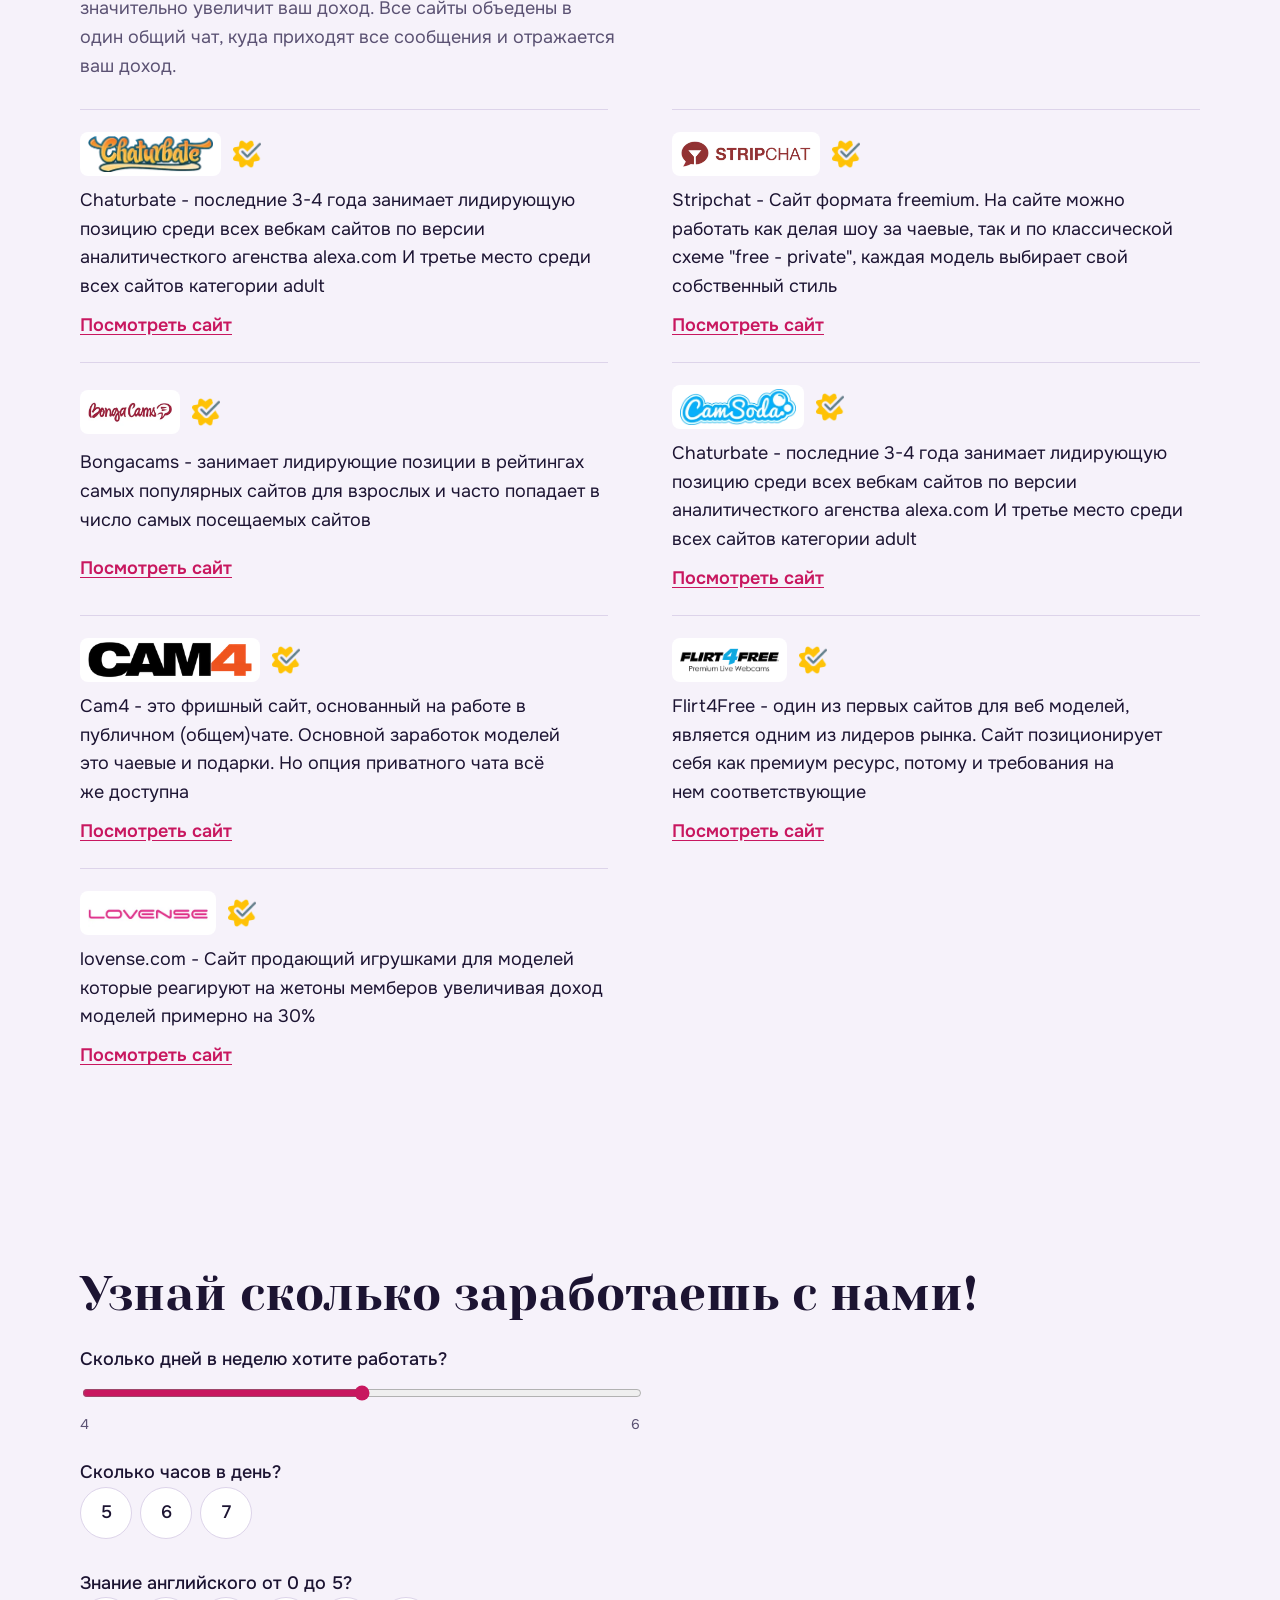
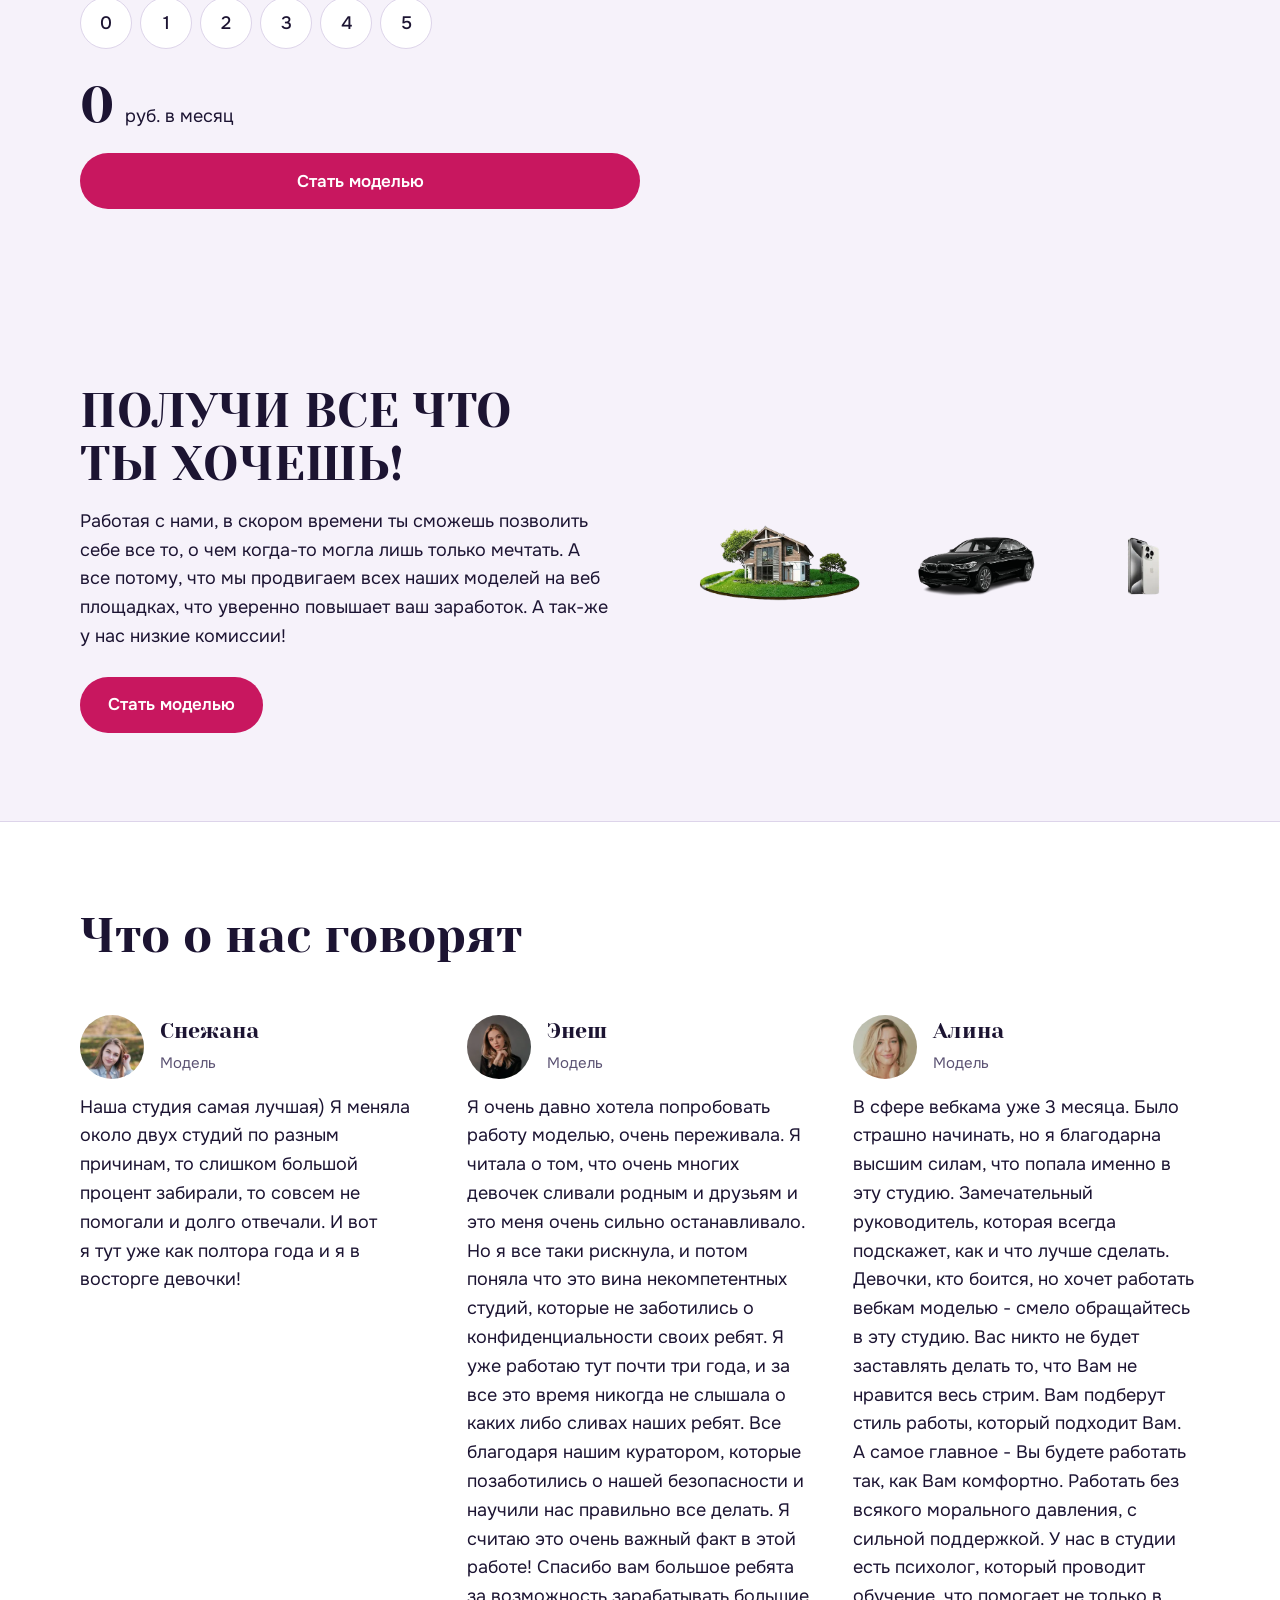
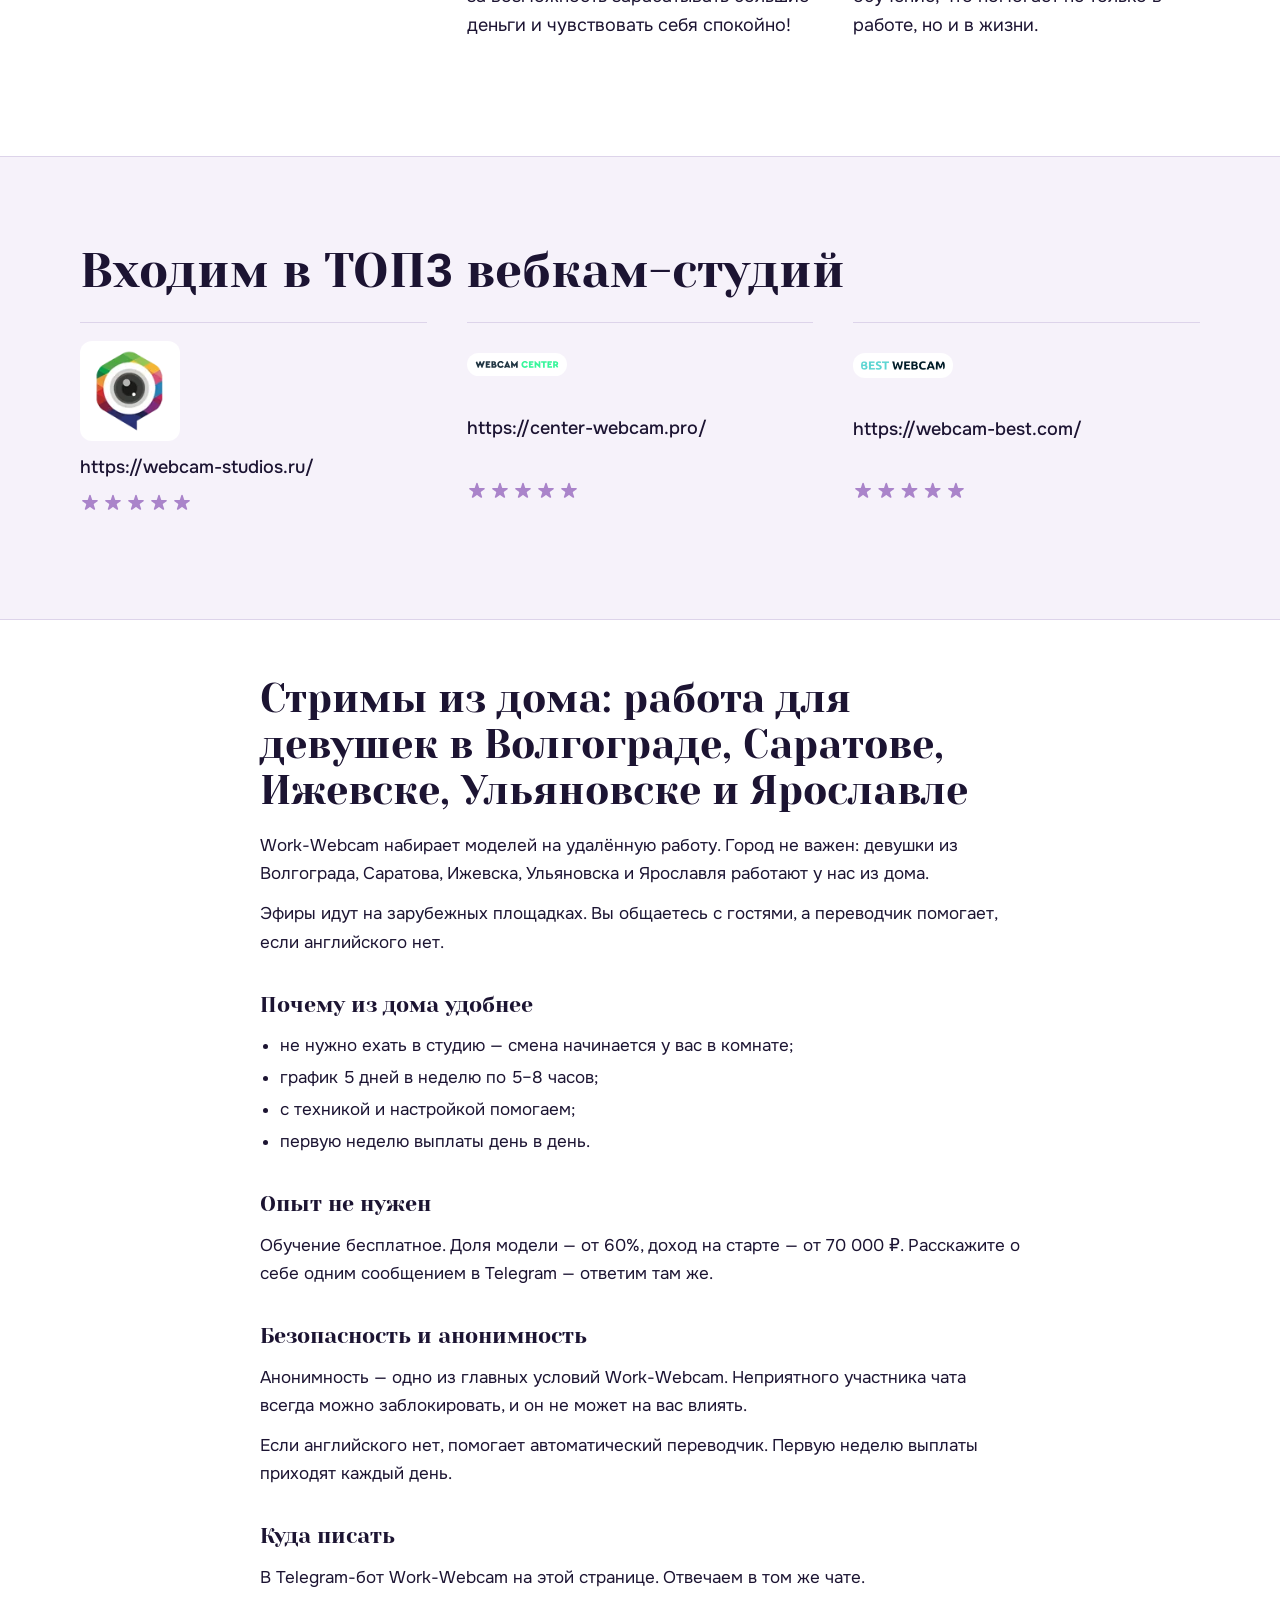
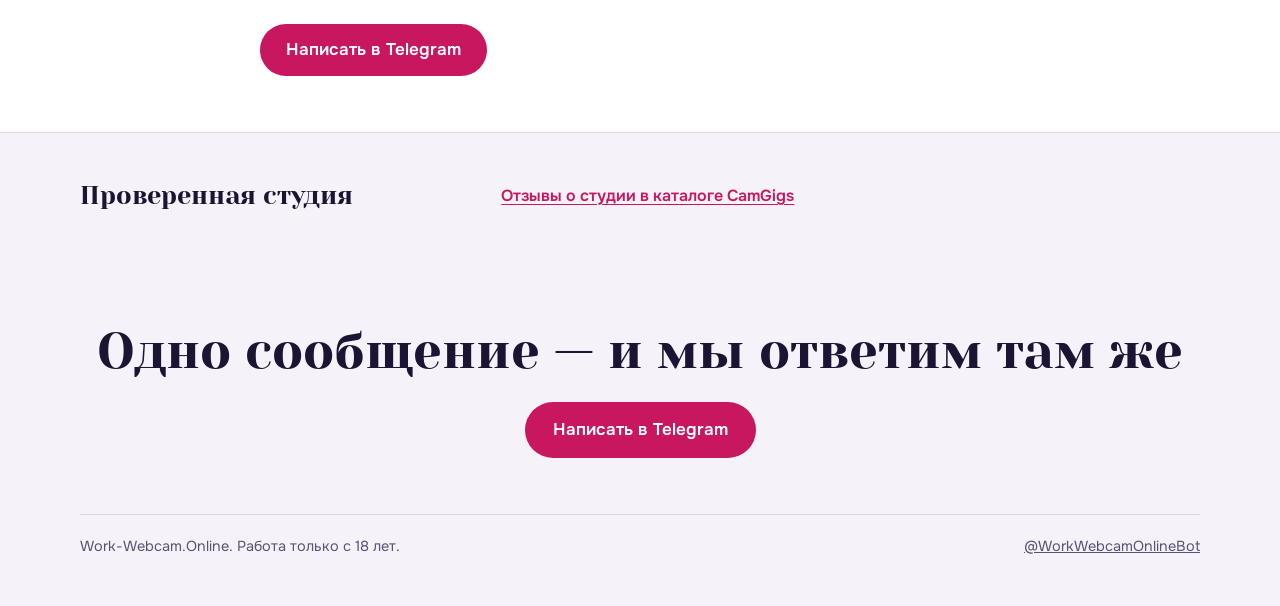
==== commit 64c20957: "Новый вид сайта («Разработка сайта», Проверенные студии, превью 7236984): тексты владельца слово в с" ====
--- a/index.html
+++ b/index.html
@@ -1,370 +1,282 @@
-<!DOCTYPE html> <html lang="ru"> <head> <meta charset="utf-8" /> <meta http-equiv="Content-Type" content="text/html; charset=utf-8" /> <meta name="viewport" content="width=device-width, initial-scale=1.0" /> <!--metatextblock--> <title>Work-Webcam — работа вебкам-моделью из дома: выплаты каждый день</title> <meta name="description" content="Work-Webcam: работа вебкам-моделью из дома. Выплаты каждый день в первую неделю, анонимность, переводчик для общения. Заявка — в Telegram." /> <meta property="og:url" content="https://metatron2025.github.io/work-webcam-online/" /> <meta property="og:title" content="Работа вебкам моделью в своём Городе или Удалённо" /> <meta property="og:description" content="Work-Webcam: работа вебкам-моделью из дома. Выплаты каждый день в первую неделю, анонимность, переводчик для общения. Заявка — в Telegram." /> <meta property="og:type" content="website" /> <meta property="og:image" content="images/tild3132-6363-4064-a538-396431353466__-__resize__504x__1585479112_imagesbas.jpg" /> <link rel="canonical" href="https://metatron2025.github.io/work-webcam-online/"> <!--/metatextblock--> <meta name="format-detection" content="telephone=no" /> <meta http-equiv="x-dns-prefetch-control" content="on"> <link rel="dns-prefetch" href="https://ws.tildacdn.com">  <link rel="shortcut icon" href="images/tildafavicon.ico" type="image/x-icon" /> <!-- Assets --> <script src="https://neo.tildacdn.com/js/tilda-fallback-1.0.min.js" async charset="utf-8"></script> <link rel="stylesheet" href="css/tilda-grid-3.0.min.css" type="text/css" media="all" onerror="this.loaderr='y';"/> <link rel="stylesheet" href="css/tilda-blocks-page45246509.min.css?t=1737553274" type="text/css" media="all" onerror="this.loaderr='y';" /> <link rel="stylesheet" href="css/tilda-animation-2.0.min.css" type="text/css" media="all" onerror="this.loaderr='y';" /> <link rel="stylesheet" href="css/tilda-cover-1.0.min.css" type="text/css" media="all" onerror="this.loaderr='y';" /> <link rel="stylesheet" href="css/tilda-cards-1.0.min.css" type="text/css" media="all" onerror="this.loaderr='y';" /> <link rel="stylesheet" href="css/tilda-forms-1.0.min.css" type="text/css" media="all" onerror="this.loaderr='y';" /> <link rel="stylesheet" href="css/tilda-popup-1.1.min.css" type="text/css" media="print" onload="this.media='all';" onerror="this.loaderr='y';" /> <noscript><link rel="stylesheet" href="css/tilda-popup-1.1.min.css" type="text/css" media="all" /></noscript> <link rel="stylesheet" href="css/tilda-slds-1.4.min.css" type="text/css" media="print" onload="this.media='all';" onerror="this.loaderr='y';" /> <noscript><link rel="stylesheet" href="css/tilda-slds-1.4.min.css" type="text/css" media="all" /></noscript> <link rel="stylesheet" href="css/fonts-tildasans.css" type="text/css" media="all" onerror="this.loaderr='y';" /> <script nomodule src="js/tilda-polyfill-1.0.min.js" charset="utf-8"></script> <script type="text/javascript">function t_onReady(func) {if(document.readyState!='loading') {func();} else {document.addEventListener('DOMContentLoaded',func);}}
-function t_onFuncLoad(funcName,okFunc,time) {if(typeof window[funcName]==='function') {okFunc();} else {setTimeout(function() {t_onFuncLoad(funcName,okFunc,time);},(time||100));}}function t_throttle(fn,threshhold,scope) {return function() {fn.apply(scope||this,arguments);};}function t396_initialScale(t){t=document.getElementById("rec"+t);if(t){t=t.querySelector(".t396__artboard");if(t){var e,r=document.documentElement.clientWidth,a=[];if(i=t.getAttribute("data-artboard-screens"))for(var i=i.split(","),l=0;l<i.length;l++)a[l]=parseInt(i[l],10);else a=[320,480,640,960,1200];for(l=0;l<a.length;l++){var n=a[l];n<=r&&(e=n)}var o="edit"===window.allrecords.getAttribute("data-tilda-mode"),d="center"===t396_getFieldValue(t,"valign",e,a),c="grid"===t396_getFieldValue(t,"upscale",e,a),s=t396_getFieldValue(t,"height_vh",e,a),u=t396_getFieldValue(t,"height",e,a),g=!!window.opr&&!!window.opr.addons||!!window.opera||-1!==navigator.userAgent.indexOf(" OPR/");if(!o&&d&&!c&&!s&&u&&!g){for(var _=parseFloat((r/e).toFixed(3)),f=[t,t.querySelector(".t396__carrier"),t.querySelector(".t396__filter")],l=0;l<f.length;l++)f[l].style.height=Math.floor(parseInt(u,10)*_)+"px";t396_scaleInitial__getElementsToScale(t).forEach(function(t){t.style.zoom=_})}}}}function t396_scaleInitial__getElementsToScale(t){return t?Array.prototype.slice.call(t.children).filter(function(t){return t&&(t.classList.contains("t396__elem")||t.classList.contains("t396__group"))}):[]}function t396_getFieldValue(t,e,r,a){var i=a[a.length-1],l=r===i?t.getAttribute("data-artboard-"+e):t.getAttribute("data-artboard-"+e+"-res-"+r);if(!l)for(var n=0;n<a.length;n++){var o=a[n];if(!(o<=r)&&(l=o===i?t.getAttribute("data-artboard-"+e):t.getAttribute("data-artboard-"+e+"-res-"+o)))break}return l}</script> <script src="js/jquery-1.10.2.min.js" charset="utf-8" onerror="this.loaderr='y';"></script> <script src="js/tilda-scripts-3.0.min.js" charset="utf-8" defer onerror="this.loaderr='y';"></script> <script src="js/tilda-blocks-page45246509.min.js?t=1737553274" charset="utf-8" async onerror="this.loaderr='y';"></script> <script src="js/lazyload-1.3.min.export.js" charset="utf-8" async onerror="this.loaderr='y';"></script> <script src="js/tilda-animation-2.0.min.js" charset="utf-8" async onerror="this.loaderr='y';"></script> <script src="js/tilda-cover-1.0.min.js" charset="utf-8" async onerror="this.loaderr='y';"></script> <script src="js/tilda-paint-icons.min.js" charset="utf-8" async onerror="this.loaderr='y';"></script> <script src="js/tilda-cards-1.0.min.js" charset="utf-8" async onerror="this.loaderr='y';"></script> <script src="js/tilda-map-1.0.min.js" charset="utf-8" async onerror="this.loaderr='y';"></script> <script src="js/tilda-zero-1.1.min.js" charset="utf-8" async onerror="this.loaderr='y';"></script> <script src="js/tilda-forms-1.0.min.js" charset="utf-8" async onerror="this.loaderr='y';"></script> <script src="js/hammer.min.js" charset="utf-8" async onerror="this.loaderr='y';"></script> <script src="js/tilda-slds-1.4.min.js" charset="utf-8" async onerror="this.loaderr='y';"></script> <script src="js/tilda-zero-scale-1.0.min.js" charset="utf-8" async onerror="this.loaderr='y';"></script> <script src="js/tilda-events-1.0.min.js" charset="utf-8" async onerror="this.loaderr='y';"></script> <script type="text/javascript">window.dataLayer=window.dataLayer||[];</script> <script type="text/javascript">(function() {if((/bot|google|yandex|baidu|bing|msn|duckduckbot|teoma|slurp|crawler|spider|robot|crawling|facebook/i.test(navigator.userAgent))===false&&typeof(sessionStorage)!='undefined'&&sessionStorage.getItem('visited')!=='y'&&document.visibilityState){var style=document.createElement('style');style.type='text/css';style.innerHTML='@media screen and (min-width: 980px) {.t-records {opacity: 0;}.t-records_animated {-webkit-transition: opacity ease-in-out .2s;-moz-transition: opacity ease-in-out .2s;-o-transition: opacity ease-in-out .2s;transition: opacity ease-in-out .2s;}.t-records.t-records_visible {opacity: 1;}}';document.getElementsByTagName('head')[0].appendChild(style);function t_setvisRecs(){var alr=document.querySelectorAll('.t-records');Array.prototype.forEach.call(alr,function(el) {el.classList.add("t-records_animated");});setTimeout(function() {Array.prototype.forEach.call(alr,function(el) {el.classList.add("t-records_visible");});sessionStorage.setItem("visited","y");},400);}
-document.addEventListener('DOMContentLoaded',t_setvisRecs);}})();</script></head> <body class="t-body" style="margin:0;"> <!--allrecords--> <div id="allrecords" data-tilda-export="yes" class="t-records" data-hook="blocks-collection-content-node" data-tilda-project-id="9528705" data-tilda-page-id="45246509" data-tilda-formskey="fd131e2292f70f0d15694af669528705" data-tilda-cookie="no" data-tilda-lazy="yes" data-tilda-root-zone="com"> <div id="rec718528313" class="r t-rec t-rec_pt_0 t-rec_pb_0" style="padding-top:0px;padding-bottom:0px; " data-animationappear="off" data-record-type="997"> <!-- T997 --> <!-- cover --> <div class="t-cover" id="recorddiv718528313"bgimgfield="img"style="height:100vh;background-image:url('images/tild3132-6363-4064-a538-396431353466__-__resize__20x__1585479112_imagesbas.jpg');"> <div class="t-cover__carrier" id="coverCarry718528313"data-content-cover-id="718528313"data-content-cover-bg="images/tild3132-6363-4064-a538-396431353466__1585479112_imagesbas.jpg"data-display-changed="true"data-content-cover-height="100vh"data-content-cover-parallax=""data-content-use-image-for-mobile-cover=""style="height:100vh;background-attachment:scroll; "itemscope itemtype="http://schema.org/ImageObject"><meta itemprop="image" content="images/tild3132-6363-4064-a538-396431353466__1585479112_imagesbas.jpg"></div> <div class="t-cover__filter" style="height:100vh;background-image: -moz-linear-gradient(top, rgba(0,0,0,0.20), rgba(0,0,0,0.80));background-image: -webkit-linear-gradient(top, rgba(0,0,0,0.20), rgba(0,0,0,0.80));background-image: -o-linear-gradient(top, rgba(0,0,0,0.20), rgba(0,0,0,0.80));background-image: -ms-linear-gradient(top, rgba(0,0,0,0.20), rgba(0,0,0,0.80));background-image: linear-gradient(top, rgba(0,0,0,0.20), rgba(0,0,0,0.80));filter: progid:DXImageTransform.Microsoft.gradient(startColorStr='#cc000000', endColorstr='#33000000');"></div> <div class="t997"> <div class="t-container"> <div class="t-cover__wrapper" style="height:100vh;"> <div class="t997__wrapper"> <div class="t997__inner" data-hook-content="covercontent"> <div class="t997__header-wrapper"> <div class="t-section__topwrapper t-col t-col_8 t-align_left t-valign_middle"> <h1 class="t997__title t-title t-title_md" field="title" style="margin:0">Заработай на стриме уже сегодня</h1> <div class="t997__descr t-descr t-descr_lg" field="descr">Обрети финансовую свободу</div> <div class="t997__buttons"> <div class="t997__btn-wrapper"> <a href="#rec766854171" target="" class="t997__btn t-btn t-btn_md " data-btneffects-first="btneffects-flash" style="color:#ffffff;background-color:#ff1fb1;border-radius:30px; -moz-border-radius:30px; -webkit-border-radius:30px;" data-field="buttontitle" data-buttonfieldset="button">
-ХОЧУ СКОРЕЕ
-</a> </div> </div> </div> </div> <div class="t997__cards-wrapper"> <div class="t997__col t-col t-col_4 t-item t-align_left"> <div class="t997__imgwrapper" style="width:20px;"> <img class="t997__img t-img"
-src="images/lib__icons__bullets__check5.svg"
-imgfield="li_img__3293192308150" data-original="images/lib__icons__bullets__check5.svg" data-color="#ffffff"
-alt=""> </div> <div class="t997__card-headline"> <div class="t997__card-title t-name t-name_sm t997__bottommargin" field="li_title__3293192308150">Лучшие условия и самые большие шансы на успех</div> <div class="t997__card-desc t-descr t-descr_xs" style="margin-left: -35px;" field="li_descr__3293192308150">Мы предоставляем самые выгодные условия по процентом и имеем целый набор собственных инструментов для твоей раскрутки</div> </div> </div> <div class="t997__col t-col t-col_4 t-item t-align_left"> <div class="t997__imgwrapper" style="width:20px;"> <img class="t997__img t-img"
-src="images/lib__icons__bullets__check5.svg"
-imgfield="li_img__3293192308151" data-original="images/lib__icons__bullets__check5.svg" data-color="#ffffff"
-alt=""> </div> <div class="t997__card-headline"> <div class="t997__card-title t-name t-name_sm t997__bottommargin" field="li_title__3293192308151">То что заработаешь сегодня, сегодня и получишь</div> <div class="t997__card-desc t-descr t-descr_xs" style="margin-left: -35px;" field="li_descr__3293192308151">Доход в месяц от 1000$ <br /><br />Гарантируем ежедневные выплаты первую неделю работы</div> </div> </div> <div class="t997__col t-col t-col_4 t-item t-align_left"> <div class="t997__imgwrapper" style="width:20px;"> <img class="t997__img t-img"
-src="images/lib__icons__bullets__check5.svg"
-imgfield="li_img__3293192308152" data-original="images/lib__icons__bullets__check5.svg" data-color="#ffffff"
-alt=""> </div> <div class="t997__card-headline"> <div class="t997__card-title t-name t-name_sm t997__bottommargin" field="li_title__3293192308152">Полная анонимность<br />и безопасность</div> <div class="t997__card-desc t-descr t-descr_xs" style="margin-left: -35px;" field="li_descr__3293192308152">Знаем, как сделать так, чтобы о твоём маленьком секрете не узнал никто.<br /> <br />С нами ты в безопасности<br /><br /></div> </div> </div> </div> </div> </div> </div> </div> </div> </div> <script>t_onReady(function() {t_onFuncLoad('t__paintIcons',function() {t__paintIcons('718528313','.t997__img');});});</script> <style>#rec718528313 .t-btn[data-btneffects-first],#rec718528313 .t-btn[data-btneffects-second],#rec718528313 .t-btn[data-btneffects-third],#rec718528313 .t-submit[data-btneffects-first],#rec718528313 .t-submit[data-btneffects-second],#rec718528313 .t-submit[data-btneffects-third]{position:relative;overflow:hidden;isolation:isolate;}#rec718528313 .t-btn[data-btneffects-first="btneffects-flash"] .t-btn_wrap-effects,#rec718528313 .t-submit[data-btneffects-first="btneffects-flash"] .t-btn_wrap-effects{position:absolute;top:0;left:0;width:100%;height:100%;-webkit-transform:translateX(-85px);-ms-transform:translateX(-85px);transform:translateX(-85px);-webkit-animation-name:flash;animation-name:flash;-webkit-animation-duration:3s;animation-duration:3s;-webkit-animation-timing-function:linear;animation-timing-function:linear;-webkit-animation-iteration-count:infinite;animation-iteration-count:infinite;}#rec718528313 .t-btn[data-btneffects-first="btneffects-flash"] .t-btn_wrap-effects_md,#rec718528313 .t-submit[data-btneffects-first="btneffects-flash"] .t-btn_wrap-effects_md{-webkit-animation-name:flash-md;animation-name:flash-md;}#rec718528313 .t-btn[data-btneffects-first="btneffects-flash"] .t-btn_wrap-effects_lg,#rec718528313 .t-submit[data-btneffects-first="btneffects-flash"] .t-btn_wrap-effects_lg{-webkit-animation-name:flash-lg;animation-name:flash-lg;}#rec718528313 .t-btn[data-btneffects-first="btneffects-flash"] .t-btn_effects,#rec718528313 .t-submit[data-btneffects-first="btneffects-flash"] .t-btn_effects{background:-webkit-gradient(linear,left top,right top,from(rgba(255,255,255,.1)),to(rgba(255,255,255,.4)));background:-webkit-linear-gradient(left,rgba(255,255,255,.1),rgba(255,255,255,.4));background:-o-linear-gradient(left,rgba(255,255,255,.1),rgba(255,255,255,.4));background:linear-gradient(90deg,rgba(255,255,255,.1),rgba(255,255,255,.4));width:45px;height:100%;position:absolute;top:0;left:30px;-webkit-transform:skewX(-45deg);-ms-transform:skewX(-45deg);transform:skewX(-45deg);}@-webkit-keyframes flash{20%{-webkit-transform:translateX(100%);transform:translateX(100%);}100%{-webkit-transform:translateX(100%);transform:translateX(100%);}}@keyframes flash{20%{-webkit-transform:translateX(100%);transform:translateX(100%);}100%{-webkit-transform:translateX(100%);transform:translateX(100%);}}@-webkit-keyframes flash-md{30%{-webkit-transform:translateX(100%);transform:translateX(100%);}100%{-webkit-transform:translateX(100%);transform:translateX(100%);}}@keyframes flash-md{30%{-webkit-transform:translateX(100%);transform:translateX(100%);}100%{-webkit-transform:translateX(100%);transform:translateX(100%);}}@-webkit-keyframes flash-lg{40%{-webkit-transform:translateX(100%);transform:translateX(100%);}100%{-webkit-transform:translateX(100%);transform:translateX(100%);}}@keyframes flash-lg{40%{-webkit-transform:translateX(100%);transform:translateX(100%);}100%{-webkit-transform:translateX(100%);transform:translateX(100%);}}</style> <script>t_onReady(function() {var rec=document.getElementById('rec718528313');if(!rec) return;var firstButton=rec.querySelectorAll('.t-btn[data-btneffects-first], .t-submit[data-btneffects-first]');Array.prototype.forEach.call(firstButton,function(button) {button.insertAdjacentHTML('beforeend','<div class="t-btn_wrap-effects"><div class="t-btn_effects"></div></div>');var buttonEffect=button.querySelector('.t-btn_wrap-effects');if(button.offsetWidth>230) {buttonEffect.classList.add('t-btn_wrap-effects_md');};if(button.offsetWidth>750) {buttonEffect.classList.remove('t-btn_wrap-effects_md');buttonEffect.classList.add('t-btn_wrap-effects_lg');}});});</script> <style> #rec718528313 .t997__card-title{color:#ffffff;}#rec718528313 .t997__card-desc{color:#ffffff;}</style> </div> <div id="rec766522943" class="r t-rec t-rec_pt_75 t-rec_pb_45" style="padding-top:75px;padding-bottom:45px;background-color:#ffffff; " data-record-type="509" data-bg-color="#ffffff"> <!-- t509 --> <div class="t509"> <div class="t-section__container t-container t-container_flex"> <div class="t-col t-col_12 "> <h2
-class="t-section__title t-title t-title_xs t-align_center t-margin_auto"
-field="btitle">
-Кто такая веб модель?
-</h2> <div
-class="t-section__descr t-descr t-descr_xl t-align_center t-margin_auto"
-field="bdescr">
-- Это возможность получить финансовую независимость, признание поклонников, комфортные условия работы вебкам-моделью в удобное время!<br /><br />Работа заключается в online общение (переписка) с пользователями зарубежных стран.<br />Модель находится одна в студийной комнате, с необходимым оборудованием: свет, интерьер, HD камеры, ПК.
-</div> </div> </div> <style>.t-section__descr {max-width:560px;}#rec766522943 .t-section__title {margin-bottom:40px;}#rec766522943 .t-section__descr {margin-bottom:105px;}@media screen and (max-width:960px) {#rec766522943 .t-section__title {margin-bottom:20px;}#rec766522943 .t-section__descr {margin-bottom:45px;}}</style> <div class="t-card__container t-container"> <div class="t509__colwrapper t-col t-col_12 "> <div class="t-item"> <div class="t509__col t-col t-col_6 t509__mobileimg" itemscope itemtype="http://schema.org/ImageObject"> <meta itemprop="image" content="images/tild3061-3233-4661-b138-376639393166__-__resizeb__20x__scale_1200.jpg"> <div class="t509__blockimg t-bgimg" data-original="images/tild3061-3233-4661-b138-376639393166__scale_1200.jpg"
-bgimgfield="li_img__1476897493817" data-image-width="600" data-image-height="450px"
-style="background-image:url('images/tild3061-3233-4661-b138-376639393166__-__resizeb__20x__scale_1200.jpg');"></div> </div> <div class="t509__col t-col t-col_6 t509__leftcol t509__desktopimg"> <div class="t509__imgwrapper" style="max-width:600px;" itemscope itemtype="http://schema.org/ImageObject"> <meta itemprop="image" content="images/tild3061-3233-4661-b138-376639393166__-__resizeb__20x__scale_1200.jpg"> <div class="t509__blockimg t-bgimg" data-original="images/tild3061-3233-4661-b138-376639393166__scale_1200.jpg"
-bgimgfield="li_img__1476897493817" data-image-width="600" data-image-height="450px"
-style="background-image:url('images/tild3061-3233-4661-b138-376639393166__-__resizeb__20x__scale_1200.jpg');"></div> </div> </div> <div class="t509__col t-col t-col_6 t509__rightcol"> <div class="t509__textwrapper t-align_left" style="max-width:500px;"> <div class="t509__content t-valign_middle"> <div class="t509__box"> <div
-class="t-card__title t-heading t-heading_xs t-margin_auto"
-id="cardtitle1_766522943"
-field="li_title__1476897493817">
-Чем занимается вебкам модель?
-</div> <div class="t-card__descr t-descr t-descr_sm t-margin_auto" field="li_descr__1476897493817">
-Общается с пользователями на разные темы. Приветствуется творческая составляющая: танцы, интересные рассказы, флирт. Чем увлекательней общение, тем дороже оплачивается ваше время. Преобладающий язык- английский. Если есть знания- отлично! Если нет, не беда- есть автоматический переводчик. <br /><br />Работа веб-моделью это одна из лёгких профессий на рынке труда. С минимальными усилиями вы сможете достойно зарабатывать, планировать своё рабочее время. Больше путешествовать, совмещать работу с учёбой и развлечениями!
-</div> </div> </div> </div> </div> </div> <div class="t509__separator t-clear" style=""></div> <div class="t-item"> <div class="t509__col t-col t-col_6 t509__mobileimg" itemscope itemtype="http://schema.org/ImageObject"> <meta itemprop="image" content="images/tild6362-3238-4537-b361-383533363065__-__resizeb__20x__scale_1200_2.jpg"> <div class="t509__blockimg t-bgimg" data-original="images/tild6362-3238-4537-b361-383533363065__scale_1200_2.jpg"
-bgimgfield="li_img__1481206097863" data-image-width="600" data-image-height="450px"
-style="background-image:url('images/tild6362-3238-4537-b361-383533363065__-__resizeb__20x__scale_1200_2.jpg');"></div> </div> <div class="t509__col t-col t-col_6 t509__leftcol"> <div class="t509__textwrapper t-align_left" style="max-width:500px;"> <div class="t509__content t-valign_middle"> <div class="t509__box"> <div
-class="t-card__title t-heading t-heading_xs t-margin_auto"
-id="cardtitle2_766522943"
-field="li_title__1481206097863">
-Сколько ты сможешь зарабатывать?
-</div> <div class="t-card__descr t-descr t-descr_sm t-margin_auto" field="li_descr__1481206097863">
-За границей работа веб-моделью приравнивается к высокодоходной, поэтому зарабатывать будешь много — общаясь с иностранцами из богатых стран. Средняя зарплата профессиональной модели, нашей студии, составляет <strong>150 000</strong> рублей в месяц. <br /><br />Будь более креативной, займись своей красотой, научись понимать мужчин и вкладывай деньги в себя. Тогда твой доход увеличиться до <strong>300 000</strong> рублей и больше. Мы во всем тебе поможем!
-</div> </div> </div> </div> </div> <div class="t509__col t-col t-col_6 t509__rightcol t509__desktopimg"> <div class="t509__imgwrapper" style="max-width:600px;" itemscope itemtype="http://schema.org/ImageObject"> <meta itemprop="image" content="images/tild6362-3238-4537-b361-383533363065__-__resizeb__20x__scale_1200_2.jpg"> <div class="t509__blockimg t-bgimg" data-original="images/tild6362-3238-4537-b361-383533363065__scale_1200_2.jpg"
-bgimgfield="li_img__1481206097863" data-image-width="600" data-image-height="450px"
-style="background-image:url('images/tild6362-3238-4537-b361-383533363065__-__resizeb__20x__scale_1200_2.jpg');"></div> </div> </div> </div> <div class="t509__separator t-clear" style=""></div> <div class="t-item"> <div class="t509__col t-col t-col_6 t509__mobileimg" itemscope itemtype="http://schema.org/ImageObject"> <meta itemprop="image" content="images/tild3936-6161-4139-b362-313330626534__-__resizeb__20x__galina-dubenenko-on-.jpg"> <div class="t509__blockimg t-bgimg" data-original="images/tild3936-6161-4139-b362-313330626534__galina-dubenenko-on-.jpg"
-bgimgfield="li_img__1481206099920" data-image-width="600" data-image-height="450px"
-style="background-image:url('images/tild3936-6161-4139-b362-313330626534__-__resizeb__20x__galina-dubenenko-on-.jpg');"></div> </div> <div class="t509__col t-col t-col_6 t509__leftcol t509__desktopimg"> <div class="t509__imgwrapper" style="max-width:600px;" itemscope itemtype="http://schema.org/ImageObject"> <meta itemprop="image" content="images/tild3936-6161-4139-b362-313330626534__-__resizeb__20x__galina-dubenenko-on-.jpg"> <div class="t509__blockimg t-bgimg" data-original="images/tild3936-6161-4139-b362-313330626534__galina-dubenenko-on-.jpg"
-bgimgfield="li_img__1481206099920" data-image-width="600" data-image-height="450px"
-style="background-image:url('images/tild3936-6161-4139-b362-313330626534__-__resizeb__20x__galina-dubenenko-on-.jpg');"></div> </div> </div> <div class="t509__col t-col t-col_6 t509__rightcol"> <div class="t509__textwrapper t-align_left" style="max-width:500px;"> <div class="t509__content t-valign_middle"> <div class="t509__box"> <div
-class="t-card__title t-heading t-heading_xs t-margin_auto"
-id="cardtitle3_766522943"
-field="li_title__1481206099920">
-Общение без интима!
-</div> <div class="t-card__descr t-descr t-descr_sm t-margin_auto" field="li_descr__1481206099920">
-Работа вебкам-моделью — это только трансляция online общения, не встречаешься с людьми вживую, даже их не видишь. Диалог происходит по средствам online-чата в одностороннем порядке. Сама решаешь общаться с человеком или нет. Ты всегда можете отказать собеседнику и не делать то, чего не хочешь — участник чата не может на тебя влиять. А тех, кто тебе не нравится, всегда можно заблокировать.
-</div> </div> </div> </div> </div> </div> </div> </div> </div> <script>t_onReady(function() {t_onFuncLoad('t509_setHeight',function() {window.addEventListener('resize',t_throttle(function() {t509_setHeight('766522943');}));t509_setHeight('766522943');var rec=document.querySelector('#rec766522943');if(!rec) return;var wrapper=rec.querySelector('.t509');if(wrapper) {wrapper.addEventListener('displayChanged',function() {t509_setHeight('766522943');});}});});</script> </div> <div id="rec718528318" class="r t-rec t-rec_pt_0 t-rec_pb_0" style="padding-top:0px;padding-bottom:0px; " data-animationappear="off" data-record-type="555"> <!-- t555 --> <div class="t555"> <div class="t-container" style="margin:0 auto;"> <div class="t-col t-col_5 "> <div class="t555__contentbox" style="height:400px;"> <div class="t555__contentwrapper"> <div class="t555__title t-heading t-heading_sm" field="title">⭐️ от 60% моделям<br /><br />⭐️ от 300 $ за смену<br /><br />⭐️ удобное месторасположение<br /><br />⭐️ возможность работы из дома</div> <div class="t-sociallinks"> <ul role="list" class="t-sociallinks__wrapper" aria-label="Соц. сети"> <!-- new soclinks --><li class="t-sociallinks__item t-sociallinks__item_instagram"><a href="https://google.com" target="_blank" rel="nofollow" aria-label="instagram" style="width: 30px; height: 30px;"><svg class="t-sociallinks__svg" role="presentation" width=30px height=30px viewBox="0 0 100 100" fill="none" xmlns="http://www.w3.org/2000/svg"> <path fill-rule="evenodd" clip-rule="evenodd" d="M50 100C77.6142 100 100 77.6142 100 50C100 22.3858 77.6142 0 50 0C22.3858 0 0 22.3858 0 50C0 77.6142 22.3858 100 50 100ZM25 39.3918C25 31.4558 31.4566 25 39.3918 25H60.6082C68.5442 25 75 31.4566 75 39.3918V60.8028C75 68.738 68.5442 75.1946 60.6082 75.1946H39.3918C31.4558 75.1946 25 68.738 25 60.8028V39.3918ZM36.9883 50.0054C36.9883 42.8847 42.8438 37.0922 50.0397 37.0922C57.2356 37.0922 63.0911 42.8847 63.0911 50.0054C63.0911 57.1252 57.2356 62.9177 50.0397 62.9177C42.843 62.9177 36.9883 57.1252 36.9883 50.0054ZM41.7422 50.0054C41.7422 54.5033 45.4641 58.1638 50.0397 58.1638C54.6153 58.1638 58.3372 54.5041 58.3372 50.0054C58.3372 45.5066 54.6145 41.8469 50.0397 41.8469C45.4641 41.8469 41.7422 45.5066 41.7422 50.0054ZM63.3248 39.6355C65.0208 39.6355 66.3956 38.2606 66.3956 36.5646C66.3956 34.8687 65.0208 33.4938 63.3248 33.4938C61.6288 33.4938 60.2539 34.8687 60.2539 36.5646C60.2539 38.2606 61.6288 39.6355 63.3248 39.6355Z" fill="#000000"/> </svg></a></li>&nbsp;<li class="t-sociallinks__item t-sociallinks__item_telegram"><a target="_blank" rel="nofollow" aria-label="telegram" style="width: 30px; height: 30px;"><svg class="t-sociallinks__svg" role="presentation" width=30px height=30px viewBox="0 0 100 100" fill="none"
-xmlns="http://www.w3.org/2000/svg"> <path fill-rule="evenodd" clip-rule="evenodd"
-d="M50 100c27.614 0 50-22.386 50-50S77.614 0 50 0 0 22.386 0 50s22.386 50 50 50Zm21.977-68.056c.386-4.38-4.24-2.576-4.24-2.576-3.415 1.414-6.937 2.85-10.497 4.302-11.04 4.503-22.444 9.155-32.159 13.734-5.268 1.932-2.184 3.864-2.184 3.864l8.351 2.577c3.855 1.16 5.91-.129 5.91-.129l17.988-12.238c6.424-4.38 4.882-.773 3.34.773l-13.49 12.882c-2.056 1.804-1.028 3.35-.129 4.123 2.55 2.249 8.82 6.364 11.557 8.16.712.467 1.185.778 1.292.858.642.515 4.111 2.834 6.424 2.319 2.313-.516 2.57-3.479 2.57-3.479l3.083-20.226c.462-3.511.993-6.886 1.417-9.582.4-2.546.705-4.485.767-5.362Z"
-fill="#000000" /> </svg></a></li><!-- /new soclinks --> </ul> </div> </div> </div> </div> <div class="t-col t-col_7 "> <div class="t-map-lazyload t555__map " style="height:400px;" data-maplazy-load="false"><div
-class="t-map"
-id="separateMap718528318" data-map-language="" data-map-x="-74.005941" data-map-y="40.7127837" data-map-zoom="14" data-map-title="⭐️ от 60% моделям ⭐️ от 300 $ за смену ⭐️ удобное месторасположение ⭐️ возможность работы из дома" data-map-mode="bw_light"
-style="width:100%; position: relative; height:400px;" data-map-style='[{"featureType":"water","elementType":"geometry.fill","stylers":[{"color":"#d3d3d3"}]},{"featureType":"transit","stylers":[{"color":"#808080"},{"visibility":"off"}]},{"featureType":"road.highway","elementType":"geometry.stroke","stylers":[{"visibility":"on"},{"color":"#b3b3b3"}]},{"featureType":"road.highway","elementType":"geometry.fill","stylers":[{"color":"#ffffff"}]},{"featureType":"road.local","elementType":"geometry.fill","stylers":[{"visibility":"on"},{"color":"#ffffff"},{"weight":1.8}]},{"featureType":"road.local","elementType":"geometry.stroke","stylers":[{"color":"#d7d7d7"}]},{"featureType":"poi","elementType":"geometry.fill","stylers":[{"visibility":"on"},{"color":"#ebebeb"}]},{"featureType":"administrative","elementType":"geometry","stylers":[{"color":"#a7a7a7"}]},{"featureType":"road.arterial","elementType":"geometry.fill","stylers":[{"color":"#ffffff"}]},{"featureType":"road.arterial","elementType":"geometry.fill","stylers":[{"color":"#ffffff"}]},{"featureType":"landscape","elementType":"geometry.fill","stylers":[{"visibility":"on"},{"color":"#efefef"}]},{"featureType":"road","elementType":"labels.text.fill","stylers":[{"color":"#696969"}]},{"featureType":"administrative","elementType":"labels.text.fill","stylers":[{"visibility":"on"},{"color":"#737373"}]},{"featureType":"poi","elementType":"labels.icon","stylers":[{"visibility":"off"}]},{"featureType":"poi","elementType":"labels","stylers":[{"visibility":"off"}]},{"featureType":"road.arterial","elementType":"geometry.stroke","stylers":[{"color":"#d6d6d6"}]},{"featureType":"road","elementType":"labels.icon","stylers":[{"visibility":"off"}]},{},{"featureType":"poi","elementType":"geometry.fill","stylers":[{"color":"#dadada"}]}]'> </div> <script type="text/javascript">var arMapMarkers718528318=[{title:"Pineapple Loft",descr:"",lat:"56.0094800",lng:"92.8585304",color:null,url:null,isOpen:false,isHidden:false,offset:null,},];t_onReady(function() {t_map_lazyload_add_map();window.addEventListener('scroll',t_throttle(t_map_lazyload_add_map,300));function t_map_lazyload_add_map() {var windowHeight=window.innerHeight;var scrollDiffHeigth=700;var rec=document.getElementById('rec' + 718528318);if(!rec) return;var map=rec.querySelector('.t-map-lazyload');if(!map) return;var blockTop=map.getBoundingClientRect().top + window.pageYOffset;if(window.pageYOffset>blockTop - windowHeight - scrollDiffHeigth) {if(map.getAttribute('data-maplazy-load')==='false') {map.setAttribute('data-maplazy-load','true');t_onFuncLoad('t_appendYandexMap',function() {t_appendYandexMap("718528318","");});}}}});</script> </div> </div> </div> </div> <style>#rec718528318 .t555__map {box-shadow:0px 0px 20px rgba(0,0,0,0.1);}</style> </div> <div id="rec718528319" class="r t-rec t-rec_pt_150 t-rec_pb_0" style="padding-top:150px;padding-bottom:0px;background-color:#efefef; " data-record-type="589" data-bg-color="#efefef"> <!-- T589 --> <div class="t589"> <div class="t-section__container t-container t-container_flex"> <div class="t-col t-col_12 "> <div
-class="t-section__title t-title t-title_xs t-align_center t-margin_auto"
-field="btitle">
-Вызовем такси бизнес класса до студии,<br />запишись на экскурсию!
-</div> </div> </div> <style>.t-section__descr {max-width:560px;}#rec718528319 .t-section__title {margin-bottom:105px;}#rec718528319 .t-section__descr {}@media screen and (max-width:960px) {#rec718528319 .t-section__title {margin-bottom:60px;}}</style> <div class="t589__container t-container t-container_flex" style="align-items:center;"> <div class="t589__col t-col t-col_6 t-col_flex"> <div class="t589__textwrapper t-align_left"> <div class="t589__buttons"> <div class="t589__buttons-wrapper "> <a target="" class="t589__btn t-btn t-btn_md t589__marginright10px" style="color:#ffffff;background-color:#ff1fb1;border-radius:30px; -moz-border-radius:30px; -webkit-border-radius:30px;" data-buttonfieldset="button"> <table role="presentation" style="width:100%; height:100%;"> <tr> <td>Заказать такси</td> </tr> </table> </a> <a target="" class="t589__btn t-btn t-btn_md " style="color:#000000;background-color:#e3e3e3;border-radius:30px; -moz-border-radius:30px; -webkit-border-radius:30px;" data-buttonfieldset="button2"> <table role="presentation" style="width:100%; height:100%;"> <tr> <td>Узнать подробнее</td> </tr> </table> </a> </div> </div> </div> </div> <div class="t589__col t-col t-col_6 t-col_flex"> <img class="t589__img t-img"
-src="images/tild6632-6466-4832-b064-643065363936__-__empty__4917c017c89fcd6cb5fd.png" data-original="images/tild6632-6466-4832-b064-643065363936__4917c017c89fcd6cb5fd.png"
-imgfield="img"
-alt=""> </div> </div> </div> </div> <div id="rec718528324" class="r t-rec" style=" " data-animationappear="off" data-record-type="396"> <!-- T396 --> <style>#rec718528324 .t396__artboard {height:1230px;background-color:#ffffff;}#rec718528324 .t396__filter {height:1230px;}#rec718528324 .t396__carrier{height:1230px;background-position:center center;background-attachment:scroll;background-size:cover;background-repeat:no-repeat;}@media screen and (max-width:1199px) {#rec718528324 .t396__artboard,#rec718528324 .t396__filter,#rec718528324 .t396__carrier {}#rec718528324 .t396__filter {}#rec718528324 .t396__carrier {background-attachment:scroll;}}@media screen and (max-width:959px) {#rec718528324 .t396__artboard,#rec718528324 .t396__filter,#rec718528324 .t396__carrier {}#rec718528324 .t396__filter {}#rec718528324 .t396__carrier {background-attachment:scroll;}}@media screen and (max-width:639px) {#rec718528324 .t396__artboard,#rec718528324 .t396__filter,#rec718528324 .t396__carrier {}#rec718528324 .t396__filter {}#rec718528324 .t396__carrier {background-attachment:scroll;}}@media screen and (max-width:479px) {#rec718528324 .t396__artboard,#rec718528324 .t396__filter,#rec718528324 .t396__carrier {height:3640px;}#rec718528324 .t396__filter {}#rec718528324 .t396__carrier {background-attachment:scroll;}}#rec718528324 .tn-elem[data-elem-id="1703514563839"]{color:#000000;text-align:center;z-index:2;top:58px;left:calc(50% - 600px + 236px);width:727px;height:auto;}#rec718528324 .tn-elem[data-elem-id="1703514563839"] .tn-atom{color:#000000;font-size:28px;font-family:'Montserrat',Arial,sans-serif;line-height:1.55;font-weight:700;text-transform:uppercase;background-position:center center;border-color:transparent ;border-style:solid;}@media screen and (max-width:1199px) {}@media screen and (max-width:959px) {}@media screen and (max-width:639px) {}@media screen and (max-width:479px) {#rec718528324 .tn-elem[data-elem-id="1703514563839"] {top:50px;left:calc(50% - 160px + 20px);width:282px;height:auto;}#rec718528324 .tn-elem[data-elem-id="1703514563839"] .tn-atom{font-size:16px;}}#rec718528324 .tn-elem[data-elem-id="1703514711901"]{color:#000000;text-align:center;z-index:3;top:195px;left:calc(50% - 600px + 148px);width:873px;height:auto;}#rec718528324 .tn-elem[data-elem-id="1703514711901"] .tn-atom{color:#000000;font-size:17px;font-family:'Montserrat',Arial,sans-serif;line-height:1.55;font-weight:400;background-position:center center;border-color:transparent ;border-style:solid;}@media screen and (max-width:1199px) {}@media screen and (max-width:959px) {}@media screen and (max-width:639px) {}@media screen and (max-width:479px) {#rec718528324 .tn-elem[data-elem-id="1703514711901"] {top:168px;left:calc(50% - 160px + 31px);width:258px;height:auto;}#rec718528324 .tn-elem[data-elem-id="1703514711901"] {text-align:center;}}#rec718528324 .tn-elem[data-elem-id="1703515036970"]{z-index:4;top:398px;left:calc(50% - 600px + -55px);width:227px;height:auto;}#rec718528324 .tn-elem[data-elem-id="1703515036970"] .tn-atom{background-position:center center;border-color:transparent ;border-style:solid;}@media screen and (max-width:1199px) {}@media screen and (max-width:959px) {}@media screen and (max-width:639px) {}@media screen and (max-width:479px) {#rec718528324 .tn-elem[data-elem-id="1703515036970"] {top:495px;left:calc(50% - 160px + 35px);height:auto;}}#rec718528324 .tn-elem[data-elem-id="1703515206501"]{color:#000000;text-align:center;z-index:5;top:496px;left:calc(50% - 600px + -75px);width:295px;height:auto;}#rec718528324 .tn-elem[data-elem-id="1703515206501"] .tn-atom{color:#000000;font-size:15px;font-family:'Montserrat',Arial,sans-serif;line-height:1.55;font-weight:500;background-position:center center;border-color:transparent ;border-style:solid;}@media screen and (max-width:1199px) {}@media screen and (max-width:959px) {}@media screen and (max-width:639px) {}@media screen and (max-width:479px) {#rec718528324 .tn-elem[data-elem-id="1703515206501"] {top:593px;left:calc(50% - 160px + 15px);height:auto;}}#rec718528324 .tn-elem[data-elem-id="1703515234940"]{z-index:6;top:499px;left:calc(50% - 600px + -80px);width:16px;height:auto;}#rec718528324 .tn-elem[data-elem-id="1703515234940"] .tn-atom{background-position:center center;border-color:transparent ;border-style:solid;}@media screen and (max-width:1199px) {}@media screen and (max-width:959px) {}@media screen and (max-width:639px) {}@media screen and (max-width:479px) {#rec718528324 .tn-elem[data-elem-id="1703515234940"] {top:596px;left:calc(50% - 160px + 10px);height:auto;}}#rec718528324 .tn-elem[data-elem-id="1703515270267"]{z-index:7;top:394px;left:calc(50% - 600px + 328px);width:227px;height:auto;}#rec718528324 .tn-elem[data-elem-id="1703515270267"] .tn-atom{background-position:center center;border-color:transparent ;border-style:solid;}@media screen and (max-width:1199px) {}@media screen and (max-width:959px) {}@media screen and (max-width:639px) {}@media screen and (max-width:479px) {#rec718528324 .tn-elem[data-elem-id="1703515270267"] {top:954px;left:calc(50% - 160px + 44px);height:auto;}}#rec718528324 .tn-elem[data-elem-id="1703515270274"]{color:#000000;text-align:center;z-index:8;top:494px;left:calc(50% - 600px + 293px);width:295px;height:auto;}#rec718528324 .tn-elem[data-elem-id="1703515270274"] .tn-atom{color:#000000;font-size:15px;font-family:'Montserrat',Arial,sans-serif;line-height:1.55;font-weight:500;background-position:center center;border-color:transparent ;border-style:solid;}@media screen and (max-width:1199px) {}@media screen and (max-width:959px) {}@media screen and (max-width:639px) {}@media screen and (max-width:479px) {#rec718528324 .tn-elem[data-elem-id="1703515270274"] {top:1053px;left:calc(50% - 160px + 17px);height:auto;}}#rec718528324 .tn-elem[data-elem-id="1703515270277"]{z-index:9;top:494px;left:calc(50% - 600px + 278px);width:16px;height:auto;}#rec718528324 .tn-elem[data-elem-id="1703515270277"] .tn-atom{background-position:center center;border-color:transparent ;border-style:solid;}@media screen and (max-width:1199px) {}@media screen and (max-width:959px) {}@media screen and (max-width:639px) {}@media screen and (max-width:479px) {#rec718528324 .tn-elem[data-elem-id="1703515270277"] {top:1054px;left:calc(50% - 160px + 7px);height:auto;}}#rec718528324 .tn-elem[data-elem-id="1703515342135"]{z-index:10;top:378px;left:calc(50% - 600px + 1035px);width:227px;height:auto;}#rec718528324 .tn-elem[data-elem-id="1703515342135"] .tn-atom{background-position:center center;border-color:transparent ;border-style:solid;}@media screen and (max-width:1199px) {}@media screen and (max-width:959px) {}@media screen and (max-width:639px) {}@media screen and (max-width:479px) {#rec718528324 .tn-elem[data-elem-id="1703515342135"] {top:1850px;left:calc(50% - 160px + 41px);height:auto;}}#rec718528324 .tn-elem[data-elem-id="1703515342142"]{color:#000000;text-align:center;z-index:11;top:493px;left:calc(50% - 600px + 1026px);width:253px;height:auto;}#rec718528324 .tn-elem[data-elem-id="1703515342142"] .tn-atom{color:#000000;font-size:15px;font-family:'Montserrat',Arial,sans-serif;line-height:1.55;font-weight:500;background-position:center center;border-color:transparent ;border-style:solid;}@media screen and (max-width:1199px) {}@media screen and (max-width:959px) {}@media screen and (max-width:639px) {}@media screen and (max-width:479px) {#rec718528324 .tn-elem[data-elem-id="1703515342142"] {top:1965px;left:calc(50% - 160px + 32px);height:auto;}}#rec718528324 .tn-elem[data-elem-id="1703515342145"]{z-index:12;top:496px;left:calc(50% - 600px + 1039px);width:16px;height:auto;}#rec718528324 .tn-elem[data-elem-id="1703515342145"] .tn-atom{background-position:center center;border-color:transparent ;border-style:solid;}@media screen and (max-width:1199px) {}@media screen and (max-width:959px) {}@media screen and (max-width:639px) {}@media screen and (max-width:479px) {#rec718528324 .tn-elem[data-elem-id="1703515342145"] {top:1968px;left:calc(50% - 160px + 45px);height:auto;}}#rec718528324 .tn-elem[data-elem-id="1703515360462"]{z-index:13;top:389px;left:calc(50% - 600px + 688px);width:227px;height:auto;}#rec718528324 .tn-elem[data-elem-id="1703515360462"] .tn-atom{background-position:center center;border-color:transparent ;border-style:solid;}@media screen and (max-width:1199px) {}@media screen and (max-width:959px) {}@media screen and (max-width:639px) {}@media screen and (max-width:479px) {#rec718528324 .tn-elem[data-elem-id="1703515360462"] {top:1410px;left:calc(50% - 160px + 41px);height:auto;}}#rec718528324 .tn-elem[data-elem-id="1703515360468"]{color:#000000;text-align:center;z-index:14;top:488px;left:calc(50% - 600px + 680px);width:253px;height:auto;}#rec718528324 .tn-elem[data-elem-id="1703515360468"] .tn-atom{color:#000000;font-size:15px;font-family:'Montserrat',Arial,sans-serif;line-height:1.55;font-weight:500;background-position:center center;border-color:transparent ;border-style:solid;}@media screen and (max-width:1199px) {}@media screen and (max-width:959px) {}@media screen and (max-width:639px) {}@media screen and (max-width:479px) {#rec718528324 .tn-elem[data-elem-id="1703515360468"] {top:1509px;left:calc(50% - 160px + 32px);height:auto;}}#rec718528324 .tn-elem[data-elem-id="1703515360471"]{z-index:15;top:490px;left:calc(50% - 600px + 677px);width:16px;height:auto;}#rec718528324 .tn-elem[data-elem-id="1703515360471"] .tn-atom{background-position:center center;border-color:transparent ;border-style:solid;}@media screen and (max-width:1199px) {}@media screen and (max-width:959px) {}@media screen and (max-width:639px) {}@media screen and (max-width:479px) {#rec718528324 .tn-elem[data-elem-id="1703515360471"] {top:1508px;left:calc(50% - 160px + 31px);height:auto;}}#rec718528324 .tn-elem[data-elem-id="1703515835391"]{z-index:16;top:818px;left:calc(50% - 600px + 146px);width:227px;height:auto;}#rec718528324 .tn-elem[data-elem-id="1703515835391"] .tn-atom{background-position:center center;border-color:transparent ;border-style:solid;}@media screen and (max-width:1199px) {}@media screen and (max-width:959px) {}@media screen and (max-width:639px) {}@media screen and (max-width:479px) {#rec718528324 .tn-elem[data-elem-id="1703515835391"] {top:2330px;left:calc(50% - 160px + 53px);height:auto;}}#rec718528324 .tn-elem[data-elem-id="1703515835397"]{color:#000000;text-align:center;z-index:17;top:905px;left:calc(50% - 600px + 136px);width:253px;height:auto;}#rec718528324 .tn-elem[data-elem-id="1703515835397"] .tn-atom{color:#000000;font-size:15px;font-family:'Montserrat',Arial,sans-serif;line-height:1.55;font-weight:500;background-position:center center;border-color:transparent ;border-style:solid;}@media screen and (max-width:1199px) {}@media screen and (max-width:959px) {}@media screen and (max-width:639px) {}@media screen and (max-width:479px) {#rec718528324 .tn-elem[data-elem-id="1703515835397"] {top:2416px;left:calc(50% - 160px + 43px);height:auto;}}#rec718528324 .tn-elem[data-elem-id="1703515835400"]{z-index:18;top:906px;left:calc(50% - 600px + 132px);width:16px;height:auto;}#rec718528324 .tn-elem[data-elem-id="1703515835400"] .tn-atom{background-position:center center;border-color:transparent ;border-style:solid;}@media screen and (max-width:1199px) {}@media screen and (max-width:959px) {}@media screen and (max-width:639px) {}@media screen and (max-width:479px) {#rec718528324 .tn-elem[data-elem-id="1703515835400"] {top:2418px;left:calc(50% - 160px + 39px);height:auto;}}#rec718528324 .tn-elem[data-elem-id="1703515835404"]{z-index:19;top:804px;left:calc(50% - 600px + 886px);width:227px;height:auto;}#rec718528324 .tn-elem[data-elem-id="1703515835404"] .tn-atom{background-position:center center;border-color:transparent ;border-style:solid;}@media screen and (max-width:1199px) {}@media screen and (max-width:959px) {}@media screen and (max-width:639px) {}@media screen and (max-width:479px) {#rec718528324 .tn-elem[data-elem-id="1703515835404"] {top:3205px;left:calc(50% - 160px + 40px);height:auto;}}#rec718528324 .tn-elem[data-elem-id="1703515835409"]{color:#000000;text-align:center;z-index:20;top:907px;left:calc(50% - 600px + 876px);width:253px;height:auto;}#rec718528324 .tn-elem[data-elem-id="1703515835409"] .tn-atom{color:#000000;font-size:15px;font-family:'Montserrat',Arial,sans-serif;line-height:1.55;font-weight:500;background-position:center center;border-color:transparent ;border-style:solid;}@media screen and (max-width:1199px) {}@media screen and (max-width:959px) {}@media screen and (max-width:639px) {}@media screen and (max-width:479px) {#rec718528324 .tn-elem[data-elem-id="1703515835409"] {top:3308px;left:calc(50% - 160px + 30px);height:auto;}}#rec718528324 .tn-elem[data-elem-id="1703515835411"]{z-index:21;top:909px;left:calc(50% - 600px + 870px);width:16px;height:auto;}#rec718528324 .tn-elem[data-elem-id="1703515835411"] .tn-atom{background-position:center center;border-color:transparent ;border-style:solid;}@media screen and (max-width:1199px) {}@media screen and (max-width:959px) {}@media screen and (max-width:639px) {}@media screen and (max-width:479px) {#rec718528324 .tn-elem[data-elem-id="1703515835411"] {top:3310px;left:calc(50% - 160px + 24px);height:auto;}}#rec718528324 .tn-elem[data-elem-id="1703515835416"]{z-index:22;top:807px;left:calc(50% - 600px + 506px);width:227px;height:auto;}#rec718528324 .tn-elem[data-elem-id="1703515835416"] .tn-atom{background-position:center center;border-color:transparent ;border-style:solid;}@media screen and (max-width:1199px) {}@media screen and (max-width:959px) {}@media screen and (max-width:639px) {}@media screen and (max-width:479px) {#rec718528324 .tn-elem[data-elem-id="1703515835416"] {top:2745px;left:calc(50% - 160px + 46px);height:auto;}}#rec718528324 .tn-elem[data-elem-id="1703515835420"]{color:#000000;text-align:center;z-index:23;top:906px;left:calc(50% - 600px + 498px);width:253px;height:auto;}#rec718528324 .tn-elem[data-elem-id="1703515835420"] .tn-atom{color:#000000;font-size:15px;font-family:'Montserrat',Arial,sans-serif;line-height:1.55;font-weight:500;background-position:center center;border-color:transparent ;border-style:solid;}@media screen and (max-width:1199px) {}@media screen and (max-width:959px) {}@media screen and (max-width:639px) {}@media screen and (max-width:479px) {#rec718528324 .tn-elem[data-elem-id="1703515835420"] {top:2844px;left:calc(50% - 160px + 38px);height:auto;}}#rec718528324 .tn-elem[data-elem-id="1703515835423"]{z-index:24;top:907px;left:calc(50% - 600px + 479px);width:16px;height:auto;}#rec718528324 .tn-elem[data-elem-id="1703515835423"] .tn-atom{background-position:center center;border-color:transparent ;border-style:solid;}@media screen and (max-width:1199px) {}@media screen and (max-width:959px) {}@media screen and (max-width:639px) {}@media screen and (max-width:479px) {#rec718528324 .tn-elem[data-elem-id="1703515835423"] {top:2845px;left:calc(50% - 160px + 19px);height:auto;}}#rec718528324 .tn-elem[data-elem-id="1703517034119"]{color:#ffffff;text-align:center;z-index:25;top:681px;left:calc(50% - 600px + -33px);width:200px;height:55px;}#rec718528324 .tn-elem[data-elem-id="1703517034119"] .tn-atom{color:#ffffff;font-size:14px;font-family:'Montserrat',Arial,sans-serif;line-height:1.55;font-weight:600;border-radius:30px;background-color:#000000;background-position:center center;border-color:transparent ;border-style:solid;transition:background-color 0.2s ease-in-out,color 0.2s ease-in-out,border-color 0.2s ease-in-out;}@media screen and (max-width:1199px) {}@media screen and (max-width:959px) {}@media screen and (max-width:639px) {}@media screen and (max-width:479px) {#rec718528324 .tn-elem[data-elem-id="1703517034119"] {top:778px;left:calc(50% - 160px + 63px);}}#rec718528324 .tn-elem[data-elem-id="1703517062859"]{color:#ffffff;text-align:center;z-index:26;top:681px;left:calc(50% - 600px + 345px);width:200px;height:55px;}#rec718528324 .tn-elem[data-elem-id="1703517062859"] .tn-atom{color:#ffffff;font-size:14px;font-family:'Montserrat',Arial,sans-serif;line-height:1.55;font-weight:600;border-radius:30px;background-color:#000000;background-position:center center;border-color:transparent ;border-style:solid;transition:background-color 0.2s ease-in-out,color 0.2s ease-in-out,border-color 0.2s ease-in-out;}@media screen and (max-width:1199px) {}@media screen and (max-width:959px) {}@media screen and (max-width:639px) {}@media screen and (max-width:479px) {#rec718528324 .tn-elem[data-elem-id="1703517062859"] {top:1241px;left:calc(50% - 160px + 60px);}}#rec718528324 .tn-elem[data-elem-id="1703517076437"]{color:#ffffff;text-align:center;z-index:27;top:681px;left:calc(50% - 600px + 708px);width:200px;height:55px;}#rec718528324 .tn-elem[data-elem-id="1703517076437"] .tn-atom{color:#ffffff;font-size:14px;font-family:'Montserrat',Arial,sans-serif;line-height:1.55;font-weight:600;border-radius:30px;background-color:#000000;background-position:center center;border-color:transparent ;border-style:solid;transition:background-color 0.2s ease-in-out,color 0.2s ease-in-out,border-color 0.2s ease-in-out;}@media screen and (max-width:1199px) {}@media screen and (max-width:959px) {}@media screen and (max-width:639px) {}@media screen and (max-width:479px) {#rec718528324 .tn-elem[data-elem-id="1703517076437"] {top:1702px;left:calc(50% - 160px + 61px);}}#rec718528324 .tn-elem[data-elem-id="1703517094745"]{color:#ffffff;text-align:center;z-index:28;top:681px;left:calc(50% - 600px + 1065px);width:200px;height:55px;}#rec718528324 .tn-elem[data-elem-id="1703517094745"] .tn-atom{color:#ffffff;font-size:14px;font-family:'Montserrat',Arial,sans-serif;line-height:1.55;font-weight:600;border-radius:30px;background-color:#000000;background-position:center center;border-color:transparent ;border-style:solid;transition:background-color 0.2s ease-in-out,color 0.2s ease-in-out,border-color 0.2s ease-in-out;}@media screen and (max-width:1199px) {}@media screen and (max-width:959px) {}@media screen and (max-width:639px) {}@media screen and (max-width:479px) {#rec718528324 .tn-elem[data-elem-id="1703517094745"] {top:2153px;left:calc(50% - 160px + 71px);}}#rec718528324 .tn-elem[data-elem-id="1703517114819"]{color:#ffffff;text-align:center;z-index:29;top:1100px;left:calc(50% - 600px + 161px);width:200px;height:55px;}#rec718528324 .tn-elem[data-elem-id="1703517114819"] .tn-atom{color:#ffffff;font-size:14px;font-family:'Montserrat',Arial,sans-serif;line-height:1.55;font-weight:600;border-radius:30px;background-color:#000000;background-position:center center;border-color:transparent ;border-style:solid;transition:background-color 0.2s ease-in-out,color 0.2s ease-in-out,border-color 0.2s ease-in-out;}@media screen and (max-width:1199px) {}@media screen and (max-width:959px) {}@media screen and (max-width:639px) {}@media screen and (max-width:479px) {#rec718528324 .tn-elem[data-elem-id="1703517114819"] {top:2611px;left:calc(50% - 160px + 68px);}}#rec718528324 .tn-elem[data-elem-id="1703517126976"]{color:#ffffff;text-align:center;z-index:30;top:1100px;left:calc(50% - 600px + 524px);width:200px;height:55px;}#rec718528324 .tn-elem[data-elem-id="1703517126976"] .tn-atom{color:#ffffff;font-size:14px;font-family:'Montserrat',Arial,sans-serif;line-height:1.55;font-weight:600;border-radius:30px;background-color:#000000;background-position:center center;border-color:transparent ;border-style:solid;transition:background-color 0.2s ease-in-out,color 0.2s ease-in-out,border-color 0.2s ease-in-out;}@media screen and (max-width:1199px) {}@media screen and (max-width:959px) {}@media screen and (max-width:639px) {}@media screen and (max-width:479px) {#rec718528324 .tn-elem[data-elem-id="1703517126976"] {top:3038px;left:calc(50% - 160px + 64px);}}#rec718528324 .tn-elem[data-elem-id="1703517138007"]{color:#ffffff;text-align:center;z-index:31;top:1100px;left:calc(50% - 600px + 910px);width:200px;height:55px;}#rec718528324 .tn-elem[data-elem-id="1703517138007"] .tn-atom{color:#ffffff;font-size:14px;font-family:'Montserrat',Arial,sans-serif;line-height:1.55;font-weight:600;border-radius:30px;background-color:#000000;background-position:center center;border-color:transparent ;border-style:solid;transition:background-color 0.2s ease-in-out,color 0.2s ease-in-out,border-color 0.2s ease-in-out;}@media screen and (max-width:1199px) {}@media screen and (max-width:959px) {}@media screen and (max-width:639px) {}@media screen and (max-width:479px) {#rec718528324 .tn-elem[data-elem-id="1703517138007"] {top:3501px;left:calc(50% - 160px + 64px);}}</style> <div class='t396'> <div class="t396__artboard" data-artboard-recid="718528324" data-artboard-screens="320,480,640,960,1200" data-artboard-height="1230" data-artboard-valign="center" data-artboard-upscale="grid" data-artboard-height-res-320="3640"> <div class="t396__carrier" data-artboard-recid="718528324"></div> <div class="t396__filter" data-artboard-recid="718528324"></div> <div class='t396__elem tn-elem tn-elem__7185283241703514563839' data-elem-id='1703514563839' data-elem-type='text' data-field-top-value="58" data-field-left-value="236" data-field-width-value="727" data-field-axisy-value="top" data-field-axisx-value="left" data-field-container-value="grid" data-field-topunits-value="px" data-field-leftunits-value="px" data-field-heightunits-value="" data-field-widthunits-value="px" data-field-top-res-320-value="50" data-field-left-res-320-value="20" data-field-width-res-320-value="282"> <div class='tn-atom'field='tn_text_1703514563839'>Мы сотрудничаем с WebCam сайтами представленными ниже и не только</div> </div> <div class='t396__elem tn-elem tn-elem__7185283241703514711901' data-elem-id='1703514711901' data-elem-type='text' data-field-top-value="195" data-field-left-value="148" data-field-width-value="873" data-field-axisy-value="top" data-field-axisx-value="left" data-field-container-value="grid" data-field-topunits-value="px" data-field-leftunits-value="px" data-field-heightunits-value="" data-field-widthunits-value="px" data-field-top-res-320-value="168" data-field-left-res-320-value="31" data-field-width-res-320-value="258"> <div class='tn-atom'field='tn_text_1703514711901'>Модель может работать одновременно на всех сайтах, что значительно увеличит ваш доход. Все сайты объедены в один общий чат, куда приходят все сообщения и отражается ваш доход.</div> </div> <div class='t396__elem tn-elem tn-elem__7185283241703515036970' data-elem-id='1703515036970' data-elem-type='image' data-field-top-value="398" data-field-left-value="-55" data-field-width-value="227" data-field-axisy-value="top" data-field-axisx-value="left" data-field-container-value="grid" data-field-topunits-value="px" data-field-leftunits-value="px" data-field-heightunits-value="" data-field-widthunits-value="px" data-field-filewidth-value="358" data-field-fileheight-value="103" data-field-top-res-320-value="495" data-field-left-res-320-value="35"> <div class='tn-atom'> <img class='tn-atom__img t-img' data-original='images/tild3862-3562-4539-b862-376235626237__chaturbate-logo_1.png' alt='' imgfield='tn_img_1703515036970' /> </div> </div> <div class='t396__elem tn-elem tn-elem__7185283241703515206501' data-elem-id='1703515206501' data-elem-type='text' data-field-top-value="496" data-field-left-value="-75" data-field-width-value="295" data-field-axisy-value="top" data-field-axisx-value="left" data-field-container-value="grid" data-field-topunits-value="px" data-field-leftunits-value="px" data-field-heightunits-value="" data-field-widthunits-value="px" data-field-top-res-320-value="593" data-field-left-res-320-value="15"> <div class='tn-atom'field='tn_text_1703515206501'>Сhaturbate - последние 3-4 года занимает лидирующую позицию среди всех вебкам сайтов по версии аналитичесткого агенства alexa.com И третье место среди всех сайтов категории adult</div> </div> <div class='t396__elem tn-elem tn-elem__7185283241703515234940' data-elem-id='1703515234940' data-elem-type='image' data-field-top-value="499" data-field-left-value="-80" data-field-width-value="16" data-field-axisy-value="top" data-field-axisx-value="left" data-field-container-value="grid" data-field-topunits-value="px" data-field-leftunits-value="px" data-field-heightunits-value="" data-field-widthunits-value="px" data-field-filewidth-value="512" data-field-fileheight-value="512" data-field-top-res-320-value="596" data-field-left-res-320-value="10"> <div class='tn-atom'> <img class='tn-atom__img t-img' data-original='images/tild3631-3639-4533-a463-656664643965__1828652.png' alt='' imgfield='tn_img_1703515234940' /> </div> </div> <div class='t396__elem tn-elem tn-elem__7185283241703515270267' data-elem-id='1703515270267' data-elem-type='image' data-field-top-value="394" data-field-left-value="328" data-field-width-value="227" data-field-axisy-value="top" data-field-axisx-value="left" data-field-container-value="grid" data-field-topunits-value="px" data-field-leftunits-value="px" data-field-heightunits-value="" data-field-widthunits-value="px" data-field-filewidth-value="424" data-field-fileheight-value="115" data-field-top-res-320-value="954" data-field-left-res-320-value="44"> <div class='tn-atom'> <img class='tn-atom__img t-img' data-original='images/tild6437-3766-4835-a133-316661626433__stripchat-logo_1.png' alt='' imgfield='tn_img_1703515270267' /> </div> </div> <div class='t396__elem tn-elem tn-elem__7185283241703515270274' data-elem-id='1703515270274' data-elem-type='text' data-field-top-value="494" data-field-left-value="293" data-field-width-value="295" data-field-axisy-value="top" data-field-axisx-value="left" data-field-container-value="grid" data-field-topunits-value="px" data-field-leftunits-value="px" data-field-heightunits-value="" data-field-widthunits-value="px" data-field-top-res-320-value="1053" data-field-left-res-320-value="17"> <div class='tn-atom'field='tn_text_1703515270274'> Stripchat - Cайт формата freemium. На сайте можно работать как делая шоу за чаевые, так и по классической схеме "free - private", каждая модель выбирает свой собственный стиль</div> </div> <div class='t396__elem tn-elem tn-elem__7185283241703515270277' data-elem-id='1703515270277' data-elem-type='image' data-field-top-value="494" data-field-left-value="278" data-field-width-value="16" data-field-axisy-value="top" data-field-axisx-value="left" data-field-container-value="grid" data-field-topunits-value="px" data-field-leftunits-value="px" data-field-heightunits-value="" data-field-widthunits-value="px" data-field-filewidth-value="512" data-field-fileheight-value="512" data-field-top-res-320-value="1054" data-field-left-res-320-value="7"> <div class='tn-atom'> <img class='tn-atom__img t-img' data-original='images/tild3631-3639-4533-a463-656664643965__1828652.png' alt='' imgfield='tn_img_1703515270277' /> </div> </div> <div class='t396__elem tn-elem tn-elem__7185283241703515342135' data-elem-id='1703515342135' data-elem-type='image' data-field-top-value="378" data-field-left-value="1035" data-field-width-value="227" data-field-axisy-value="top" data-field-axisx-value="left" data-field-container-value="grid" data-field-topunits-value="px" data-field-leftunits-value="px" data-field-heightunits-value="" data-field-widthunits-value="px" data-field-filewidth-value="1000" data-field-fileheight-value="428" data-field-top-res-320-value="1850" data-field-left-res-320-value="41"> <div class='tn-atom'> <img class='tn-atom__img t-img' data-original='images/tild3966-3065-4664-b738-633461353764__bongacams-1.jpg' alt='' imgfield='tn_img_1703515342135' /> </div> </div> <div class='t396__elem tn-elem tn-elem__7185283241703515342142' data-elem-id='1703515342142' data-elem-type='text' data-field-top-value="493" data-field-left-value="1026" data-field-width-value="253" data-field-axisy-value="top" data-field-axisx-value="left" data-field-container-value="grid" data-field-topunits-value="px" data-field-leftunits-value="px" data-field-heightunits-value="" data-field-widthunits-value="px" data-field-top-res-320-value="1965" data-field-left-res-320-value="32"> <div class='tn-atom'field='tn_text_1703515342142'>Bongacams - занимает лидирующие позиции в рейтингах самых популярных сайтов для взрослых и часто попадает в число самых посещаемых сайтов</div> </div> <div class='t396__elem tn-elem tn-elem__7185283241703515342145' data-elem-id='1703515342145' data-elem-type='image' data-field-top-value="496" data-field-left-value="1039" data-field-width-value="16" data-field-axisy-value="top" data-field-axisx-value="left" data-field-container-value="grid" data-field-topunits-value="px" data-field-leftunits-value="px" data-field-heightunits-value="" data-field-widthunits-value="px" data-field-filewidth-value="512" data-field-fileheight-value="512" data-field-top-res-320-value="1968" data-field-left-res-320-value="45"> <div class='tn-atom'> <img class='tn-atom__img t-img' data-original='images/tild3631-3639-4533-a463-656664643965__1828652.png' alt='' imgfield='tn_img_1703515342145' /> </div> </div> <div class='t396__elem tn-elem tn-elem__7185283241703515360462' data-elem-id='1703515360462' data-elem-type='image' data-field-top-value="389" data-field-left-value="688" data-field-width-value="227" data-field-axisy-value="top" data-field-axisx-value="left" data-field-container-value="grid" data-field-topunits-value="px" data-field-leftunits-value="px" data-field-heightunits-value="" data-field-widthunits-value="px" data-field-filewidth-value="400" data-field-fileheight-value="125" data-field-top-res-320-value="1410" data-field-left-res-320-value="41"> <div class='tn-atom'> <img class='tn-atom__img t-img' data-original='images/tild6633-6163-4932-b536-373762313230__client-camsoda400p.png' alt='' imgfield='tn_img_1703515360462' /> </div> </div> <div class='t396__elem tn-elem tn-elem__7185283241703515360468' data-elem-id='1703515360468' data-elem-type='text' data-field-top-value="488" data-field-left-value="680" data-field-width-value="253" data-field-axisy-value="top" data-field-axisx-value="left" data-field-container-value="grid" data-field-topunits-value="px" data-field-leftunits-value="px" data-field-heightunits-value="" data-field-widthunits-value="px" data-field-top-res-320-value="1509" data-field-left-res-320-value="32"> <div class='tn-atom'field='tn_text_1703515360468'>Сhaturbate - последние 3-4 года занимает лидирующую позицию среди всех вебкам сайтов по версии аналитичесткого агенства alexa.com И третье место среди всех сайтов категории adult</div> </div> <div class='t396__elem tn-elem tn-elem__7185283241703515360471' data-elem-id='1703515360471' data-elem-type='image' data-field-top-value="490" data-field-left-value="677" data-field-width-value="16" data-field-axisy-value="top" data-field-axisx-value="left" data-field-container-value="grid" data-field-topunits-value="px" data-field-leftunits-value="px" data-field-heightunits-value="" data-field-widthunits-value="px" data-field-filewidth-value="512" data-field-fileheight-value="512" data-field-top-res-320-value="1508" data-field-left-res-320-value="31"> <div class='tn-atom'> <img class='tn-atom__img t-img' data-original='images/tild3631-3639-4533-a463-656664643965__1828652.png' alt='' imgfield='tn_img_1703515360471' /> </div> </div> <div class='t396__elem tn-elem tn-elem__7185283241703515835391' data-elem-id='1703515835391' data-elem-type='image' data-field-top-value="818" data-field-left-value="146" data-field-width-value="227" data-field-axisy-value="top" data-field-axisx-value="left" data-field-container-value="grid" data-field-topunits-value="px" data-field-leftunits-value="px" data-field-heightunits-value="" data-field-widthunits-value="px" data-field-filewidth-value="555" data-field-fileheight-value="121" data-field-top-res-320-value="2330" data-field-left-res-320-value="53"> <div class='tn-atom'> <img class='tn-atom__img t-img' data-original='images/tild6336-3866-4634-a531-343232376530__cam4_site_logo.png' alt='' imgfield='tn_img_1703515835391' /> </div> </div> <div class='t396__elem tn-elem tn-elem__7185283241703515835397' data-elem-id='1703515835397' data-elem-type='text' data-field-top-value="905" data-field-left-value="136" data-field-width-value="253" data-field-axisy-value="top" data-field-axisx-value="left" data-field-container-value="grid" data-field-topunits-value="px" data-field-leftunits-value="px" data-field-heightunits-value="" data-field-widthunits-value="px" data-field-top-res-320-value="2416" data-field-left-res-320-value="43"> <div class='tn-atom'field='tn_text_1703515835397'>Cam4 - это фришный сайт, основанный на работе в публичном (общем)чате. Основной заработок моделей это чаевые и подарки. Но опция приватного чата всё же доступна</div> </div> <div class='t396__elem tn-elem tn-elem__7185283241703515835400' data-elem-id='1703515835400' data-elem-type='image' data-field-top-value="906" data-field-left-value="132" data-field-width-value="16" data-field-axisy-value="top" data-field-axisx-value="left" data-field-container-value="grid" data-field-topunits-value="px" data-field-leftunits-value="px" data-field-heightunits-value="" data-field-widthunits-value="px" data-field-filewidth-value="512" data-field-fileheight-value="512" data-field-top-res-320-value="2418" data-field-left-res-320-value="39"> <div class='tn-atom'> <img class='tn-atom__img t-img' data-original='images/tild3631-3639-4533-a463-656664643965__1828652.png' alt='' imgfield='tn_img_1703515835400' /> </div> </div> <div class='t396__elem tn-elem tn-elem__7185283241703515835404' data-elem-id='1703515835404' data-elem-type='image' data-field-top-value="804" data-field-left-value="886" data-field-width-value="227" data-field-axisy-value="top" data-field-axisx-value="left" data-field-container-value="grid" data-field-topunits-value="px" data-field-leftunits-value="px" data-field-heightunits-value="" data-field-widthunits-value="px" data-field-filewidth-value="585" data-field-fileheight-value="213" data-field-top-res-320-value="3205" data-field-left-res-320-value="40"> <div class='tn-atom'> <img class='tn-atom__img t-img' data-original='images/tild3364-6132-4162-a538-343135656530__logo_flirt.png' alt='' imgfield='tn_img_1703515835404' /> </div> </div> <div class='t396__elem tn-elem tn-elem__7185283241703515835409' data-elem-id='1703515835409' data-elem-type='text' data-field-top-value="907" data-field-left-value="876" data-field-width-value="253" data-field-axisy-value="top" data-field-axisx-value="left" data-field-container-value="grid" data-field-topunits-value="px" data-field-leftunits-value="px" data-field-heightunits-value="" data-field-widthunits-value="px" data-field-top-res-320-value="3308" data-field-left-res-320-value="30"> <div class='tn-atom'field='tn_text_1703515835409'>Flirt4Free - один из первых сайтов для веб моделей, является одним из лидеров рынка. Сайт позиционирует себя как премиум ресурс, потому и требования на нем соответствующие</div> </div> <div class='t396__elem tn-elem tn-elem__7185283241703515835411' data-elem-id='1703515835411' data-elem-type='image' data-field-top-value="909" data-field-left-value="870" data-field-width-value="16" data-field-axisy-value="top" data-field-axisx-value="left" data-field-container-value="grid" data-field-topunits-value="px" data-field-leftunits-value="px" data-field-heightunits-value="" data-field-widthunits-value="px" data-field-filewidth-value="512" data-field-fileheight-value="512" data-field-top-res-320-value="3310" data-field-left-res-320-value="24"> <div class='tn-atom'> <img class='tn-atom__img t-img' data-original='images/tild3631-3639-4533-a463-656664643965__1828652.png' alt='' imgfield='tn_img_1703515835411' /> </div> </div> <div class='t396__elem tn-elem tn-elem__7185283241703515835416' data-elem-id='1703515835416' data-elem-type='image' data-field-top-value="807" data-field-left-value="506" data-field-width-value="227" data-field-axisy-value="top" data-field-axisx-value="left" data-field-container-value="grid" data-field-topunits-value="px" data-field-leftunits-value="px" data-field-heightunits-value="" data-field-widthunits-value="px" data-field-filewidth-value="600" data-field-fileheight-value="180" data-field-top-res-320-value="2745" data-field-left-res-320-value="46"> <div class='tn-atom'> <img class='tn-atom__img t-img' data-original='images/tild3334-3532-4538-a432-316535303538__6fc48e9b-5eed-40ab-a.jpg' alt='' imgfield='tn_img_1703515835416' /> </div> </div> <div class='t396__elem tn-elem tn-elem__7185283241703515835420' data-elem-id='1703515835420' data-elem-type='text' data-field-top-value="906" data-field-left-value="498" data-field-width-value="253" data-field-axisy-value="top" data-field-axisx-value="left" data-field-container-value="grid" data-field-topunits-value="px" data-field-leftunits-value="px" data-field-heightunits-value="" data-field-widthunits-value="px" data-field-top-res-320-value="2844" data-field-left-res-320-value="38"> <div class='tn-atom'field='tn_text_1703515835420'>lovense.com - Сайт продающий игрушками для моделей которые реагируют на жетоны мемберов увеличивая доход моделей примерно на 30%</div> </div> <div class='t396__elem tn-elem tn-elem__7185283241703515835423' data-elem-id='1703515835423' data-elem-type='image' data-field-top-value="907" data-field-left-value="479" data-field-width-value="16" data-field-axisy-value="top" data-field-axisx-value="left" data-field-container-value="grid" data-field-topunits-value="px" data-field-leftunits-value="px" data-field-heightunits-value="" data-field-widthunits-value="px" data-field-filewidth-value="512" data-field-fileheight-value="512" data-field-top-res-320-value="2845" data-field-left-res-320-value="19"> <div class='tn-atom'> <img class='tn-atom__img t-img' data-original='images/tild3631-3639-4533-a463-656664643965__1828652.png' alt='' imgfield='tn_img_1703515835423' /> </div> </div> <div class='t396__elem tn-elem tn-elem__7185283241703517034119' data-elem-id='1703517034119' data-elem-type='button' data-field-top-value="681" data-field-left-value="-33" data-field-height-value="55" data-field-width-value="200" data-field-axisy-value="top" data-field-axisx-value="left" data-field-container-value="grid" data-field-topunits-value="px" data-field-leftunits-value="px" data-field-heightunits-value="px" data-field-widthunits-value="px" data-field-top-res-320-value="778" data-field-left-res-320-value="63"> <a class='tn-atom' href="https://chaturbate.com/">Посмотреть сайт</a> </div> <div class='t396__elem tn-elem tn-elem__7185283241703517062859' data-elem-id='1703517062859' data-elem-type='button' data-field-top-value="681" data-field-left-value="345" data-field-height-value="55" data-field-width-value="200" data-field-axisy-value="top" data-field-axisx-value="left" data-field-container-value="grid" data-field-topunits-value="px" data-field-leftunits-value="px" data-field-heightunits-value="px" data-field-widthunits-value="px" data-field-top-res-320-value="1241" data-field-left-res-320-value="60"> <a class='tn-atom' href="https://ru.stripchat.com/">Посмотреть сайт</a> </div> <div class='t396__elem tn-elem tn-elem__7185283241703517076437' data-elem-id='1703517076437' data-elem-type='button' data-field-top-value="681" data-field-left-value="708" data-field-height-value="55" data-field-width-value="200" data-field-axisy-value="top" data-field-axisx-value="left" data-field-container-value="grid" data-field-topunits-value="px" data-field-leftunits-value="px" data-field-heightunits-value="px" data-field-widthunits-value="px" data-field-top-res-320-value="1702" data-field-left-res-320-value="61"> <a class='tn-atom' href="https://www.camsoda.com/">Посмотреть сайт</a> </div> <div class='t396__elem tn-elem tn-elem__7185283241703517094745' data-elem-id='1703517094745' data-elem-type='button' data-field-top-value="681" data-field-left-value="1065" data-field-height-value="55" data-field-width-value="200" data-field-axisy-value="top" data-field-axisx-value="left" data-field-container-value="grid" data-field-topunits-value="px" data-field-leftunits-value="px" data-field-heightunits-value="px" data-field-widthunits-value="px" data-field-top-res-320-value="2153" data-field-left-res-320-value="71"> <a class='tn-atom' href="https://ros.bongacams.cam/">Посмотреть сайт</a> </div> <div class='t396__elem tn-elem tn-elem__7185283241703517114819' data-elem-id='1703517114819' data-elem-type='button' data-field-top-value="1100" data-field-left-value="161" data-field-height-value="55" data-field-width-value="200" data-field-axisy-value="top" data-field-axisx-value="left" data-field-container-value="grid" data-field-topunits-value="px" data-field-leftunits-value="px" data-field-heightunits-value="px" data-field-widthunits-value="px" data-field-top-res-320-value="2611" data-field-left-res-320-value="68"> <a class='tn-atom' href="https://ru.cam4.com/">Посмотреть сайт</a> </div> <div class='t396__elem tn-elem tn-elem__7185283241703517126976' data-elem-id='1703517126976' data-elem-type='button' data-field-top-value="1100" data-field-left-value="524" data-field-height-value="55" data-field-width-value="200" data-field-axisy-value="top" data-field-axisx-value="left" data-field-container-value="grid" data-field-topunits-value="px" data-field-leftunits-value="px" data-field-heightunits-value="px" data-field-widthunits-value="px" data-field-top-res-320-value="3038" data-field-left-res-320-value="64"> <a class='tn-atom' href="https://ru.lovense.com/">Посмотреть сайт</a> </div> <div class='t396__elem tn-elem tn-elem__7185283241703517138007' data-elem-id='1703517138007' data-elem-type='button' data-field-top-value="1100" data-field-left-value="910" data-field-height-value="55" data-field-width-value="200" data-field-axisy-value="top" data-field-axisx-value="left" data-field-container-value="grid" data-field-topunits-value="px" data-field-leftunits-value="px" data-field-heightunits-value="px" data-field-widthunits-value="px" data-field-top-res-320-value="3501" data-field-left-res-320-value="64"> <a class='tn-atom' href="https://www.flirt4free.com/">Посмотреть сайт</a> </div> </div> </div> <script>t_onReady(function() {t_onFuncLoad('t396_init',function() {t396_init('718528324');});});</script> <!-- /T396 --> </div> <div id="rec718528325" class="r t-rec t-rec_pt_0 t-rec_pb_0" style="padding-top:0px;padding-bottom:0px; " data-animationappear="off" data-record-type="396"> <!-- T396 --> <style>#rec718528325 .t396__artboard {height:20px;background-color:#ffffff;overflow:visible;}#rec718528325 .t396__filter {height:20px;}#rec718528325 .t396__carrier{height:20px;background-position:center center;background-attachment:scroll;background-size:cover;background-repeat:no-repeat;}@media screen and (max-width:1199px) {#rec718528325 .t396__artboard,#rec718528325 .t396__filter,#rec718528325 .t396__carrier {}#rec718528325 .t396__filter {}#rec718528325 .t396__carrier {background-attachment:scroll;}}@media screen and (max-width:959px) {#rec718528325 .t396__artboard,#rec718528325 .t396__filter,#rec718528325 .t396__carrier {}#rec718528325 .t396__filter {}#rec718528325 .t396__carrier {background-attachment:scroll;}}@media screen and (max-width:639px) {#rec718528325 .t396__artboard,#rec718528325 .t396__filter,#rec718528325 .t396__carrier {}#rec718528325 .t396__filter {}#rec718528325 .t396__carrier {background-attachment:scroll;}}@media screen and (max-width:479px) {#rec718528325 .t396__artboard,#rec718528325 .t396__filter,#rec718528325 .t396__carrier {}#rec718528325 .t396__filter {}#rec718528325 .t396__carrier {background-attachment:scroll;}}#rec718528325 .tn-elem[data-elem-id="1710234143870"]{z-index:2;top:689px;left:calc(50% - 600px + 695px);width:425px;height:auto;}#rec718528325 .tn-elem[data-elem-id="1710234143870"] .tn-atom{background-position:center center;border-color:transparent ;border-style:solid;}@media screen and (max-width:1199px) {}@media screen and (max-width:959px) {}@media screen and (max-width:639px) {}@media screen and (max-width:479px) {}</style> <div class='t396'> <div class="t396__artboard" data-artboard-recid="718528325" data-artboard-screens="320,480,640,960,1200" data-artboard-height="20" data-artboard-valign="center" data-artboard-upscale="grid" data-artboard-ovrflw="visible"> <div class="t396__carrier" data-artboard-recid="718528325"></div> <div class="t396__filter" data-artboard-recid="718528325"></div> <div class='t396__elem tn-elem tn-elem__7185283251710234143870' data-elem-id='1710234143870' data-elem-type='image' data-field-top-value="689" data-field-left-value="695" data-field-width-value="425" data-field-axisy-value="top" data-field-axisx-value="left" data-field-container-value="grid" data-field-topunits-value="px" data-field-leftunits-value="px" data-field-heightunits-value="" data-field-widthunits-value="px" data-field-filewidth-value="1200" data-field-fileheight-value="769"> <div class='tn-atom'> <img class='tn-atom__img t-img' data-original='images/tild3539-3533-4538-b133-623865373631__iphone-calculator-ti.png' alt='' imgfield='tn_img_1710234143870' /> </div> </div> </div> </div> <script>t_onReady(function() {t_onFuncLoad('t396_init',function() {t396_init('718528325');});});</script> <!-- /T396 --> </div> <div id="rec718528326" class="r t-rec t-rec_pt_180 t-rec_pb_105" style="padding-top:180px;padding-bottom:105px; " data-animationappear="off" data-record-type="678"> <!-- t678 --> <div class="t678 t-input_nomargin"> <div class="t-section__container t-container t-container_flex"> <div class="t-col t-col_12 "> <div
-class="t-section__title t-title t-title_xs t-align_center t-margin_auto t-animate" data-animate-style="fadeinleft" data-animate-group="yes"
-field="btitle">
-Узнай сколько заработаешь с нами!<br /><br /> </div> </div> </div> <style>.t-section__descr {max-width:560px;}#rec718528326 .t-section__title {margin-bottom:75px;}#rec718528326 .t-section__descr {}@media screen and (max-width:960px) {#rec718528326 .t-section__title {margin-bottom:45px;}}</style> <div class="t-container"> <div class="t-col t-col_6 t-prefix_3"> <div class="t-animate" data-animate-style="fadeinleft" data-animate-group="yes" data-animate-order="1"> <form
-id="form718528326" name='form718528326' role="form" action='' method='POST' data-formactiontype="2" data-inputbox=".t-input-group" data-success-url="#rec679999514"
-class="t-form js-form-proccess t-form_inputs-total_7 t-form_bbonly" data-success-callback="t678_onSuccess"> <input type="hidden" name="formservices[]" value="075980a7247f65dd5365064f13207aca" class="js-formaction-services"> <input type="hidden" name="formservices[]" value="cc063679a443b4b304c65b49c281a3ed" class="js-formaction-services"> <div class="js-successbox t-form__successbox t-text t-text_md"
-aria-live="polite"
-style="display:none;"></div> <div class="t-form__inputsbox t-form__inputsbox_vertical-form t-form__inputsbox_inrow"> <div
-class=" t-input-group t-input-group_rg " data-input-lid="1702341149913" data-field-type="rg"> <label
-for='input_1702341149913'
-class="t-input-title t-descr t-descr_md"
-id="field-title_1702341149913" data-redactor-toolbar="no"
-field="li_title__1702341149913"
-style="color:;">Сколько дней в неделю хотите работать?</label> <div class="t-input-block "> <div class="t-range__wrapper"> <input
-name="pr"
-id="input_1702341149913"
-class="t-range js-tilda-rule"
-type="range"
-min="4"
-max="6"
-step="1" data-range-color="#000000"> <div class="t-range__value-txt t-descr t-descr_xxs" style="display:none;"></div> <div class="t-range__interval-txt-wrapper"> <div
-class="t-range__interval-txt t-range__interval-txt_min t-descr t-descr_xxs">4</div> <div
-class="t-range__interval-txt t-range__interval-txt_max t-descr t-descr_xxs">6</div> </div> </div> <link rel="stylesheet" href="css/tilda-range-1.0.min.css"> <script src="js/tilda-range-1.0.min.js"></script> <script type="text/javascript">t_onReady(function() {try {t_onFuncLoad('t_input_range_init',function() {t_input_range_init('718528326','1702341149913');});} catch(error) {console.error(error);}});</script> <style>#rec718528326 .t-range::-webkit-slider-thumb{background:#000000;}#rec718528326 .t-range::-moz-range-thumb{background:#000000;}#rec718528326 .t-range::-ms-thumb{background:#000000;}</style> </div> <div class="t-input-error" aria-live="polite" id="error_1702341149913"></div> </div> <div
-class=" t-input-group t-input-group_rd " data-input-lid="1702341282775"
-role="radiogroup" aria-labelledby="field-title_1702341282775" data-field-radcb="rb" data-field-type="rd"> <div
-class="t-input-title t-descr t-descr_md"
-id="field-title_1702341282775" data-redactor-toolbar="no"
-field="li_title__1702341282775"
-style="color:;">Сколько часов в день?</div> <div class="t-input-block "> <div class="t-radio__wrapper"> <label
-class="t-radio__item t-radio__control t-text t-text_xs"
-style=""> <input
-type="radio"
-name="ask"
-value="5 = 4127"
-class="t-radio js-tilda-rule" data-tilda-req="1" aria-required="true"> <div
-class="t-radio__indicator"
-style="border-color:#000000"></div> <span>5 = 4127</span> </label> <label
-class="t-radio__item t-radio__control t-text t-text_xs"
-style=""> <input
-type="radio"
-name="ask"
-value="6 = 5517"
-class="t-radio js-tilda-rule" data-tilda-req="1" aria-required="true"> <div
-class="t-radio__indicator"
-style="border-color:#000000"></div> <span>6 = 5517</span> </label> <label
-class="t-radio__item t-radio__control t-text t-text_xs"
-style=""> <input
-type="radio"
-name="ask"
-value="7 = 6315"
-class="t-radio js-tilda-rule" data-tilda-req="1" aria-required="true"> <div
-class="t-radio__indicator"
-style="border-color:#000000"></div> <span>7 = 6315</span> </label> <style>#rec718528326 .t-radio__indicator:after{background:#000000;}</style> </div> </div> <div class="t-input-error" aria-live="polite" id="error_1702341282775"></div> </div> <div
-class=" t-input-group t-input-group_rd " data-input-lid="1702341375737"
-role="radiogroup" aria-labelledby="field-title_1702341375737" data-field-radcb="rb" data-field-type="rd"> <div
-class="t-input-title t-descr t-descr_md"
-id="field-title_1702341375737" data-redactor-toolbar="no"
-field="li_title__1702341375737"
-style="color:;">Знание английского от 0 до 5?</div> <div class="t-input-block "> <div class="t-radio__wrapper"> <label
-class="t-radio__item t-radio__control t-text t-text_xs"
-style=""> <input
-type="radio"
-name="engl"
-value="0 = 2.5"
-class="t-radio js-tilda-rule" data-tilda-req="1" aria-required="true"> <div
-class="t-radio__indicator"
-style="border-color:#000000"></div> <span>0 = 2.5</span> </label> <label
-class="t-radio__item t-radio__control t-text t-text_xs"
-style=""> <input
-type="radio"
-name="engl"
-value="1 = 3"
-class="t-radio js-tilda-rule" data-tilda-req="1" aria-required="true"> <div
-class="t-radio__indicator"
-style="border-color:#000000"></div> <span>1 = 3</span> </label> <label
-class="t-radio__item t-radio__control t-text t-text_xs"
-style=""> <input
-type="radio"
-name="engl"
-value="2 = 5"
-class="t-radio js-tilda-rule" data-tilda-req="1" aria-required="true"> <div
-class="t-radio__indicator"
-style="border-color:#000000"></div> <span>2 = 5</span> </label> <label
-class="t-radio__item t-radio__control t-text t-text_xs"
-style=""> <input
-type="radio"
-name="engl"
-value="3 = 7"
-class="t-radio js-tilda-rule" data-tilda-req="1" aria-required="true"> <div
-class="t-radio__indicator"
-style="border-color:#000000"></div> <span>3 = 7</span> </label> <label
-class="t-radio__item t-radio__control t-text t-text_xs"
-style=""> <input
-type="radio"
-name="engl"
-value="4 = 8.5"
-class="t-radio js-tilda-rule" data-tilda-req="1" aria-required="true"> <div
-class="t-radio__indicator"
-style="border-color:#000000"></div> <span>4 = 8.5</span> </label> <label
-class="t-radio__item t-radio__control t-text t-text_xs"
-style=""> <input
-type="radio"
-name="engl"
-value="5 = 10"
-class="t-radio js-tilda-rule" data-tilda-req="1" aria-required="true"> <div
-class="t-radio__indicator"
-style="border-color:#000000"></div> <span>5 = 10</span> </label> <style>#rec718528326 .t-radio__indicator:after{background:#000000;}</style> </div> </div> <div class="t-input-error" aria-live="polite" id="error_1702341375737"></div> </div> <div
-class=" t-input-group t-input-group_fr " data-input-lid="1702341565577" data-field-type="fr"> <div class="t-input-block "> <input
-type="hidden"
-class="t-calc__hiddeninput js-tilda-rule"
-name="123"
-tabindex="-1"
-value="0"> <div
-class="t-calc__wrapper t-name t-name_md"
-style=""> <span
-class="t-calc" data-calc-expr="pr*ask*engl">0</span> <span class="t-calc__postfix-text">руб. в месяц</span> </div> <script src="js/tilda-calc-1.0.min.js"></script> <script type="text/javascript">t_onReady(function() {try {t_onFuncLoad('tcalc__init',function() {tcalc__init('718528326','1702341565577');});} catch(error) {console.error(error);}});</script> </div> <div class="t-input-error" aria-live="polite" id="error_1702341565577"></div> </div> <div
-class=" t-input-group t-input-group_st " data-input-lid="1702343689105" data-field-type="st"> <div class="t-input-block "> <div
-class="t-form-step-divider" data-tilda-form-step-btn-next="Стать моделью" data-tilda-form-step-btn-prev="Назад"></div> </div> <div class="t-input-error" aria-live="polite" id="error_1702343689105"></div> </div> <div
-class=" t-input-group t-input-group_in " data-input-lid="1702343787551" data-field-type="in"> <label
-for='input_1702343787551'
-class="t-input-title t-descr t-descr_md"
-id="field-title_1702343787551" data-redactor-toolbar="no"
-field="li_title__1702343787551"
-style="color:;">Ваш телефон или ник в Telegram*</label> <div class="t-input-block "> <input
-type="text"
-name="Ваш телефон или ник в Telegram*"
-id="input_1702343787551"
-class="t-input js-tilda-rule t-input_bbonly"
-value="" data-tilda-req="1" aria-required="true"
-aria-describedby="error_1702343787551"
-style="color:#000000;border:1px solid #986cab;border-radius:50px;"> </div> <div class="t-input-error" aria-live="polite" id="error_1702343787551"></div> </div> <div
-class=" t-input-group t-input-group_cb " data-input-lid="1702343837324" data-field-type="cb"> <div
-class="t-input-title t-descr t-descr_md"
-id="field-title_1702343837324" data-redactor-toolbar="no"
-field="li_title__1702343837324"
-style="color:;">Напишите в Telegram</div> <div class="t-input-block "> <label
-class="t-checkbox__control t-checkbox__control_flex t-text t-text_xs"
-style=""> <input
-type="checkbox"
-name="Напишите в Telegram"
-value="yes"
-class="t-checkbox js-tilda-rule"
-checked
-> <div
-class="t-checkbox__indicator"
-style="border-color:#000000"></div> </label> <style>#rec718528326 .t-checkbox__indicator:after{border-color:#000000;}</style> </div> <div class="t-input-error" aria-live="polite" id="error_1702343837324"></div> </div> <div
-class=" t-input-group t-input-group_cb " data-input-lid="1702343919426" data-field-type="cb"> <div
-class="t-input-title t-descr t-descr_md"
-id="field-title_1702343919426" data-redactor-toolbar="no"
-field="li_title__1702343919426"
-style="color:;">Напишите в WhatsApp</div> <div class="t-input-block "> <label
-class="t-checkbox__control t-checkbox__control_flex t-text t-text_xs"
-style=""> <input
-type="checkbox"
-name="Напишите в WhatsApp"
-value="yes"
-class="t-checkbox js-tilda-rule" data-tilda-req="1" aria-required="true"> <div
-class="t-checkbox__indicator"
-style="border-color:#000000"></div> </label> <style>#rec718528326 .t-checkbox__indicator:after{border-color:#000000;}</style> </div> <div class="t-input-error" aria-live="polite" id="error_1702343919426"></div> </div> <style>.t-form__screen-hiderecord{opacity:0 !important;}</style> <link rel="stylesheet" href="css/tilda-step-form-1.0.min.css" type="text/css" media="print" onload="this.media='all'" /> <script>t_onReady(function() {var script=document.createElement('script');var stepFormJS='js/tilda-step-form-1.0.min.js';if(!document.querySelector("script[src^='" + stepFormJS + "']")) {script.src=stepFormJS;script.async=true;document.head.appendChild(script);script.onload=function() {t_onFuncLoad('t_form_splittingOnStep',function() {t_form_splittingOnStep('718528326');});};script.onerror=function() {console.log('Error step form.');};} else {t_onFuncLoad('t_form_splittingOnStep',function() {t_form_splittingOnStep('718528326');});}
-var rec=document.querySelector('.rec718528326');if(rec) {rec.classList.add('t-form__screen-hiderecord');setTimeout(function() {rec.classList.remove('t-form__screen-hiderecord');},1500);}});</script> <style>#rec718528326 .t-form__screen .t-form__screen-progress-bar {stroke:#ffffff;}#rec718528326 .t-form__screen .t-form__screen-btn-prev,#rec718528326 .t-form__screen .t-form__screen-btn-next {color:#000000;background-color:#ffffff;border:3px solid #000000;border-radius:100px;}</style> <div class="t-form__errorbox-middle"> <!--noindex--> <div
-class="js-errorbox-all t-form__errorbox-wrapper"
-style="display:none;" data-nosnippet
-tabindex="-1"
-aria-label="Ошибки при заполнении формы"> <ul
-role="list"
-class="t-form__errorbox-text t-text t-text_md"> <li class="t-form__errorbox-item js-rule-error js-rule-error-all"></li> <li class="t-form__errorbox-item js-rule-error js-rule-error-req"></li> <li class="t-form__errorbox-item js-rule-error js-rule-error-email"></li> <li class="t-form__errorbox-item js-rule-error js-rule-error-name"></li> <li class="t-form__errorbox-item js-rule-error js-rule-error-phone"></li> <li class="t-form__errorbox-item js-rule-error js-rule-error-minlength"></li> <li class="t-form__errorbox-item js-rule-error js-rule-error-string"></li> </ul> </div> <!--/noindex--> </div> <div class="t-form__submit"> <button
-type="submit"
-class="t-submit"
-style="color:#000000;border:3px solid #000000;background-color:#ffffff;border-radius:100px; -moz-border-radius:100px; -webkit-border-radius:100px;" data-field="buttontitle" data-buttonfieldset="button" data-btneffects-first="btneffects-flash">
-Стать моделью </button> </div> </div> <div class="t-form__errorbox-bottom"> <!--noindex--> <div
-class="js-errorbox-all t-form__errorbox-wrapper"
-style="display:none;" data-nosnippet
-tabindex="-1"
-aria-label="Ошибки при заполнении формы"> <ul
-role="list"
-class="t-form__errorbox-text t-text t-text_md"> <li class="t-form__errorbox-item js-rule-error js-rule-error-all"></li> <li class="t-form__errorbox-item js-rule-error js-rule-error-req"></li> <li class="t-form__errorbox-item js-rule-error js-rule-error-email"></li> <li class="t-form__errorbox-item js-rule-error js-rule-error-name"></li> <li class="t-form__errorbox-item js-rule-error js-rule-error-phone"></li> <li class="t-form__errorbox-item js-rule-error js-rule-error-minlength"></li> <li class="t-form__errorbox-item js-rule-error js-rule-error-string"></li> </ul> </div> <!--/noindex--> </div> </form> <style>#rec718528326 input::-webkit-input-placeholder {color:#000000;opacity:0.5;}#rec718528326 input::-moz-placeholder{color:#000000;opacity:0.5;}#rec718528326 input:-moz-placeholder {color:#000000;opacity:0.5;}#rec718528326 input:-ms-input-placeholder{color:#000000;opacity:0.5;}#rec718528326 textarea::-webkit-input-placeholder {color:#000000;opacity:0.5;}#rec718528326 textarea::-moz-placeholder{color:#000000;opacity:0.5;}#rec718528326 textarea:-moz-placeholder {color:#000000;opacity:0.5;}#rec718528326 textarea:-ms-input-placeholder{color:#000000;opacity:0.5;}</style> </div> </div> </div> </div> <style>#rec718528326 .t-btn[data-btneffects-first],#rec718528326 .t-btn[data-btneffects-second],#rec718528326 .t-btn[data-btneffects-third],#rec718528326 .t-submit[data-btneffects-first],#rec718528326 .t-submit[data-btneffects-second],#rec718528326 .t-submit[data-btneffects-third]{position:relative;overflow:hidden;isolation:isolate;}#rec718528326 .t-btn[data-btneffects-first="btneffects-flash"] .t-btn_wrap-effects,#rec718528326 .t-submit[data-btneffects-first="btneffects-flash"] .t-btn_wrap-effects{position:absolute;top:0;left:0;width:100%;height:100%;-webkit-transform:translateX(-85px);-ms-transform:translateX(-85px);transform:translateX(-85px);-webkit-animation-name:flash;animation-name:flash;-webkit-animation-duration:3s;animation-duration:3s;-webkit-animation-timing-function:linear;animation-timing-function:linear;-webkit-animation-iteration-count:infinite;animation-iteration-count:infinite;}#rec718528326 .t-btn[data-btneffects-first="btneffects-flash"] .t-btn_wrap-effects_md,#rec718528326 .t-submit[data-btneffects-first="btneffects-flash"] .t-btn_wrap-effects_md{-webkit-animation-name:flash-md;animation-name:flash-md;}#rec718528326 .t-btn[data-btneffects-first="btneffects-flash"] .t-btn_wrap-effects_lg,#rec718528326 .t-submit[data-btneffects-first="btneffects-flash"] .t-btn_wrap-effects_lg{-webkit-animation-name:flash-lg;animation-name:flash-lg;}#rec718528326 .t-btn[data-btneffects-first="btneffects-flash"] .t-btn_effects,#rec718528326 .t-submit[data-btneffects-first="btneffects-flash"] .t-btn_effects{background:-webkit-gradient(linear,left top,right top,from(rgba(255,255,255,.1)),to(rgba(255,255,255,.4)));background:-webkit-linear-gradient(left,rgba(255,255,255,.1),rgba(255,255,255,.4));background:-o-linear-gradient(left,rgba(255,255,255,.1),rgba(255,255,255,.4));background:linear-gradient(90deg,rgba(255,255,255,.1),rgba(255,255,255,.4));width:45px;height:100%;position:absolute;top:0;left:30px;-webkit-transform:skewX(-45deg);-ms-transform:skewX(-45deg);transform:skewX(-45deg);}@-webkit-keyframes flash{20%{-webkit-transform:translateX(100%);transform:translateX(100%);}100%{-webkit-transform:translateX(100%);transform:translateX(100%);}}@keyframes flash{20%{-webkit-transform:translateX(100%);transform:translateX(100%);}100%{-webkit-transform:translateX(100%);transform:translateX(100%);}}@-webkit-keyframes flash-md{30%{-webkit-transform:translateX(100%);transform:translateX(100%);}100%{-webkit-transform:translateX(100%);transform:translateX(100%);}}@keyframes flash-md{30%{-webkit-transform:translateX(100%);transform:translateX(100%);}100%{-webkit-transform:translateX(100%);transform:translateX(100%);}}@-webkit-keyframes flash-lg{40%{-webkit-transform:translateX(100%);transform:translateX(100%);}100%{-webkit-transform:translateX(100%);transform:translateX(100%);}}@keyframes flash-lg{40%{-webkit-transform:translateX(100%);transform:translateX(100%);}100%{-webkit-transform:translateX(100%);transform:translateX(100%);}}</style> <script>t_onReady(function() {var rec=document.getElementById('rec718528326');if(!rec) return;var firstButton=rec.querySelectorAll('.t-btn[data-btneffects-first], .t-submit[data-btneffects-first]');Array.prototype.forEach.call(firstButton,function(button) {button.insertAdjacentHTML('beforeend','<div class="t-btn_wrap-effects"><div class="t-btn_effects"></div></div>');var buttonEffect=button.querySelector('.t-btn_wrap-effects');if(button.offsetWidth>230) {buttonEffect.classList.add('t-btn_wrap-effects_md');};if(button.offsetWidth>750) {buttonEffect.classList.remove('t-btn_wrap-effects_md');buttonEffect.classList.add('t-btn_wrap-effects_lg');}});});</script> </div> <div id="rec718528327" class="r t-rec" style=" " data-animationappear="off" data-record-type="396"> <!-- T396 --> <style>#rec718528327 .t396__artboard {height:550px;background-color:#ffffff;}#rec718528327 .t396__filter {height:550px;}#rec718528327 .t396__carrier{height:550px;background-position:center center;background-attachment:scroll;background-size:cover;background-repeat:no-repeat;}@media screen and (max-width:1199px) {#rec718528327 .t396__artboard,#rec718528327 .t396__filter,#rec718528327 .t396__carrier {}#rec718528327 .t396__filter {}#rec718528327 .t396__carrier {background-attachment:scroll;}}@media screen and (max-width:959px) {#rec718528327 .t396__artboard,#rec718528327 .t396__filter,#rec718528327 .t396__carrier {}#rec718528327 .t396__filter {}#rec718528327 .t396__carrier {background-attachment:scroll;}}@media screen and (max-width:639px) {#rec718528327 .t396__artboard,#rec718528327 .t396__filter,#rec718528327 .t396__carrier {}#rec718528327 .t396__filter {}#rec718528327 .t396__carrier {background-attachment:scroll;}}@media screen and (max-width:479px) {#rec718528327 .t396__artboard,#rec718528327 .t396__filter,#rec718528327 .t396__carrier {height:710px;}#rec718528327 .t396__filter {}#rec718528327 .t396__carrier {background-attachment:scroll;}}#rec718528327 .tn-elem[data-elem-id="1703527950224"]{z-index:3;top:111px;left:calc(50% - 600px + 580px);width:585px;height:auto;}#rec718528327 .tn-elem[data-elem-id="1703527950224"] .tn-atom {border-radius:0px 0px 0px 0px;background-position:center center;border-color:transparent ;border-style:solid;}#rec718528327 .tn-elem[data-elem-id="1703527950224"] .tn-atom__img {border-radius:0px 0px 0px 0px;}@media screen and (max-width:1199px) {}@media screen and (max-width:959px) {}@media screen and (max-width:639px) {}@media screen and (max-width:479px) {#rec718528327 .tn-elem[data-elem-id="1703527950224"] {top:102px;left:calc(50% - 160px + -27px);width:372px;height:auto;}}#rec718528327 .tn-elem[data-elem-id="1703527671651"]{z-index:4;top:233px;left:calc(50% - 600px + 621px);width:274px;height:auto;}#rec718528327 .tn-elem[data-elem-id="1703527671651"] .tn-atom {border-radius:0px 0px 0px 0px;background-position:center center;border-color:transparent ;border-style:solid;}#rec718528327 .tn-elem[data-elem-id="1703527671651"] .tn-atom {-webkit-transform:rotate(339deg);-moz-transform:rotate(339deg);transform:rotate(339deg);}#rec718528327 .tn-elem[data-elem-id="1703527671651"] .tn-atom__img {border-radius:0px 0px 0px 0px;}@media screen and (max-width:1199px) {}@media screen and (max-width:959px) {}@media screen and (max-width:639px) {}@media screen and (max-width:479px) {#rec718528327 .tn-elem[data-elem-id="1703527671651"] {top:180px;left:calc(50% - 160px + -1px);width:174px;height:auto;}}#rec718528327 .tn-elem[data-elem-id="1703527815675"]{z-index:5;top:233px;left:calc(50% - 600px + 711px);width:494px;height:auto;}#rec718528327 .tn-elem[data-elem-id="1703527815675"] .tn-atom {border-radius:0px 0px 0px 0px;background-position:center center;border-color:transparent ;border-style:solid;}#rec718528327 .tn-elem[data-elem-id="1703527815675"] .tn-atom__img {border-radius:0px 0px 0px 0px;}@media screen and (max-width:1199px) {}@media screen and (max-width:959px) {}@media screen and (max-width:639px) {}@media screen and (max-width:479px) {#rec718528327 .tn-elem[data-elem-id="1703527815675"] {top:180px;left:calc(50% - 160px + 56px);width:314px;height:auto;}}#rec718528327 .tn-elem[data-elem-id="1703528448505"]{color:#000000;z-index:6;top:156px;left:calc(50% - 600px + 56px);width:496px;height:auto;}#rec718528327 .tn-elem[data-elem-id="1703528448505"] .tn-atom{color:#000000;font-size:29px;font-family:'Montserrat',Arial,sans-serif;line-height:1.55;font-weight:400;background-position:center center;border-color:transparent ;border-style:solid;}@media screen and (max-width:1199px) {}@media screen and (max-width:959px) {}@media screen and (max-width:639px) {}@media screen and (max-width:479px) {#rec718528327 .tn-elem[data-elem-id="1703528448505"] {top:45px;left:calc(50% - 160px + 29px);width:263px;height:auto;}#rec718528327 .tn-elem[data-elem-id="1703528448505"] {text-align:center;}#rec718528327 .tn-elem[data-elem-id="1703528448505"] .tn-atom{font-size:15px;}}#rec718528327 .tn-elem[data-elem-id="1703529320371"]{color:#000000;z-index:7;top:211px;left:calc(50% - 600px + 57px);width:560px;height:auto;}#rec718528327 .tn-elem[data-elem-id="1703529320371"] .tn-atom{color:#000000;font-size:18px;font-family:'Montserrat',Arial,sans-serif;line-height:1.55;font-weight:300;background-position:center center;border-color:transparent ;border-style:solid;}@media screen and (max-width:1199px) {}@media screen and (max-width:959px) {}@media screen and (max-width:639px) {}@media screen and (max-width:479px) {#rec718528327 .tn-elem[data-elem-id="1703529320371"] {top:322px;left:calc(50% - 160px + 16px);width:288px;height:auto;}#rec718528327 .tn-elem[data-elem-id="1703529320371"] {text-align:center;}#rec718528327 .tn-elem[data-elem-id="1703529320371"] .tn-atom{font-size:15px;}}#rec718528327 .tn-elem[data-elem-id="1703529606578"]{color:#ffffff;text-align:center;z-index:8;top:395px;left:calc(50% - 600px + 421px);width:200px;height:55px;}#rec718528327 .tn-elem[data-elem-id="1703529606578"] .tn-atom{color:#ffffff;font-size:14px;font-family:'Montserrat',Arial,sans-serif;line-height:1.55;font-weight:600;border-radius:30px 30px 30px 30px;background-color:#000000;background-position:center center;border-color:transparent ;border-style:solid;transition:background-color 0.2s ease-in-out,color 0.2s ease-in-out,border-color 0.2s ease-in-out;}@media screen and (max-width:1199px) {}@media screen and (max-width:959px) {}@media screen and (max-width:639px) {}@media screen and (max-width:479px) {#rec718528327 .tn-elem[data-elem-id="1703529606578"] {top:584px;left:calc(50% - 160px + 60px);}}</style> <div class='t396'> <div class="t396__artboard" data-artboard-recid="718528327" data-artboard-screens="320,480,640,960,1200" data-artboard-height="550" data-artboard-valign="center" data-artboard-upscale="grid" data-artboard-height-res-320="710"> <div class="t396__carrier" data-artboard-recid="718528327"></div> <div class="t396__filter" data-artboard-recid="718528327"></div> <div class='t396__elem tn-elem tn-elem__7185283271703527950224' data-elem-id='1703527950224' data-elem-type='image' data-field-top-value="111" data-field-left-value="580" data-field-height-value="227" data-field-width-value="585" data-field-axisy-value="top" data-field-axisx-value="left" data-field-container-value="grid" data-field-topunits-value="px" data-field-leftunits-value="px" data-field-heightunits-value="px" data-field-widthunits-value="px" data-field-filewidth-value="802" data-field-fileheight-value="311" data-field-top-res-320-value="102" data-field-left-res-320-value="-27" data-field-width-res-320-value="372"> <div class='tn-atom'> <img class='tn-atom__img t-img' data-original='images/tild6431-6662-4261-a632-303763633533__png-clipart-house-ho.png' alt='' imgfield='tn_img_1703527950224' /> </div> </div> <div class='t396__elem tn-elem tn-elem__7185283271703527671651' data-elem-id='1703527671651' data-elem-type='image' data-field-top-value="233" data-field-left-value="621" data-field-height-value="171" data-field-width-value="274" data-field-axisy-value="top" data-field-axisx-value="left" data-field-container-value="grid" data-field-topunits-value="px" data-field-leftunits-value="px" data-field-heightunits-value="px" data-field-widthunits-value="px" data-field-filewidth-value="633" data-field-fileheight-value="394" data-field-top-res-320-value="180" data-field-left-res-320-value="-1" data-field-width-res-320-value="174"> <div class='tn-atom'> <img class='tn-atom__img t-img' data-original='images/tild3232-3036-4835-a336-313036366436__apple-iphone-15-whit.png' alt='' imgfield='tn_img_1703527671651' /> </div> </div> <div class='t396__elem tn-elem tn-elem__7185283271703527815675' data-elem-id='1703527815675' data-elem-type='image' data-field-top-value="233" data-field-left-value="711" data-field-height-value="212" data-field-width-value="494" data-field-axisy-value="top" data-field-axisx-value="left" data-field-container-value="grid" data-field-topunits-value="px" data-field-leftunits-value="px" data-field-heightunits-value="px" data-field-widthunits-value="px" data-field-filewidth-value="763" data-field-fileheight-value="327" data-field-top-res-320-value="180" data-field-left-res-320-value="56" data-field-width-res-320-value="314"> <div class='tn-atom'> <img class='tn-atom__img t-img' data-original='images/tild3337-6336-4135-a533-393537323265__png-clipart-bmw-5-se.png' alt='' imgfield='tn_img_1703527815675' /> </div> </div> <div class='t396__elem tn-elem tn-elem__7185283271703528448505' data-elem-id='1703528448505' data-elem-type='text' data-field-top-value="156" data-field-left-value="56" data-field-height-value="45" data-field-width-value="496" data-field-axisy-value="top" data-field-axisx-value="left" data-field-container-value="grid" data-field-topunits-value="px" data-field-leftunits-value="px" data-field-heightunits-value="px" data-field-widthunits-value="px" data-field-top-res-320-value="45" data-field-left-res-320-value="29" data-field-width-res-320-value="263"> <div class='tn-atom'field='tn_text_1703528448505'>ПОЛУЧИ ВСЕ ЧТО ТЫ ХОЧЕШЬ!</div> </div> <div class='t396__elem tn-elem tn-elem__7185283271703529320371' data-elem-id='1703529320371' data-elem-type='text' data-field-top-value="211" data-field-left-value="57" data-field-height-value="112" data-field-width-value="560" data-field-axisy-value="top" data-field-axisx-value="left" data-field-container-value="grid" data-field-topunits-value="px" data-field-leftunits-value="px" data-field-heightunits-value="px" data-field-widthunits-value="px" data-field-top-res-320-value="322" data-field-left-res-320-value="16" data-field-width-res-320-value="288"> <div class='tn-atom'field='tn_text_1703529320371'>Работая с нами, в скором времени ты сможешь позволить себе все то, о чем когда-то могла лишь только мечтать. А все потому, что мы продвигаем всех наших моделей на веб площадках, что уверенно повышает ваш заработок. А так-же у нас низкие комиссии!</div> </div> <div class='t396__elem tn-elem tn-elem__7185283271703529606578' data-elem-id='1703529606578' data-elem-type='button' data-field-top-value="395" data-field-left-value="421" data-field-height-value="55" data-field-width-value="200" data-field-axisy-value="top" data-field-axisx-value="left" data-field-container-value="grid" data-field-topunits-value="px" data-field-leftunits-value="px" data-field-heightunits-value="px" data-field-widthunits-value="px" data-field-top-res-320-value="584" data-field-left-res-320-value="60"> <a class='tn-atom' href="https://t.me/WorkWebcamOnlineBot?start=sajt_work-webcam-online">Стать моделью</a> </div> </div> </div> <script>t_onReady(function() {t_onFuncLoad('t396_init',function() {t396_init('718528327');});});</script> <!-- /T396 --> </div> <div id="rec766854171" class="r t-rec" style="background-color:#ffffff; " data-animationappear="off" data-record-type="823" data-bg-color="#ffffff"> <!-- t823 --> <div class="t823"> <div class="t823__container "> <table class="t823__wrapper t823__wrapper_mobile" style="height:100vh;" data-height-correct-vh="yes"> <tr> <td class="t823__col t823__col_img t823__col_img_mobile" style="width:50%;"> <div class="t823__imgblock t-align_center"> <div class="t823__imgwrapper"> <div class="t823__bgimg t-bgimg"
-bgimgfield="img" data-original="images/tild3561-3330-4765-a630-356161383064__frame_17_3.png"
-style="background-image: url('images/tild3561-3330-4765-a630-356161383064__-__resizeb__20x__frame_17_3.png');"
-itemscope itemtype="http://schema.org/ImageObject"> <meta itemprop="image" content="images/tild3561-3330-4765-a630-356161383064__frame_17_3.png"> </div> </div> </div> </td> <td class="t823__col t823__col_form t823__col_form_mobile" style="vertical-align:middle;width:50%;"> <div class="t823__main-wrapper"> <div class="t823__title t-title t-title_xs t-animate" data-animate-style="fadeinleft" data-animate-group="yes" field="title"><strong>Заполни анкету и стань моделью </strong></div> <div class="t-animate" data-animate-style="fadeinleft" data-animate-group="yes" data-animate-order="3" data-animate-delay="0.3"> <form
-id="form766854171" name='form766854171' role="form" action='' method='POST' data-formactiontype="2" data-inputbox=".t-input-group" 
-class="t-form js-form-proccess t-form_inputs-total_3 t-form_bbonly" data-success-callback="t823_onSuccess"> <input type="hidden" name="formservices[]" value="075980a7247f65dd5365064f13207aca" class="js-formaction-services"> <input type="hidden" name="formservices[]" value="cc063679a443b4b304c65b49c281a3ed" class="js-formaction-services"> <div class="js-successbox t-form__successbox t-text t-text_md"
-aria-live="polite"
-style="display:none;"></div> <div class="t-form__inputsbox t-form__inputsbox_vertical-form t-form__inputsbox_inrow"> <div
-class=" t-input-group t-input-group_in " data-input-lid="3899453409501" data-field-type="in"> <div class="t-input-block "> <input
-type="text"
-name="Input"
-id="input_3899453409501"
-class="t-input js-tilda-rule t-input_bbonly"
-value=""
-placeholder="Телефон или ник в Телеграм*"
-aria-describedby="error_3899453409501"
-style="color:#b3b3b3;border:1px solid #b1b1b1;background-color:#ffffff;"> </div> <div class="t-input-error" aria-live="polite" id="error_3899453409501"></div> </div> <div
-class=" t-input-group t-input-group_cb " data-input-lid="1702340105757" data-field-type="cb"> <div
-class="t-input-title t-descr t-descr_md"
-id="field-title_1702340105757" data-redactor-toolbar="no"
-field="li_title__1702340105757"
-style="color:#7a7a7a;"> Напишите в Telegram</div> <div class="t-input-block "> <label
-class="t-checkbox__control t-checkbox__control_flex t-text t-text_xs"
-style="color:#7a7a7a"> <input
-type="checkbox"
-name=" Напишите в Telegram"
-value="yes"
-class="t-checkbox js-tilda-rule"> <div
-class="t-checkbox__indicator"
-style="border-color:#b3b3b3"></div> </label> <style>#rec766854171 .t-checkbox__indicator:after{border-color:#b3b3b3;}</style> </div> <div class="t-input-error" aria-live="polite" id="error_1702340105757"></div> </div> <div
-class=" t-input-group t-input-group_cb " data-input-lid="1702340141987" data-field-type="cb"> <div
-class="t-input-title t-descr t-descr_md"
-id="field-title_1702340141987" data-redactor-toolbar="no"
-field="li_title__1702340141987"
-style="color:#7a7a7a;">Напишите в WhatsApp</div> <div class="t-input-block "> <label
-class="t-checkbox__control t-checkbox__control_flex t-text t-text_xs"
-style="color:#7a7a7a"> <input
-type="checkbox"
-name="Напишите в WhatsApp"
-value="yes"
-class="t-checkbox js-tilda-rule"> <div
-class="t-checkbox__indicator"
-style="border-color:#b3b3b3"></div> </label> <style>#rec766854171 .t-checkbox__indicator:after{border-color:#b3b3b3;}</style> </div> <div class="t-input-error" aria-live="polite" id="error_1702340141987"></div> </div> <div class="t-form__errorbox-middle"> <!--noindex--> <div
-class="js-errorbox-all t-form__errorbox-wrapper"
-style="display:none;" data-nosnippet
-tabindex="-1"
-aria-label="Ошибки при заполнении формы"> <ul
-role="list"
-class="t-form__errorbox-text t-text t-text_md"> <li class="t-form__errorbox-item js-rule-error js-rule-error-all"></li> <li class="t-form__errorbox-item js-rule-error js-rule-error-req"></li> <li class="t-form__errorbox-item js-rule-error js-rule-error-email"></li> <li class="t-form__errorbox-item js-rule-error js-rule-error-name"></li> <li class="t-form__errorbox-item js-rule-error js-rule-error-phone"></li> <li class="t-form__errorbox-item js-rule-error js-rule-error-minlength"></li> <li class="t-form__errorbox-item js-rule-error js-rule-error-string"></li> </ul> </div> <!--/noindex--> </div> <div class="t-form__submit"> <button
-type="submit"
-class="t-submit"
-style="color:#ffffff;background-color:#986cab;border-radius:30px; -moz-border-radius:30px; -webkit-border-radius:30px;" data-field="buttontitle" data-buttonfieldset="button" data-btneffects-first="btneffects-flash">
-Отправить анкету </button> </div> </div> <div class="t-form__errorbox-bottom"> <!--noindex--> <div
-class="js-errorbox-all t-form__errorbox-wrapper"
-style="display:none;" data-nosnippet
-tabindex="-1"
-aria-label="Ошибки при заполнении формы"> <ul
-role="list"
-class="t-form__errorbox-text t-text t-text_md"> <li class="t-form__errorbox-item js-rule-error js-rule-error-all"></li> <li class="t-form__errorbox-item js-rule-error js-rule-error-req"></li> <li class="t-form__errorbox-item js-rule-error js-rule-error-email"></li> <li class="t-form__errorbox-item js-rule-error js-rule-error-name"></li> <li class="t-form__errorbox-item js-rule-error js-rule-error-phone"></li> <li class="t-form__errorbox-item js-rule-error js-rule-error-minlength"></li> <li class="t-form__errorbox-item js-rule-error js-rule-error-string"></li> </ul> </div> <!--/noindex--> </div> </form> <style>#rec766854171 input::-webkit-input-placeholder {color:#b3b3b3;opacity:0.5;}#rec766854171 input::-moz-placeholder{color:#b3b3b3;opacity:0.5;}#rec766854171 input:-moz-placeholder {color:#b3b3b3;opacity:0.5;}#rec766854171 input:-ms-input-placeholder{color:#b3b3b3;opacity:0.5;}#rec766854171 textarea::-webkit-input-placeholder {color:#b3b3b3;opacity:0.5;}#rec766854171 textarea::-moz-placeholder{color:#b3b3b3;opacity:0.5;}#rec766854171 textarea:-moz-placeholder {color:#b3b3b3;opacity:0.5;}#rec766854171 textarea:-ms-input-placeholder{color:#b3b3b3;opacity:0.5;}</style> </div> <div class="t823__form-bottom-text t-text t-text_xs" field="text2">* Поля обязательные для заполнения<br />** Заполняя анкету, Вы подтверждаете, что Вам есть 18 лет<br />Заполняя анкету я даю свое согласие на обработку персональных данных и прочитал(а) соглашение вебкам студии Universe of models<br /><br /></div> </div> </td> </tr> </table> </div> </div> <style>#rec766854171 .t-btn[data-btneffects-first],#rec766854171 .t-btn[data-btneffects-second],#rec766854171 .t-btn[data-btneffects-third],#rec766854171 .t-submit[data-btneffects-first],#rec766854171 .t-submit[data-btneffects-second],#rec766854171 .t-submit[data-btneffects-third]{position:relative;overflow:hidden;isolation:isolate;}#rec766854171 .t-btn[data-btneffects-first="btneffects-flash"] .t-btn_wrap-effects,#rec766854171 .t-submit[data-btneffects-first="btneffects-flash"] .t-btn_wrap-effects{position:absolute;top:0;left:0;width:100%;height:100%;-webkit-transform:translateX(-85px);-ms-transform:translateX(-85px);transform:translateX(-85px);-webkit-animation-name:flash;animation-name:flash;-webkit-animation-duration:3s;animation-duration:3s;-webkit-animation-timing-function:linear;animation-timing-function:linear;-webkit-animation-iteration-count:infinite;animation-iteration-count:infinite;}#rec766854171 .t-btn[data-btneffects-first="btneffects-flash"] .t-btn_wrap-effects_md,#rec766854171 .t-submit[data-btneffects-first="btneffects-flash"] .t-btn_wrap-effects_md{-webkit-animation-name:flash-md;animation-name:flash-md;}#rec766854171 .t-btn[data-btneffects-first="btneffects-flash"] .t-btn_wrap-effects_lg,#rec766854171 .t-submit[data-btneffects-first="btneffects-flash"] .t-btn_wrap-effects_lg{-webkit-animation-name:flash-lg;animation-name:flash-lg;}#rec766854171 .t-btn[data-btneffects-first="btneffects-flash"] .t-btn_effects,#rec766854171 .t-submit[data-btneffects-first="btneffects-flash"] .t-btn_effects{background:-webkit-gradient(linear,left top,right top,from(rgba(255,255,255,.1)),to(rgba(255,255,255,.4)));background:-webkit-linear-gradient(left,rgba(255,255,255,.1),rgba(255,255,255,.4));background:-o-linear-gradient(left,rgba(255,255,255,.1),rgba(255,255,255,.4));background:linear-gradient(90deg,rgba(255,255,255,.1),rgba(255,255,255,.4));width:45px;height:100%;position:absolute;top:0;left:30px;-webkit-transform:skewX(-45deg);-ms-transform:skewX(-45deg);transform:skewX(-45deg);}@-webkit-keyframes flash{20%{-webkit-transform:translateX(100%);transform:translateX(100%);}100%{-webkit-transform:translateX(100%);transform:translateX(100%);}}@keyframes flash{20%{-webkit-transform:translateX(100%);transform:translateX(100%);}100%{-webkit-transform:translateX(100%);transform:translateX(100%);}}@-webkit-keyframes flash-md{30%{-webkit-transform:translateX(100%);transform:translateX(100%);}100%{-webkit-transform:translateX(100%);transform:translateX(100%);}}@keyframes flash-md{30%{-webkit-transform:translateX(100%);transform:translateX(100%);}100%{-webkit-transform:translateX(100%);transform:translateX(100%);}}@-webkit-keyframes flash-lg{40%{-webkit-transform:translateX(100%);transform:translateX(100%);}100%{-webkit-transform:translateX(100%);transform:translateX(100%);}}@keyframes flash-lg{40%{-webkit-transform:translateX(100%);transform:translateX(100%);}100%{-webkit-transform:translateX(100%);transform:translateX(100%);}}</style> <script>t_onReady(function() {var rec=document.getElementById('rec766854171');if(!rec) return;var firstButton=rec.querySelectorAll('.t-btn[data-btneffects-first], .t-submit[data-btneffects-first]');Array.prototype.forEach.call(firstButton,function(button) {button.insertAdjacentHTML('beforeend','<div class="t-btn_wrap-effects"><div class="t-btn_effects"></div></div>');var buttonEffect=button.querySelector('.t-btn_wrap-effects');if(button.offsetWidth>230) {buttonEffect.classList.add('t-btn_wrap-effects_md');};if(button.offsetWidth>750) {buttonEffect.classList.remove('t-btn_wrap-effects_md');buttonEffect.classList.add('t-btn_wrap-effects_lg');}});});</script> <style> #rec766854171 .t823__title{color:#986cab;}</style> </div> <div id="rec718528330" class="r t-rec t-rec_pt_135 t-rec_pb_135" style="padding-top:135px;padding-bottom:135px;background-color:#eeeeee; " data-animationappear="off" data-record-type="958" data-bg-color="#eeeeee"> <!-- T958 --> <div class="t958 "> <div class="t-section__container t-container t-container_flex"> <div class="t-col t-col_12 "> <div
-class="t-section__title t-title t-title_xs t-align_center t-margin_auto"
-field="btitle">
-Что о нас говорят
-</div> </div> </div> <style>.t-section__descr {max-width:560px;}#rec718528330 .t-section__title {margin-bottom:90px;}#rec718528330 .t-section__descr {}@media screen and (max-width:960px) {#rec718528330 .t-section__title {margin-bottom:45px;}}</style> <div style="width: 0; height: 0; overflow: hidden;"> <div class="t958__height t-width t-width_8" data-auto-correct-mobile-width="false" style="height:440px;"></div> </div> <div class="t958__gallery"> <div class="t-container_100"> <div class="t958__wrapper t-width t-width_12"> <div class="t958__slider t-slds__container t-width t-width_8"> <div class="t958__slidecontainer"
-id="carousel_718528330" data-auto-correct-mobile-width="false" data-slide-pos="0" data-slider-with-cycle="false"
-aria-roledescription="carousel"
-aria-live="off"> <div
-class="t958__item t-slds__item t-width_8" data-slide-index="1"
-role="group"
-aria-roledescription="slide"
-aria-hidden="false"
-aria-label="1 из 3"> <div class="t-slds__wrapper"> <div class="t958__card-wrapper" style=""> <div class="t958__card t958__card_preview t958__card_fade" style="height:440px;" data-review-block="review0133090304830"> <div class="t958__card-inner"> <div class="t958__author"> <div class="t958__avatar t-bgimg" data-original="images/tild3966-3637-4433-b337-313639623461__portrait-of-blonde-w.jpg"
-bgimgfield="li_img__0133090304830"
-style="background-image:url('images/tild3966-3637-4433-b337-313639623461__-__resizeb__20x__portrait-of-blonde-w.jpg'); border-radius: 50%;"
-itemscope itemtype="http://schema.org/ImageObject"> <meta itemprop="image" content="images/tild3966-3637-4433-b337-313639623461__portrait-of-blonde-w.jpg"> </div> <div class="t958__occupation"> <div class="t958__author-name t-heading t-heading_xs" field="li_title__0133090304830">Снежана</div> <div class="t958__author-descr t-descr t-descr_xs" field="li_descr__0133090304830">Модель</div> </div> </div> <div class="t958__review"> <div class="t958__review-text t-text t-text_md" field="li_text__0133090304830">
-Наша студия самая лучшая) Я меняла около двух студий по разным причинам, то слишком большой процент забирали, то совсем не помогали и долго отвечали. И вот я тут уже как полтора года и я в восторге девочки!
-</div> </div> </div> </div> <div class="t958__more-wrapper"> <div class="t958__more"> <span class="t958__more-dot"></span> <span class="t958__more-dot"></span> <span class="t958__more-dot"></span> </div> </div> </div> </div> </div> <div
-class="t958__item t-slds__item t-width_8" data-slide-index="2"
-role="group"
-aria-roledescription="slide"
-aria-hidden="true"
-aria-label="2 из 3"> <div class="t-slds__wrapper"> <div class="t958__card-wrapper" style=""> <div class="t958__card t958__card_preview t958__card_fade" style="height:440px;" data-review-block="review0133090304831"> <div class="t958__card-inner"> <div class="t958__author"> <div class="t958__avatar t-bgimg" data-original="images/tild3530-3963-4037-b930-343638383661__elegant-stylish-fema.jpg"
-bgimgfield="li_img__0133090304831"
-style="background-image:url('images/tild3530-3963-4037-b930-343638383661__-__resizeb__20x__elegant-stylish-fema.jpg'); border-radius: 50%;"
-itemscope itemtype="http://schema.org/ImageObject"> <meta itemprop="image" content="images/tild3530-3963-4037-b930-343638383661__elegant-stylish-fema.jpg"> </div> <div class="t958__occupation"> <div class="t958__author-name t-heading t-heading_xs" field="li_title__0133090304831">Энеш</div> <div class="t958__author-descr t-descr t-descr_xs" field="li_descr__0133090304831">Модель</div> </div> </div> <div class="t958__review"> <div class="t958__review-text t-text t-text_md" field="li_text__0133090304831">
-Я очень давно хотела попробовать работу моделью, очень переживала. Я читала о том, что очень многих девочек сливали родным и друзьям и это меня очень сильно останавливало. Но я все таки рискнула, и потом поняла что это вина некомпетентных студий, которые не заботились о конфиденциальности своих ребят. Я уже работаю тут почти три года, и за все это время никогда не слышала о каких либо сливах наших ребят. Все благодаря нашим куратором, которые позаботились о нашей безопасности и научили нас правильно все делать. Я считаю это очень важный факт в этой работе! Спасибо вам большое ребята за возможность зарабатывать большие деньги и чувствовать себя спокойно!
-</div> </div> </div> </div> <div class="t958__more-wrapper"> <div class="t958__more"> <span class="t958__more-dot"></span> <span class="t958__more-dot"></span> <span class="t958__more-dot"></span> </div> </div> </div> </div> </div> <div
-class="t958__item t-slds__item t-width_8" data-slide-index="3"
-role="group"
-aria-roledescription="slide"
-aria-hidden="true"
-aria-label="3 из 3"> <div class="t-slds__wrapper"> <div class="t958__card-wrapper" style=""> <div class="t958__card t958__card_preview t958__card_fade" style="height:440px;" data-review-block="review0133090304832"> <div class="t958__card-inner"> <div class="t958__author"> <div class="t958__avatar t-bgimg" data-original="images/tild3964-3964-4138-b231-383737643365__mathilde-langevin-j5.png"
-bgimgfield="li_img__0133090304832"
-style="background-image:url('images/tild3964-3964-4138-b231-383737643365__-__resizeb__20x__mathilde-langevin-j5.png'); border-radius: 50%;"
-itemscope itemtype="http://schema.org/ImageObject"> <meta itemprop="image" content="images/tild3964-3964-4138-b231-383737643365__mathilde-langevin-j5.png"> </div> <div class="t958__occupation"> <div class="t958__author-name t-heading t-heading_xs" field="li_title__0133090304832">Алина</div> <div class="t958__author-descr t-descr t-descr_xs" field="li_descr__0133090304832">Модель</div> </div> </div> <div class="t958__review"> <div class="t958__review-text t-text t-text_md" field="li_text__0133090304832">
-В сфере вебкама уже 3 месяца. Было страшно начинать, но я благодарна высшим силам, что попала именно в эту студию. Замечательный руководитель, которая всегда подскажет, как и что лучше сделать. <br />Девочки, кто боится, но хочет работать вебкам моделью - смело обращайтесь в эту студию. Вас никто не будет заставлять делать то, что Вам не нравится весь стрим. Вам подберут стиль работы, который подходит Вам.<br />А самое главное - Вы будете работать так, как Вам комфортно. Работать без всякого морального давления, с сильной поддержкой. У нас в студии есть психолог, который проводит обучение, что помогает не только в работе, но и в жизни.
-</div> </div> </div> </div> <div class="t958__more-wrapper"> <div class="t958__more"> <span class="t958__more-dot"></span> <span class="t958__more-dot"></span> <span class="t958__more-dot"></span> </div> </div> </div> </div> </div> </div> </div> </div> </div> <div class="t958__next t958__control"></div> <div class="t958__previous t958__control"></div> </div> <div class="t-popup"> <div class="t958__close t-popup__close t-popup__close-icon_cross"> <button type="button" class="t958__close-button t-popup__close-wrapper" aria-label="Закрыть диалоговое окно"> <svg role="presentation" class="t-popup__close-icon" width="23px" height="23px" viewBox="0 0 23 23" version="1.1" xmlns="http://www.w3.org/2000/svg" xmlns:xlink="http://www.w3.org/1999/xlink"> <g stroke="none" stroke-width="1" fill="" fill-rule="evenodd"> <rect transform="translate(11.313708, 11.313708) rotate(-45.000000) translate(-11.313708, -11.313708) " x="10.3137085" y="-3.6862915" width="2" height="30"></rect> <rect transform="translate(11.313708, 11.313708) rotate(-315.000000) translate(-11.313708, -11.313708) " x="10.3137085" y="-3.6862915" width="2" height="30"></rect> </g> </svg> </button> </div> <div class="t-popup__container t-width_8"> <div class="t958__popup-item t-width_8" data-review-index="0133090304830"> <div class="t958__card t958__card_popup" style="height:440px;"> <div class="t958__author"> <div class="t958__avatar t-bgimg" data-original="images/tild3966-3637-4433-b337-313639623461__portrait-of-blonde-w.jpg"
-bgimgfield="li_img__0133090304830"
-style="background-image:url('images/tild3966-3637-4433-b337-313639623461__-__resizeb__20x__portrait-of-blonde-w.jpg'); border-radius: 50%;"></div> <div class="t958__occupation"> <div class="t958__author-name t-heading t-heading_lg" field="li_title__0133090304830">
-Снежана
-</div> <div class="t958__author-descr t-descr t-descr_md" field="li_descr__0133090304830">
-Модель
-</div> </div> </div> <div class="t958__review"> <div class="t958__review-text t-text t-text_md" field="li_text__0133090304830">
-Наша студия самая лучшая) Я меняла около двух студий по разным причинам, то слишком большой процент забирали, то совсем не помогали и долго отвечали. И вот я тут уже как полтора года и я в восторге девочки!
-</div> </div> </div> </div> <div class="t958__popup-item t-width_8" data-review-index="0133090304831"> <div class="t958__card t958__card_popup" style="height:440px;"> <div class="t958__author"> <div class="t958__avatar t-bgimg" data-original="images/tild3530-3963-4037-b930-343638383661__elegant-stylish-fema.jpg"
-bgimgfield="li_img__0133090304831"
-style="background-image:url('images/tild3530-3963-4037-b930-343638383661__-__resizeb__20x__elegant-stylish-fema.jpg'); border-radius: 50%;"></div> <div class="t958__occupation"> <div class="t958__author-name t-heading t-heading_lg" field="li_title__0133090304831">
-Энеш
-</div> <div class="t958__author-descr t-descr t-descr_md" field="li_descr__0133090304831">
-Модель
-</div> </div> </div> <div class="t958__review"> <div class="t958__review-text t-text t-text_md" field="li_text__0133090304831">
-Я очень давно хотела попробовать работу моделью, очень переживала. Я читала о том, что очень многих девочек сливали родным и друзьям и это меня очень сильно останавливало. Но я все таки рискнула, и потом поняла что это вина некомпетентных студий, которые не заботились о конфиденциальности своих ребят. Я уже работаю тут почти три года, и за все это время никогда не слышала о каких либо сливах наших ребят. Все благодаря нашим куратором, которые позаботились о нашей безопасности и научили нас правильно все делать. Я считаю это очень важный факт в этой работе! Спасибо вам большое ребята за возможность зарабатывать большие деньги и чувствовать себя спокойно!
-</div> </div> </div> </div> <div class="t958__popup-item t-width_8" data-review-index="0133090304832"> <div class="t958__card t958__card_popup" style="height:440px;"> <div class="t958__author"> <div class="t958__avatar t-bgimg" data-original="images/tild3964-3964-4138-b231-383737643365__mathilde-langevin-j5.png"
-bgimgfield="li_img__0133090304832"
-style="background-image:url('images/tild3964-3964-4138-b231-383737643365__-__resizeb__20x__mathilde-langevin-j5.png'); border-radius: 50%;"></div> <div class="t958__occupation"> <div class="t958__author-name t-heading t-heading_lg" field="li_title__0133090304832">
-Алина
-</div> <div class="t958__author-descr t-descr t-descr_md" field="li_descr__0133090304832">
-Модель
-</div> </div> </div> <div class="t958__review"> <div class="t958__review-text t-text t-text_md" field="li_text__0133090304832">
-В сфере вебкама уже 3 месяца. Было страшно начинать, но я благодарна высшим силам, что попала именно в эту студию. Замечательный руководитель, которая всегда подскажет, как и что лучше сделать. <br />Девочки, кто боится, но хочет работать вебкам моделью - смело обращайтесь в эту студию. Вас никто не будет заставлять делать то, что Вам не нравится весь стрим. Вам подберут стиль работы, который подходит Вам.<br />А самое главное - Вы будете работать так, как Вам комфортно. Работать без всякого морального давления, с сильной поддержкой. У нас в студии есть психолог, который проводит обучение, что помогает не только в работе, но и в жизни.
-</div> </div> </div> </div> </div> </div> </div> <script>t_onReady(function() {t_onFuncLoad('t958_init',function() {t958_init('718528330');});});</script> </div> <div id="rec596740426" class="r t-rec t-rec_pt_90" style="padding-top:90px; " data-record-type="121">
-Error get alias
-</div> <div id="rec718528329" class="r t-rec" style=" " data-animationappear="off" data-record-type="396"> <!-- T396 --> <style>#rec718528329 .t396__artboard {height:350px;background-color:#eeeeee;}#rec718528329 .t396__filter {height:350px;}#rec718528329 .t396__carrier{height:350px;background-position:center center;background-attachment:scroll;background-size:cover;background-repeat:no-repeat;}@media screen and (max-width:1199px) {#rec718528329 .t396__artboard,#rec718528329 .t396__filter,#rec718528329 .t396__carrier {}#rec718528329 .t396__filter {}#rec718528329 .t396__carrier {background-attachment:scroll;}}@media screen and (max-width:959px) {#rec718528329 .t396__artboard,#rec718528329 .t396__filter,#rec718528329 .t396__carrier {}#rec718528329 .t396__filter {}#rec718528329 .t396__carrier {background-attachment:scroll;}}@media screen and (max-width:639px) {#rec718528329 .t396__artboard,#rec718528329 .t396__filter,#rec718528329 .t396__carrier {}#rec718528329 .t396__filter {}#rec718528329 .t396__carrier {background-attachment:scroll;}}@media screen and (max-width:479px) {#rec718528329 .t396__artboard,#rec718528329 .t396__filter,#rec718528329 .t396__carrier {height:770px;}#rec718528329 .t396__filter {}#rec718528329 .t396__carrier {background-attachment:scroll;}}#rec718528329 .tn-elem[data-elem-id="1703523152781"]{z-index:2;top:106px;left:calc(50% - 600px + 94px);width:272px;height:151px;}#rec718528329 .tn-elem[data-elem-id="1703523152781"] .tn-atom {border-radius:15px;background-color:#ffffff;background-position:center center;border-color:transparent ;border-style:solid;}@media screen and (max-width:1199px) {}@media screen and (max-width:959px) {}@media screen and (max-width:639px) {}@media screen and (max-width:479px) {#rec718528329 .tn-elem[data-elem-id="1703523152781"] {top:126px;left:calc(50% - 160px + 23px);}}#rec718528329 .tn-elem[data-elem-id="1703523233663"]{z-index:3;top:121px;left:calc(50% - 600px + 112px);width:45px;height:auto;}#rec718528329 .tn-elem[data-elem-id="1703523233663"] .tn-atom{background-position:center center;border-color:transparent ;border-style:solid;}@media screen and (max-width:1199px) {}@media screen and (max-width:959px) {}@media screen and (max-width:639px) {}@media screen and (max-width:479px) {#rec718528329 .tn-elem[data-elem-id="1703523233663"] {top:141px;left:calc(50% - 160px + 39px);height:auto;}}#rec718528329 .tn-elem[data-elem-id="1703523295837"]{color:#000000;z-index:4;top:210px;left:calc(50% - 600px + 116px);width:226px;height:auto;}#rec718528329 .tn-elem[data-elem-id="1703523295837"] .tn-atom{color:#000000;font-size:15px;font-family:'Montserrat',Arial,sans-serif;line-height:1.55;font-weight:600;background-position:center center;border-color:transparent ;border-style:solid;}@media screen and (max-width:1199px) {}@media screen and (max-width:959px) {}@media screen and (max-width:639px) {}@media screen and (max-width:479px) {#rec718528329 .tn-elem[data-elem-id="1703523295837"] {top:228px;left:calc(50% - 160px + 43px);height:auto;}}#rec718528329 .tn-elem[data-elem-id="1703523388780"]{z-index:5;top:173px;left:calc(50% - 600px + 113px);width:117px;height:auto;}#rec718528329 .tn-elem[data-elem-id="1703523388780"] .tn-atom{background-position:center center;border-color:transparent ;border-style:solid;}@media screen and (max-width:1199px) {}@media screen and (max-width:959px) {}@media screen and (max-width:639px) {}@media screen and (max-width:479px) {#rec718528329 .tn-elem[data-elem-id="1703523388780"] {top:191px;left:calc(50% - 160px + 41px);height:auto;}}#rec718528329 .tn-elem[data-elem-id="1703523457677"]{z-index:6;top:109px;left:calc(50% - 600px + 466px);width:272px;height:151px;}#rec718528329 .tn-elem[data-elem-id="1703523457677"] .tn-atom {border-radius:15px;background-color:#ffffff;background-position:center center;border-color:transparent ;border-style:solid;}@media screen and (max-width:1199px) {}@media screen and (max-width:959px) {}@media screen and (max-width:639px) {}@media screen and (max-width:479px) {#rec718528329 .tn-elem[data-elem-id="1703523457677"] {top:326px;left:calc(50% - 160px + 24px);}}#rec718528329 .tn-elem[data-elem-id="1703523457683"]{z-index:7;top:138px;left:calc(50% - 600px + 497px);width:219px;height:auto;}#rec718528329 .tn-elem[data-elem-id="1703523457683"] .tn-atom{background-position:center center;border-color:transparent ;border-style:solid;}@media screen and (max-width:1199px) {}@media screen and (max-width:959px) {}@media screen and (max-width:639px) {}@media screen and (max-width:479px) {#rec718528329 .tn-elem[data-elem-id="1703523457683"] {top:355px;left:calc(50% - 160px + 54px);height:auto;}}#rec718528329 .tn-elem[data-elem-id="1703523457692"]{color:#000000;z-index:8;top:208px;left:calc(50% - 600px + 499px);width:278px;height:auto;}#rec718528329 .tn-elem[data-elem-id="1703523457692"] .tn-atom{color:#000000;font-size:15px;font-family:'Montserrat',Arial,sans-serif;line-height:1.55;font-weight:600;background-position:center center;border-color:transparent ;border-style:solid;}@media screen and (max-width:1199px) {}@media screen and (max-width:959px) {}@media screen and (max-width:639px) {}@media screen and (max-width:479px) {#rec718528329 .tn-elem[data-elem-id="1703523457692"] {top:425px;left:calc(50% - 160px + 56px);height:auto;}}#rec718528329 .tn-elem[data-elem-id="1703523457695"]{z-index:9;top:175px;left:calc(50% - 600px + 498px);width:117px;height:auto;}#rec718528329 .tn-elem[data-elem-id="1703523457695"] .tn-atom{background-position:center center;border-color:transparent ;border-style:solid;}@media screen and (max-width:1199px) {}@media screen and (max-width:959px) {}@media screen and (max-width:639px) {}@media screen and (max-width:479px) {#rec718528329 .tn-elem[data-elem-id="1703523457695"] {top:392px;left:calc(50% - 160px + 55px);height:auto;}}#rec718528329 .tn-elem[data-elem-id="1703523623185"]{z-index:10;top:112px;left:calc(50% - 600px + 820px);width:272px;height:151px;}#rec718528329 .tn-elem[data-elem-id="1703523623185"] .tn-atom {border-radius:15px;background-color:#ffffff;background-position:center center;border-color:transparent ;border-style:solid;}@media screen and (max-width:1199px) {}@media screen and (max-width:959px) {}@media screen and (max-width:639px) {}@media screen and (max-width:479px) {#rec718528329 .tn-elem[data-elem-id="1703523623185"] {top:523px;left:calc(50% - 160px + 25px);}}#rec718528329 .tn-elem[data-elem-id="1703523623192"]{z-index:11;top:140px;left:calc(50% - 600px + 851px);width:209px;height:auto;}#rec718528329 .tn-elem[data-elem-id="1703523623192"] .tn-atom{background-position:center center;border-color:transparent ;border-style:solid;}@media screen and (max-width:1199px) {}@media screen and (max-width:959px) {}@media screen and (max-width:639px) {}@media screen and (max-width:479px) {#rec718528329 .tn-elem[data-elem-id="1703523623192"] {top:551px;left:calc(50% - 160px + 55px);height:auto;}}#rec718528329 .tn-elem[data-elem-id="1703523623199"]{color:#000000;z-index:12;top:210px;left:calc(50% - 600px + 853px);width:278px;height:auto;}#rec718528329 .tn-elem[data-elem-id="1703523623199"] .tn-atom{color:#000000;font-size:15px;font-family:'Montserrat',Arial,sans-serif;line-height:1.55;font-weight:600;background-position:center center;border-color:transparent ;border-style:solid;}@media screen and (max-width:1199px) {}@media screen and (max-width:959px) {}@media screen and (max-width:639px) {}@media screen and (max-width:479px) {#rec718528329 .tn-elem[data-elem-id="1703523623199"] {top:621px;left:calc(50% - 160px + 58px);height:auto;}}#rec718528329 .tn-elem[data-elem-id="1703523623203"]{z-index:13;top:177px;left:calc(50% - 600px + 849px);width:117px;height:auto;}#rec718528329 .tn-elem[data-elem-id="1703523623203"] .tn-atom{background-position:center center;border-color:transparent ;border-style:solid;}@media screen and (max-width:1199px) {}@media screen and (max-width:959px) {}@media screen and (max-width:639px) {}@media screen and (max-width:479px) {#rec718528329 .tn-elem[data-elem-id="1703523623203"] {top:588px;left:calc(50% - 160px + 53px);height:auto;}}#rec718528329 .tn-elem[data-elem-id="1703523727929"]{color:#000000;text-align:center;z-index:14;top:20px;left:calc(50% - 600px + 320px);width:560px;height:auto;}#rec718528329 .tn-elem[data-elem-id="1703523727929"] .tn-atom{color:#000000;font-size:24px;font-family:'Montserrat',Arial,sans-serif;line-height:1.55;font-weight:500;background-position:center center;border-color:transparent ;border-style:solid;}@media screen and (max-width:1199px) {}@media screen and (max-width:959px) {}@media screen and (max-width:639px) {}@media screen and (max-width:479px) {#rec718528329 .tn-elem[data-elem-id="1703523727929"] {top:51px;left:calc(50% - 160px + 9px);width:305px;height:auto;}#rec718528329 .tn-elem[data-elem-id="1703523727929"] .tn-atom{font-size:16px;}}</style> <div class='t396'> <div class="t396__artboard" data-artboard-recid="718528329" data-artboard-screens="320,480,640,960,1200" data-artboard-height="350" data-artboard-valign="center" data-artboard-upscale="grid" data-artboard-height-res-320="770"> <div class="t396__carrier" data-artboard-recid="718528329"></div> <div class="t396__filter" data-artboard-recid="718528329"></div> <div class='t396__elem tn-elem tn-elem__7185283291703523152781' data-elem-id='1703523152781' data-elem-type='shape' data-field-top-value="106" data-field-left-value="94" data-field-height-value="151" data-field-width-value="272" data-field-axisy-value="top" data-field-axisx-value="left" data-field-container-value="grid" data-field-topunits-value="px" data-field-leftunits-value="px" data-field-heightunits-value="px" data-field-widthunits-value="px" data-field-top-res-320-value="126" data-field-left-res-320-value="23"> <div class='tn-atom'> </div> </div> <div class='t396__elem tn-elem tn-elem__7185283291703523233663' data-elem-id='1703523233663' data-elem-type='image' data-field-top-value="121" data-field-left-value="112" data-field-width-value="45" data-field-axisy-value="top" data-field-axisx-value="left" data-field-container-value="grid" data-field-topunits-value="px" data-field-leftunits-value="px" data-field-heightunits-value="" data-field-widthunits-value="px" data-field-filewidth-value="100" data-field-fileheight-value="100" data-field-top-res-320-value="141" data-field-left-res-320-value="39"> <div class='tn-atom'> <img class='tn-atom__img t-img' data-original='images/tild3539-6634-4539-a538-343331656538__logo-100.png' alt='' imgfield='tn_img_1703523233663' /> </div> </div> <div class='t396__elem tn-elem tn-elem__7185283291703523295837' data-elem-id='1703523295837' data-elem-type='text' data-field-top-value="210" data-field-left-value="116" data-field-width-value="226" data-field-axisy-value="top" data-field-axisx-value="left" data-field-container-value="grid" data-field-topunits-value="px" data-field-leftunits-value="px" data-field-heightunits-value="" data-field-widthunits-value="px" data-field-top-res-320-value="228" data-field-left-res-320-value="43"> <div class='tn-atom'field='tn_text_1703523295837'>https://webcam-studios.ru/</div> </div> <div class='t396__elem tn-elem tn-elem__7185283291703523388780' data-elem-id='1703523388780' data-elem-type='image' data-field-top-value="173" data-field-left-value="113" data-field-width-value="117" data-field-axisy-value="top" data-field-axisx-value="left" data-field-container-value="grid" data-field-topunits-value="px" data-field-leftunits-value="px" data-field-heightunits-value="" data-field-widthunits-value="px" data-field-filewidth-value="146" data-field-fileheight-value="26" data-field-top-res-320-value="191" data-field-left-res-320-value="41"> <div class='tn-atom'> <img class='tn-atom__img t-img' data-original='images/tild3135-3237-4563-a564-353364303366__z.svg' alt='' imgfield='tn_img_1703523388780' /> </div> </div> <div class='t396__elem tn-elem tn-elem__7185283291703523457677' data-elem-id='1703523457677' data-elem-type='shape' data-field-top-value="109" data-field-left-value="466" data-field-height-value="151" data-field-width-value="272" data-field-axisy-value="top" data-field-axisx-value="left" data-field-container-value="grid" data-field-topunits-value="px" data-field-leftunits-value="px" data-field-heightunits-value="px" data-field-widthunits-value="px" data-field-top-res-320-value="326" data-field-left-res-320-value="24"> <div class='tn-atom'> </div> </div> <div class='t396__elem tn-elem tn-elem__7185283291703523457683' data-elem-id='1703523457683' data-elem-type='image' data-field-top-value="138" data-field-left-value="497" data-field-width-value="219" data-field-axisy-value="top" data-field-axisx-value="left" data-field-container-value="grid" data-field-topunits-value="px" data-field-leftunits-value="px" data-field-heightunits-value="" data-field-widthunits-value="px" data-field-filewidth-value="247" data-field-fileheight-value="20" data-field-top-res-320-value="355" data-field-left-res-320-value="54"> <div class='tn-atom'> <img class='tn-atom__img t-img' data-original='images/tild3735-6630-4735-a533-366164306436__webcam_center.svg' alt='' imgfield='tn_img_1703523457683' /> </div> </div> <div class='t396__elem tn-elem tn-elem__7185283291703523457692' data-elem-id='1703523457692' data-elem-type='text' data-field-top-value="208" data-field-left-value="499" data-field-width-value="278" data-field-axisy-value="top" data-field-axisx-value="left" data-field-container-value="grid" data-field-topunits-value="px" data-field-leftunits-value="px" data-field-heightunits-value="" data-field-widthunits-value="px" data-field-top-res-320-value="425" data-field-left-res-320-value="56"> <div class='tn-atom'field='tn_text_1703523457692'>https://center-webcam.pro/</div> </div> <div class='t396__elem tn-elem tn-elem__7185283291703523457695' data-elem-id='1703523457695' data-elem-type='image' data-field-top-value="175" data-field-left-value="498" data-field-width-value="117" data-field-axisy-value="top" data-field-axisx-value="left" data-field-container-value="grid" data-field-topunits-value="px" data-field-leftunits-value="px" data-field-heightunits-value="" data-field-widthunits-value="px" data-field-filewidth-value="146" data-field-fileheight-value="26" data-field-top-res-320-value="392" data-field-left-res-320-value="55"> <div class='tn-atom'> <img class='tn-atom__img t-img' data-original='images/tild3135-3237-4563-a564-353364303366__z.svg' alt='' imgfield='tn_img_1703523457695' /> </div> </div> <div class='t396__elem tn-elem tn-elem__7185283291703523623185' data-elem-id='1703523623185' data-elem-type='shape' data-field-top-value="112" data-field-left-value="820" data-field-height-value="151" data-field-width-value="272" data-field-axisy-value="top" data-field-axisx-value="left" data-field-container-value="grid" data-field-topunits-value="px" data-field-leftunits-value="px" data-field-heightunits-value="px" data-field-widthunits-value="px" data-field-top-res-320-value="523" data-field-left-res-320-value="25"> <div class='tn-atom'> </div> </div> <div class='t396__elem tn-elem tn-elem__7185283291703523623192' data-elem-id='1703523623192' data-elem-type='image' data-field-top-value="140" data-field-left-value="851" data-field-width-value="209" data-field-axisy-value="top" data-field-axisx-value="left" data-field-container-value="grid" data-field-topunits-value="px" data-field-leftunits-value="px" data-field-heightunits-value="" data-field-widthunits-value="px" data-field-filewidth-value="280" data-field-fileheight-value="30" data-field-top-res-320-value="551" data-field-left-res-320-value="55"> <div class='tn-atom'> <img class='tn-atom__img t-img' data-original='images/tild6162-3566-4337-b165-366563356534__media-3.svg' alt='' imgfield='tn_img_1703523623192' /> </div> </div> <div class='t396__elem tn-elem tn-elem__7185283291703523623199' data-elem-id='1703523623199' data-elem-type='text' data-field-top-value="210" data-field-left-value="853" data-field-width-value="278" data-field-axisy-value="top" data-field-axisx-value="left" data-field-container-value="grid" data-field-topunits-value="px" data-field-leftunits-value="px" data-field-heightunits-value="" data-field-widthunits-value="px" data-field-top-res-320-value="621" data-field-left-res-320-value="58"> <div class='tn-atom'field='tn_text_1703523623199'>https://webcam-best.com/</div> </div> <div class='t396__elem tn-elem tn-elem__7185283291703523623203' data-elem-id='1703523623203' data-elem-type='image' data-field-top-value="177" data-field-left-value="849" data-field-width-value="117" data-field-axisy-value="top" data-field-axisx-value="left" data-field-container-value="grid" data-field-topunits-value="px" data-field-leftunits-value="px" data-field-heightunits-value="" data-field-widthunits-value="px" data-field-filewidth-value="146" data-field-fileheight-value="26" data-field-top-res-320-value="588" data-field-left-res-320-value="53"> <div class='tn-atom'> <img class='tn-atom__img t-img' data-original='images/tild3135-3237-4563-a564-353364303366__z.svg' alt='' imgfield='tn_img_1703523623203' /> </div> </div> <div class='t396__elem tn-elem tn-elem__7185283291703523727929' data-elem-id='1703523727929' data-elem-type='text' data-field-top-value="20" data-field-left-value="320" data-field-width-value="560" data-field-axisy-value="top" data-field-axisx-value="left" data-field-container-value="grid" data-field-topunits-value="px" data-field-leftunits-value="px" data-field-heightunits-value="" data-field-widthunits-value="px" data-field-top-res-320-value="51" data-field-left-res-320-value="9" data-field-width-res-320-value="305"> <div class='tn-atom'field='tn_text_1703523727929'>Входим в ТОП3 вебкам-студий</div> </div> </div> </div> <script>t_onReady(function() {t_onFuncLoad('t396_init',function() {t396_init('718528329');});});</script> <!-- /T396 --> </div> </div> <!--blok-gorod--><style>.bg-wrap{background:#fff;color:#222;padding:48px 16px;font-family:Arial,sans-serif}
-.bg-in{max-width:760px;margin:0 auto;font-size:17px;line-height:1.6}.bg-in h2{font-size:28px;line-height:1.25;margin:0 0 16px}
-.bg-in h3{font-size:21px;margin:28px 0 10px}.bg-in p{margin:0 0 12px}.bg-in ul{padding-left:20px}.bg-in li{margin:4px 0}
-.bg-btn{display:inline-block;margin-top:20px;padding:14px 26px;border-radius:30px;color:#fff;text-decoration:none;font-weight:bold}</style><section class="bg-wrap"><div class="bg-in">
+<!DOCTYPE html>
+<html lang="ru">
+<head>
+<meta charset="utf-8">
+<meta name="viewport" content="width=device-width, initial-scale=1">
+<meta name="color-scheme" content="light dark">
+<title>Work-Webcam — работа вебкам-моделью из дома: выплаты каждый день</title>
+<meta name="description" content="Work-Webcam: работа вебкам-моделью из дома. Выплаты каждый день в первую неделю, анонимность, переводчик для общения. Заявка — в Telegram.">
+<link rel="canonical" href="https://metatron2025.github.io/work-webcam-online/">
+<meta property="og:type" content="website">
+<meta property="og:locale" content="ru_RU">
+<meta property="og:site_name" content="Work-Webcam.Online">
+<meta property="og:url" content="https://metatron2025.github.io/work-webcam-online/">
+<meta property="og:title" content="Работа вебкам моделью в своём Городе или Удалённо">
+<meta property="og:description" content="Work-Webcam: работа вебкам-моделью из дома. Выплаты каждый день в первую неделю, анонимность, переводчик для общения. Заявка — в Telegram.">
+<meta property="og:image" content="https://metatron2025.github.io/work-webcam-online/images/og.webp">
+<meta property="og:image:width" content="1200">
+<meta property="og:image:height" content="630">
+<meta property="og:image:alt" content="Кольцевая лампа и переписка в Telegram: Work-Webcam.Online">
+<meta name="twitter:card" content="summary_large_image">
+<link rel="icon" href="images/favicon.svg" type="image/svg+xml">
+<link rel="preload" href="fonts/yeseva-one-cyrillic.woff2" as="font" type="font/woff2" crossorigin>
+<link rel="preload" href="fonts/onest-cyrillic.woff2" as="font" type="font/woff2" crossorigin>
+<link rel="stylesheet" href="css/fonts.css">
+<link rel="stylesheet" href="css/site.css">
+<script type="application/ld+json">
+{"@context":"https://schema.org","@graph":[
+{"@type":"Organization","@id":"https://metatron2025.github.io/work-webcam-online/#org","name":"Work-Webcam.Online","url":"https://metatron2025.github.io/work-webcam-online/","logo":"https://metatron2025.github.io/work-webcam-online/images/favicon.svg","sameAs":["https://t.me/WorkWebcamOnlineBot"],"description":"Студия набирает девушек от 18 лет на удалённую работу вебкам-моделью. Заявка — в Telegram."},
+{"@type":"WebSite","@id":"https://metatron2025.github.io/work-webcam-online/#site","url":"https://metatron2025.github.io/work-webcam-online/","name":"Work-Webcam.Online","inLanguage":"ru","publisher":{"@id":"https://metatron2025.github.io/work-webcam-online/#org"}}
+]}
+</script>
+</head>
+<body>
+<a class="ssylka-propustit" href="#usloviya">К условиям работы</a>
+
+<header class="obertka shapka">
+  <a class="imya" href="./" aria-label="Work-Webcam.Online — на главную">
+    <svg viewBox="0 0 64 64" aria-hidden="true"><defs><linearGradient id="lg" x1="0" y1="0" x2="1" y2="1"><stop offset="0" stop-color="#ffd7a8"/><stop offset=".55" stop-color="#ff8fb1"/><stop offset="1" stop-color="#c8175f"/></linearGradient></defs><circle cx="32" cy="32" r="22" fill="none" stroke="url(#lg)" stroke-width="9"/></svg>
+    Work-Webcam.Online
+  </a>
+  <span class="vozrast" title="Работа только с 18 лет">18+</span>
+</header>
+
+<main>
+  <section class="obertka pervyj" aria-labelledby="zagolovok">
+    <div>
+      <h1 id="zagolovok">Заработай на стриме уже сегодня</h1>
+      <p class="podzagolovok">Обрети финансовую свободу</p>
+      <p class="vstuplenie">Онлайн-общение с гостями зарубежных площадок. Обучение с нуля — бесплатно, с техникой и настройкой поможем, а если английского нет, поможет переводчик.</p>
+      <div class="knopki">
+        <a class="knopka" href="https://t.me/WorkWebcamOnlineBot?start=sajt_work-webcam-online" target="_blank" rel="nofollow noopener">
+          <svg viewBox="0 0 24 24" aria-hidden="true"><path fill="currentColor" d="M9.78 18.65l.28-4.23 7.68-6.92c.34-.31-.07-.46-.52-.19L7.74 13.3 3.64 12c-.88-.25-.89-.86.2-1.3l15.97-6.16c.73-.33 1.43.18 1.15 1.3l-2.72 12.81c-.19.91-.74 1.13-1.5.71L12.6 16.3l-1.99 1.93c-.23.23-.42.42-.83.42z"/></svg>
+          Написать в Telegram
+        </a>
+        <a class="knopka vtoraya" href="#anketa" data-anketa>ХОЧУ СКОРЕЕ</a>
+      </div>
+      <p class="primechanie">Работа только с 18 лет. Сначала четыре коротких вопроса, потом Telegram.</p>
+    </div>
+    <div class="lampa" role="img" aria-label="Кольцевая лампа, внутри — переписка: вы пишете одно сообщение, студия отвечает там же, в Telegram">
+      <div class="disk" aria-hidden="true">
+        <div class="puzyr vhod">Здравствуйте! Мне есть 18. Расскажите об условиях</div>
+        <div class="puzyr otvet">Здравствуйте! Отвечаем здесь же, в Telegram</div>
+      </div>
+    </div>
+  </section>
+
+  <section class="obertka razdel vygody" aria-label="Преимущества студии">
+    <div>
+      <h2>Лучшие условия и самые большие шансы на успех</h2>
+      <p>Мы предоставляем самые выгодные условия по процентом и имеем целый набор собственных инструментов для твоей раскрутки</p>
+    </div>
+    <div>
+      <h2>То что заработаешь сегодня, сегодня и получишь</h2>
+      <p>Доход в месяц от 1000$</p>
+      <p>Гарантируем ежедневные выплаты первую неделю работы</p>
+    </div>
+    <div>
+      <h2>Полная анонимность<br>и безопасность</h2>
+      <p>Знаем, как сделать так, чтобы о твоём маленьком секрете не узнал никто.</p>
+      <p>С нами ты в безопасности</p>
+    </div>
+  </section>
+
+  <section class="obertka razdel usloviya" id="usloviya" aria-labelledby="h-usloviya">
+    <div class="zagolovok">
+      <h2 id="h-usloviya">Условия работы</h2>
+      <p class="podskazka">Всё, что студия называет в объявлениях. Остальное обсуждаем в личной переписке.</p>
+    </div>
+    <div>
+      <dl class="vedomost">
+        <div><dt>Доля модели</dt><dd>от 60%</dd></div>
+        <div><dt>Доход на старте</dt><dd>от 70 000 ₽</dd></div>
+        <div><dt>Выплаты</dt><dd>день в день — первую неделю</dd></div>
+        <div><dt>График</dt><dd>5&nbsp;дней в&nbsp;неделю по&nbsp;5&#8288;–&#8288;8&nbsp;часов в&nbsp;смену</dd></div>
+        <div><dt>Обучение</dt><dd>с нуля — бесплатно</dd></div>
+        <div><dt>Оборудование и настройка</dt><dd>помогаем</dd></div>
+        <div><dt>Переводчик</dt><dd>для общения с гостями</dd></div>
+      </dl>
+      <ul class="zvezdy">
+        <li>⭐️ от 60% моделям</li>
+        <li>⭐️ от 300 $ за смену</li>
+        <li>⭐️ удобное месторасположение</li>
+        <li>⭐️ возможность работы из дома</li>
+      </ul>
+    </div>
+  </section>
+
+  <section class="obertka razdel rabota" aria-labelledby="h-kto">
+    <h2 id="h-kto">Кто такая веб модель?</h2>
+    <div class="tekst">
+      <p>- Это возможность получить финансовую независимость, признание поклонников, комфортные условия работы вебкам-моделью в удобное время!</p>
+      <p>Работа заключается в online общение (переписка) с пользователями зарубежных стран.<br>Модель находится одна в студийной комнате, с необходимым оборудованием: свет, интерьер, HD камеры, ПК.</p>
+      <h3>Чем занимается вебкам модель?</h3>
+      <p>Общается с пользователями на разные темы. Приветствуется творческая составляющая: танцы, интересные рассказы, флирт. Чем увлекательней общение, тем дороже оплачивается ваше время. Преобладающий язык- английский. Если есть знания- отлично! Если нет, не беда- есть автоматический переводчик.</p>
+      <p>Работа веб-моделью это одна из лёгких профессий на рынке труда. С минимальными усилиями вы сможете достойно зарабатывать, планировать своё рабочее время. Больше путешествовать, совмещать работу с учёбой и развлечениями!</p>
+      <h3>Сколько ты сможешь зарабатывать?</h3>
+      <p>За границей работа веб-моделью приравнивается к высокодоходной, поэтому зарабатывать будешь много — общаясь с иностранцами из богатых стран. Средняя зарплата профессиональной модели, нашей студии, составляет <strong>150 000</strong> рублей в месяц.</p>
+      <p>Будь более креативной, займись своей красотой, научись понимать мужчин и вкладывай деньги в себя. Тогда твой доход увеличиться до <strong>300 000</strong> рублей и больше. Мы во всем тебе поможем!</p>
+    </div>
+  </section>
+
+  <div class="noch">
+    <section class="obertka razdel" aria-labelledby="h-intim">
+      <h2 id="h-intim">Общение без интима!</h2>
+      <p class="krupno">Работа вебкам-моделью — это только трансляция online общения, не встречаешься с людьми вживую, даже их не видишь. Диалог происходит по средствам online-чата в одностороннем порядке. Сама решаешь общаться с человеком или нет. Ты всегда можете отказать собеседнику и не делать то, чего не хочешь — участник чата не может на тебя влиять. А тех, кто тебе не нравится, всегда можно заблокировать.</p>
+    </section>
+  </div>
+
+  <section class="obertka razdel" aria-labelledby="h-put">
+    <h2 id="h-put">Как начать</h2>
+    <ol class="put">
+      <li><h3>Четыре вопроса</h3><p>Вам есть 18 лет, где удобнее работать, что есть из техники, был ли опыт. Это нужно, чтобы бот сразу ответил по делу.</p></li>
+      <li><h3>Одно сообщение в Telegram</h3><p>Напишите о себе: возраст и город. Больше ничего не нужно.</p></li>
+      <li><h3>Ответ там же</h3><p>Мы отвечаем в том же чате, где вы написали.</p></li>
+    </ol>
+    <a class="knopka" href="https://t.me/WorkWebcamOnlineBot?start=sajt_work-webcam-online" target="_blank" rel="nofollow noopener">Написать в Telegram</a>
+  </section>
+
+  <section class="taksi" aria-labelledby="h-taksi">
+    <div class="obertka taksi__obertka">
+      <div>
+        <h2 id="h-taksi">Вызовем такси бизнес класса до студии,<br>запишись на экскурсию!</h2>
+        <div class="knopki">
+          <a class="knopka" href="https://t.me/WorkWebcamOnlineBot?start=sajt_work-webcam-online" target="_blank" rel="nofollow noopener">Заказать такси</a>
+          <a class="knopka vtoraya" href="https://t.me/WorkWebcamOnlineBot?start=sajt_work-webcam-online" target="_blank" rel="nofollow noopener">Узнать подробнее</a>
+        </div>
+      </div>
+      <img src="images/taksi.webp" alt="" width="720" height="427" loading="lazy" decoding="async">
+    </div>
+  </section>
+
+  <section class="obertka razdel ploshchadki" aria-labelledby="h-pl">
+    <h2 id="h-pl">Мы сотрудничаем с WebCam сайтами представленными ниже и не только</h2>
+    <p class="podskazka">Модель может работать одновременно на всех сайтах, что значительно увеличит ваш доход. Все сайты объедены в один общий чат, куда приходят все сообщения и отражается ваш доход.</p>
+    <ul class="spisok-pl">
+      <li>
+        <div class="pl-shapka"><img class="logo" src="images/pl-chaturbate.webp" alt="Chaturbate" loading="lazy" decoding="async" width="260" height="75"><img class="znachok" src="images/znachok-proveren.webp" alt="" width="64" height="64" loading="lazy" decoding="async"></div>
+        <p>Сhaturbate - последние 3-4 года занимает лидирующую позицию среди всех вебкам сайтов по версии аналитичесткого агенства alexa.com И третье место среди всех сайтов категории adult</p>
+        <a class="ssylka-sajt" href="https://chaturbate.com/" target="_blank" rel="nofollow noopener">Посмотреть сайт<span class="vh"> — Chaturbate</span></a>
+      </li>
+      <li>
+        <div class="pl-shapka"><img class="logo" src="images/pl-stripchat.webp" alt="Stripchat" loading="lazy" decoding="async" width="260" height="71"><img class="znachok" src="images/znachok-proveren.webp" alt="" width="64" height="64" loading="lazy" decoding="async"></div>
+        <p>Stripchat - Cайт формата freemium. На сайте можно работать как делая шоу за чаевые, так и по классической схеме "free - private", каждая модель выбирает свой собственный стиль</p>
+        <a class="ssylka-sajt" href="https://ru.stripchat.com/" target="_blank" rel="nofollow noopener">Посмотреть сайт<span class="vh"> — Stripchat</span></a>
+      </li>
+      <li>
+        <div class="pl-shapka"><img class="logo" src="images/pl-bongacams.webp" alt="Bongacams" loading="lazy" decoding="async" width="300" height="128"><img class="znachok" src="images/znachok-proveren.webp" alt="" width="64" height="64" loading="lazy" decoding="async"></div>
+        <p>Bongacams - занимает лидирующие позиции в рейтингах самых популярных сайтов для взрослых и часто попадает в число самых посещаемых сайтов</p>
+        <a class="ssylka-sajt" href="https://ros.bongacams.cam/" target="_blank" rel="nofollow noopener">Посмотреть сайт<span class="vh"> — Bongacams</span></a>
+      </li>
+      <li>
+        <div class="pl-shapka"><img class="logo" src="images/pl-camsoda.webp" alt="CamSoda" loading="lazy" decoding="async" width="260" height="81"><img class="znachok" src="images/znachok-proveren.webp" alt="" width="64" height="64" loading="lazy" decoding="async"></div>
+        <p>Сhaturbate - последние 3-4 года занимает лидирующую позицию среди всех вебкам сайтов по версии аналитичесткого агенства alexa.com И третье место среди всех сайтов категории adult</p>
+        <a class="ssylka-sajt" href="https://www.camsoda.com/" target="_blank" rel="nofollow noopener">Посмотреть сайт<span class="vh"> — CamSoda</span></a>
+      </li>
+      <li>
+        <div class="pl-shapka"><img class="logo" src="images/pl-cam4.webp" alt="Cam4" loading="lazy" decoding="async" width="260" height="57"><img class="znachok" src="images/znachok-proveren.webp" alt="" width="64" height="64" loading="lazy" decoding="async"></div>
+        <p>Cam4 - это фришный сайт, основанный на работе в публичном (общем)чате. Основной заработок моделей это чаевые и подарки. Но опция приватного чата всё же доступна</p>
+        <a class="ssylka-sajt" href="https://ru.cam4.com/" target="_blank" rel="nofollow noopener">Посмотреть сайт<span class="vh"> — Cam4</span></a>
+      </li>
+      <li>
+        <div class="pl-shapka"><img class="logo" src="images/pl-flirt4free.webp" alt="Flirt4Free" loading="lazy" decoding="async" width="260" height="95"><img class="znachok" src="images/znachok-proveren.webp" alt="" width="64" height="64" loading="lazy" decoding="async"></div>
+        <p>Flirt4Free - один из первых сайтов для веб моделей, является одним из лидеров рынка. Сайт позиционирует себя как премиум ресурс, потому и требования на нем соответствующие</p>
+        <a class="ssylka-sajt" href="https://www.flirt4free.com/" target="_blank" rel="nofollow noopener">Посмотреть сайт<span class="vh"> — Flirt4Free</span></a>
+      </li>
+      <li>
+        <div class="pl-shapka"><img class="logo" src="images/pl-lovense.webp" alt="Lovense" loading="lazy" decoding="async" width="300" height="90"><img class="znachok" src="images/znachok-proveren.webp" alt="" width="64" height="64" loading="lazy" decoding="async"></div>
+        <p>lovense.com - Сайт продающий игрушками для моделей которые реагируют на жетоны мемберов увеличивая доход моделей примерно на 30%</p>
+        <a class="ssylka-sajt" href="https://ru.lovense.com/" target="_blank" rel="nofollow noopener">Посмотреть сайт<span class="vh"> — Lovense</span></a>
+      </li>
+    </ul>
+  </section>
+
+  <section class="obertka razdel kalkulyator" aria-labelledby="h-calc">
+    <h2 id="h-calc">Узнай сколько заработаешь с нами!</h2>
+    <form class="kalk" id="kalk" novalidate>
+      <div class="shag" data-shag="1">
+        <div class="pole">
+          <label for="k-dni">Сколько дней в неделю хотите работать?</label>
+          <input type="range" id="k-dni" name="pr" min="4" max="6" step="1" value="5">
+          <div class="diapazon"><span>4</span><span>6</span></div>
+        </div>
+        <fieldset class="pole">
+          <legend>Сколько часов в день?</legend>
+<div class="varianty">          <label class="vybor"><input type="radio" name="ask" value="5" data-k="4127" required><span>5</span></label>
+          <label class="vybor"><input type="radio" name="ask" value="6" data-k="5517"><span>6</span></label>
+          <label class="vybor"><input type="radio" name="ask" value="7" data-k="6315"><span>7</span></label>
+</div>        </fieldset>
+        <fieldset class="pole">
+          <legend>Знание английского от 0 до 5?</legend>
+<div class="varianty">          <label class="vybor"><input type="radio" name="engl" value="0" data-k="2.5" required><span>0</span></label>
+          <label class="vybor"><input type="radio" name="engl" value="1" data-k="3"><span>1</span></label>
+          <label class="vybor"><input type="radio" name="engl" value="2" data-k="5"><span>2</span></label>
+          <label class="vybor"><input type="radio" name="engl" value="3" data-k="7"><span>3</span></label>
+          <label class="vybor"><input type="radio" name="engl" value="4" data-k="8.5"><span>4</span></label>
+          <label class="vybor"><input type="radio" name="engl" value="5" data-k="10"><span>5</span></label>
+</div>        </fieldset>
+        <p class="itog"><span class="itog__chislo" id="k-itog" aria-live="polite">0</span> руб. в месяц</p>
+        <p class="oshibka" id="k-oshibka" role="alert" hidden>Ответьте на оба вопроса: часы в день и знание английского.</p>
+        <button type="button" class="knopka" id="k-dalee">Стать моделью</button>
+      </div>
+      <div class="shag" data-shag="2" hidden>
+        <div class="pole">
+          <label for="k-kontakt">Ваш телефон или ник в Telegram*</label>
+          <input type="text" id="k-kontakt" name="kontakt" required autocomplete="tel">
+        </div>
+        <label class="galka"><input type="checkbox" name="tg" value="yes" checked><span>Напишите в Telegram</span></label>
+        <label class="galka"><input type="checkbox" name="wa" value="yes"><span>Напишите в WhatsApp</span></label>
+        <div class="knopki">
+          <button type="button" class="knopka vtoraya" id="k-nazad">Назад</button>
+          <button type="submit" class="knopka">Стать моделью</button>
+        </div>
+      </div>
+    </form>
+  </section>
+
+  <section class="obertka razdel poluchi" aria-labelledby="h-poluchi">
+    <div>
+      <h2 id="h-poluchi">ПОЛУЧИ ВСЕ ЧТО ТЫ ХОЧЕШЬ!</h2>
+      <p>Работая с нами, в скором времени ты сможешь позволить себе все то, о чем когда-то могла лишь только мечтать. А все потому, что мы продвигаем всех наших моделей на веб площадках, что уверенно повышает ваш заработок. А так-же у нас низкие комиссии!</p>
+      <a class="knopka" href="https://t.me/WorkWebcamOnlineBot?start=sajt_work-webcam-online" target="_blank" rel="nofollow noopener">Стать моделью</a>
+    </div>
+    <div class="zhizn" aria-hidden="true">
+      <img src="images/zhizn-dom.webp" alt="" width="600" height="233" loading="lazy" decoding="async">
+      <img src="images/zhizn-mashina.webp" alt="" width="520" height="223" loading="lazy" decoding="async">
+      <img src="images/zhizn-telefon.webp" alt="" width="360" height="224" loading="lazy" decoding="async">
+    </div>
+  </section>
+
+  <section class="otzyvy-fon" aria-labelledby="h-otzyvy">
+    <div class="obertka razdel">
+      <h2 id="h-otzyvy">Что о нас говорят</h2>
+      <div class="otzyvy">
+      <figure class="otzyv">
+        <figcaption><img src="images/otzyv-snezhana.webp" alt="Снежана" width="64" height="64" loading="lazy" decoding="async"><span class="otzyv__imya">Снежана</span><span class="otzyv__rol">Модель</span></figcaption>
+        <blockquote><p>Наша студия самая лучшая) Я меняла около двух студий по разным причинам, то слишком большой процент забирали, то совсем не помогали и долго отвечали. И вот я тут уже как полтора года и я в восторге девочки!</p></blockquote>
+      </figure>
+      <figure class="otzyv">
+        <figcaption><img src="images/otzyv-enesh.webp" alt="Энеш" width="64" height="64" loading="lazy" decoding="async"><span class="otzyv__imya">Энеш</span><span class="otzyv__rol">Модель</span></figcaption>
+        <blockquote><p>Я очень давно хотела попробовать работу моделью, очень переживала. Я читала о том, что очень многих девочек сливали родным и друзьям и это меня очень сильно останавливало. Но я все таки рискнула, и потом поняла что это вина некомпетентных студий, которые не заботились о конфиденциальности своих ребят. Я уже работаю тут почти три года, и за все это время никогда не слышала о каких либо сливах наших ребят. Все благодаря нашим куратором, которые позаботились о нашей безопасности и научили нас правильно все делать. Я считаю это очень важный факт в этой работе! Спасибо вам большое ребята за возможность зарабатывать большие деньги и чувствовать себя спокойно!</p></blockquote>
+      </figure>
+      <figure class="otzyv">
+        <figcaption><img src="images/otzyv-alina.webp" alt="Алина" width="64" height="64" loading="lazy" decoding="async"><span class="otzyv__imya">Алина</span><span class="otzyv__rol">Модель</span></figcaption>
+        <blockquote><p>В сфере вебкама уже 3 месяца. Было страшно начинать, но я благодарна высшим силам, что попала именно в эту студию. Замечательный руководитель, которая всегда подскажет, как и что лучше сделать.<br>Девочки, кто боится, но хочет работать вебкам моделью - смело обращайтесь в эту студию. Вас никто не будет заставлять делать то, что Вам не нравится весь стрим. Вам подберут стиль работы, который подходит Вам.<br>А самое главное - Вы будете работать так, как Вам комфортно. Работать без всякого морального давления, с сильной поддержкой. У нас в студии есть психолог, который проводит обучение, что помогает не только в работе, но и в жизни.</p></blockquote>
+      </figure>
+      </div>
+    </div>
+  </section>
+
+  <section class="obertka razdel top3" aria-labelledby="h-top3">
+    <h2 id="h-top3">Входим в ТОП<span class="cifra">3</span> вебкам-студий</h2>
+    <ul class="top3__spisok">
+      <li><img src="images/top3-webcam-studios.webp" alt="" width="100" height="100" loading="lazy" decoding="async"><span>https://webcam-studios.ru/</span><img class="zvezdy5" src="images/zvezdy5.svg" alt="" width="146" height="26" loading="lazy"></li>
+      <li><img class="top3__shirokij" src="images/top3-center-webcam.svg" alt="" width="247" height="20" loading="lazy"><span>https://center-webcam.pro/</span><img class="zvezdy5" src="images/zvezdy5.svg" alt="" width="146" height="26" loading="lazy"></li>
+      <li><img class="top3__shirokij" src="images/top3-webcam-best.svg" alt="" width="280" height="30" loading="lazy"><span>https://webcam-best.com/</span><img class="zvezdy5" src="images/zvezdy5.svg" alt="" width="146" height="26" loading="lazy"></li>
+    </ul>
+  </section>
+
+<!--blok-gorod--><section class="bg-wrap"><div class="bg-in">
 <h2>Стримы из дома: работа для девушек в Волгограде, Саратове, Ижевске, Ульяновске и Ярославле</h2>
 <p>Work-Webcam набирает моделей на удалённую работу. Город не важен: девушки из Волгограда, Саратова, Ижевска, Ульяновска и Ярославля работают у нас из дома.</p>
 <p>Эфиры идут на зарубежных площадках. Вы общаетесь с гостями, а переводчик помогает, если английского нет.</p>
@@ -377,5 +289,49 @@
 <p>Если английского нет, помогает автоматический переводчик. Первую неделю выплаты приходят каждый день.</p>
 <h3>Куда писать</h3>
 <p>В Telegram-бот Work-Webcam на этой странице. Отвечаем в том же чате.</p>
-<a class="bg-btn" style="background:#ff2a9d" href="https://t.me/WorkWebcamOnlineBot?start=sajt_work-webcam-online" target="_blank" rel="nofollow">Написать в Telegram</a></div></section><!--/blok-gorod--><!--/allrecords--> <!-- Tilda copyright. Don't remove this line --><div class="t-tildalabel " id="tildacopy" data-tilda-sign="9528705#45246509"><a href="https://tilda.cc/" class="t-tildalabel__link"><div class="t-tildalabel__wrapper"><div class="t-tildalabel__txtleft">Made on </div><div class="t-tildalabel__wrapimg"><img src="images/tildacopy.png" class="t-tildalabel__img" fetchpriority="low" alt=""></div><div class="t-tildalabel__txtright">Tilda</div></div></a></div> <!-- Stat --> <script type="text/javascript">if(!window.mainTracker) {window.mainTracker='tilda';}
-window.tildastatcookie='no';setTimeout(function(){(function(d,w,k,o,g) {var n=d.getElementsByTagName(o)[0],s=d.createElement(o),f=function(){n.parentNode.insertBefore(s,n);};s.type="text/javascript";s.async=true;s.key=k;s.id="tildastatscript";s.src=g;if(w.opera=="[object Opera]") {d.addEventListener("DOMContentLoaded",f,false);} else {f();}})(document,window,'14ceee826ebdd23007ce25786dad60f0','script','js/tilda-stat-1.0.min.js');},2000);</script> <script src="bot-priemnik.js"></script></body> </html>+<a class="bg-btn" href="https://t.me/WorkWebcamOnlineBot?start=sajt_work-webcam-online" target="_blank" rel="nofollow">Написать в Telegram</a></div></section><!--/blok-gorod-->
+
+  <section class="proverennaya" aria-labelledby="h-prov">
+    <div class="obertka">
+      <h2 id="h-prov">Проверенная студия</h2>
+      <!--blok-proverennaya-->
+<div class="camgigs-otzyvy" data-cg-studiya="2766" data-cg-kod="4491ab0385c8"><a href="https://camgigs.com/studios/work-webcam-online/" rel="nofollow">Отзывы о студии в каталоге CamGigs</a></div>
+<!--/blok-proverennaya-->
+    </div>
+  </section>
+
+  <section class="obertka final" aria-labelledby="h-final">
+    <h2 id="h-final">Одно сообщение — и мы ответим там же</h2>
+    <a class="knopka" href="https://t.me/WorkWebcamOnlineBot?start=sajt_work-webcam-online" target="_blank" rel="nofollow noopener">Написать в Telegram</a>
+  </section>
+</main>
+
+<footer class="podval">
+  <div class="obertka">
+    <span>Work-Webcam.Online. Работа только с 18 лет.</span>
+    <a href="https://t.me/WorkWebcamOnlineBot?start=sajt_work-webcam-online" target="_blank" rel="nofollow noopener">@WorkWebcamOnlineBot</a>
+  </div>
+</footer>
+
+
+<div class="okno" id="anketa" role="dialog" aria-modal="true" aria-labelledby="h-anketa">
+  <a class="okno__fon" href="#" aria-label="Закрыть окно" tabindex="-1"></a>
+  <form class="okno__forma" id="anketa-forma">
+    <a class="okno__x" href="#" aria-label="Закрыть окно">×</a>
+    <h2 id="h-anketa">Заполни анкету и стань моделью</h2>
+    <div class="pole"><label class="vh" for="a-kontakt">Телефон или ник в Телеграм*</label><input type="text" id="a-kontakt" name="kontakt" placeholder="Телефон или ник в Телеграм*" required></div>
+    <label class="galka"><input type="checkbox" name="tg" value="yes"><span>Напишите в Telegram</span></label>
+    <label class="galka"><input type="checkbox" name="wa" value="yes"><span>Напишите в WhatsApp</span></label>
+    <button type="submit" class="knopka">Отправить анкету</button>
+    <p class="melko">* Поля обязательные для заполнения</p>
+    <p class="melko">** Заполняя анкету, Вы подтверждаете, что Вам есть 18 лет</p>
+    <p class="melko">Заполняя анкету я даю свое согласие на обработку персональных данных и прочитал(а) соглашение вебкам студии Universe of models</p>
+  </form>
+</div>
+
+<div class="nizhnyaya"><a class="knopka" href="https://t.me/WorkWebcamOnlineBot?start=sajt_work-webcam-online" target="_blank" rel="nofollow noopener">Написать в Telegram</a></div>
+
+<script src="js/site.js" defer></script>
+<script src="bot-priemnik.js"></script>
+</body>
+</html>
--- a/css/fonts.css
+++ b/css/fonts.css
@@ -0,0 +1,32 @@
+@font-face {
+  font-family: 'Onest';
+  font-style: normal;
+  font-weight: 400 700;
+  font-display: swap;
+  src: url(../fonts/onest-cyrillic.woff2) format('woff2');
+  unicode-range: U+0301, U+0400-045F, U+0490-0491, U+04B0-04B1, U+2116;
+}
+@font-face {
+  font-family: 'Onest';
+  font-style: normal;
+  font-weight: 400 700;
+  font-display: swap;
+  src: url(../fonts/onest-latin.woff2) format('woff2');
+  unicode-range: U+0000-00FF, U+0131, U+0152-0153, U+02BB-02BC, U+02C6, U+02DA, U+02DC, U+0304, U+0308, U+0329, U+2000-206F, U+20AC, U+2122, U+2191, U+2193, U+2212, U+2215, U+FEFF, U+FFFD;
+}
+@font-face {
+  font-family: 'Yeseva One';
+  font-style: normal;
+  font-weight: 400;
+  font-display: swap;
+  src: url(../fonts/yeseva-one-cyrillic.woff2) format('woff2');
+  unicode-range: U+0301, U+0400-045F, U+0490-0491, U+04B0-04B1, U+2116;
+}
+@font-face {
+  font-family: 'Yeseva One';
+  font-style: normal;
+  font-weight: 400;
+  font-display: swap;
+  src: url(../fonts/yeseva-one-latin.woff2) format('woff2');
+  unicode-range: U+0000-00FF, U+0131, U+0152-0153, U+02BB-02BC, U+02C6, U+02DA, U+02DC, U+0304, U+0308, U+0329, U+2000-206F, U+20AC, U+2122, U+2191, U+2193, U+2212, U+2215, U+FEFF, U+FFFD;
+}
--- a/css/site.css
+++ b/css/site.css
@@ -0,0 +1,352 @@
+/* Work-Webcam.Online — вид «заказ». Одно запоминающееся место: кольцевая лампа на первом экране. Остальное тихое. */
+:root {
+  --bg: #f6f2fa;
+  --surface: #ffffff;
+  --ink: #1c1432;
+  --muted: #5b5273;
+  --line: #ddd4ea;
+  --accent: #c8175f;
+  --accent-ink: #ffffff;
+  --night: #1c1432;
+  --night-ink: #f4eefb;
+  --night-muted: #c3b8da;
+  --night-line: #3a2e58;
+  --disc: #1a1230;
+  --glow: rgba(255, 150, 110, .5);
+  --bubble-in: #2b2148;
+  --bubble-out: #ff7aa6;
+  --bubble-out-ink: #2a0b19;
+  --ring-a: #fff6e6;
+  --ring-b: #ffc58f;
+  --ring-c: #ff8fb1;
+  --display: "Yeseva One", Georgia, "Times New Roman", serif;
+  --text: "Onest", system-ui, -apple-system, "Segoe UI", Roboto, Arial, sans-serif;
+  --gutter: 20px;
+  --radius: 22px;
+}
+@media (prefers-color-scheme: dark) {
+  :root {
+    --bg: #120c20;
+    --surface: #1b1330;
+    --ink: #f4eefb;
+    --muted: #b9add2;
+    --line: #34294f;
+    --accent: #ff6b9c;
+    --accent-ink: #26091a;
+    --night: #0a0614;
+    --night-line: #2c2246;
+    --disc: #0d0818;
+    --glow: rgba(255, 120, 150, .42);
+    --bubble-in: #261c43;
+  }
+}
+
+*, *::before, *::after { box-sizing: border-box; }
+html { -webkit-text-size-adjust: 100%; scroll-behavior: smooth; }
+body {
+  margin: 0;
+  background: var(--bg);
+  color: var(--ink);
+  font: 400 17px/1.6 var(--text);
+  text-rendering: optimizeLegibility;
+}
+main { overflow-x: clip; }
+img, svg { max-width: 100%; display: block; }
+a { color: inherit; }
+h1, h2, h3 { font-family: var(--display); font-weight: 400; margin: 0; text-wrap: balance; }
+p { margin: 0 0 1em; text-wrap: pretty; }
+:focus-visible { outline: 3px solid var(--accent); outline-offset: 3px; border-radius: 6px; }
+.ssylka-propustit { position: absolute; left: -9999px; top: 8px; background: var(--surface); padding: 10px 14px; z-index: 50; }
+.ssylka-propustit:focus { left: 8px; }
+
+.obertka { width: min(1120px, 100% - 2 * var(--gutter)); margin-inline: auto; }
+
+/* Шапка */
+.shapka { display: flex; align-items: center; justify-content: space-between; padding: 18px 0 8px; }
+.imya { font: 400 21px/1 var(--display); text-decoration: none; display: inline-flex; align-items: center; gap: 10px; }
+.imya svg { width: 26px; height: 26px; flex: none; }
+.vozrast { font-weight: 600; font-size: 14px; border: 1.5px solid var(--ink); border-radius: 999px; padding: 4px 11px; line-height: 1.2; }
+
+/* Кнопка */
+.knopka {
+  display: inline-flex; align-items: center; justify-content: center; gap: 10px;
+  min-height: 56px; padding: 0 28px; border-radius: 999px;
+  background: var(--accent); color: var(--accent-ink);
+  font: 600 17px/1 var(--text); text-decoration: none; border: 0; cursor: pointer;
+  transition: transform .15s ease, filter .15s ease;
+}
+.knopka:hover { filter: brightness(1.08); }
+.knopka:active { transform: translateY(1px); }
+.knopka svg { width: 22px; height: 22px; flex: none; }
+
+/* Первый экран */
+.pervyj { padding: 28px 0 56px; display: grid; gap: 40px; }
+.pervyj h1 { font-size: clamp(2.6rem, 12.2vw, 5.6rem); line-height: 1.02; letter-spacing: -.01em; }
+.pervyj .vstuplenie { font-size: 18px; margin: 22px 0 28px; max-width: 34em; color: var(--muted); }
+.pervyj .primechanie { font-size: 14.5px; color: var(--muted); margin: 16px 0 0; }
+
+/* Кольцевая лампа */
+.lampa {
+  position: relative; isolation: isolate;
+  width: min(100%, 360px); aspect-ratio: 1; margin-inline: auto;
+  border-radius: 50%; padding: 6.5%;
+  background: conic-gradient(from 200deg, var(--ring-a), var(--ring-b), var(--ring-c), var(--ring-b), var(--ring-a));
+  box-shadow: 0 0 0 1px rgba(255, 255, 255, .5) inset;
+}
+.lampa::before { /* свет, падающий вокруг кольца */
+  content: ""; position: absolute; inset: -16%; z-index: -1; border-radius: 50%;
+  background: radial-gradient(circle, var(--glow) 0 42%, transparent 68%);
+  animation: svet 1.5s ease-out both;
+}
+.lampa .disk {
+  position: relative; width: 100%; height: 100%; border-radius: 50%; overflow: hidden;
+  background: radial-gradient(120% 120% at 30% 18%, #2b2150 0, var(--disc) 60%);
+  box-shadow: inset 0 0 38px rgba(0, 0, 0, .65);
+  display: flex; flex-direction: column; justify-content: center; gap: 12px;
+  padding: 0 14%;
+}
+.lampa .disk::after { /* блик на стекле */
+  content: ""; position: absolute; width: 60%; height: 34%; left: 6%; top: 4%; border-radius: 50%;
+  background: linear-gradient(160deg, rgba(255, 255, 255, .16), transparent 70%); transform: rotate(-24deg); pointer-events: none;
+}
+.puzyr { font-size: 14.5px; line-height: 1.4; padding: 9px 13px; border-radius: 16px; max-width: 92%; color: #f4eefb; }
+.puzyr.vhod { align-self: flex-end; background: var(--bubble-out); color: var(--bubble-out-ink); border-bottom-right-radius: 5px; font-weight: 500; }
+.puzyr.otvet { align-self: flex-start; background: var(--bubble-in); border-bottom-left-radius: 5px; animation: otvet .5s ease-out 1.5s both; }
+@keyframes svet { from { opacity: 0; transform: scale(.7); } to { opacity: 1; transform: none; } }
+@keyframes otvet { from { opacity: 0; transform: translateY(8px); } to { opacity: 1; transform: none; } }
+
+/* Разделы */
+.razdel { padding: 56px 0; }
+.razdel h2 { font-size: clamp(1.9rem, 7vw, 3rem); line-height: 1.1; }
+.razdel .podskazka { color: var(--muted); margin-top: 14px; max-width: 30em; }
+
+/* Условия: ведомость, не карточки */
+.usloviya { display: grid; gap: 28px; }
+.vedomost { margin: 0; padding: 0; }
+.vedomost > div { padding: 18px 0; border-top: 1px solid var(--line); display: grid; gap: 4px; }
+.vedomost > div:last-child { border-bottom: 1px solid var(--line); }
+.vedomost dt { color: var(--muted); font-size: 15px; }
+.vedomost dd { margin: 0; font: 400 clamp(1.5rem, 6.4vw, 2.2rem)/1.15 var(--display); }
+
+/* Путь: настоящая последовательность */
+.put { list-style: none; margin: 32px 0 36px; padding: 0; counter-reset: shag; display: grid; gap: 0; }
+.put li { position: relative; padding: 0 0 30px 64px; counter-increment: shag; }
+.put li::before { /* кольцо-маркер: то же кольцо, что на первом экране */
+  content: counter(shag); position: absolute; left: 0; top: 0; width: 44px; height: 44px; border-radius: 50%;
+  display: grid; place-items: center; font: 400 20px/1 var(--display); color: #2a0b19;
+  background: conic-gradient(from 200deg, var(--ring-a), var(--ring-b), var(--ring-c), var(--ring-b), var(--ring-a));
+}
+.put li::after { content: ""; position: absolute; left: 21.5px; top: 50px; bottom: 6px; width: 1.5px; background: var(--line); }
+.put li:last-child { padding-bottom: 0; }
+.put li:last-child::after { display: none; }
+.put h3 { font-size: 1.35rem; line-height: 1.25; margin: 6px 0 4px; }
+.put p { margin: 0; color: var(--muted); }
+
+/* Безопасность: тёмная полоса */
+.noch { background: var(--night); color: var(--night-ink); }
+.noch .razdel { padding: 64px 0; }
+.noch .podskazka { color: var(--night-muted); }
+.garantii { display: grid; gap: 0; margin-top: 32px; }
+.garantii > div { padding: 22px 0; border-top: 1px solid var(--night-line); }
+.garantii h3 { font-size: 1.45rem; margin-bottom: 6px; }
+.garantii p { margin: 0; color: var(--night-muted); }
+
+/* О работе */
+.rabota { display: grid; gap: 8px; }
+.rabota .tekst p { color: var(--ink); }
+.rabota .tekst { max-width: 36em; }
+
+/* Блок «город» — текст сохранён, оформление новое */
+.bg-wrap { background: var(--surface); padding: 56px 0; border-block: 1px solid var(--line); }
+.bg-in { width: min(760px, 100% - 2 * var(--gutter)); margin-inline: auto; font-size: 17px; line-height: 1.65; }
+.bg-in h2 { font-size: clamp(1.7rem, 6vw, 2.5rem); line-height: 1.15; margin: 0 0 18px; }
+.bg-in h3 { font-size: 1.35rem; margin: 30px 0 10px; }
+.bg-in p { margin: 0 0 12px; }
+.bg-in ul { padding-left: 20px; margin: 0 0 12px; }
+.bg-in li { margin: 4px 0; }
+.bg-btn {
+  display: inline-flex; align-items: center; min-height: 52px; margin-top: 20px; padding: 0 26px; border-radius: 999px;
+  background: var(--accent); color: var(--accent-ink); text-decoration: none; font-weight: 600;
+}
+.bg-btn:hover { filter: brightness(1.08); }
+
+/* Проверенная студия */
+.proverennaya { padding: 48px 0; }
+.proverennaya .obertka { display: grid; gap: 16px; align-items: center; }
+.proverennaya h2 { font-size: 1.6rem; line-height: 1.2; }
+.camgigs-otzyvy { font-size: 16px; }
+.camgigs-otzyvy a { color: var(--accent); font-weight: 600; text-underline-offset: 3px; }
+
+/* Финал и подвал */
+.final { text-align: center; padding: 64px 0 48px; }
+.final h2 { font-size: clamp(1.9rem, 7vw, 3.2rem); line-height: 1.1; margin-bottom: 22px; }
+.podval { padding: 8px 0 110px; font-size: 14.5px; color: var(--muted); }
+.podval .obertka { display: flex; flex-wrap: wrap; gap: 6px 18px; justify-content: space-between; border-top: 1px solid var(--line); padding-top: 20px; }
+
+/* Нижняя кнопка на телефоне */
+.nizhnyaya {
+  position: fixed; inset: auto 0 0 0; z-index: 30; padding: 10px var(--gutter) calc(10px + env(safe-area-inset-bottom));
+  background: color-mix(in srgb, var(--bg) 92%, transparent); backdrop-filter: blur(10px);
+  border-top: 1px solid var(--line);
+  transform: translateY(110%); transition: transform .25s ease;
+}
+.nizhnyaya.vidna { transform: none; }
+.nizhnyaya .knopka { width: 100%; }
+
+/* Окно квиза (скрипт bot-priemnik.js не менялся: перекрашиваем его классы под тему) */
+.kz-f .kz-b { background: var(--surface); color: var(--ink); border-radius: 24px; font-family: var(--text); }
+.kz-f .kz-s { color: var(--muted); }
+.kz-f .kz-t { font-family: var(--display); font-weight: 400; font-size: 24px; }
+.kz-f .kz-o { background: var(--bg); color: var(--ink); border-color: var(--line); font-family: var(--text); }
+.kz-f .kz-o:hover, .kz-f .kz-o:focus-visible { border-color: var(--accent); outline: 3px solid color-mix(in srgb, var(--accent) 35%, transparent); outline-offset: 0; }
+.kz-f .kz-g { background: var(--accent); color: var(--accent-ink); font-family: var(--text); }
+.kz-f .kz-x { color: var(--muted); }
+
+/* Широкие экраны */
+@media (min-width: 900px) {
+  :root { --gutter: 32px; }
+  body { font-size: 18px; }
+  .shapka { padding-top: 26px; }
+  .pervyj { grid-template-columns: 1.15fr .85fr; align-items: center; gap: 56px; padding: 56px 0 88px; }
+  .lampa { width: min(100%, 460px); }
+  .puzyr { font-size: 16.5px; padding: 11px 16px; }
+  .razdel { padding: 88px 0; }
+  .usloviya { grid-template-columns: 4fr 8fr; gap: 72px; align-items: start; }
+  .usloviya .zagolovok { position: sticky; top: 32px; }
+  .vedomost > div { grid-template-columns: 1fr 1.5fr; align-items: baseline; gap: 24px; padding: 22px 0; }
+  .put { grid-template-columns: repeat(3, 1fr); gap: 32px; }
+  .put li { padding: 64px 0 0; }
+  .put li::after { left: 54px; right: 0; top: 21px; bottom: auto; width: auto; height: 1.5px; }
+  .put li:last-child::after { display: none; }
+  .garantii { grid-template-columns: repeat(2, 1fr); column-gap: 64px; }
+  .garantii > div:nth-child(5) { grid-column: 1 / -1; }
+  .rabota { grid-template-columns: 4fr 8fr; gap: 72px; }
+  .proverennaya .obertka { grid-template-columns: 4fr 8fr; gap: 72px; }
+  .nizhnyaya { display: none; }
+  .podval { padding-bottom: 48px; }
+}
+
+@media (prefers-reduced-motion: reduce) {
+  html { scroll-behavior: auto; }
+  .lampa::before, .puzyr.otvet { animation: none; }
+  .nizhnyaya { transition: none; }
+}
+
+/* ---- Тексты владельца, возвращённые из боевой версии ---- */
+.vh { position: absolute; width: 1px; height: 1px; overflow: hidden; clip-path: inset(50%); white-space: nowrap; }
+.knopki { display: flex; flex-wrap: wrap; gap: 12px; }
+.knopka.vtoraya { background: transparent; color: var(--ink); box-shadow: inset 0 0 0 2px var(--ink); }
+.knopka.vtoraya:hover { background: color-mix(in srgb, var(--ink) 8%, transparent); filter: none; }
+.noch .knopka.vtoraya { color: var(--night-ink); box-shadow: inset 0 0 0 2px var(--night-ink); }
+.pervyj .podzagolovok { font: 400 clamp(1.3rem, 5.4vw, 2rem)/1.2 var(--display); color: var(--accent); margin: 18px 0 0; }
+.pervyj .vstuplenie { margin-top: 14px; }
+
+/* Три главных обещания */
+.vygody { display: grid; gap: 0; padding-top: 24px; }
+.vygody > div { padding: 24px 0; border-top: 1px solid var(--line); }
+.vygody h2 { font-size: clamp(1.35rem, 5.2vw, 1.75rem); line-height: 1.2; margin-bottom: 12px; }
+.vygody p { color: var(--muted); margin: 0 0 .6em; }
+
+/* Звёзды под ведомостью */
+.zvezdy { list-style: none; margin: 28px 0 0; padding: 0; display: grid; gap: 8px; font-size: 1.05rem; }
+
+/* Кто такая веб модель */
+.rabota .tekst h3 { font-size: 1.5rem; line-height: 1.2; margin: 32px 0 10px; }
+.rabota .tekst strong { font: 400 1.5em/1 var(--display); color: var(--accent); white-space: nowrap; }
+.noch .krupno { font: 400 clamp(1.15rem, 4.4vw, 1.5rem)/1.5 var(--text); max-width: 40em; margin-top: 22px; color: var(--night-ink); }
+
+/* Такси */
+.taksi { background: var(--accent); color: var(--accent-ink); }
+.taksi__obertka { display: grid; gap: 24px; padding: 48px 0; align-items: center; }
+.taksi h2 { font-size: clamp(1.6rem, 6vw, 2.4rem); line-height: 1.15; margin-bottom: 24px; }
+.taksi img { width: min(100%, 460px); height: auto; margin-inline: auto; }
+.taksi .knopka { background: var(--accent-ink); color: var(--accent); }
+.taksi .knopka.vtoraya { background: transparent; color: var(--accent-ink); box-shadow: inset 0 0 0 2px var(--accent-ink); }
+
+/* Площадки */
+.spisok-pl { list-style: none; margin: 28px 0 0; padding: 0; display: grid; gap: 0; }
+.spisok-pl li { display: grid; gap: 10px; padding: 22px 0; border-top: 1px solid var(--line); }
+.spisok-pl .logo { height: 44px; width: auto; max-width: 180px; object-fit: contain; object-position: left; background: #fff; border-radius: 8px; padding: 4px 8px; }
+.spisok-pl p { margin: 0; }
+.ssylka-sajt { font-weight: 600; color: var(--accent); text-underline-offset: 3px; justify-self: start; }
+
+/* Калькулятор */
+.kalk { margin-top: 24px; max-width: 560px; display: grid; gap: 22px; }
+.kalk .shag { display: grid; gap: 22px; }
+.kalk .shag[hidden] { display: none; }
+.pole { border: 0; margin: 0; padding: 0; display: grid; gap: 10px; min-width: 0; }
+.pole > label, .pole > legend { font-weight: 500; padding: 0; }
+.pole input[type=range] { width: 100%; accent-color: var(--accent); }
+.diapazon { display: flex; justify-content: space-between; color: var(--muted); font-size: 14px; }
+.pole input[type=text], .okno input[type=text] {
+  width: 100%; min-height: 52px; padding: 0 20px; border-radius: 999px; border: 1.5px solid var(--line);
+  background: var(--surface); color: var(--ink); font: 400 17px/1 var(--text);
+}
+.vybor { display: inline-block; margin: 0 8px 8px 0; }
+.vybor input { position: absolute; opacity: 0; }
+.vybor span { display: inline-grid; place-items: center; min-width: 52px; min-height: 52px; padding: 0 16px; border-radius: 999px; border: 1.5px solid var(--line); background: var(--surface); cursor: pointer; font-weight: 500; }
+.vybor input:checked + span { background: var(--ink); color: var(--bg); border-color: var(--ink); }
+.vybor input:focus-visible + span { outline: 3px solid var(--accent); outline-offset: 3px; }
+.itog { font-size: 18px; margin: 0; }
+.itog__chislo { font: 400 clamp(2.2rem, 9vw, 3.2rem)/1 var(--display); margin-right: 6px; }
+.oshibka { color: var(--accent); font-weight: 500; margin: 0; }
+.galka { display: flex; align-items: center; gap: 12px; cursor: pointer; }
+.galka input { width: 22px; height: 22px; accent-color: var(--accent); flex: none; }
+
+/* Получи всё, что хочешь */
+.poluchi { display: grid; gap: 32px; align-items: center; }
+.poluchi p { max-width: 34em; }
+.zhizn { display: flex; align-items: flex-end; justify-content: center; gap: 8px; }
+.zhizn img { height: auto; min-width: 0; }
+.zhizn img:nth-child(1) { width: 42%; }
+.zhizn img:nth-child(2) { width: 36%; }
+.zhizn img:nth-child(3) { width: 22%; }
+
+/* Отзывы */
+.otzyvy-fon { background: var(--surface); border-block: 1px solid var(--line); }
+.otzyvy { display: grid; gap: 0; margin-top: 24px; }
+.otzyv { margin: 0; padding: 28px 0; border-top: 1px solid var(--line); }
+.otzyv figcaption { display: grid; grid-template-columns: 64px 1fr; column-gap: 16px; align-items: center; margin-bottom: 14px; }
+.otzyv img { grid-row: span 2; width: 64px; height: 64px; border-radius: 50%; object-fit: cover; }
+.otzyv__imya { font: 400 1.35rem/1.2 var(--display); }
+.otzyv__rol { color: var(--muted); font-size: 15px; }
+.otzyv blockquote { margin: 0; }
+.otzyv p { margin: 0; }
+
+/* ТОП3 */
+.top3__spisok { list-style: none; margin: 24px 0 0; padding: 0; display: grid; gap: 0; }
+.top3__spisok li { display: grid; grid-template-columns: 100px 1fr; gap: 6px 18px; align-items: center; padding: 18px 0; border-top: 1px solid var(--line); }
+.top3__spisok li > img:first-child { max-width: 100px; max-height: 100px; background: #fff; border-radius: 12px; padding: 8px; grid-row: span 2; width: 100px; height: auto; object-fit: contain; }
+.top3__spisok .top3__shirokij { background: #fff; }
+.top3__spisok span { overflow-wrap: anywhere; font-weight: 500; }
+.zvezdy5 { height: 20px; width: auto; }
+
+/* Окно анкеты (работает и без скриптов: открывается по #anketa) */
+.okno { display: none; position: fixed; inset: 0; z-index: 100; place-items: center; padding: 16px; overflow-y: auto; }
+.okno:target, .okno.otkryto { display: grid; }
+.okno__fon { position: fixed; inset: 0; background: rgba(10, 6, 20, .6); }
+.okno__forma { position: relative; width: min(100%, 460px); background: var(--surface); color: var(--ink); border-radius: 24px; padding: 32px 24px 24px; display: grid; gap: 16px; }
+.okno__forma h2 { font-size: 1.7rem; line-height: 1.15; padding-right: 28px; }
+.okno__x { position: absolute; top: 12px; right: 16px; font-size: 30px; line-height: 1; text-decoration: none; color: var(--muted); }
+.melko { font-size: 13px; line-height: 1.45; color: var(--muted); margin: 0; }
+
+@media (min-width: 900px) {
+  .vygody { grid-template-columns: repeat(3, 1fr); gap: 40px; }
+  .taksi__obertka { grid-template-columns: 1.2fr .8fr; padding: 56px 0; }
+  .zvezdy { grid-template-columns: 1fr 1fr; }
+  .spisok-pl { grid-template-columns: 1fr 1fr; column-gap: 64px; }
+  .poluchi { grid-template-columns: 1fr 1fr; gap: 64px; }
+  .otzyvy { grid-template-columns: repeat(3, 1fr); gap: 40px; }
+  .otzyv { border-top: 0; }
+  .top3__spisok { grid-template-columns: repeat(3, 1fr); gap: 40px; }
+  .top3__spisok li { grid-template-columns: 1fr; border-top: 1px solid var(--line); justify-items: start; gap: 12px; }
+  .top3__spisok li > img:first-child { grid-row: auto; }
+  .rabota .tekst { max-width: 40em; }
+}
+
+.varianty { display: flex; flex-wrap: wrap; }
+.poluchi h2 { margin-bottom: 16px; }
+.poluchi .knopka { margin-top: 8px; }
+.cifra { font-family: Arial, Helvetica, sans-serif; font-weight: 700; }
+.pl-shapka { display: flex; align-items: center; gap: 12px; }
+.znachok { width: 28px; height: 28px; }
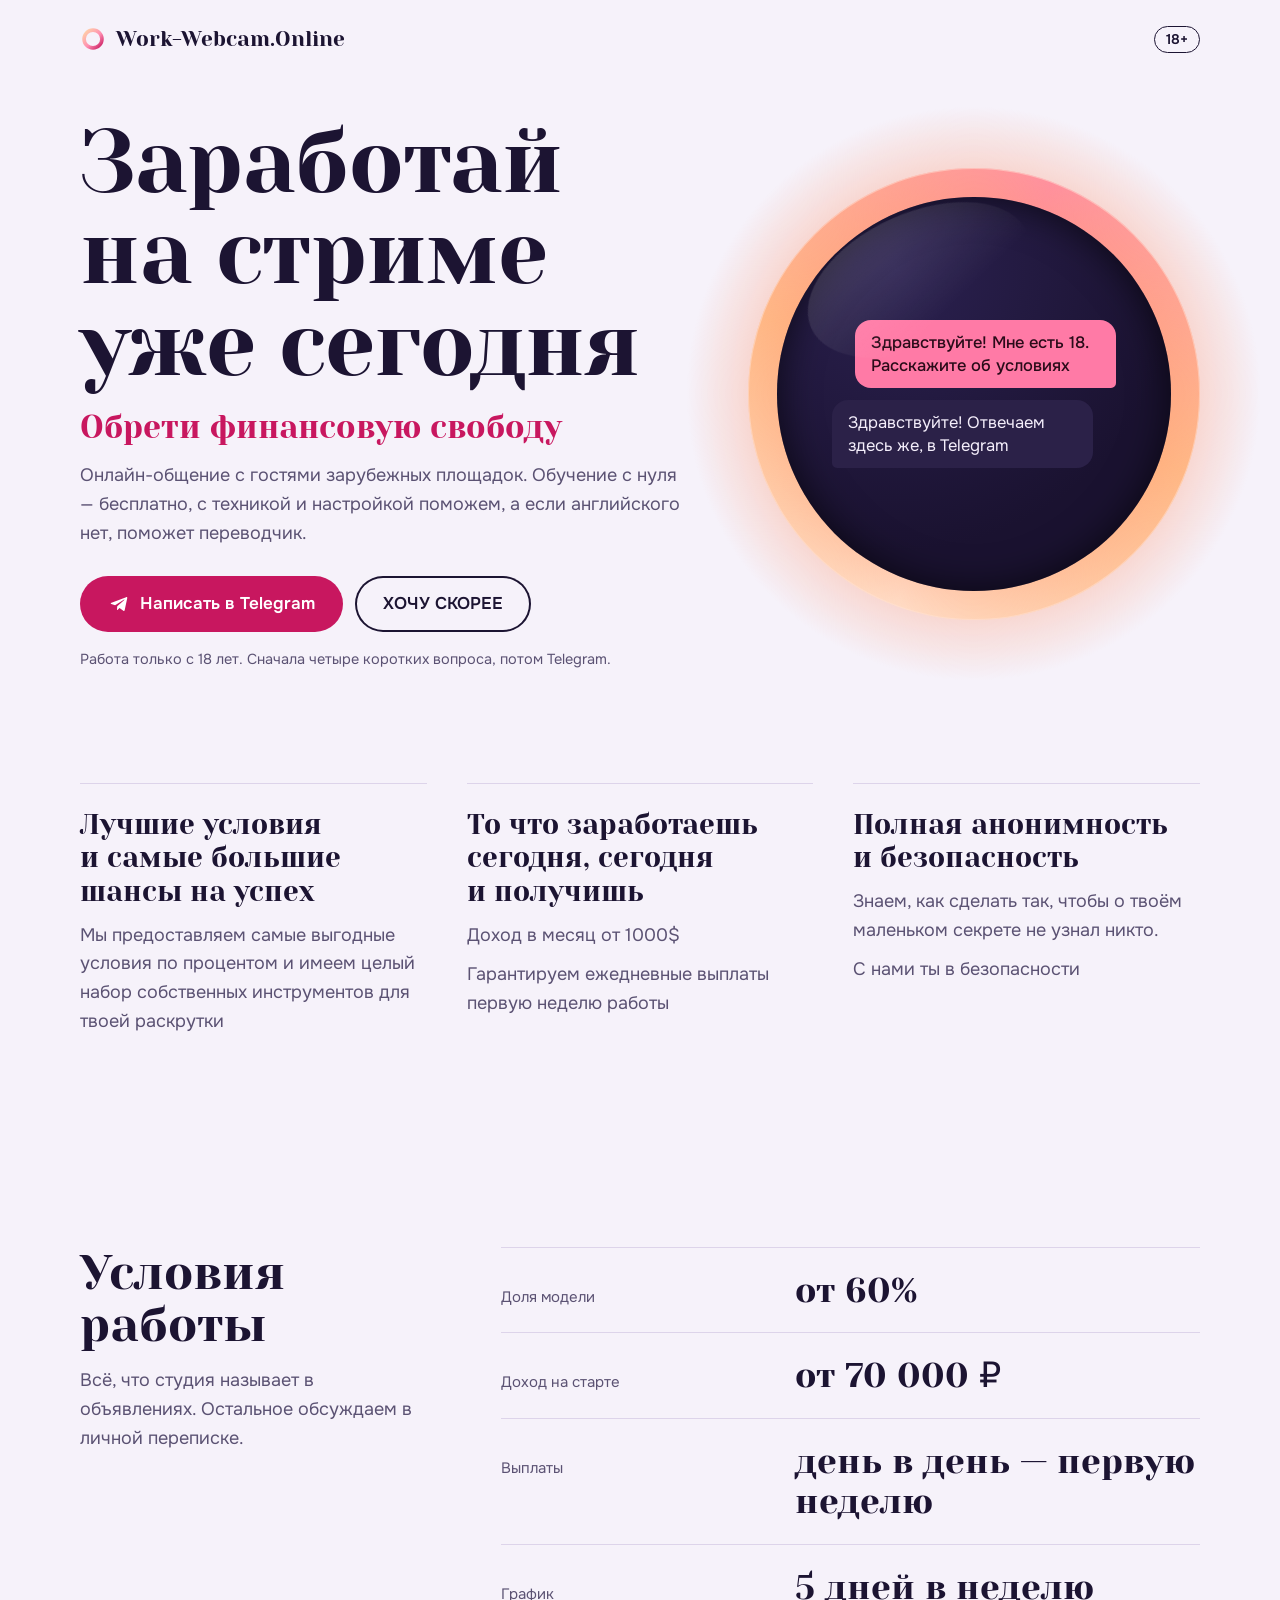
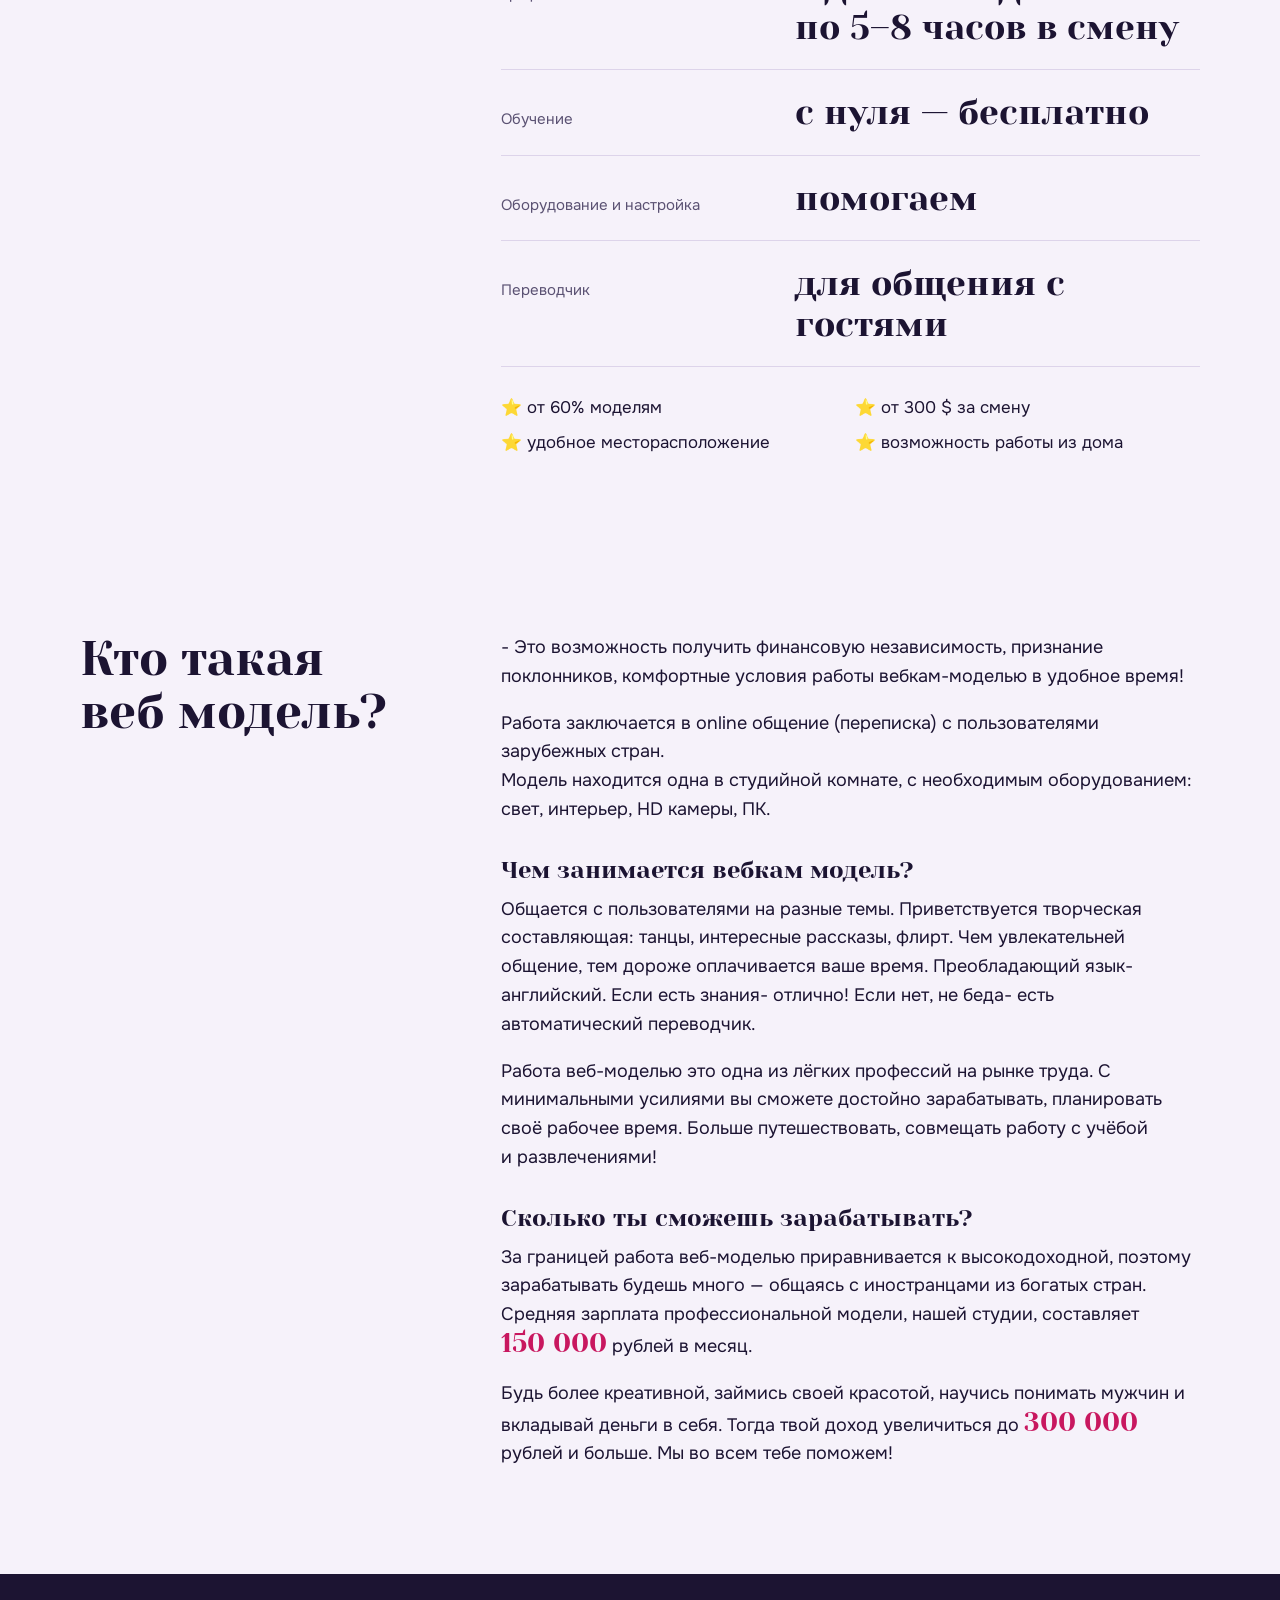
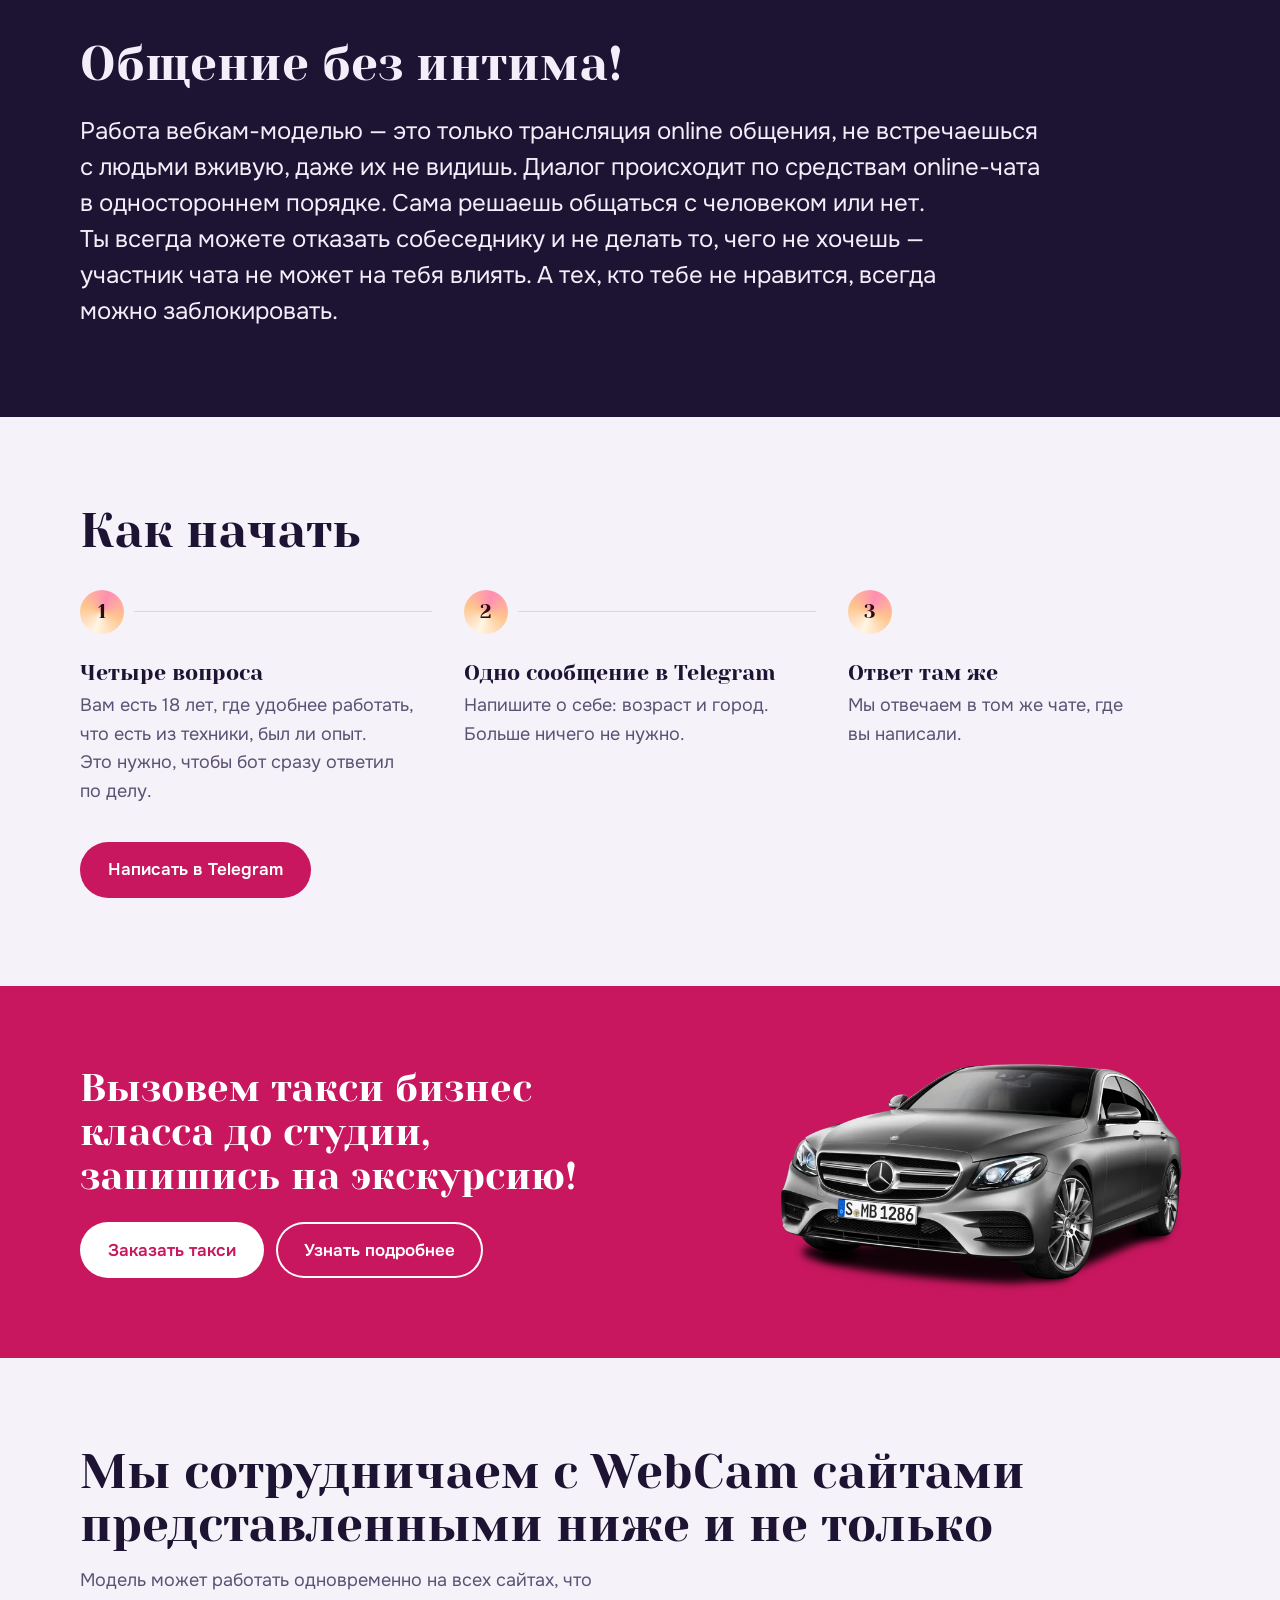
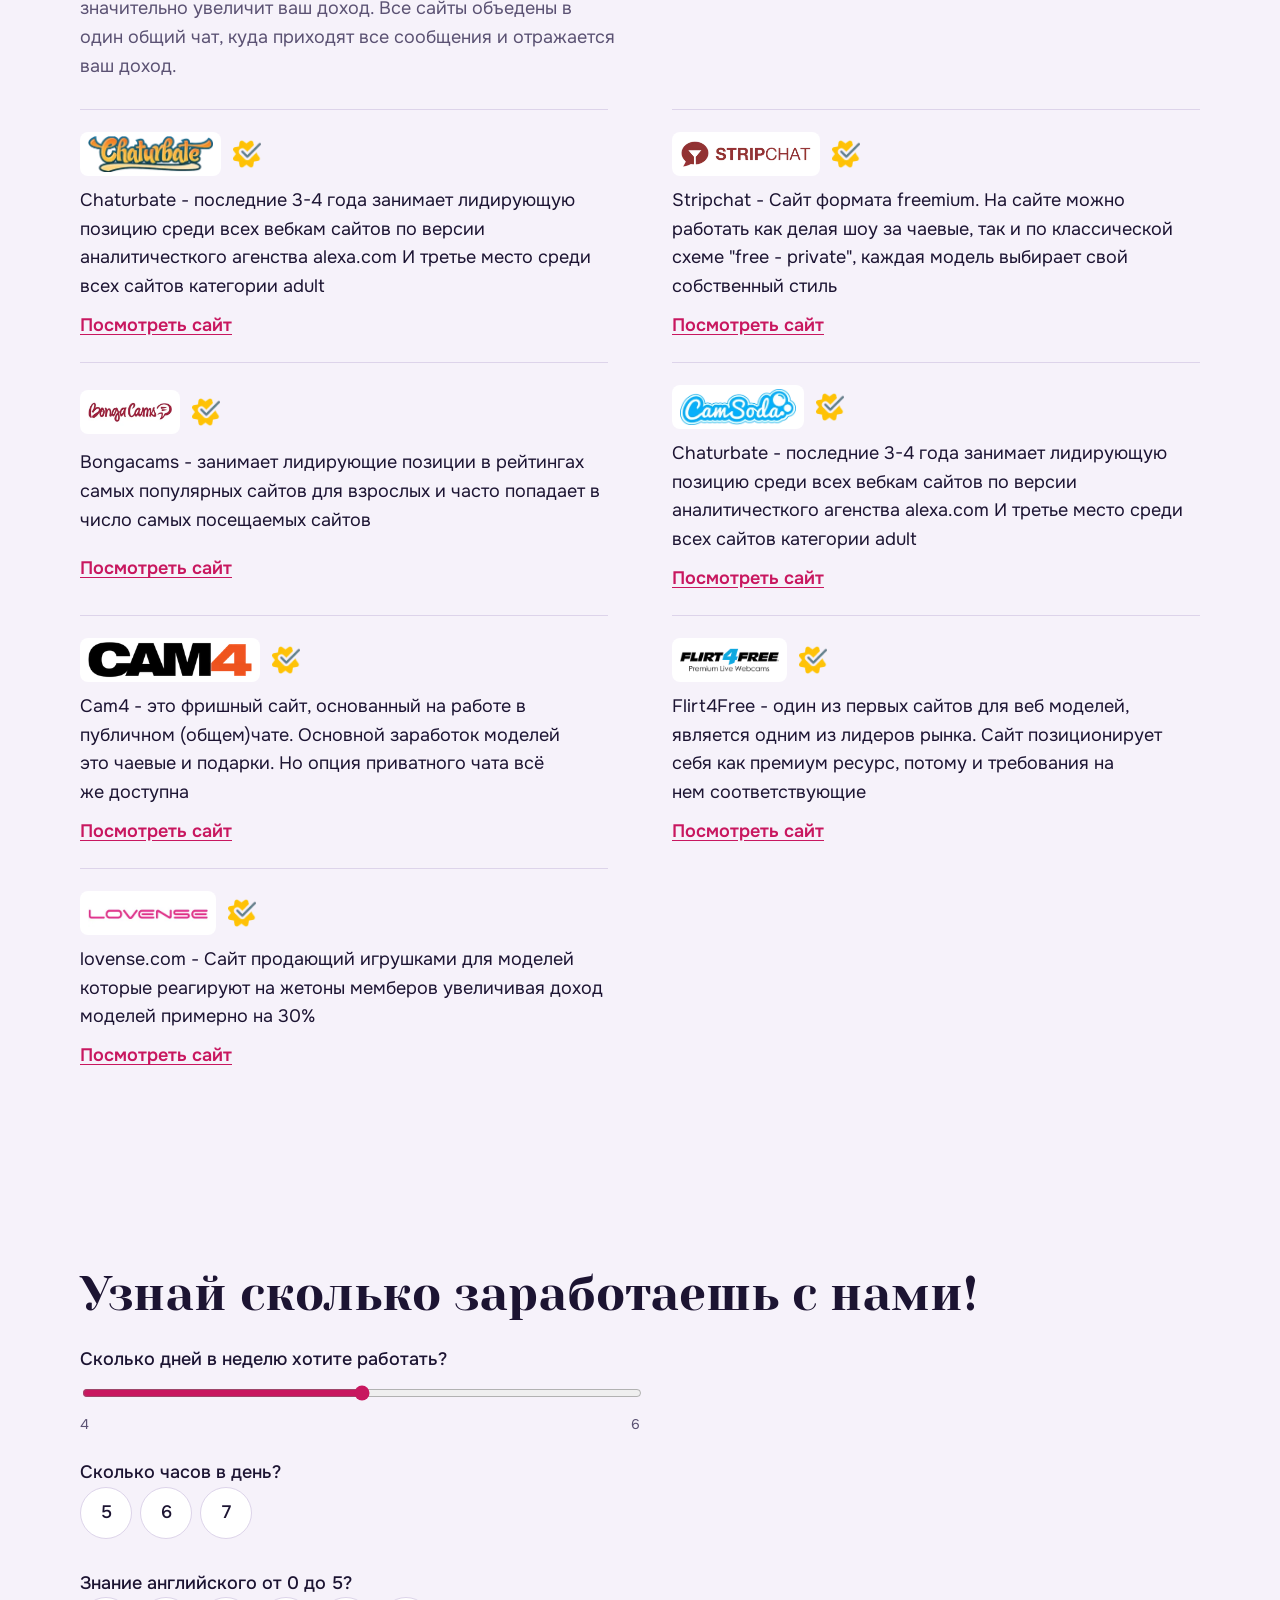
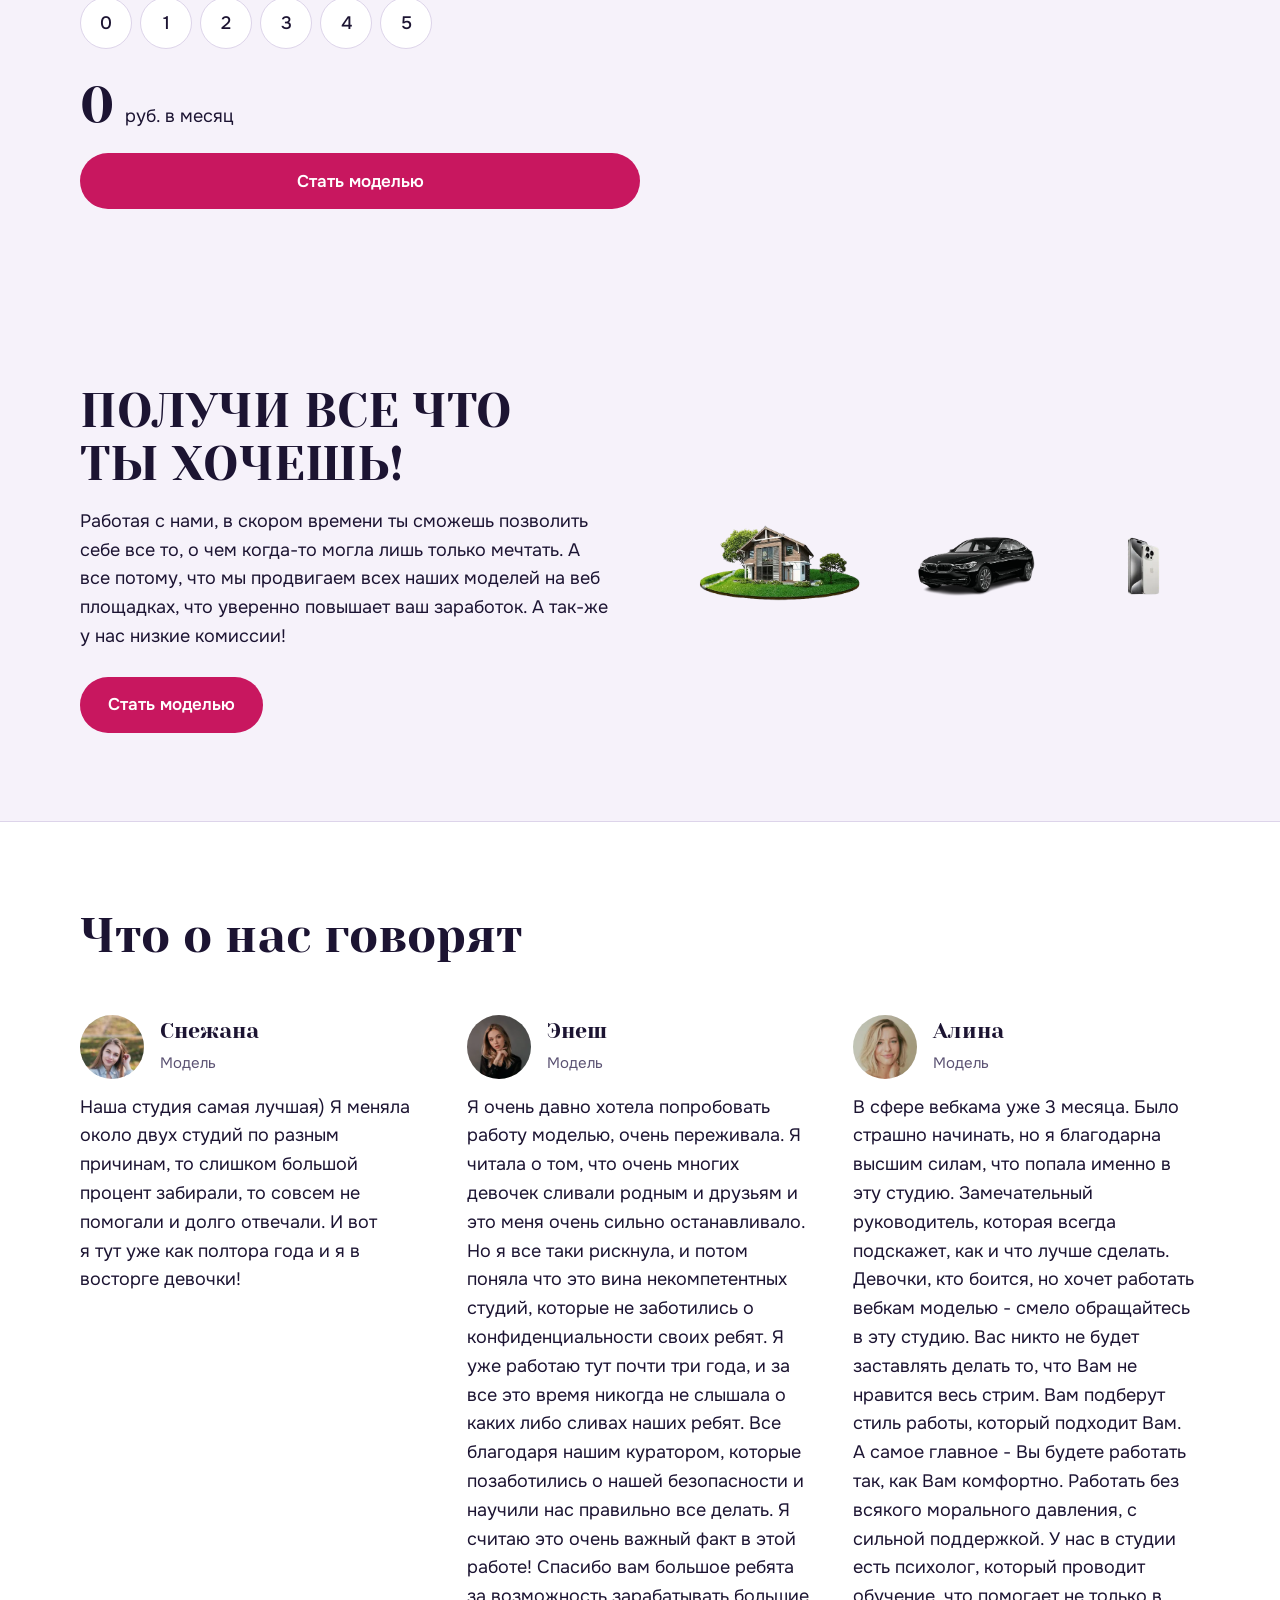
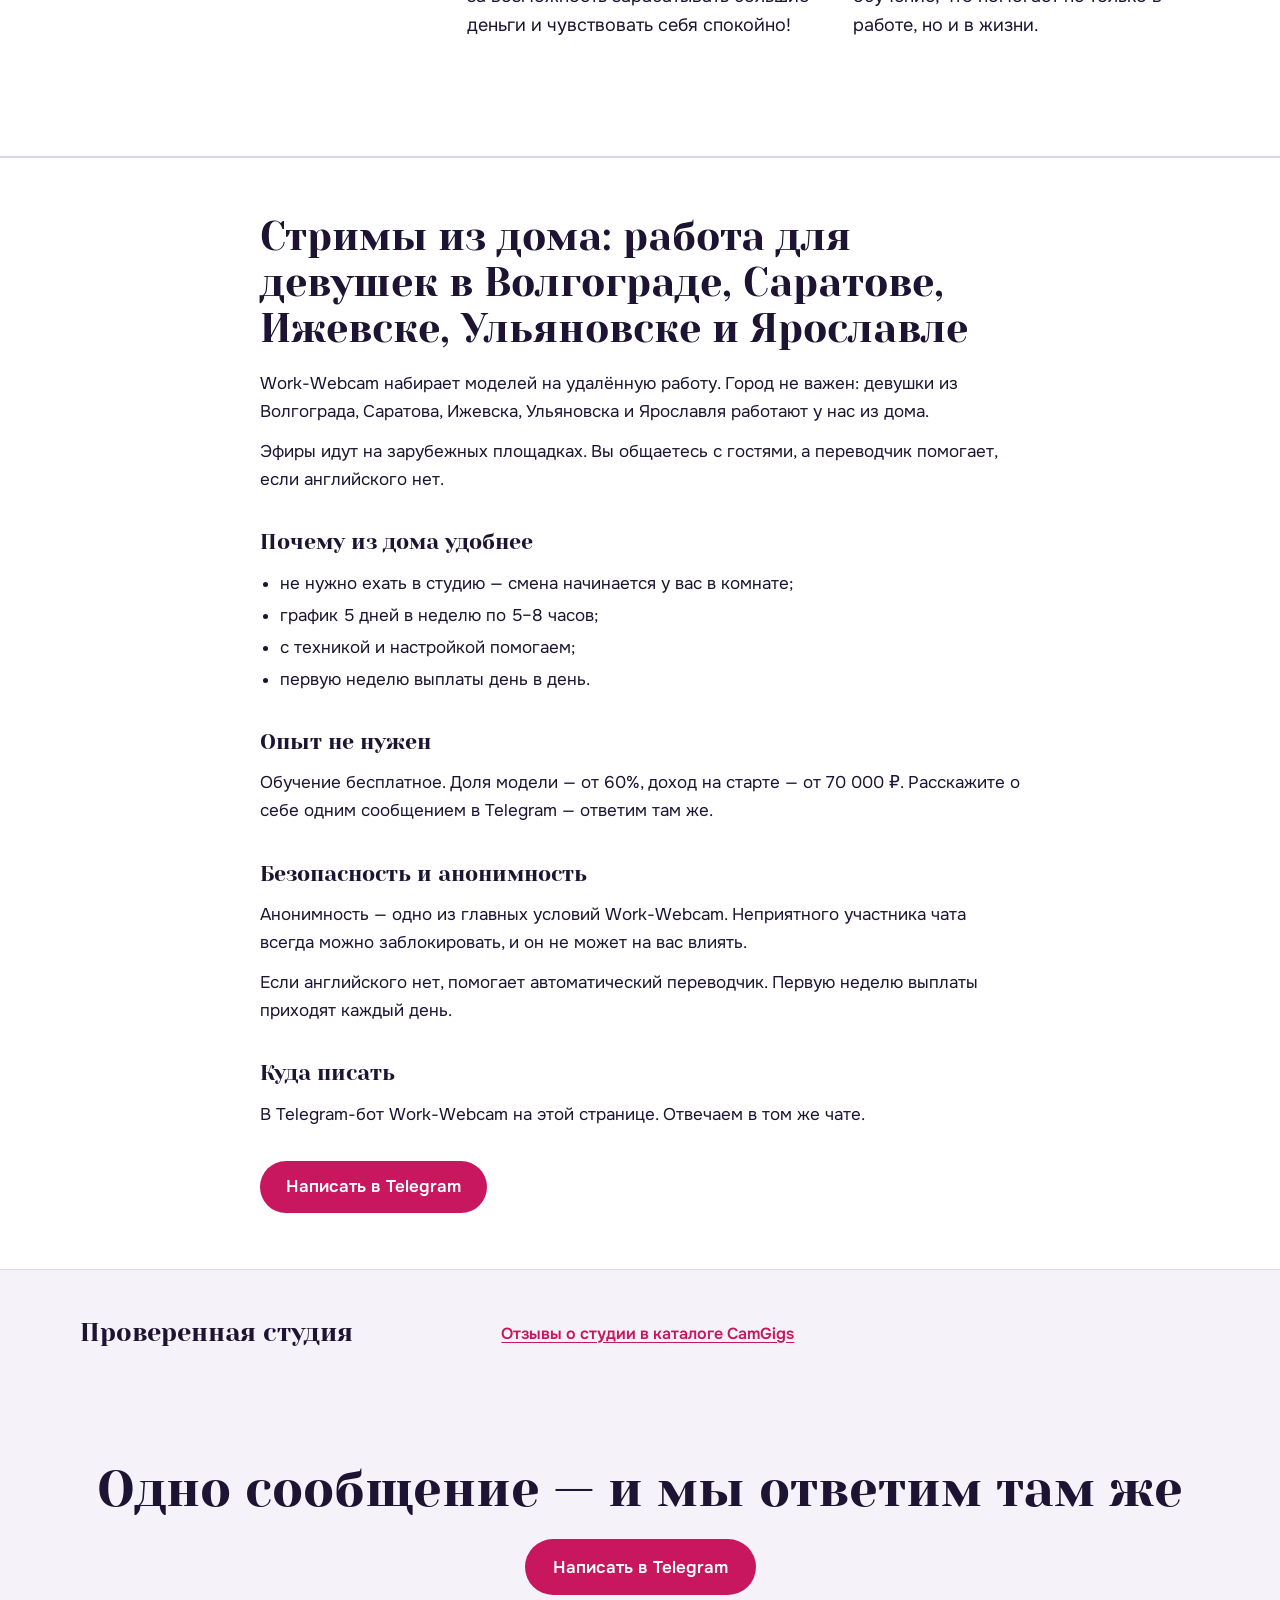
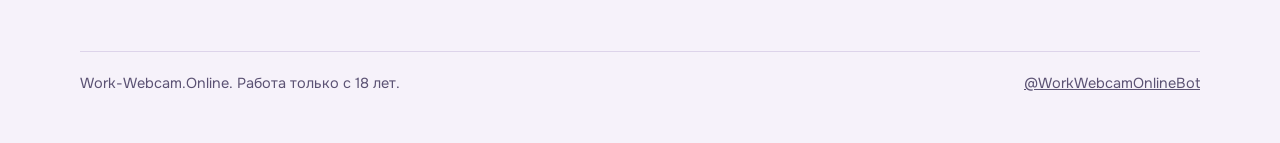
==== commit fd1591fe: "Убран блок «Входим в ТОП3» (решение владельца 28.10). Откат: git revert Co-Authored-By: Claude Sonne" ====
--- a/index.html
+++ b/index.html
@@ -267,15 +267,6 @@
     </div>
   </section>
 
-  <section class="obertka razdel top3" aria-labelledby="h-top3">
-    <h2 id="h-top3">Входим в ТОП<span class="cifra">3</span> вебкам-студий</h2>
-    <ul class="top3__spisok">
-      <li><img src="images/top3-webcam-studios.webp" alt="" width="100" height="100" loading="lazy" decoding="async"><span>https://webcam-studios.ru/</span><img class="zvezdy5" src="images/zvezdy5.svg" alt="" width="146" height="26" loading="lazy"></li>
-      <li><img class="top3__shirokij" src="images/top3-center-webcam.svg" alt="" width="247" height="20" loading="lazy"><span>https://center-webcam.pro/</span><img class="zvezdy5" src="images/zvezdy5.svg" alt="" width="146" height="26" loading="lazy"></li>
-      <li><img class="top3__shirokij" src="images/top3-webcam-best.svg" alt="" width="280" height="30" loading="lazy"><span>https://webcam-best.com/</span><img class="zvezdy5" src="images/zvezdy5.svg" alt="" width="146" height="26" loading="lazy"></li>
-    </ul>
-  </section>
-
 <!--blok-gorod--><section class="bg-wrap"><div class="bg-in">
 <h2>Стримы из дома: работа для девушек в Волгограде, Саратове, Ижевске, Ульяновске и Ярославле</h2>
 <p>Work-Webcam набирает моделей на удалённую работу. Город не важен: девушки из Волгограда, Саратова, Ижевска, Ульяновска и Ярославля работают у нас из дома.</p>
